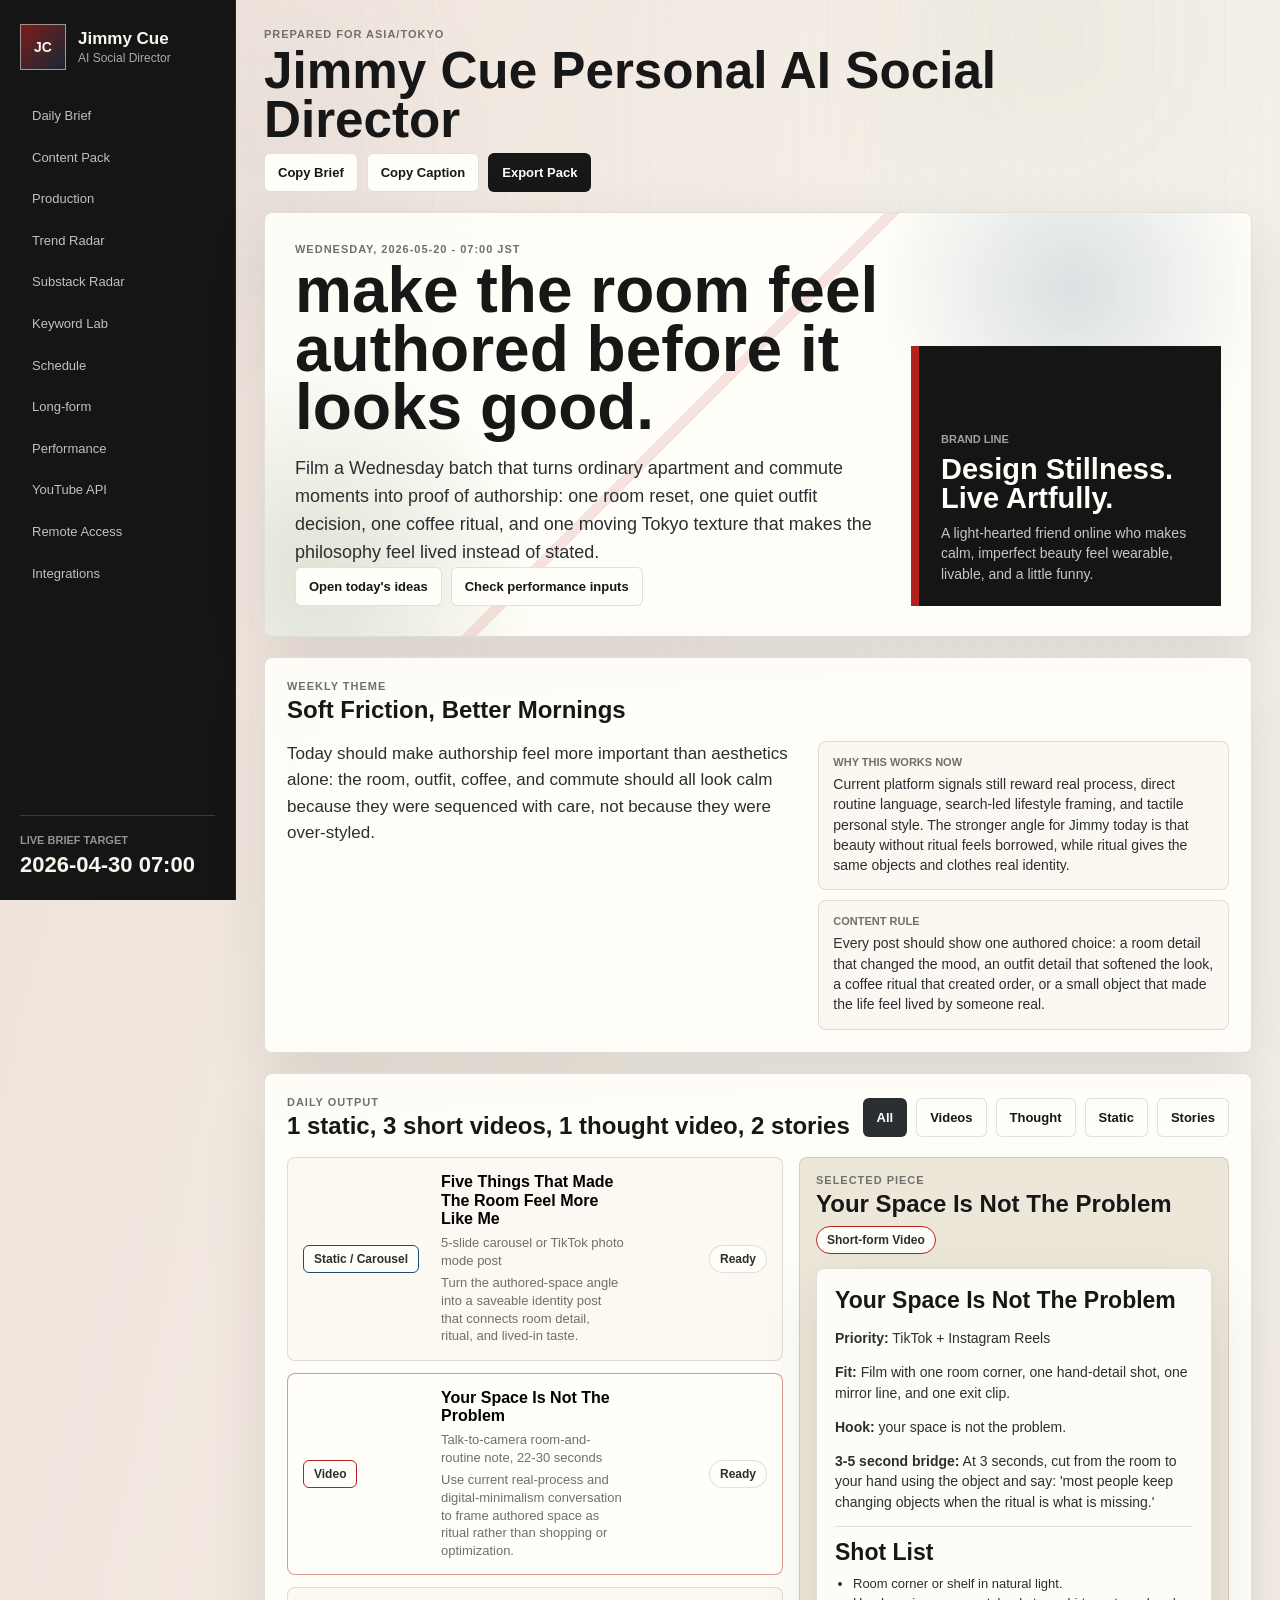
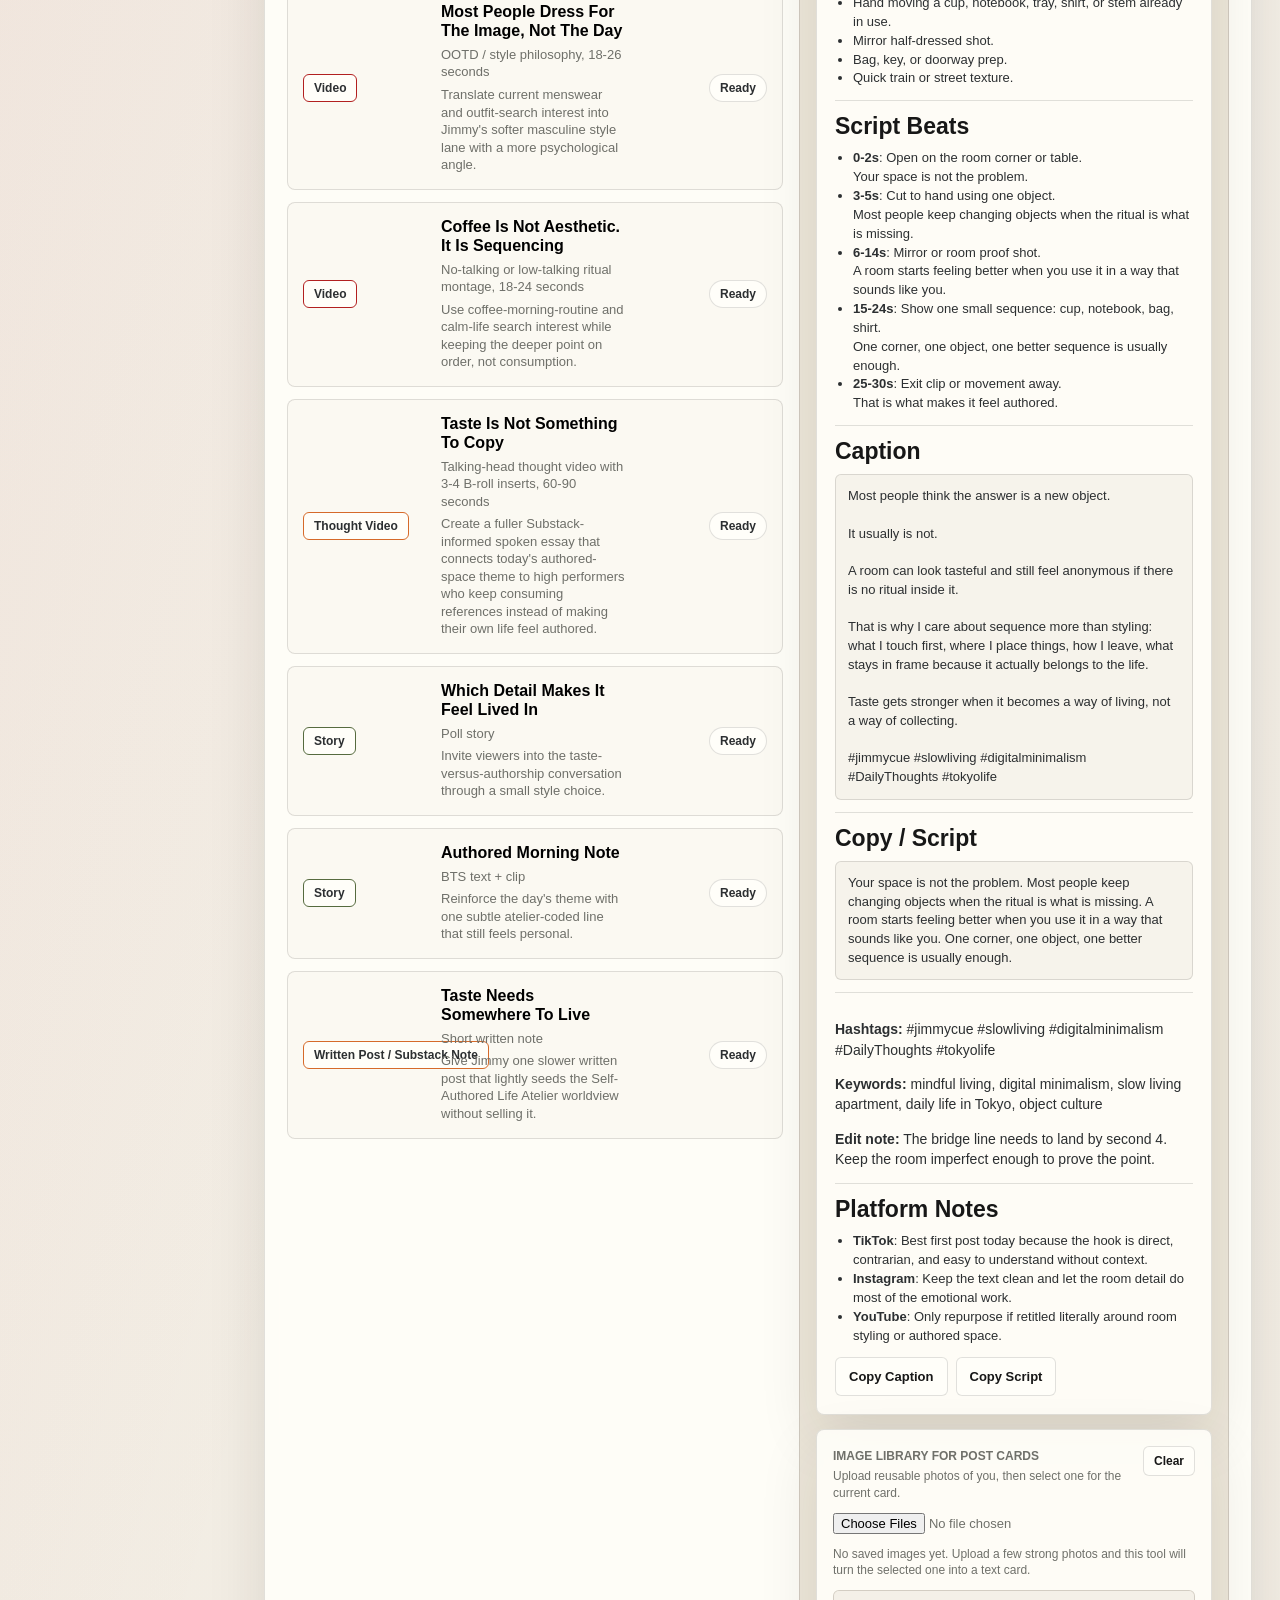
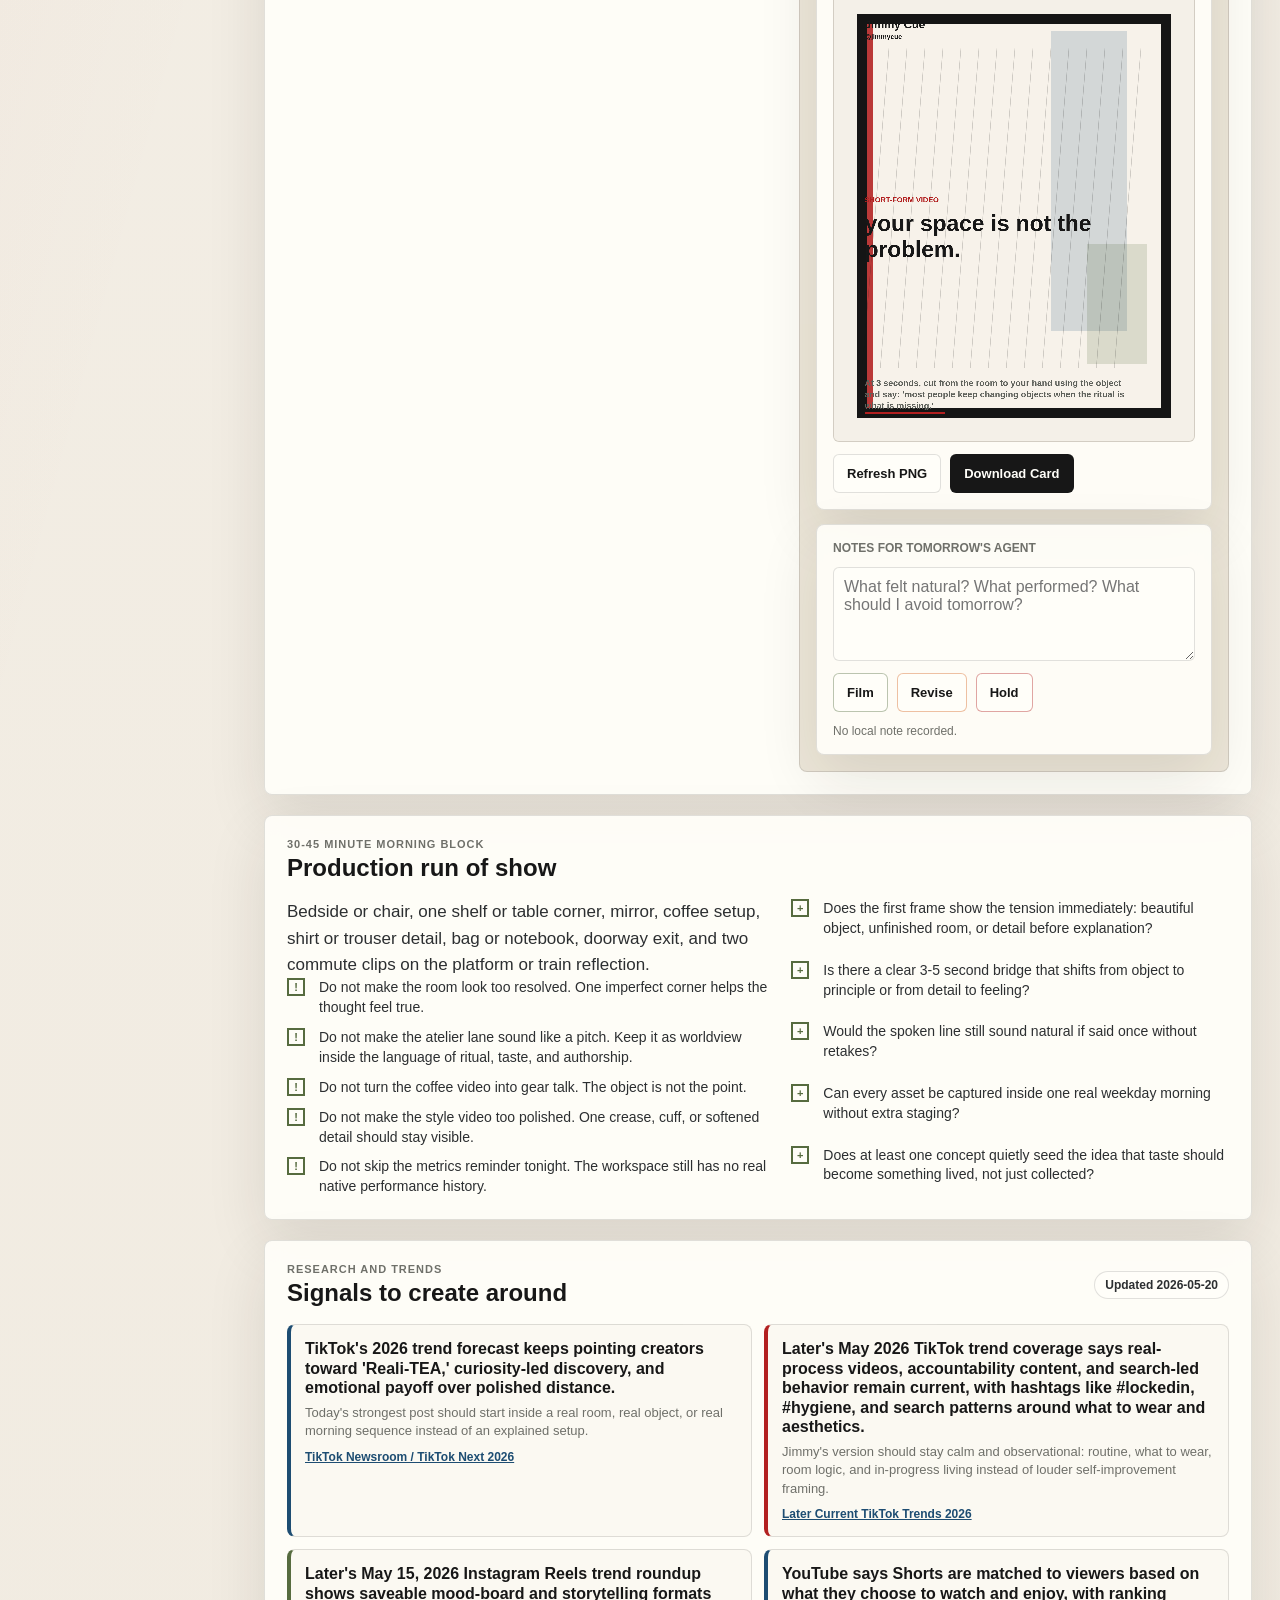
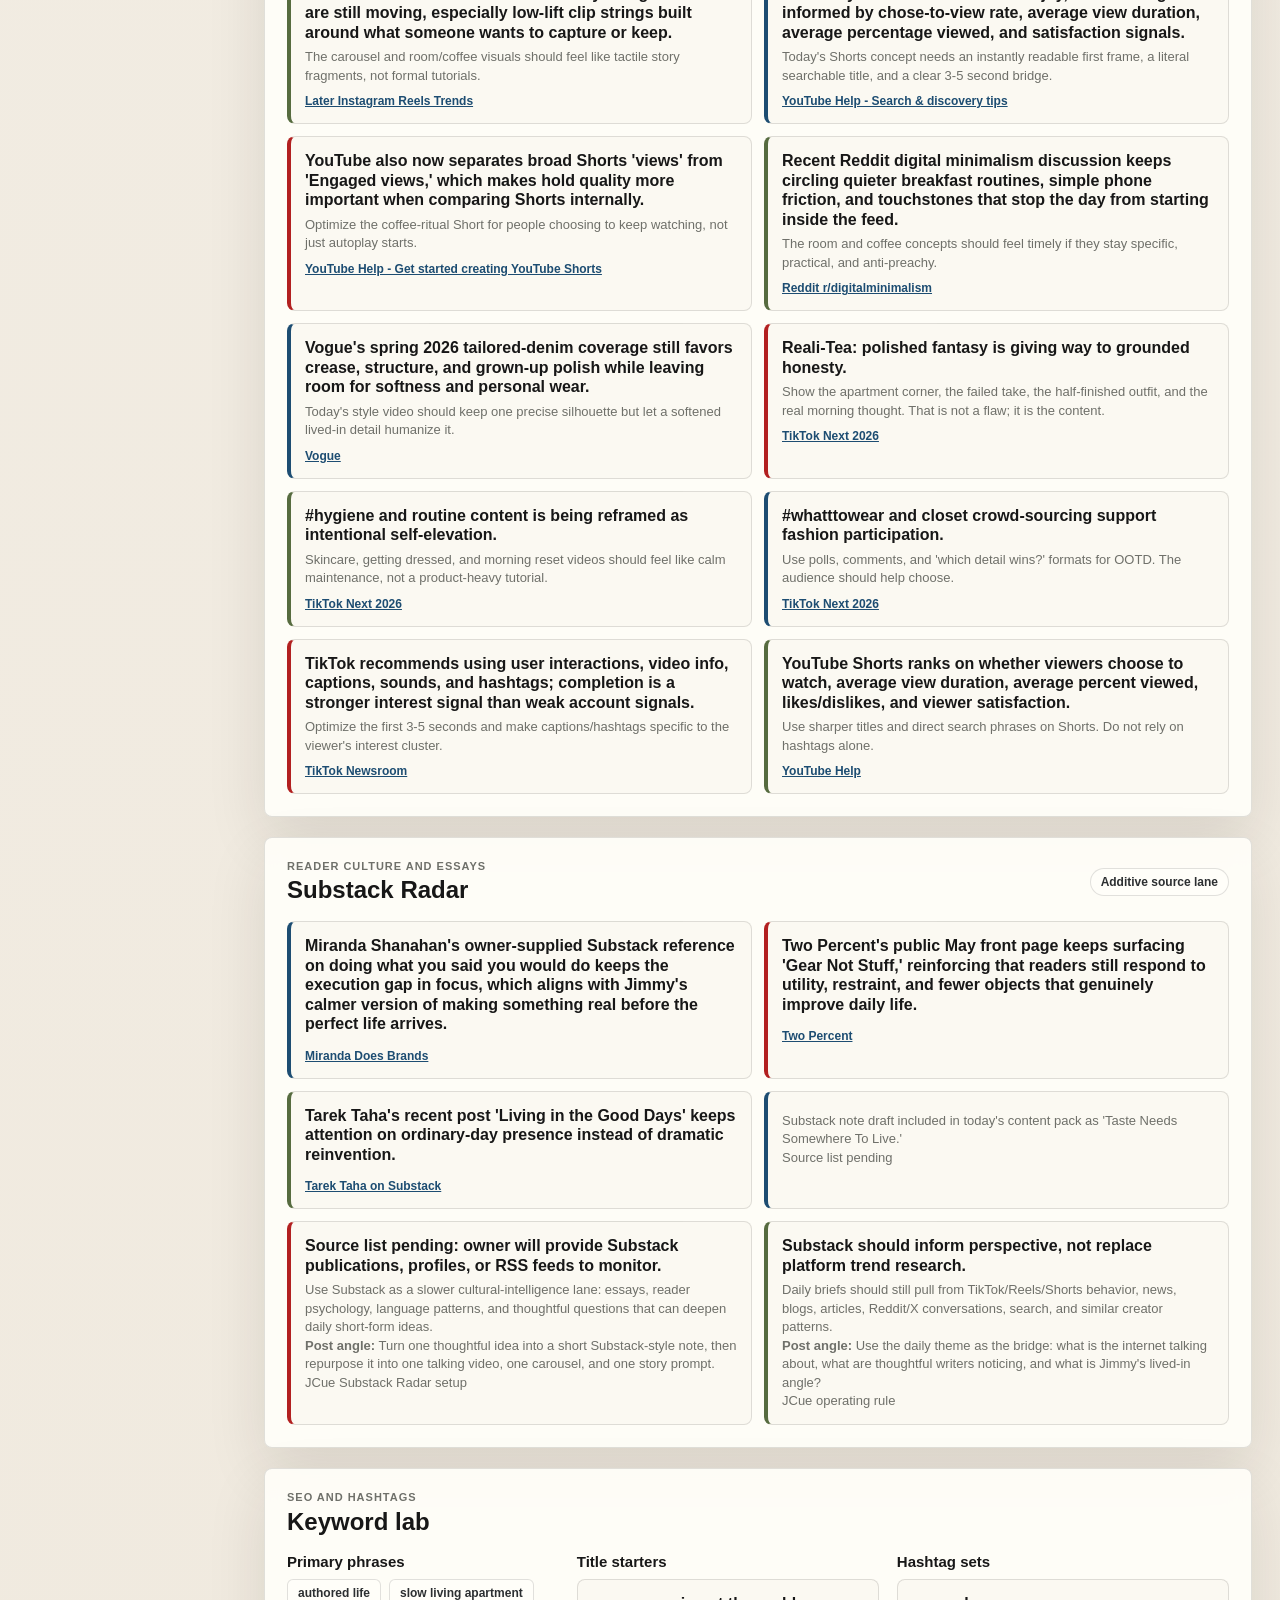
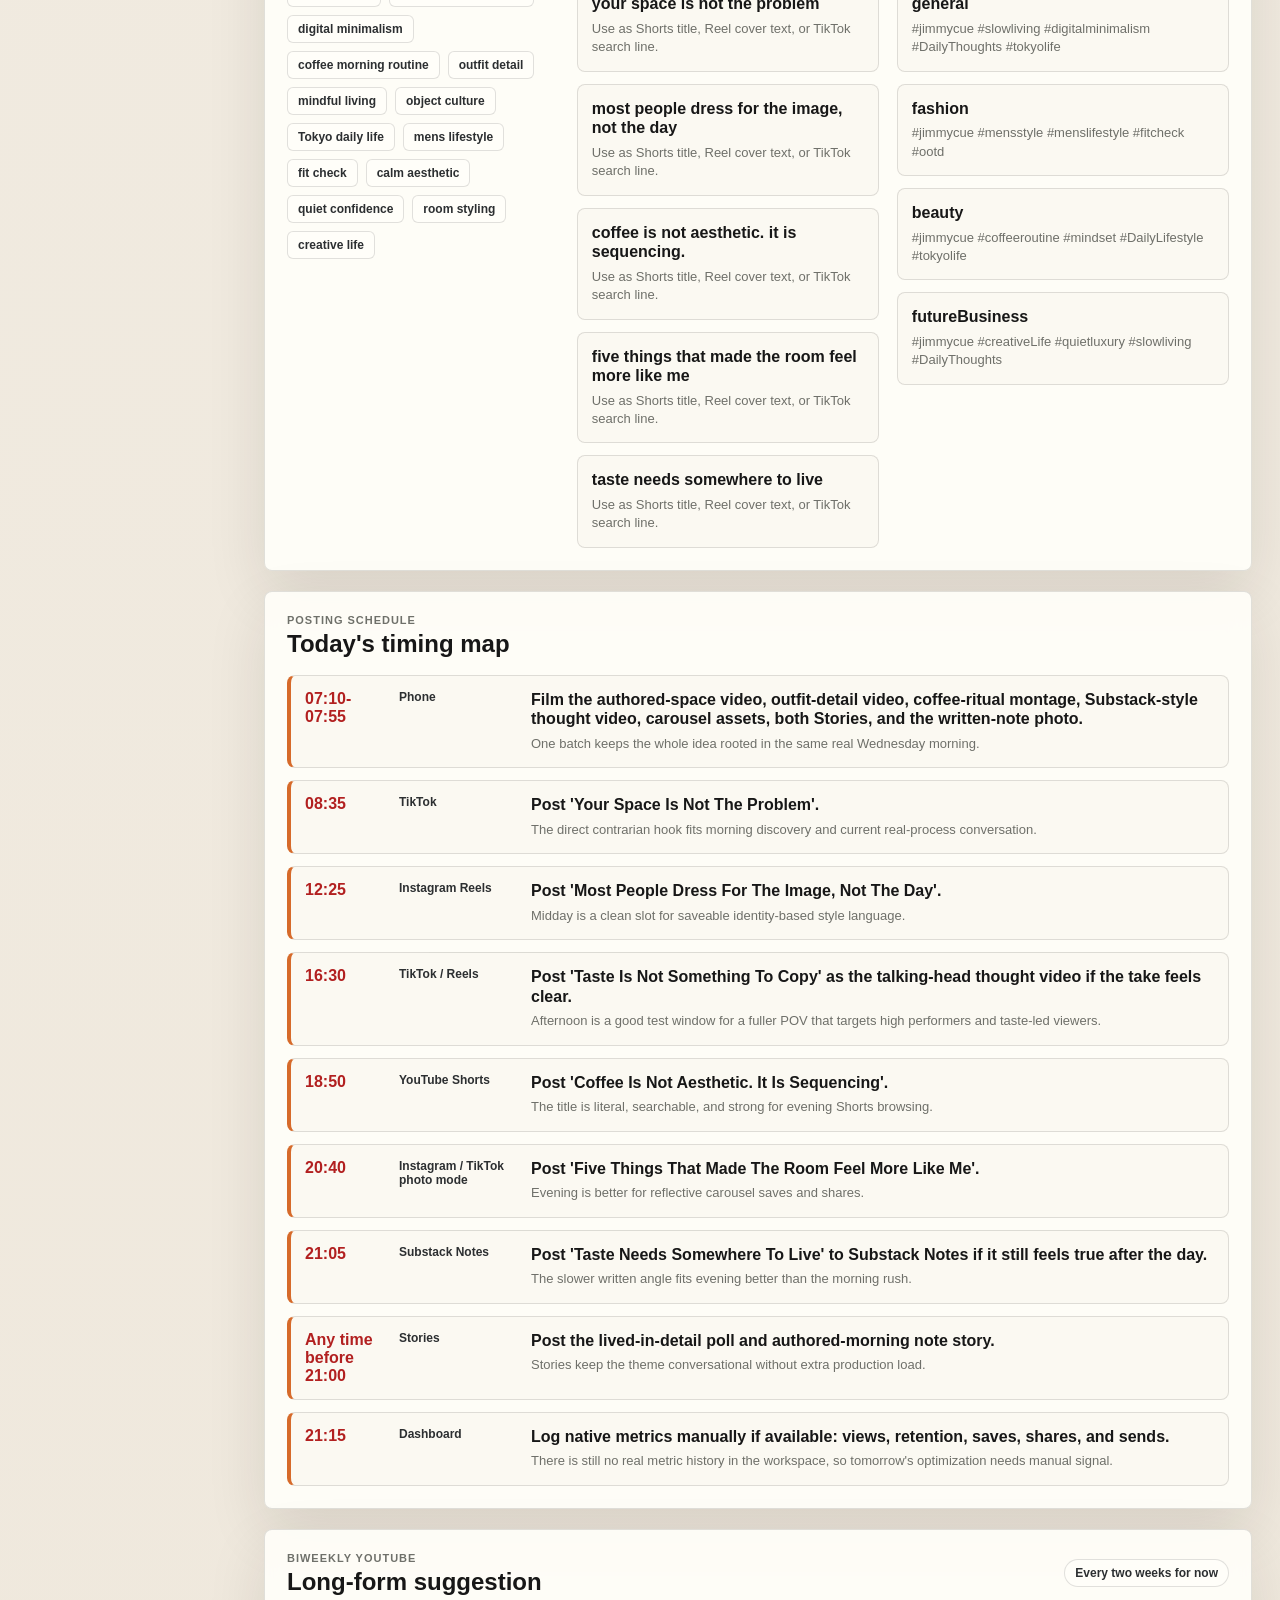
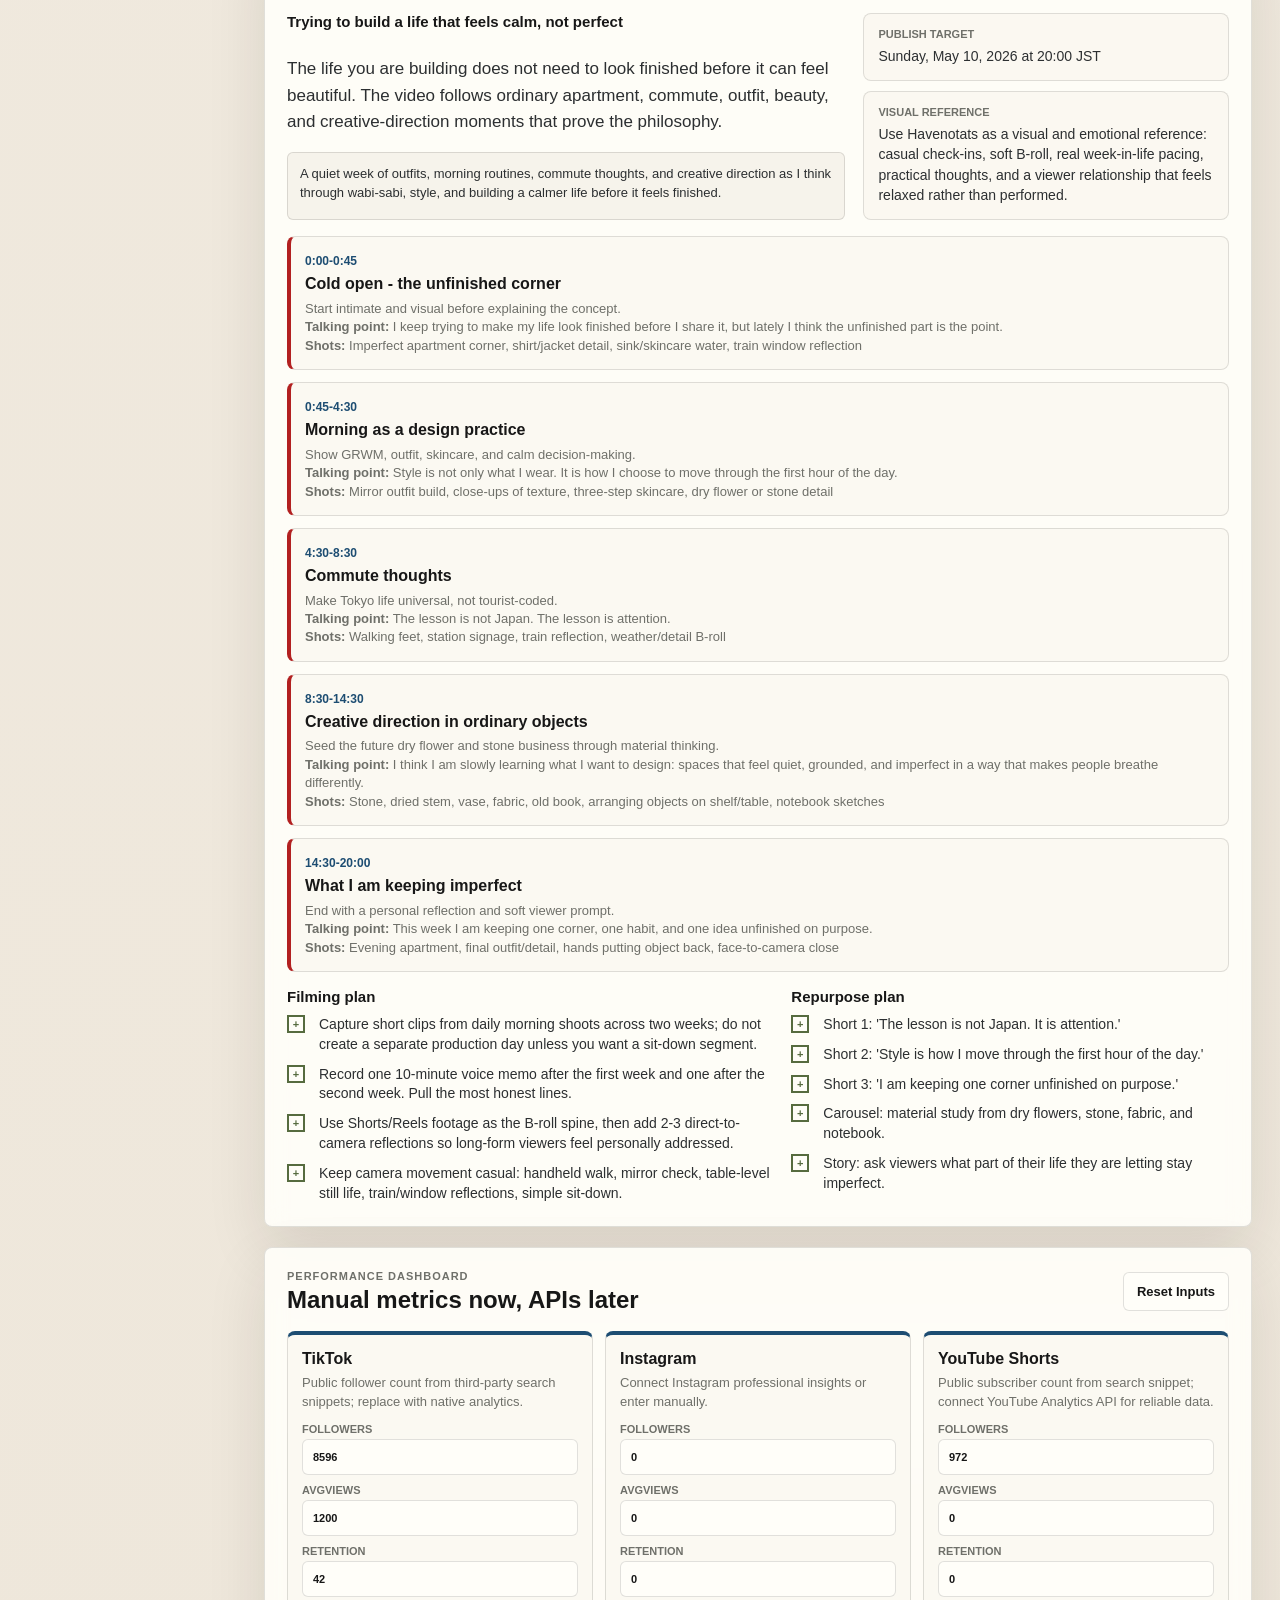
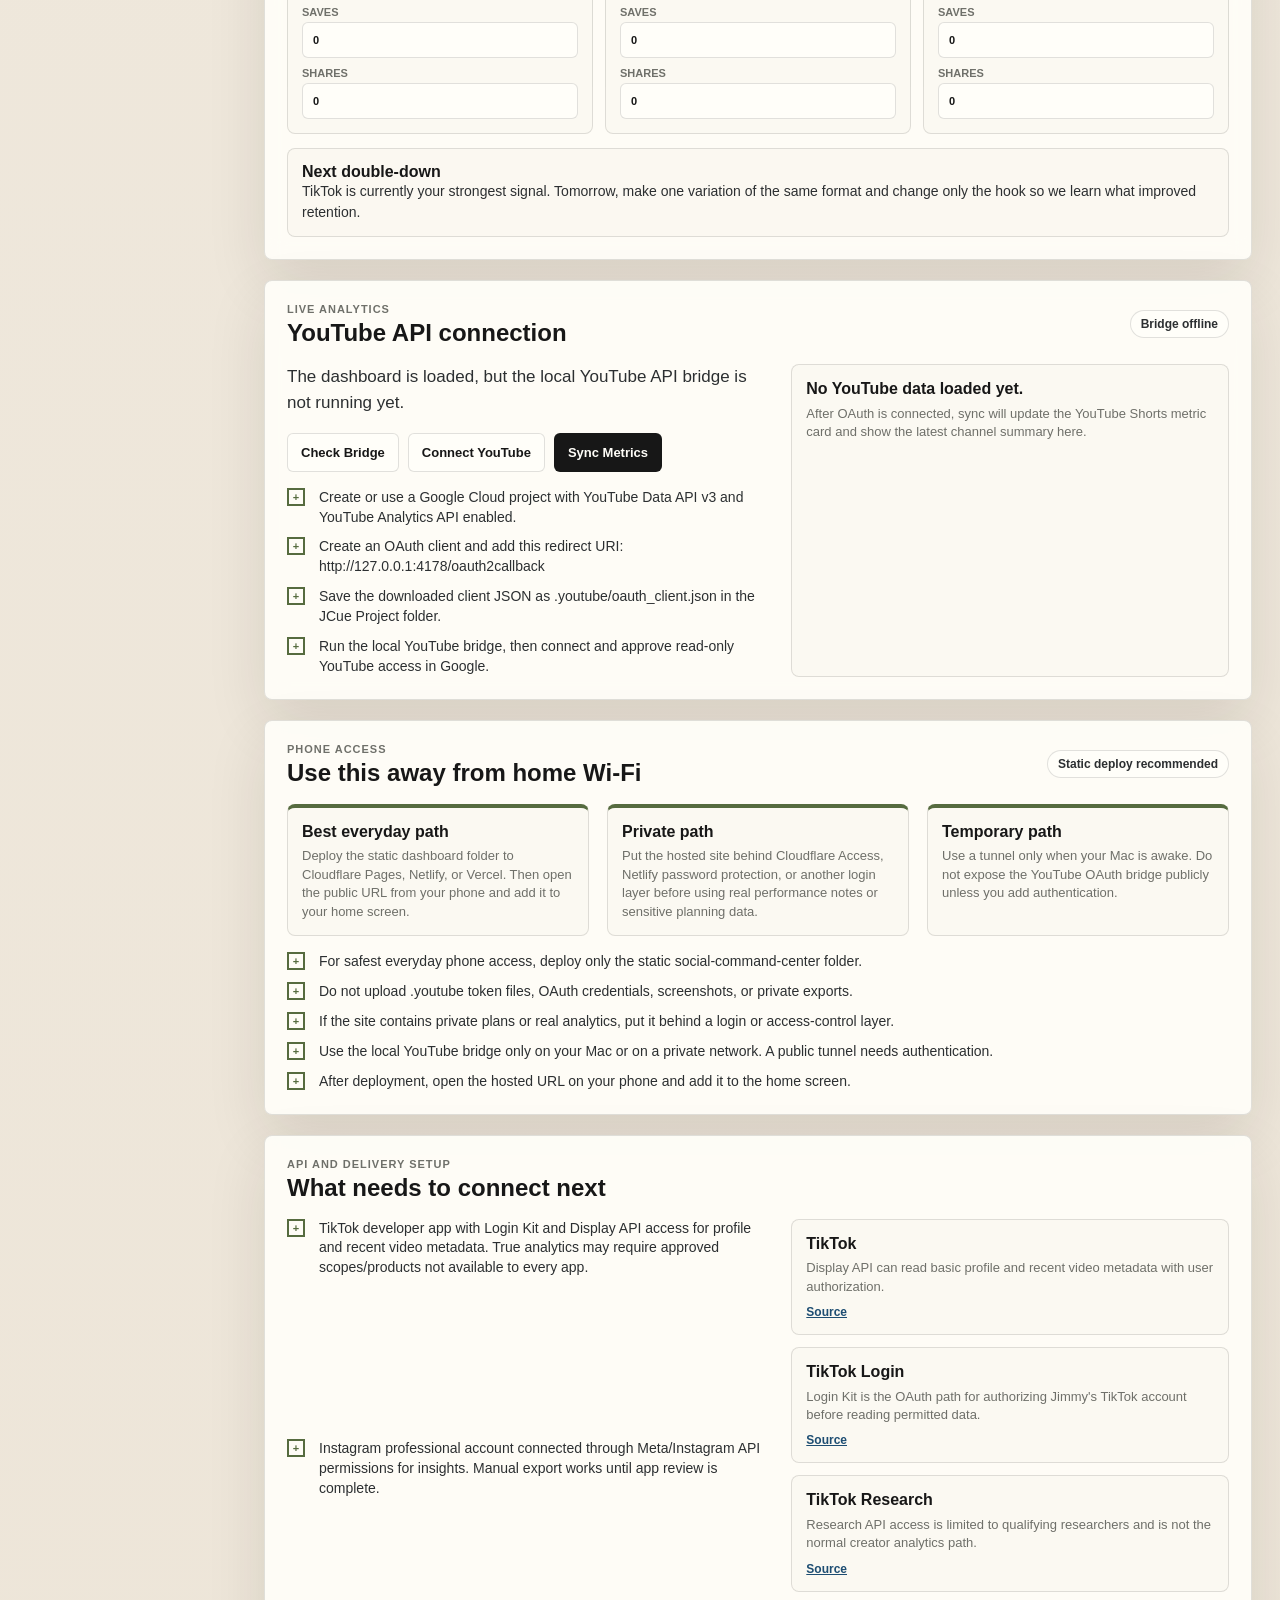
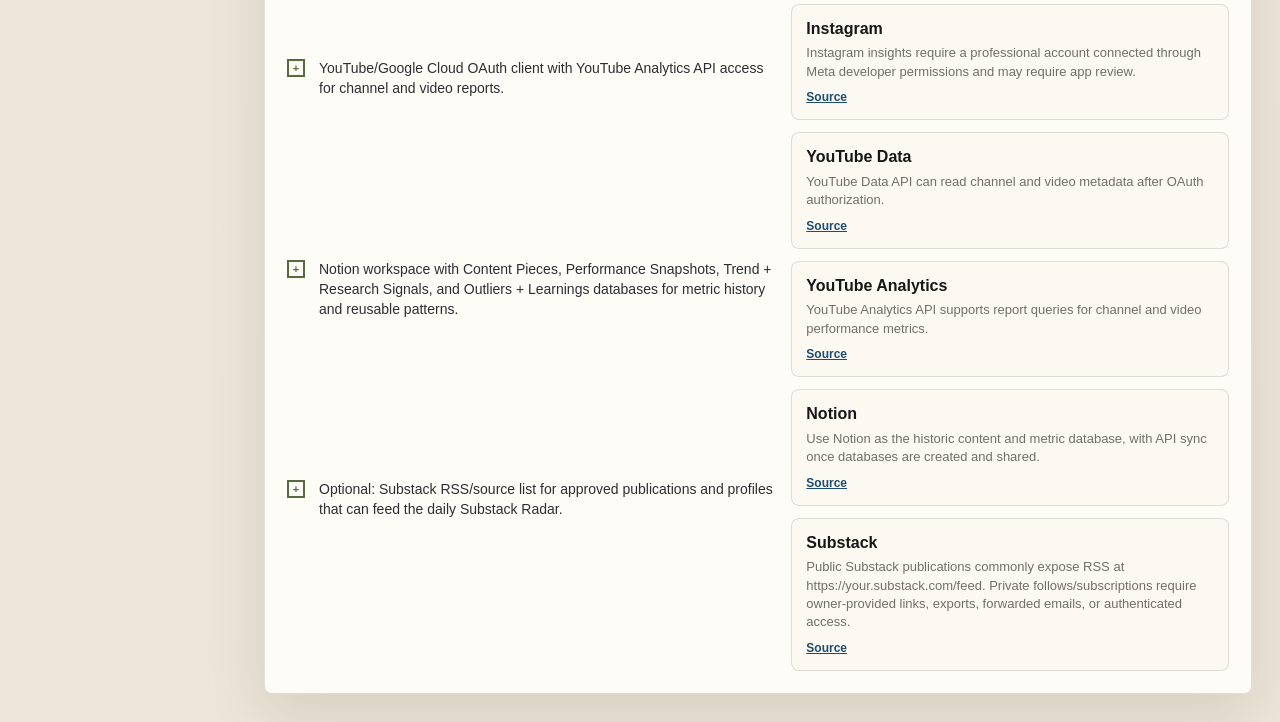
==== social-command-center/index.html @ 81d39974 "Add reference links to thought videos" ====
<!doctype html>
<html lang="en">
  <head>
    <meta charset="utf-8">
    <meta name="viewport" content="width=device-width, initial-scale=1">
    <title>Jimmy Cue AI Social Director</title>
    <meta name="theme-color" content="#151515">
    <meta name="apple-mobile-web-app-capable" content="yes">
    <meta name="apple-mobile-web-app-title" content="JCue Social">
    <meta name="apple-mobile-web-app-status-bar-style" content="black-translucent">
    <link rel="manifest" href="./manifest.webmanifest?v=2026-05-20-thought-links">
    <link rel="icon" href="./assets/icon.svg?v=2026-05-20-thought-links" type="image/svg+xml">
    <link rel="stylesheet" href="./styles.css?v=2026-05-20-thought-links">
  </head>
  <body>
    <div class="texture-layer" aria-hidden="true"></div>
    <div class="app-shell">
      <aside class="sidebar" aria-label="Dashboard navigation">
        <div class="brand-lockup">
          <div class="brand-mark">JC</div>
          <div>
            <p class="brand-name">Jimmy Cue</p>
            <p class="brand-role">AI Social Director</p>
          </div>
        </div>
        <nav class="nav-list" aria-label="Sections">
          <a href="#brief">Daily Brief</a>
          <a href="#pack">Content Pack</a>
          <a href="#production">Production</a>
          <a href="#radar">Trend Radar</a>
          <a href="#substack-radar">Substack Radar</a>
          <a href="#keywords">Keyword Lab</a>
          <a href="#schedule">Schedule</a>
          <a href="#longform">Long-form</a>
          <a href="#performance">Performance</a>
          <a href="#youtube-api">YouTube API</a>
          <a href="#remote-access">Remote Access</a>
          <a href="#integrations">Integrations</a>
        </nav>
        <div class="sidebar-note">
          <span>Live brief target</span>
          <strong id="firstLiveBrief">07:00 JST</strong>
        </div>
      </aside>

      <main class="main-column">
        <header class="topbar">
          <div>
            <p class="kicker" id="timezoneLabel">Prepared in Tokyo</p>
            <h1 id="dashboardTitle">Daily social command center</h1>
          </div>
          <div class="topbar-actions">
            <button class="secondary-button" id="copyBriefButton" type="button">Copy Brief</button>
            <button class="secondary-button" id="copyCaptionButton" type="button">Copy Caption</button>
            <button class="primary-button" id="downloadZipButton" type="button">Export Pack</button>
          </div>
        </header>

        <section class="hero-band" id="brief" aria-labelledby="briefTitle">
          <div class="hero-copy">
            <p class="section-label" id="briefDate">Daily brief</p>
            <h2 id="briefTitle">Make imperfection feel like an invitation.</h2>
            <p id="briefObjective"></p>
            <div class="hero-actions">
              <a href="#pack" class="text-link">Open today's ideas</a>
              <a href="#performance" class="text-link">Check performance inputs</a>
            </div>
          </div>
          <div class="hero-card" aria-label="Brand direction">
            <span>Brand line</span>
            <strong id="brandLine"></strong>
            <p id="operatingIdea"></p>
          </div>
        </section>

        <section class="panel weekly-panel" aria-labelledby="weeklyTitle">
          <div class="panel-heading">
            <p class="section-label">Weekly theme</p>
            <h2 id="weeklyTitle"></h2>
          </div>
          <div class="weekly-grid">
            <p id="weeklyThesis" class="large-body"></p>
            <div class="note-stack">
              <div>
                <span>Why this works now</span>
                <p id="weeklyWhy"></p>
              </div>
              <div>
                <span>Content rule</span>
                <p id="weeklyRule"></p>
              </div>
            </div>
          </div>
        </section>

        <section class="panel" id="pack" aria-labelledby="packTitle">
          <div class="panel-heading row-heading">
            <div>
              <p class="section-label">Daily output</p>
              <h2 id="packTitle">1 static, 3 short videos, 1 thought video, 2 stories</h2>
            </div>
            <div class="segmented" role="tablist" aria-label="Content type filter">
              <button type="button" class="segment active" data-filter="All">All</button>
              <button type="button" class="segment" data-filter="Short-form Video">Videos</button>
              <button type="button" class="segment" data-filter="Thought Video">Thought</button>
              <button type="button" class="segment" data-filter="Static / Carousel">Static</button>
              <button type="button" class="segment" data-filter="Story">Stories</button>
            </div>
          </div>
          <div class="pack-workspace">
            <div class="content-list" id="contentList"></div>

            <section class="preview-column" aria-label="Selected content preview">
              <div class="preview-sticky">
                <div class="preview-header">
                  <div>
                    <p class="section-label">Selected piece</p>
                    <h2 id="previewTitle">Select an idea</h2>
                  </div>
                  <span id="previewType" class="platform-chip">Ready</span>
                </div>

                <article class="preview-card" id="contentPreview"></article>

                <div class="asset-box">
                  <div class="asset-heading">
                    <div>
                      <label for="photoUpload">Image library for post cards</label>
                      <p>Upload reusable photos of you, then select one for the current card.</p>
                    </div>
                    <button type="button" class="secondary-button small-button" id="clearImageLibraryButton">Clear</button>
                  </div>
                  <input id="photoUpload" type="file" accept="image/*" multiple>
                  <div class="image-library" id="imageLibrary"></div>
                  <canvas id="coverCanvas" width="1080" height="1350" aria-label="Generated social cover preview"></canvas>
                  <div class="asset-actions">
                    <button type="button" class="secondary-button" id="refreshPngButton">Refresh PNG</button>
                    <button type="button" class="primary-button" id="downloadPngButton">Download Card</button>
                  </div>
                </div>

                <div class="approval-box">
                  <label for="revisionNotes">Notes for tomorrow's agent</label>
                  <textarea id="revisionNotes" rows="4" placeholder="What felt natural? What performed? What should I avoid tomorrow?"></textarea>
                  <div class="approval-buttons">
                    <button type="button" class="approve-button" data-approval="film">Film</button>
                    <button type="button" class="revise-button" data-approval="revise">Revise</button>
                    <button type="button" class="hold-button" data-approval="hold">Hold</button>
                  </div>
                  <p id="approvalState" class="approval-state">No local note recorded.</p>
                </div>
              </div>
            </section>
          </div>
        </section>

        <section class="panel" id="production" aria-labelledby="productionTitle">
          <div class="panel-heading">
            <p class="section-label">30-45 minute morning block</p>
            <h2 id="productionTitle">Production run of show</h2>
          </div>
          <div class="production-layout">
            <div>
              <p class="large-body" id="locationPlan"></p>
              <div class="check-list" id="doNotList"></div>
            </div>
            <div class="check-list" id="approvalChecklist"></div>
          </div>
        </section>

        <section class="panel" id="radar" aria-labelledby="radarTitle">
          <div class="panel-heading row-heading">
            <div>
              <p class="section-label">Research and trends</p>
              <h2 id="radarTitle">Signals to create around</h2>
            </div>
            <span class="quiet-pill" id="researchStamp"></span>
          </div>
          <div class="radar-grid" id="trendRadar"></div>
        </section>

        <section class="panel" id="substack-radar" aria-labelledby="substackRadarTitle">
          <div class="panel-heading row-heading">
            <div>
              <p class="section-label">Reader culture and essays</p>
              <h2 id="substackRadarTitle">Substack Radar</h2>
            </div>
            <span class="quiet-pill">Additive source lane</span>
          </div>
          <div class="radar-grid" id="substackRadar"></div>
        </section>

        <section class="panel" id="keywords" aria-labelledby="keywordTitle">
          <div class="panel-heading">
            <p class="section-label">SEO and hashtags</p>
            <h2 id="keywordTitle">Keyword lab</h2>
          </div>
          <div class="keyword-layout">
            <div>
              <h3>Primary phrases</h3>
              <div class="chip-grid" id="primaryKeywords"></div>
            </div>
            <div>
              <h3>Title starters</h3>
              <div class="title-list" id="titleIdeas"></div>
            </div>
            <div>
              <h3>Hashtag sets</h3>
              <div class="hashtag-groups" id="hashtagGroups"></div>
            </div>
          </div>
        </section>

        <section class="panel" id="schedule" aria-labelledby="scheduleTitle">
          <div class="panel-heading">
            <p class="section-label">Posting schedule</p>
            <h2 id="scheduleTitle">Today's timing map</h2>
          </div>
          <div class="schedule-list" id="scheduleList"></div>
        </section>

        <section class="panel" id="longform" aria-labelledby="longformTitle">
          <div class="panel-heading row-heading">
            <div>
              <p class="section-label">Biweekly YouTube</p>
              <h2 id="longformTitle">Long-form suggestion</h2>
            </div>
            <span class="quiet-pill" id="longformCadence"></span>
          </div>
          <div class="longform-layout">
            <div class="longform-main">
              <h3 id="longformName"></h3>
              <p id="longformThesis" class="large-body"></p>
              <div class="caption-box" id="longformDescription"></div>
            </div>
            <div class="note-stack">
              <div>
                <span>Publish target</span>
                <p id="longformPublish"></p>
              </div>
              <div>
                <span>Visual reference</span>
                <p id="longformReference"></p>
              </div>
            </div>
          </div>
          <div class="chapter-list" id="longformChapters"></div>
          <div class="production-layout longform-production">
            <div>
              <h3>Filming plan</h3>
              <div class="check-list" id="longformFilming"></div>
            </div>
            <div>
              <h3>Repurpose plan</h3>
              <div class="check-list" id="longformRepurpose"></div>
            </div>
          </div>
        </section>

        <section class="panel" id="performance" aria-labelledby="performanceTitle">
          <div class="panel-heading row-heading">
            <div>
              <p class="section-label">Performance dashboard</p>
              <h2 id="performanceTitle">Manual metrics now, APIs later</h2>
            </div>
            <button class="secondary-button" id="resetMetricsButton" type="button">Reset Inputs</button>
          </div>
          <div class="metrics-grid" id="metricsGrid"></div>
          <div class="insight-box">
            <strong>Next double-down</strong>
            <p id="performanceAdvice"></p>
          </div>
        </section>

        <section class="panel" id="youtube-api" aria-labelledby="youtubeApiTitle">
          <div class="panel-heading row-heading">
            <div>
              <p class="section-label">Live analytics</p>
              <h2 id="youtubeApiTitle">YouTube API connection</h2>
            </div>
            <span class="quiet-pill" id="youtubeConnectionState">Local bridge not checked</span>
          </div>
          <div class="youtube-layout">
            <div>
              <p class="large-body" id="youtubeApiSummary">Connect a local OAuth bridge to bring YouTube channel and analytics metrics into this dashboard.</p>
              <div class="youtube-actions">
                <button type="button" class="secondary-button" id="checkYoutubeApiButton">Check Bridge</button>
                <button type="button" class="secondary-button" id="connectYoutubeButton">Connect YouTube</button>
                <button type="button" class="primary-button" id="syncYoutubeButton">Sync Metrics</button>
              </div>
              <div class="check-list" id="youtubeSetupList"></div>
            </div>
            <div class="api-note youtube-result" id="youtubeMetricsPreview">
              <strong>No YouTube data loaded yet.</strong>
              <p>After OAuth is connected, sync will update the YouTube Shorts metric card and show the latest channel summary here.</p>
            </div>
          </div>
        </section>

        <section class="panel" id="remote-access" aria-labelledby="remoteAccessTitle">
          <div class="panel-heading row-heading">
            <div>
              <p class="section-label">Phone access</p>
              <h2 id="remoteAccessTitle">Use this away from home Wi-Fi</h2>
            </div>
            <span class="quiet-pill">Static deploy recommended</span>
          </div>
          <div class="remote-layout">
            <div class="remote-option">
              <strong>Best everyday path</strong>
              <p>Deploy the static dashboard folder to Cloudflare Pages, Netlify, or Vercel. Then open the public URL from your phone and add it to your home screen.</p>
            </div>
            <div class="remote-option">
              <strong>Private path</strong>
              <p>Put the hosted site behind Cloudflare Access, Netlify password protection, or another login layer before using real performance notes or sensitive planning data.</p>
            </div>
            <div class="remote-option">
              <strong>Temporary path</strong>
              <p>Use a tunnel only when your Mac is awake. Do not expose the YouTube OAuth bridge publicly unless you add authentication.</p>
            </div>
          </div>
          <div class="check-list" id="remoteAccessChecklist"></div>
        </section>

        <section class="panel" id="integrations" aria-labelledby="integrationsTitle">
          <div class="panel-heading">
            <p class="section-label">API and delivery setup</p>
            <h2 id="integrationsTitle">What needs to connect next</h2>
          </div>
          <div class="integration-layout">
            <div class="check-list" id="integrationNeeds"></div>
            <div class="api-stack" id="apiNotes"></div>
          </div>
        </section>
      </main>

    </div>

    <script src="./data/social-plan.js?v=2026-05-20-thought-links"></script>
    <script src="./data/daily-updates.js?v=2026-05-20-thought-links"></script>
    <script src="./app.js?v=2026-05-20-thought-links"></script>
  </body>
</html>
---- social-command-center/styles.css ----
:root {
  --paper: #f4f0e8;
  --paper-deep: #e2d8c7;
  --ink: #171717;
  --charcoal: #2c2f31;
  --muted: #6f706a;
  --stone: #a6a39a;
  --surface: rgba(255, 254, 249, 0.92);
  --surface-solid: #fffef9;
  --line: rgba(23, 23, 23, 0.13);
  --lacquer: #b22020;
  --indigo: #1d4d72;
  --moss: #566b3f;
  --persimmon: #d66a2a;
  --shadow: 0 22px 60px rgba(32, 28, 22, 0.11);
  --radius: 8px;
  color-scheme: light;
  font-family: Inter, "Avenir Next", Avenir, "Helvetica Neue", Arial, sans-serif;
}

* {
  box-sizing: border-box;
}

html {
  scroll-behavior: smooth;
}

body {
  margin: 0;
  background:
    linear-gradient(105deg, rgba(178, 32, 32, 0.07), transparent 24%),
    linear-gradient(180deg, var(--paper), #ede5d8);
  color: var(--ink);
  letter-spacing: 0;
}

button,
textarea,
input {
  font: inherit;
}

button {
  cursor: pointer;
}

a {
  color: inherit;
}

.texture-layer {
  position: fixed;
  inset: 0;
  pointer-events: none;
  opacity: 0.34;
  background-image:
    radial-gradient(circle at 20% 18%, rgba(29, 77, 114, 0.12), transparent 20%),
    radial-gradient(circle at 82% 4%, rgba(86, 107, 63, 0.12), transparent 18%),
    linear-gradient(90deg, rgba(23, 23, 23, 0.04) 1px, transparent 1px);
  background-size: auto, auto, 18px 18px;
  mix-blend-mode: multiply;
}

.app-shell {
  position: relative;
  display: grid;
  grid-template-columns: 236px minmax(0, 1fr);
  min-height: 100vh;
}

.sidebar {
  position: sticky;
  top: 0;
  height: 100vh;
  padding: 24px 20px;
  background: #151515;
  color: #fbf6ed;
  display: flex;
  flex-direction: column;
  gap: 28px;
  border-right: 1px solid rgba(255, 255, 255, 0.08);
}

.brand-lockup {
  display: flex;
  align-items: center;
  gap: 12px;
}

.brand-mark {
  width: 46px;
  height: 46px;
  border: 1px solid rgba(251, 246, 237, 0.52);
  display: grid;
  place-items: center;
  font-size: 14px;
  font-weight: 900;
  color: #fbf6ed;
  background: linear-gradient(135deg, rgba(178, 32, 32, 0.65), rgba(29, 77, 114, 0.35));
}

.brand-name,
.brand-role,
.kicker,
.section-label {
  margin: 0;
}

.brand-name {
  font-size: 17px;
  font-weight: 900;
}

.brand-role {
  margin-top: 2px;
  color: rgba(251, 246, 237, 0.66);
  font-size: 12px;
}

.nav-list {
  display: grid;
  gap: 6px;
}

.nav-list a {
  text-decoration: none;
  color: rgba(251, 246, 237, 0.76);
  padding: 10px 10px;
  border-left: 2px solid transparent;
  font-size: 13px;
  line-height: 1.2;
}

.nav-list a:hover,
.nav-list a:focus {
  color: #ffffff;
  background: rgba(255, 255, 255, 0.06);
  border-left-color: var(--persimmon);
  outline: none;
}

.sidebar-note {
  margin-top: auto;
  padding-top: 18px;
  border-top: 1px solid rgba(255, 255, 255, 0.16);
  display: grid;
  gap: 8px;
}

.sidebar-note span {
  color: rgba(251, 246, 237, 0.56);
  font-size: 11px;
  text-transform: uppercase;
  font-weight: 850;
}

.sidebar-note strong {
  font-size: 22px;
  line-height: 1;
}

.main-column {
  padding: 28px;
  display: grid;
  gap: 20px;
  align-content: start;
}

.topbar,
.row-heading,
.preview-header,
.asset-actions,
.approval-buttons,
.topbar-actions,
.hero-actions,
.segmented {
  display: flex;
  align-items: center;
  gap: 9px;
  flex-wrap: wrap;
}

.topbar,
.row-heading,
.preview-header {
  justify-content: space-between;
}

.kicker,
.section-label {
  color: var(--muted);
  font-size: 11px;
  line-height: 1.2;
  font-weight: 900;
  letter-spacing: 0.09em;
  text-transform: uppercase;
}

h1,
h2,
h3,
p,
strong,
span {
  overflow-wrap: anywhere;
}

h1 {
  margin: 5px 0 0;
  max-width: 780px;
  font-size: clamp(34px, 4vw, 58px);
  line-height: 0.96;
}

h2 {
  margin: 4px 0 0;
  font-size: 24px;
  line-height: 1.08;
}

h3 {
  margin: 0 0 9px;
  font-size: 15px;
  line-height: 1.18;
}

.primary-button,
.secondary-button,
.segment,
.approve-button,
.revise-button,
.hold-button,
.text-link {
  min-height: 39px;
  border: 1px solid var(--line);
  border-radius: 6px;
  padding: 0 13px;
  background: var(--surface-solid);
  color: var(--ink);
  font-size: 13px;
  font-weight: 850;
  text-decoration: none;
  display: inline-flex;
  align-items: center;
  justify-content: center;
}

.primary-button {
  background: var(--ink);
  color: #fffef9;
}

.small-button {
  min-height: 30px;
  padding: 0 10px;
  font-size: 12px;
}

.secondary-button:hover,
.primary-button:hover,
.segment:hover,
.approve-button:hover,
.revise-button:hover,
.hold-button:hover,
.text-link:hover {
  transform: translateY(-1px);
}

.segment.active {
  background: var(--charcoal);
  color: #fffef9;
}

.hero-band,
.panel,
.preview-card,
.asset-box,
.approval-box {
  background: var(--surface);
  border: 1px solid var(--line);
  border-radius: var(--radius);
  box-shadow: var(--shadow);
  backdrop-filter: blur(10px);
}

.hero-band {
  min-height: 360px;
  display: grid;
  grid-template-columns: minmax(0, 1fr) 310px;
  gap: 28px;
  align-items: end;
  padding: 30px;
  position: relative;
  overflow: hidden;
}

.hero-band::before {
  content: "";
  position: absolute;
  inset: 0;
  background:
    linear-gradient(135deg, transparent 0 44%, rgba(178, 32, 32, 0.12) 44% 45%, transparent 45%),
    radial-gradient(circle at 82% 18%, rgba(29, 77, 114, 0.16), transparent 22%),
    radial-gradient(circle at 5% 86%, rgba(86, 107, 63, 0.18), transparent 22%);
  pointer-events: none;
}

.hero-copy,
.hero-card {
  position: relative;
  z-index: 1;
}

.hero-copy h2 {
  max-width: 760px;
  font-size: clamp(34px, 5vw, 72px);
  letter-spacing: 0;
  line-height: 0.92;
}

.hero-copy p:not(.section-label) {
  max-width: 720px;
  margin: 18px 0 0;
  color: var(--charcoal);
  font-size: 18px;
  line-height: 1.55;
}

.hero-card {
  min-height: 260px;
  padding: 22px;
  background: #151515;
  color: #fffef9;
  display: grid;
  align-content: end;
  gap: 10px;
  border-left: 8px solid var(--lacquer);
}

.hero-card span {
  color: rgba(255, 254, 249, 0.6);
  font-size: 11px;
  font-weight: 900;
  text-transform: uppercase;
}

.hero-card strong {
  font-size: 29px;
  line-height: 1;
}

.hero-card p {
  margin: 0;
  color: rgba(255, 254, 249, 0.76);
  font-size: 14px;
  line-height: 1.45;
}

.panel {
  padding: 22px;
}

.panel-heading {
  margin-bottom: 18px;
}

.large-body {
  margin: 0;
  color: var(--charcoal);
  font-size: 17px;
  line-height: 1.55;
}

.weekly-grid,
.production-layout,
.integration-layout,
.keyword-layout,
.longform-layout,
.youtube-layout,
.remote-layout {
  display: grid;
  gap: 18px;
}

.weekly-grid {
  grid-template-columns: minmax(0, 1fr) minmax(280px, 0.8fr);
}

.longform-layout {
  grid-template-columns: minmax(0, 1.1fr) minmax(280px, 0.72fr);
  margin-bottom: 16px;
}

.longform-main {
  display: grid;
  gap: 12px;
}

.note-stack {
  display: grid;
  gap: 10px;
}

.note-stack div,
.insight-box {
  border: 1px solid var(--line);
  background: rgba(250, 247, 239, 0.72);
  border-radius: var(--radius);
  padding: 14px;
}

.note-stack span {
  display: block;
  color: var(--muted);
  font-size: 11px;
  font-weight: 900;
  text-transform: uppercase;
  margin-bottom: 6px;
}

.note-stack p,
.insight-box p {
  margin: 0;
  color: var(--charcoal);
  font-size: 14px;
  line-height: 1.45;
}

.content-list {
  display: grid;
  gap: 12px;
}

.pack-workspace {
  display: grid;
  grid-template-columns: minmax(0, 1fr) minmax(340px, 430px);
  gap: 16px;
  align-items: start;
}

.content-row {
  width: 100%;
  display: grid;
  grid-template-columns: 124px minmax(0, 1fr) 128px;
  gap: 14px;
  align-items: center;
  padding: 15px;
  border: 1px solid var(--line);
  border-radius: var(--radius);
  background: rgba(250, 247, 239, 0.76);
  text-align: left;
}

.content-row:hover,
.content-row.selected {
  border-color: rgba(178, 32, 32, 0.46);
  background: var(--surface-solid);
}

.content-meta {
  display: grid;
  gap: 5px;
}

.content-meta strong {
  font-size: 16px;
  line-height: 1.18;
}

.content-meta p {
  margin: 0;
  color: var(--muted);
  font-size: 13px;
  line-height: 1.35;
}

.platform-chip,
.quiet-pill,
.status-pill,
.keyword-chip {
  display: inline-flex;
  align-items: center;
  justify-content: center;
  min-height: 28px;
  border: 1px solid var(--line);
  border-radius: 999px;
  padding: 0 10px;
  background: #fffef9;
  color: var(--charcoal);
  font-size: 12px;
  font-weight: 850;
  white-space: nowrap;
}

.content-row .platform-chip {
  border-radius: 6px;
  justify-self: start;
}

.status-pill {
  justify-self: end;
}

.check-list {
  display: grid;
  gap: 10px;
}

.check-item {
  display: grid;
  grid-template-columns: 22px minmax(0, 1fr);
  gap: 10px;
  align-items: start;
  color: var(--charcoal);
  font-size: 14px;
  line-height: 1.42;
}

.check-dot {
  width: 18px;
  height: 18px;
  display: grid;
  place-items: center;
  border: 2px solid var(--moss);
  color: var(--moss);
  font-size: 11px;
  font-weight: 900;
}

.production-layout,
.integration-layout,
.youtube-layout {
  grid-template-columns: minmax(0, 1fr) minmax(280px, 0.9fr);
}

.remote-layout {
  grid-template-columns: repeat(3, minmax(0, 1fr));
  margin-bottom: 16px;
}

.youtube-actions {
  display: flex;
  flex-wrap: wrap;
  gap: 9px;
  margin: 16px 0;
}

.youtube-result {
  border-left: 4px solid var(--indigo);
}

.radar-grid,
.metrics-grid,
.api-stack,
.schedule-list,
.title-list,
.hashtag-groups,
.chapter-list {
  display: grid;
  gap: 12px;
}

.radar-grid {
  grid-template-columns: repeat(2, minmax(0, 1fr));
}

.radar-item,
.schedule-item,
.api-note,
.metric-card,
.title-item,
.hashtag-group,
.remote-option,
.chapter-item {
  border: 1px solid var(--line);
  background: rgba(250, 247, 239, 0.76);
  border-radius: var(--radius);
  padding: 14px;
}

.radar-item {
  border-left: 4px solid var(--indigo);
}

.radar-item:nth-child(3n + 2) {
  border-left-color: var(--lacquer);
}

.radar-item:nth-child(3n) {
  border-left-color: var(--moss);
}

.radar-item strong,
.schedule-item strong,
.api-note strong,
.metric-card strong,
.title-item strong,
.hashtag-group strong,
.remote-option strong,
.chapter-item strong {
  display: block;
  margin-bottom: 6px;
  line-height: 1.22;
}

.radar-item p,
.schedule-item p,
.api-note p,
.metric-card p,
.title-item p,
.hashtag-group p,
.remote-option p,
.chapter-item p {
  margin: 0;
  color: var(--muted);
  font-size: 13px;
  line-height: 1.42;
}

.chapter-item {
  border-left: 4px solid var(--lacquer);
}

.chapter-item span {
  display: inline-block;
  margin-bottom: 6px;
  color: var(--indigo);
  font-size: 12px;
  font-weight: 900;
}

.longform-production {
  margin-top: 16px;
}

.radar-item a,
.api-note a {
  display: inline-block;
  margin-top: 9px;
  color: var(--indigo);
  font-size: 12px;
  font-weight: 850;
}

.keyword-layout {
  grid-template-columns: 0.9fr 1fr 1.1fr;
}

.chip-grid {
  display: flex;
  gap: 8px;
  flex-wrap: wrap;
}

.keyword-chip {
  border-radius: 6px;
}

.schedule-item {
  display: grid;
  grid-template-columns: 82px 120px minmax(0, 1fr);
  gap: 12px;
  align-items: start;
  border-left: 4px solid var(--persimmon);
}

.schedule-time {
  font-weight: 900;
  color: var(--lacquer);
}

.schedule-platform {
  font-size: 12px;
  font-weight: 900;
  color: var(--charcoal);
}

.metrics-grid {
  grid-template-columns: repeat(3, minmax(0, 1fr));
  margin-bottom: 14px;
}

.metric-card {
  border-top: 4px solid var(--indigo);
}

.remote-option {
  border-top: 4px solid var(--moss);
}

.metric-fields {
  display: grid;
  gap: 9px;
  margin-top: 12px;
}

.metric-fields label {
  display: grid;
  gap: 4px;
  color: var(--muted);
  font-size: 11px;
  font-weight: 850;
  text-transform: uppercase;
}

.metric-fields input {
  min-height: 36px;
  border: 1px solid var(--line);
  border-radius: 6px;
  background: #fffef9;
  color: var(--ink);
  padding: 0 10px;
}

.preview-column {
  min-width: 0;
  border: 1px solid var(--line);
  background: rgba(226, 216, 199, 0.62);
  border-radius: var(--radius);
  padding: 16px;
}

.preview-sticky {
  position: sticky;
  top: 18px;
  display: grid;
  gap: 14px;
}

.preview-card {
  min-height: 360px;
  padding: 18px;
}

.preview-card h3 {
  font-size: 23px;
}

.preview-card p {
  color: var(--charcoal);
  font-size: 14px;
  line-height: 1.45;
}

.preview-section {
  border-top: 1px solid var(--line);
  padding-top: 12px;
  margin-top: 12px;
}

.preview-list {
  margin: 0;
  padding-left: 18px;
  color: var(--charcoal);
  font-size: 13px;
  line-height: 1.45;
}

.reference-list a {
  color: var(--indigo);
  font-weight: 900;
  text-decoration: none;
}

.reference-list a:hover {
  text-decoration: underline;
}

.caption-box,
.script-box {
  white-space: pre-wrap;
  background: rgba(244, 240, 232, 0.8);
  border: 1px solid var(--line);
  border-radius: 6px;
  padding: 12px;
  color: var(--charcoal);
  font-size: 13px;
  line-height: 1.44;
}

.asset-box,
.approval-box {
  padding: 16px;
  display: grid;
  gap: 12px;
}

.asset-heading {
  display: flex;
  justify-content: space-between;
  gap: 12px;
  align-items: flex-start;
}

.asset-box label,
.approval-box label {
  color: var(--muted);
  font-size: 12px;
  font-weight: 900;
  text-transform: uppercase;
}

.asset-heading p {
  margin: 4px 0 0;
  color: var(--muted);
  font-size: 12px;
  line-height: 1.35;
}

#photoUpload {
  max-width: 100%;
  color: var(--muted);
  font-size: 13px;
}

.image-library {
  display: grid;
  grid-template-columns: repeat(4, minmax(0, 1fr));
  gap: 8px;
}

.image-thumb {
  aspect-ratio: 4 / 5;
  border: 2px solid transparent;
  border-radius: 6px;
  padding: 0;
  overflow: hidden;
  background: #efe8dc;
}

.image-thumb.selected {
  border-color: var(--lacquer);
}

.image-thumb img {
  width: 100%;
  height: 100%;
  display: block;
  object-fit: cover;
}

.empty-library {
  grid-column: 1 / -1;
  margin: 0;
  color: var(--muted);
  font-size: 12px;
  line-height: 1.35;
}

#coverCanvas {
  width: 100%;
  display: block;
  border: 1px solid var(--line);
  border-radius: 6px;
  background: #efe8dc;
}

.approval-box textarea {
  width: 100%;
  resize: vertical;
  border: 1px solid var(--line);
  border-radius: 6px;
  padding: 10px;
  background: #fffef9;
  color: var(--ink);
  min-height: 92px;
}

.approve-button {
  border-color: rgba(86, 107, 63, 0.4);
}

.revise-button {
  border-color: rgba(214, 106, 42, 0.42);
}

.hold-button {
  border-color: rgba(178, 32, 32, 0.4);
}

.approval-state {
  margin: 0;
  color: var(--muted);
  font-size: 12px;
}

@media (max-width: 1240px) {
  .app-shell {
    grid-template-columns: 210px minmax(0, 1fr);
  }

  .pack-workspace {
    grid-template-columns: 1fr;
  }

  .preview-column {
    border-left: 1px solid var(--line);
  }

  .preview-sticky {
    position: static;
  }
}

@media (max-width: 920px) {
  .app-shell {
    display: block;
  }

  .sidebar {
    position: relative;
    height: auto;
    padding: 18px;
  }

  .nav-list {
    grid-template-columns: repeat(4, minmax(0, 1fr));
  }

  .sidebar-note {
    display: none;
  }

  .main-column,
  .preview-column {
    padding: 18px;
  }

  .topbar {
    align-items: flex-start;
  }

  .hero-band,
  .weekly-grid,
  .production-layout,
  .integration-layout,
  .keyword-layout,
  .longform-layout,
  .youtube-layout,
  .remote-layout {
    grid-template-columns: 1fr;
  }

  .hero-band {
    min-height: auto;
    padding: 22px;
  }

  .radar-grid,
  .metrics-grid,
  .remote-layout {
    grid-template-columns: 1fr;
  }
}

@media (max-width: 640px) {
  .nav-list {
    grid-template-columns: repeat(2, minmax(0, 1fr));
  }

  .main-column,
  .preview-column {
    padding: 14px;
  }

  h1 {
    font-size: 34px;
  }

  .hero-copy h2 {
    font-size: 42px;
  }

  .content-row {
    grid-template-columns: 1fr;
  }

  .status-pill {
    justify-self: start;
  }

  .schedule-item {
    grid-template-columns: 1fr;
  }

  .topbar-actions,
  .segmented,
  .asset-actions,
.approval-buttons {
  width: 100%;
}

  .primary-button,
  .secondary-button,
  .segment,
  .approve-button,
  .revise-button,
  .hold-button {
    flex: 1 1 auto;
  }
}

.preview-copy-actions {
  display: flex;
  gap: 8px;
  flex-wrap: wrap;
  margin-top: 12px;
}
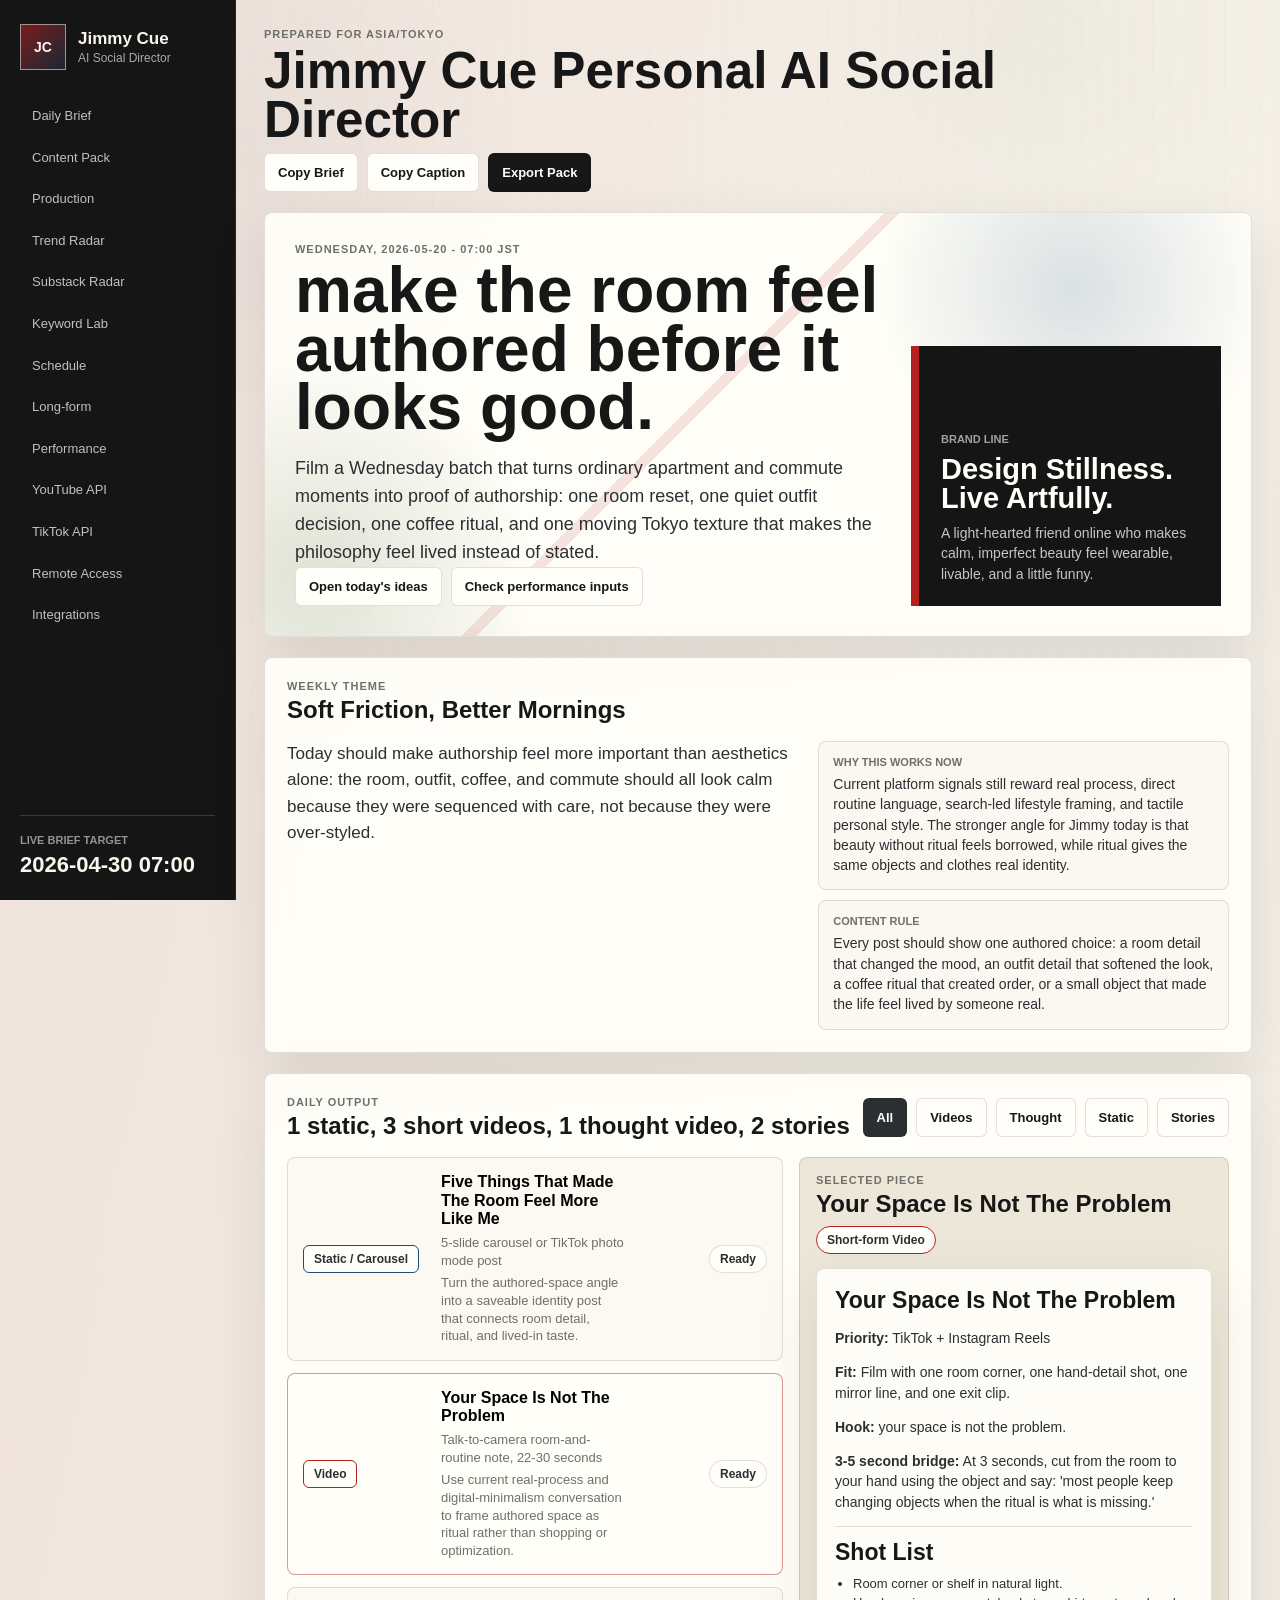
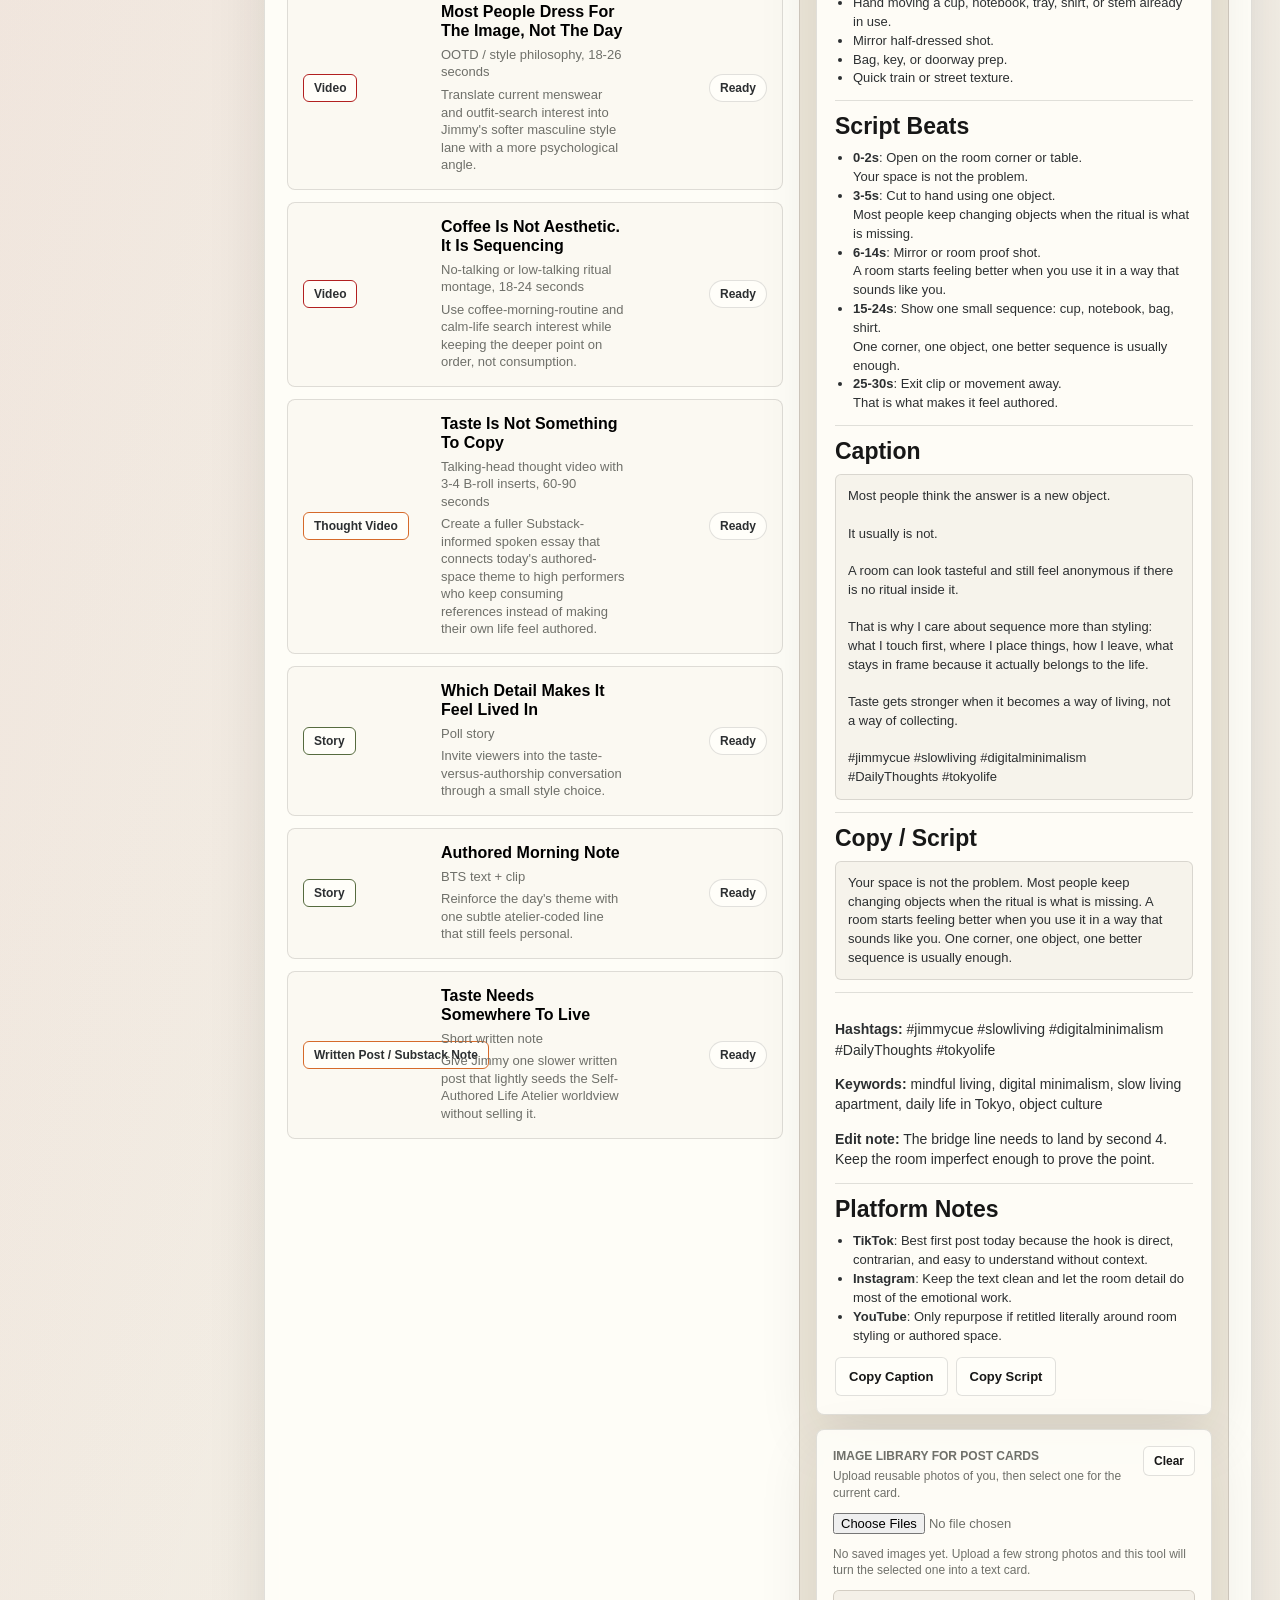
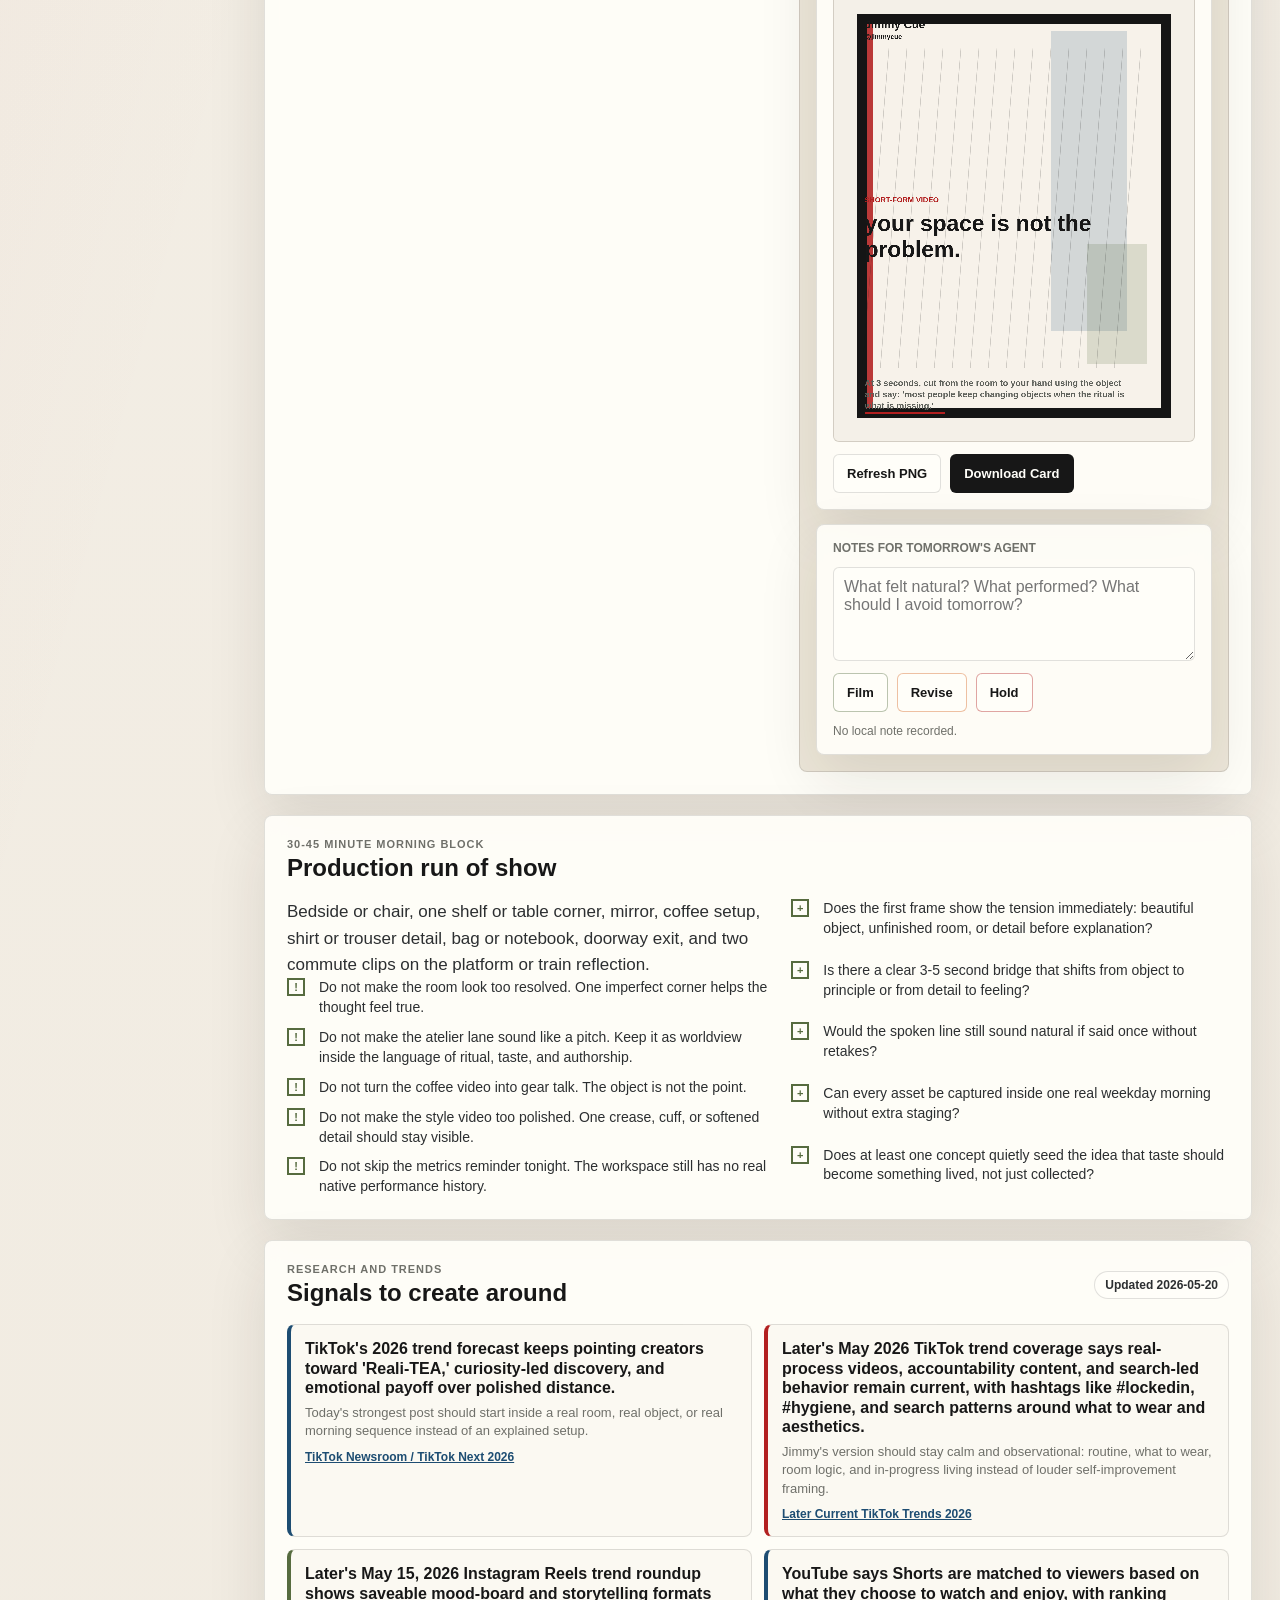
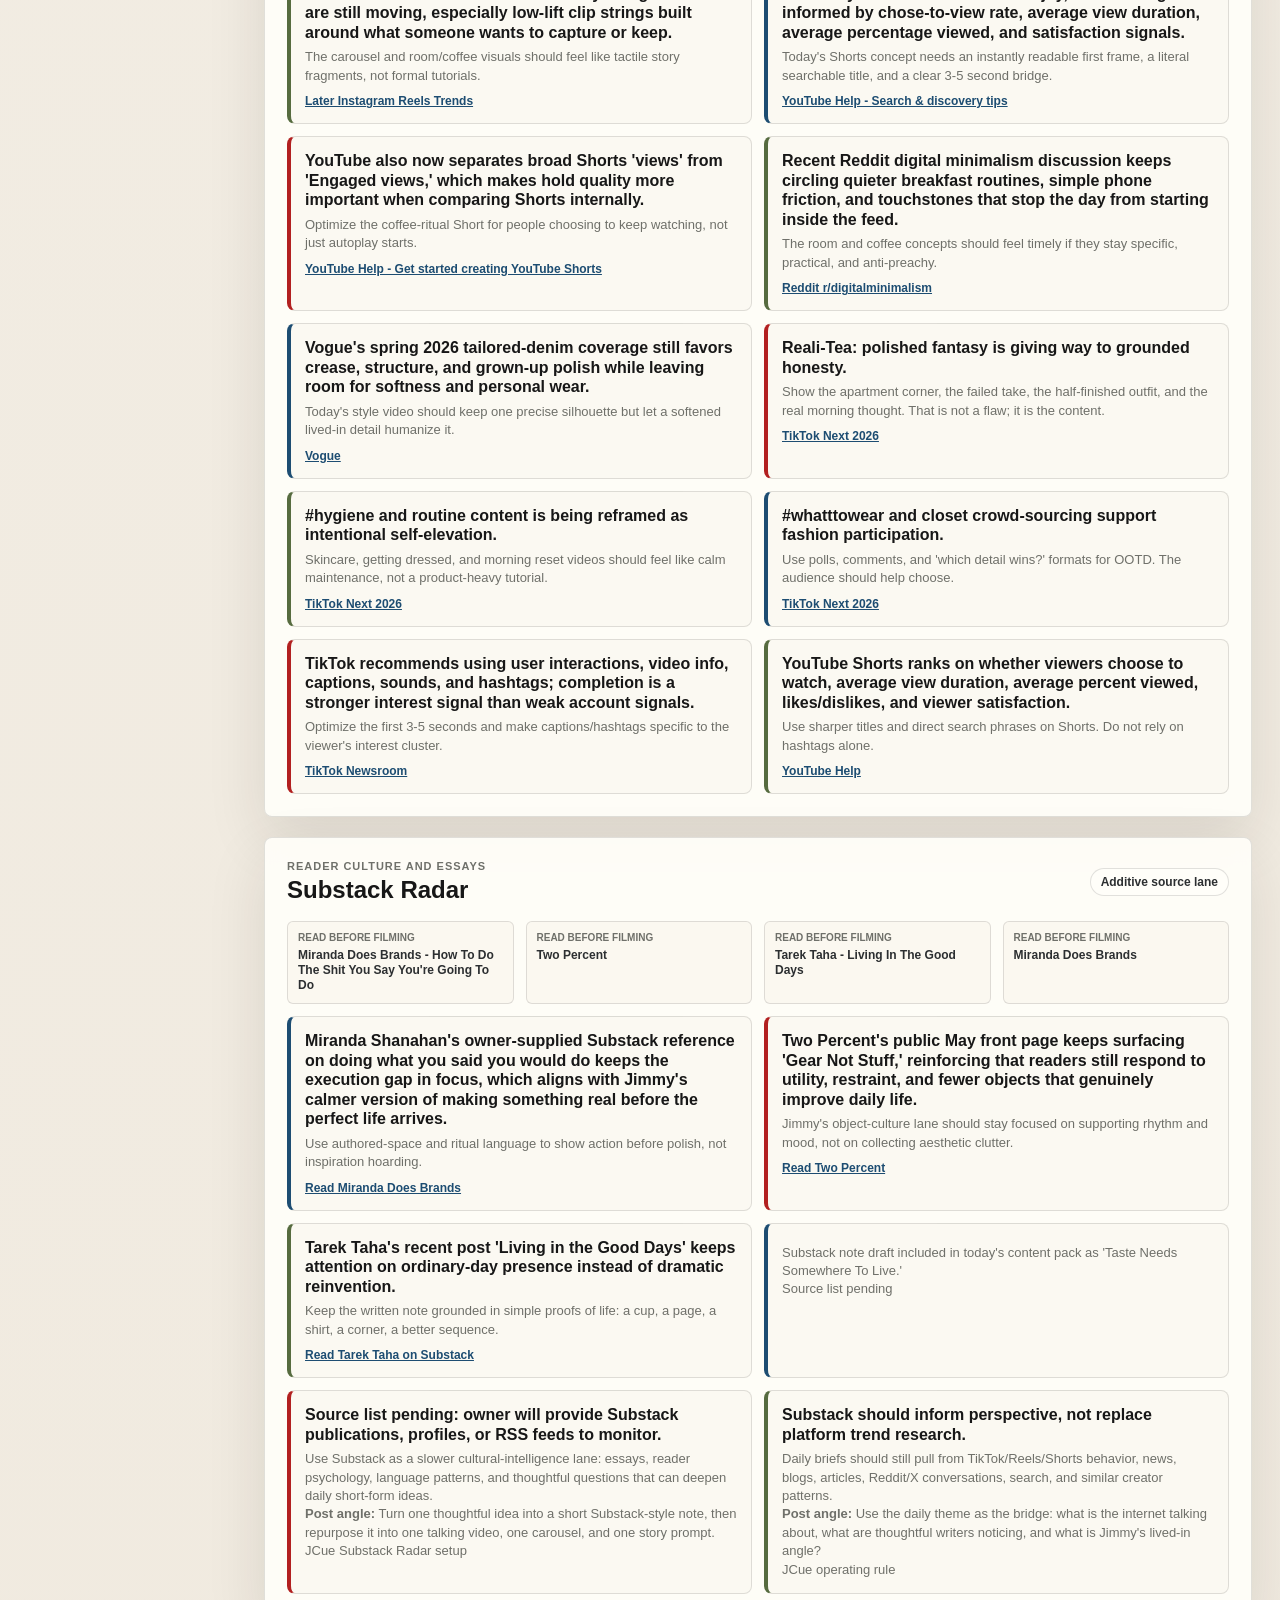
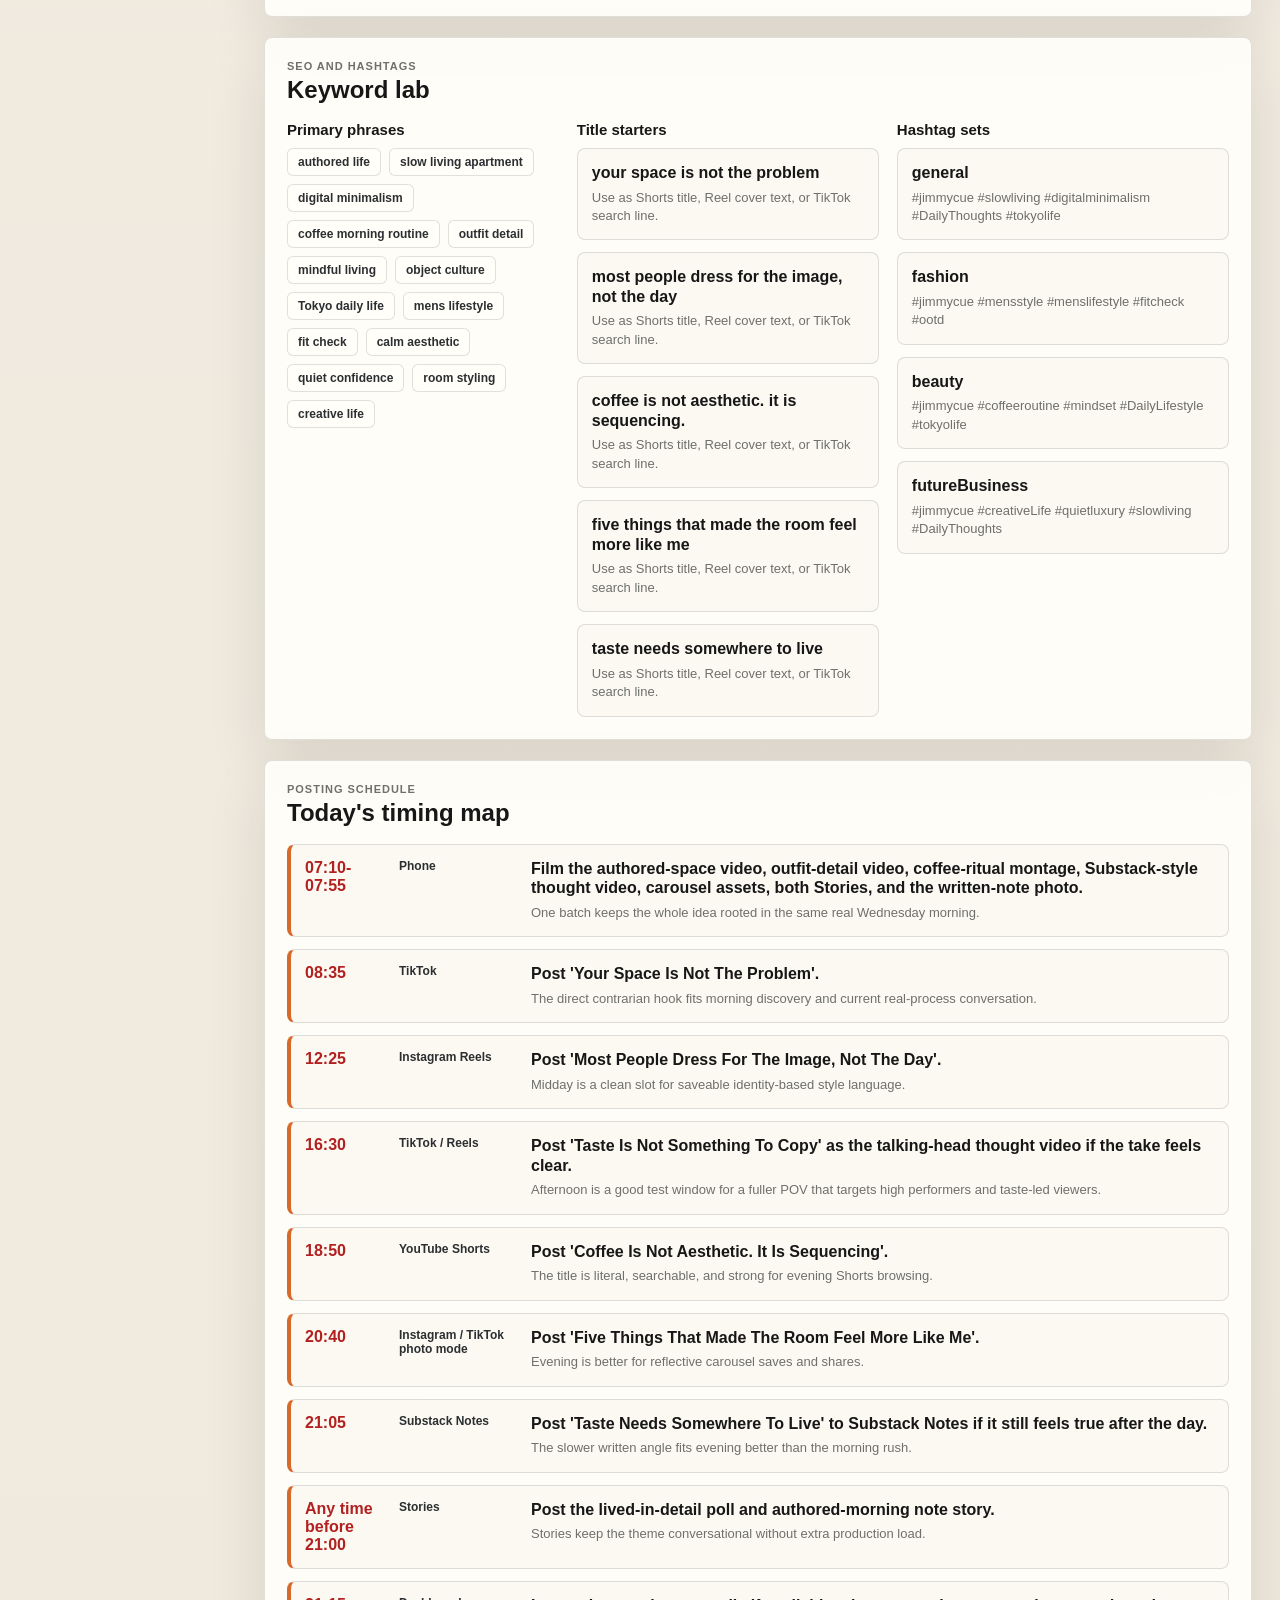
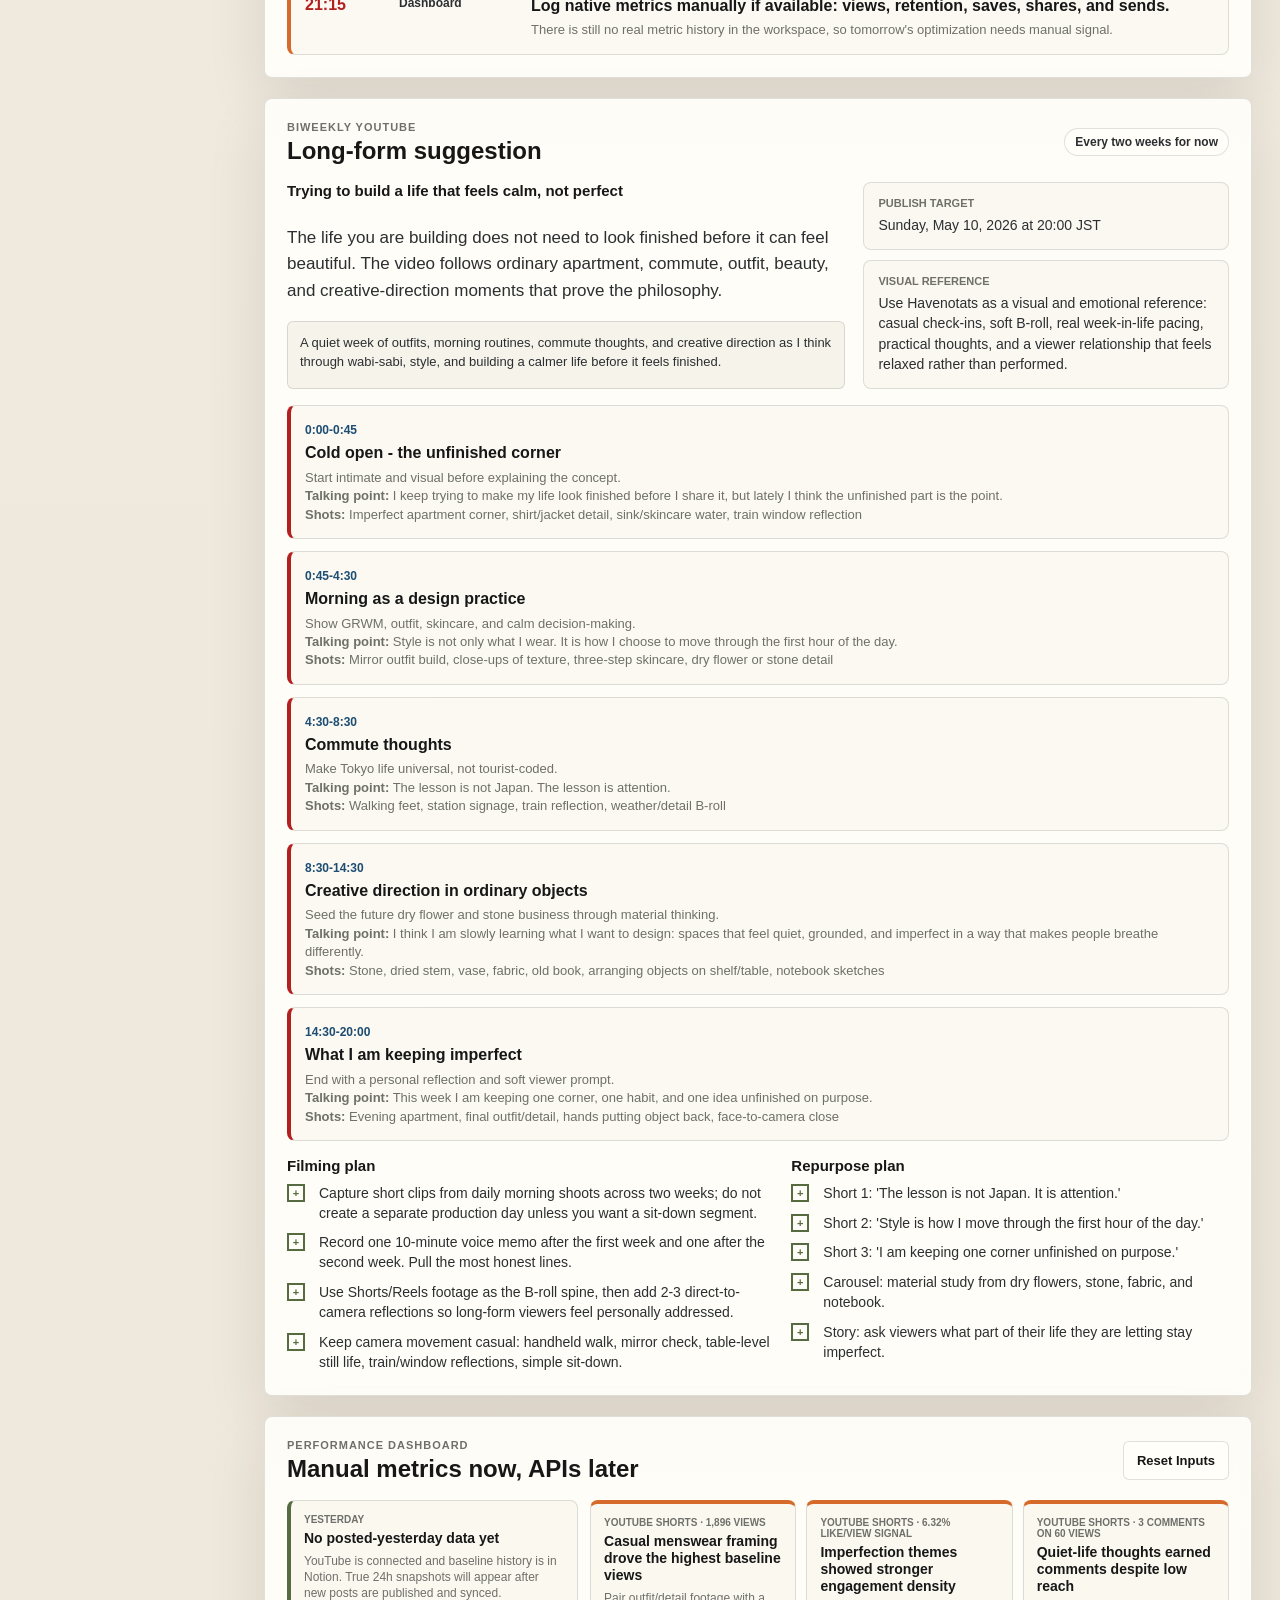
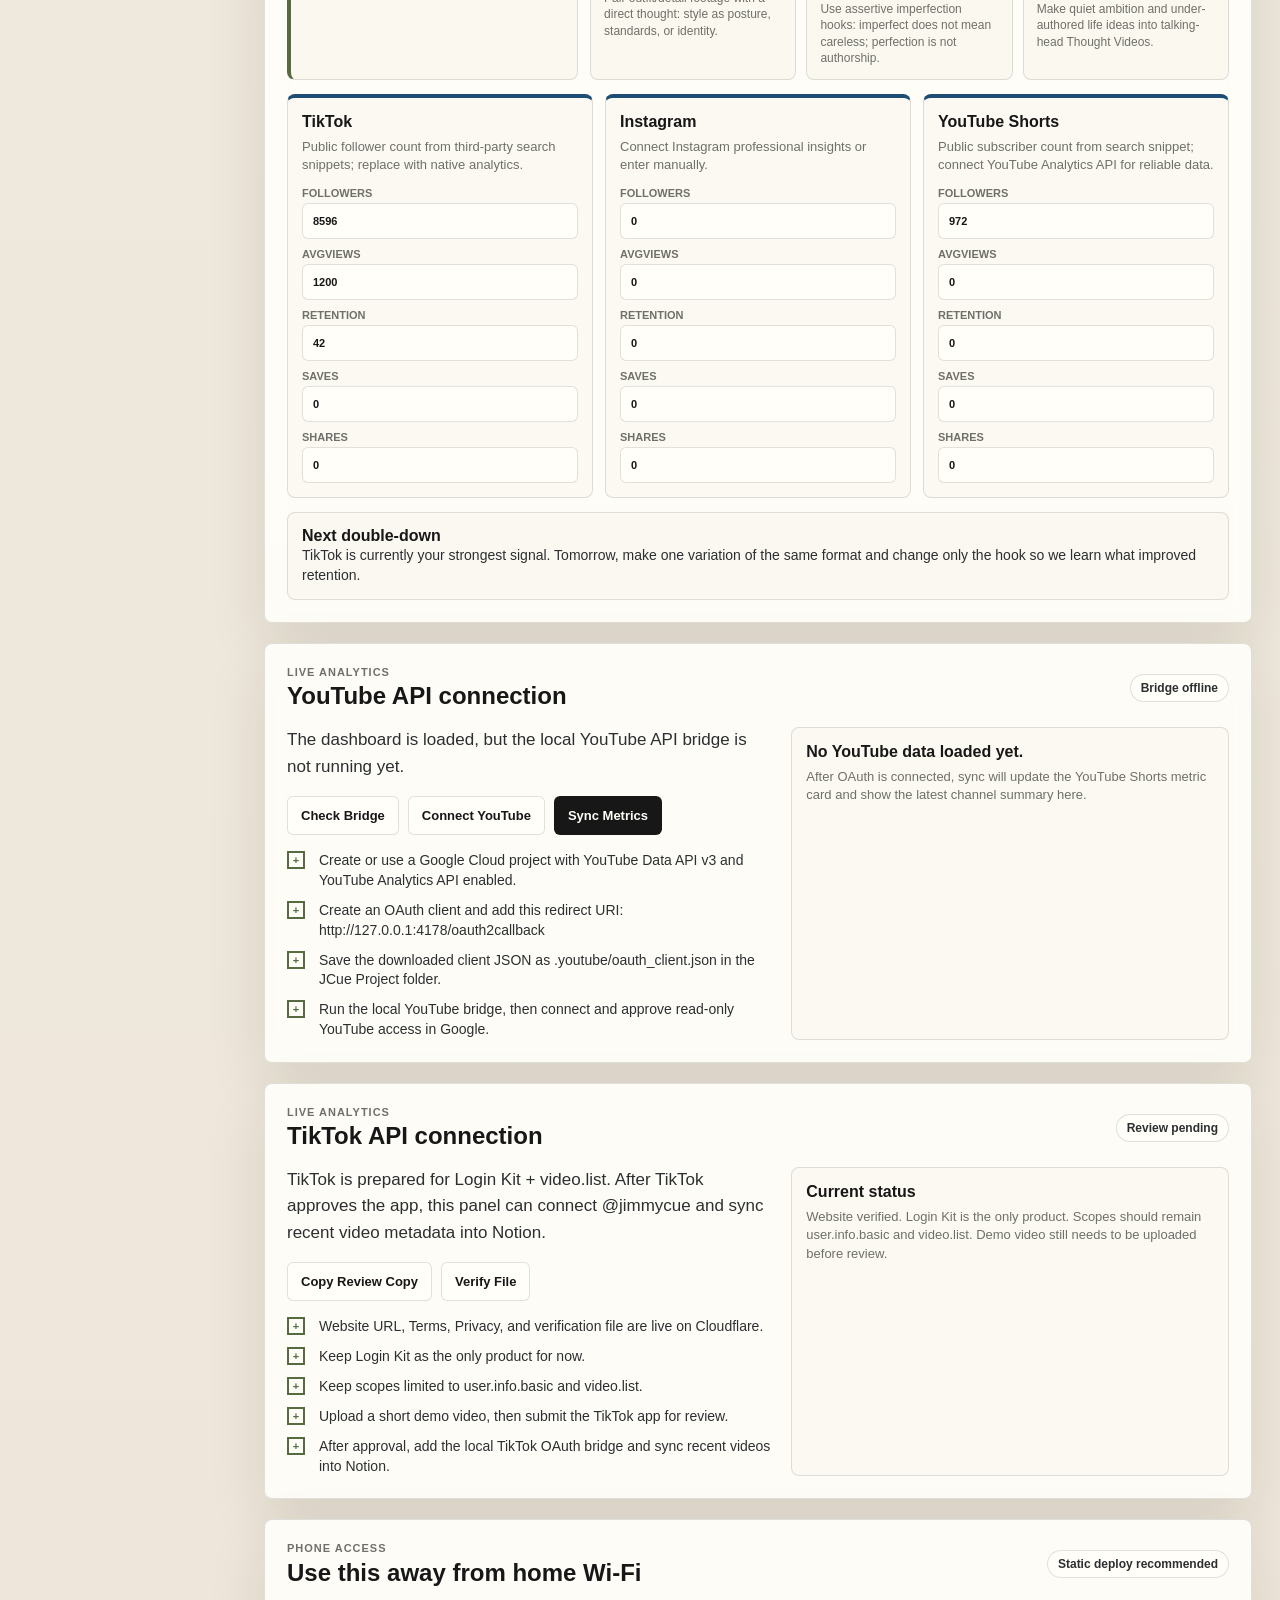
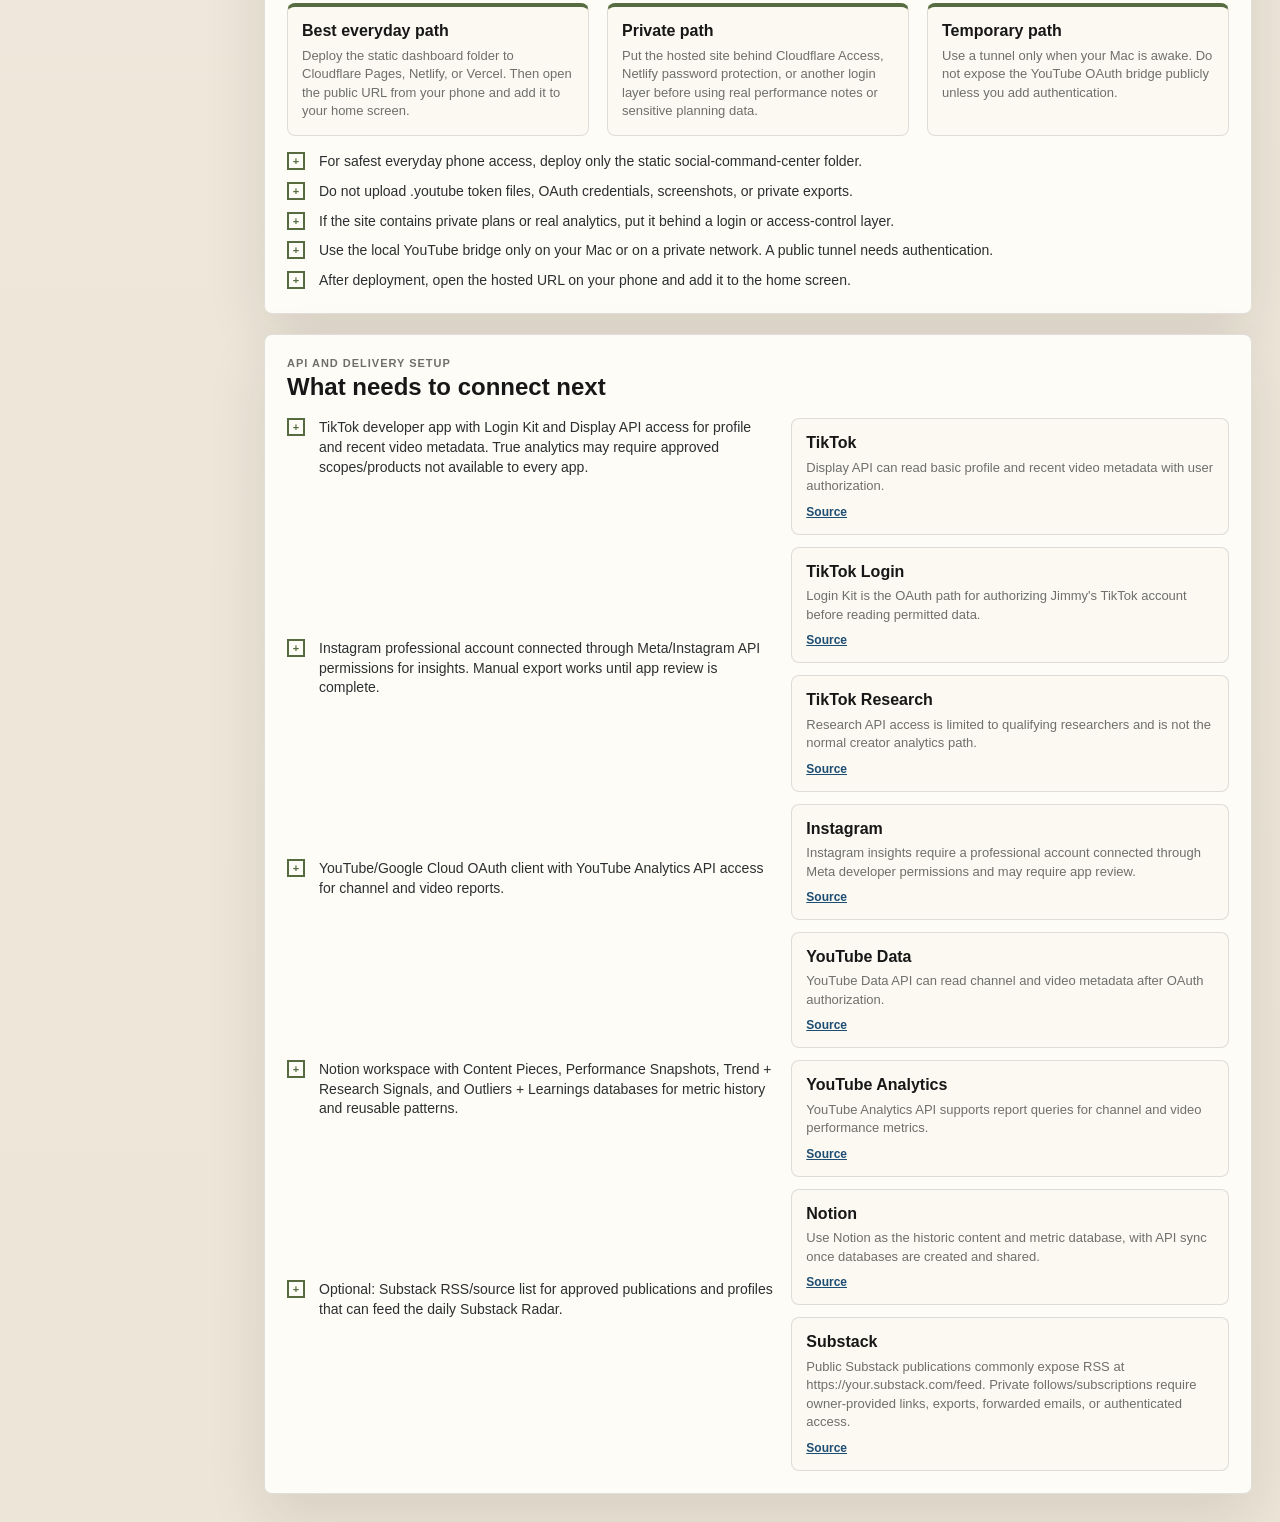
==== commit 4222683d: "Improve dashboard intelligence panels" ====
--- a/social-command-center/index.html
+++ b/social-command-center/index.html
@@ -8,9 +8,9 @@
     <meta name="apple-mobile-web-app-capable" content="yes">
     <meta name="apple-mobile-web-app-title" content="JCue Social">
     <meta name="apple-mobile-web-app-status-bar-style" content="black-translucent">
-    <link rel="manifest" href="./manifest.webmanifest?v=2026-05-20-thought-links">
-    <link rel="icon" href="./assets/icon.svg?v=2026-05-20-thought-links" type="image/svg+xml">
-    <link rel="stylesheet" href="./styles.css?v=2026-05-20-thought-links">
+    <link rel="manifest" href="./manifest.webmanifest?v=2026-05-20-intel">
+    <link rel="icon" href="./assets/icon.svg?v=2026-05-20-intel" type="image/svg+xml">
+    <link rel="stylesheet" href="./styles.css?v=2026-05-20-intel">
   </head>
   <body>
     <div class="texture-layer" aria-hidden="true"></div>
@@ -34,6 +34,7 @@
           <a href="#longform">Long-form</a>
           <a href="#performance">Performance</a>
           <a href="#youtube-api">YouTube API</a>
+          <a href="#tiktok-api">TikTok API</a>
           <a href="#remote-access">Remote Access</a>
           <a href="#integrations">Integrations</a>
         </nav>
@@ -187,6 +188,7 @@
             </div>
             <span class="quiet-pill">Additive source lane</span>
           </div>
+          <div class="source-strip" id="readBeforeFilming"></div>
           <div class="radar-grid" id="substackRadar"></div>
         </section>
 
@@ -265,6 +267,14 @@
             </div>
             <button class="secondary-button" id="resetMetricsButton" type="button">Reset Inputs</button>
           </div>
+          <div class="performance-intel">
+            <div class="yesterday-card">
+              <span>Yesterday</span>
+              <strong id="yesterdayStatus"></strong>
+              <p id="yesterdayNote"></p>
+            </div>
+            <div class="outlier-strip" id="outlierStrip"></div>
+          </div>
           <div class="metrics-grid" id="metricsGrid"></div>
           <div class="insight-box">
             <strong>Next double-down</strong>
@@ -297,6 +307,30 @@
           </div>
         </section>
 
+        <section class="panel" id="tiktok-api" aria-labelledby="tiktokApiTitle">
+          <div class="panel-heading row-heading">
+            <div>
+              <p class="section-label">Live analytics</p>
+              <h2 id="tiktokApiTitle">TikTok API connection</h2>
+            </div>
+            <span class="quiet-pill">Review pending</span>
+          </div>
+          <div class="youtube-layout">
+            <div>
+              <p class="large-body">TikTok is prepared for Login Kit + video.list. After TikTok approves the app, this panel can connect @jimmycue and sync recent video metadata into Notion.</p>
+              <div class="youtube-actions">
+                <button type="button" class="secondary-button" id="copyTikTokReviewButton">Copy Review Copy</button>
+                <a class="secondary-button" href="./tiktokg09LzpnUlHvlW1W7a2mjB1finOLw7A2V.txt" target="_blank" rel="noreferrer">Verify File</a>
+              </div>
+              <div class="check-list" id="tiktokSetupList"></div>
+            </div>
+            <div class="api-note tiktok-result">
+              <strong>Current status</strong>
+              <p>Website verified. Login Kit is the only product. Scopes should remain user.info.basic and video.list. Demo video still needs to be uploaded before review.</p>
+            </div>
+          </div>
+        </section>
+
         <section class="panel" id="remote-access" aria-labelledby="remoteAccessTitle">
           <div class="panel-heading row-heading">
             <div>
@@ -336,8 +370,8 @@
 
     </div>
 
-    <script src="./data/social-plan.js?v=2026-05-20-thought-links"></script>
-    <script src="./data/daily-updates.js?v=2026-05-20-thought-links"></script>
-    <script src="./app.js?v=2026-05-20-thought-links"></script>
+    <script src="./data/social-plan.js?v=2026-05-20-intel"></script>
+    <script src="./data/daily-updates.js?v=2026-05-20-intel"></script>
+    <script src="./app.js?v=2026-05-20-intel"></script>
   </body>
 </html>
--- a/social-command-center/styles.css
+++ b/social-command-center/styles.css
@@ -550,8 +550,15 @@
   border-left: 4px solid var(--indigo);
 }
 
+.tiktok-result {
+  border-left: 4px solid var(--lacquer);
+}
+
 .radar-grid,
 .metrics-grid,
+.performance-intel,
+.outlier-strip,
+.source-strip,
 .api-stack,
 .schedule-list,
 .title-list,
@@ -643,6 +650,39 @@
   font-weight: 850;
 }
 
+.source-strip {
+  grid-template-columns: repeat(4, minmax(0, 1fr));
+  margin-bottom: 12px;
+}
+
+.source-strip a,
+.source-strip div {
+  border: 1px solid var(--line);
+  border-radius: 6px;
+  background: rgba(250, 247, 239, 0.78);
+  padding: 10px;
+  color: var(--charcoal);
+  text-decoration: none;
+}
+
+.source-strip span,
+.yesterday-card span,
+.outlier-card span {
+  display: block;
+  margin-bottom: 5px;
+  color: var(--muted);
+  font-size: 10px;
+  font-weight: 900;
+  letter-spacing: 0;
+  text-transform: uppercase;
+}
+
+.source-strip strong {
+  display: block;
+  font-size: 12px;
+  line-height: 1.25;
+}
+
 .keyword-layout {
   grid-template-columns: 0.9fr 1fr 1.1fr;
 }
@@ -679,6 +719,48 @@
 .metrics-grid {
   grid-template-columns: repeat(3, minmax(0, 1fr));
   margin-bottom: 14px;
+}
+
+.performance-intel {
+  grid-template-columns: minmax(210px, 0.82fr) minmax(0, 1.8fr);
+  gap: 12px;
+  margin-bottom: 14px;
+}
+
+.yesterday-card,
+.outlier-card {
+  border: 1px solid var(--line);
+  border-radius: var(--radius);
+  background: rgba(250, 247, 239, 0.78);
+  padding: 13px;
+}
+
+.yesterday-card {
+  border-left: 4px solid var(--moss);
+}
+
+.outlier-strip {
+  grid-template-columns: repeat(3, minmax(0, 1fr));
+  gap: 10px;
+}
+
+.outlier-card {
+  border-top: 4px solid var(--persimmon);
+}
+
+.outlier-card strong,
+.yesterday-card strong {
+  display: block;
+  font-size: 14px;
+  line-height: 1.22;
+}
+
+.outlier-card p,
+.yesterday-card p {
+  margin: 6px 0 0;
+  color: var(--muted);
+  font-size: 12px;
+  line-height: 1.36;
 }
 
 .metric-card {
@@ -938,7 +1020,8 @@
   .keyword-layout,
   .longform-layout,
   .youtube-layout,
-  .remote-layout {
+  .remote-layout,
+  .performance-intel {
     grid-template-columns: 1fr;
   }
 
@@ -949,6 +1032,8 @@
 
   .radar-grid,
   .metrics-grid,
+  .source-strip,
+  .outlier-strip,
   .remote-layout {
     grid-template-columns: 1fr;
   }
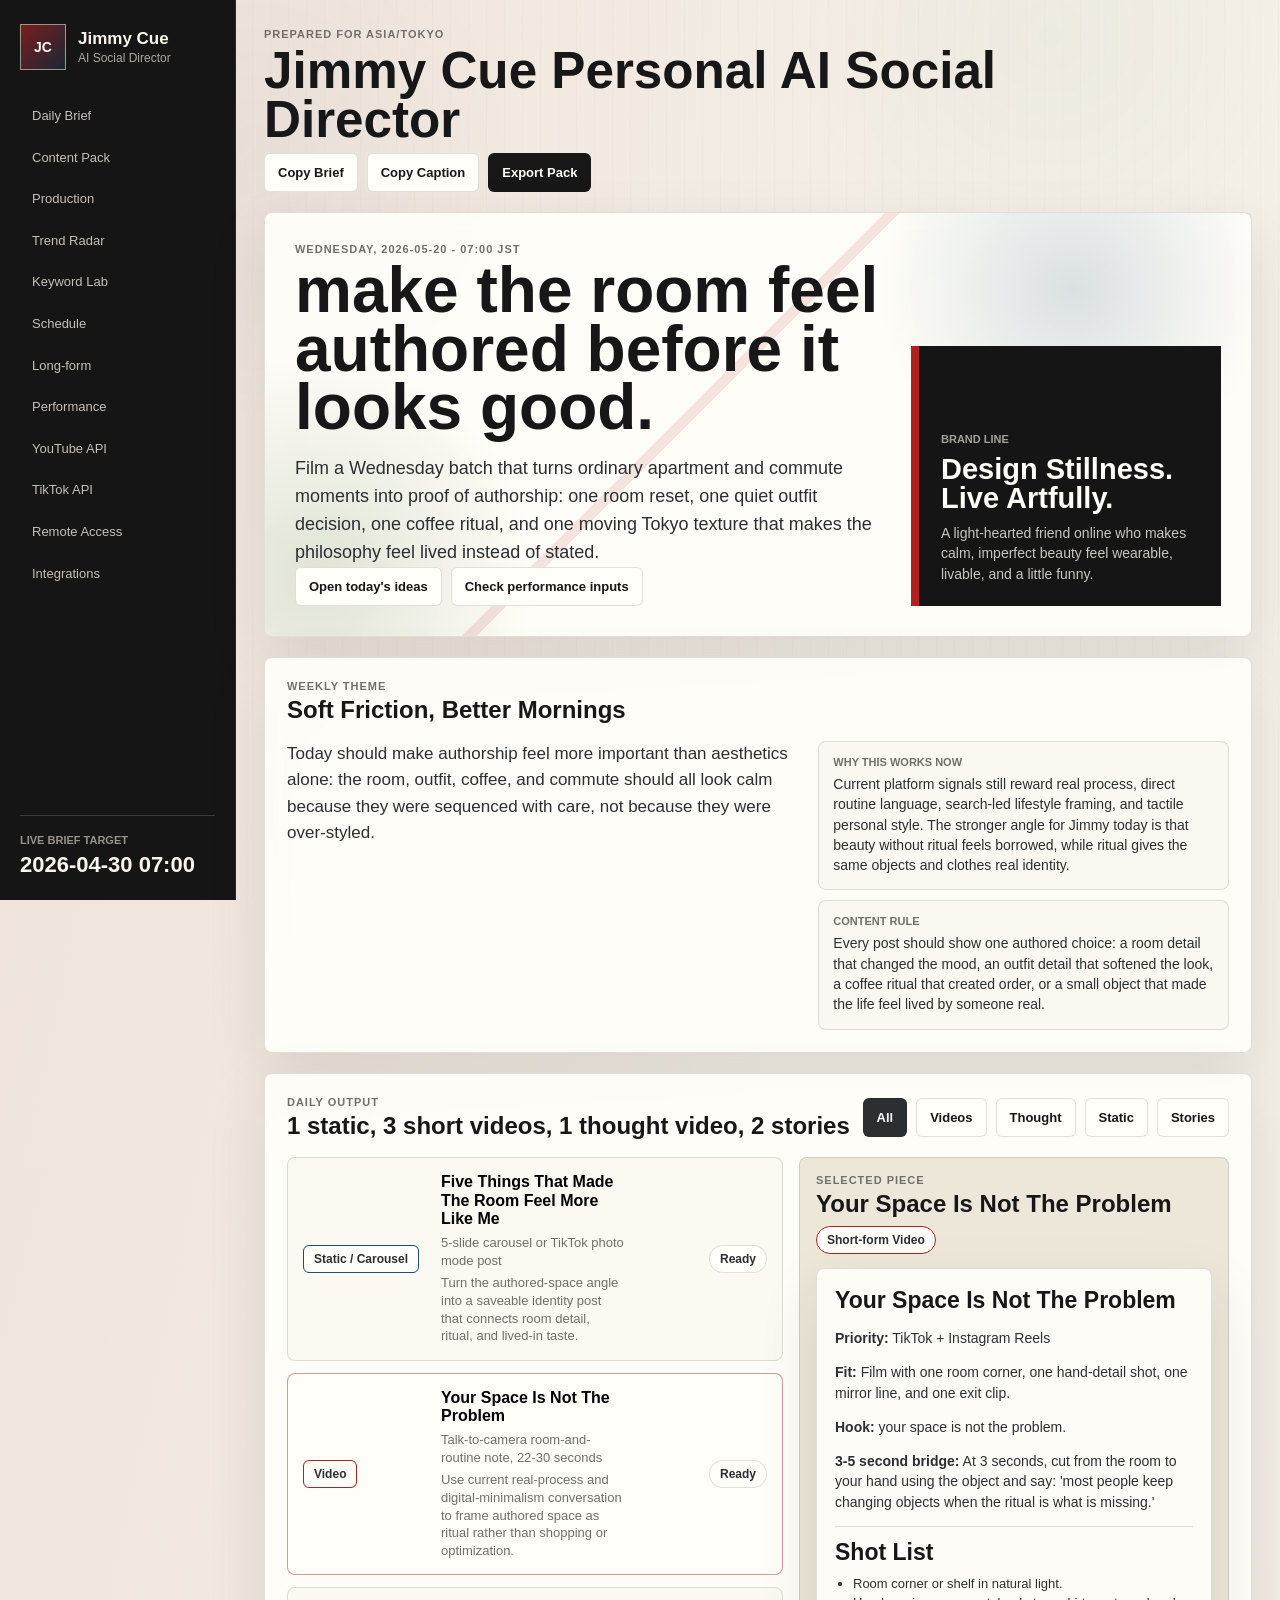
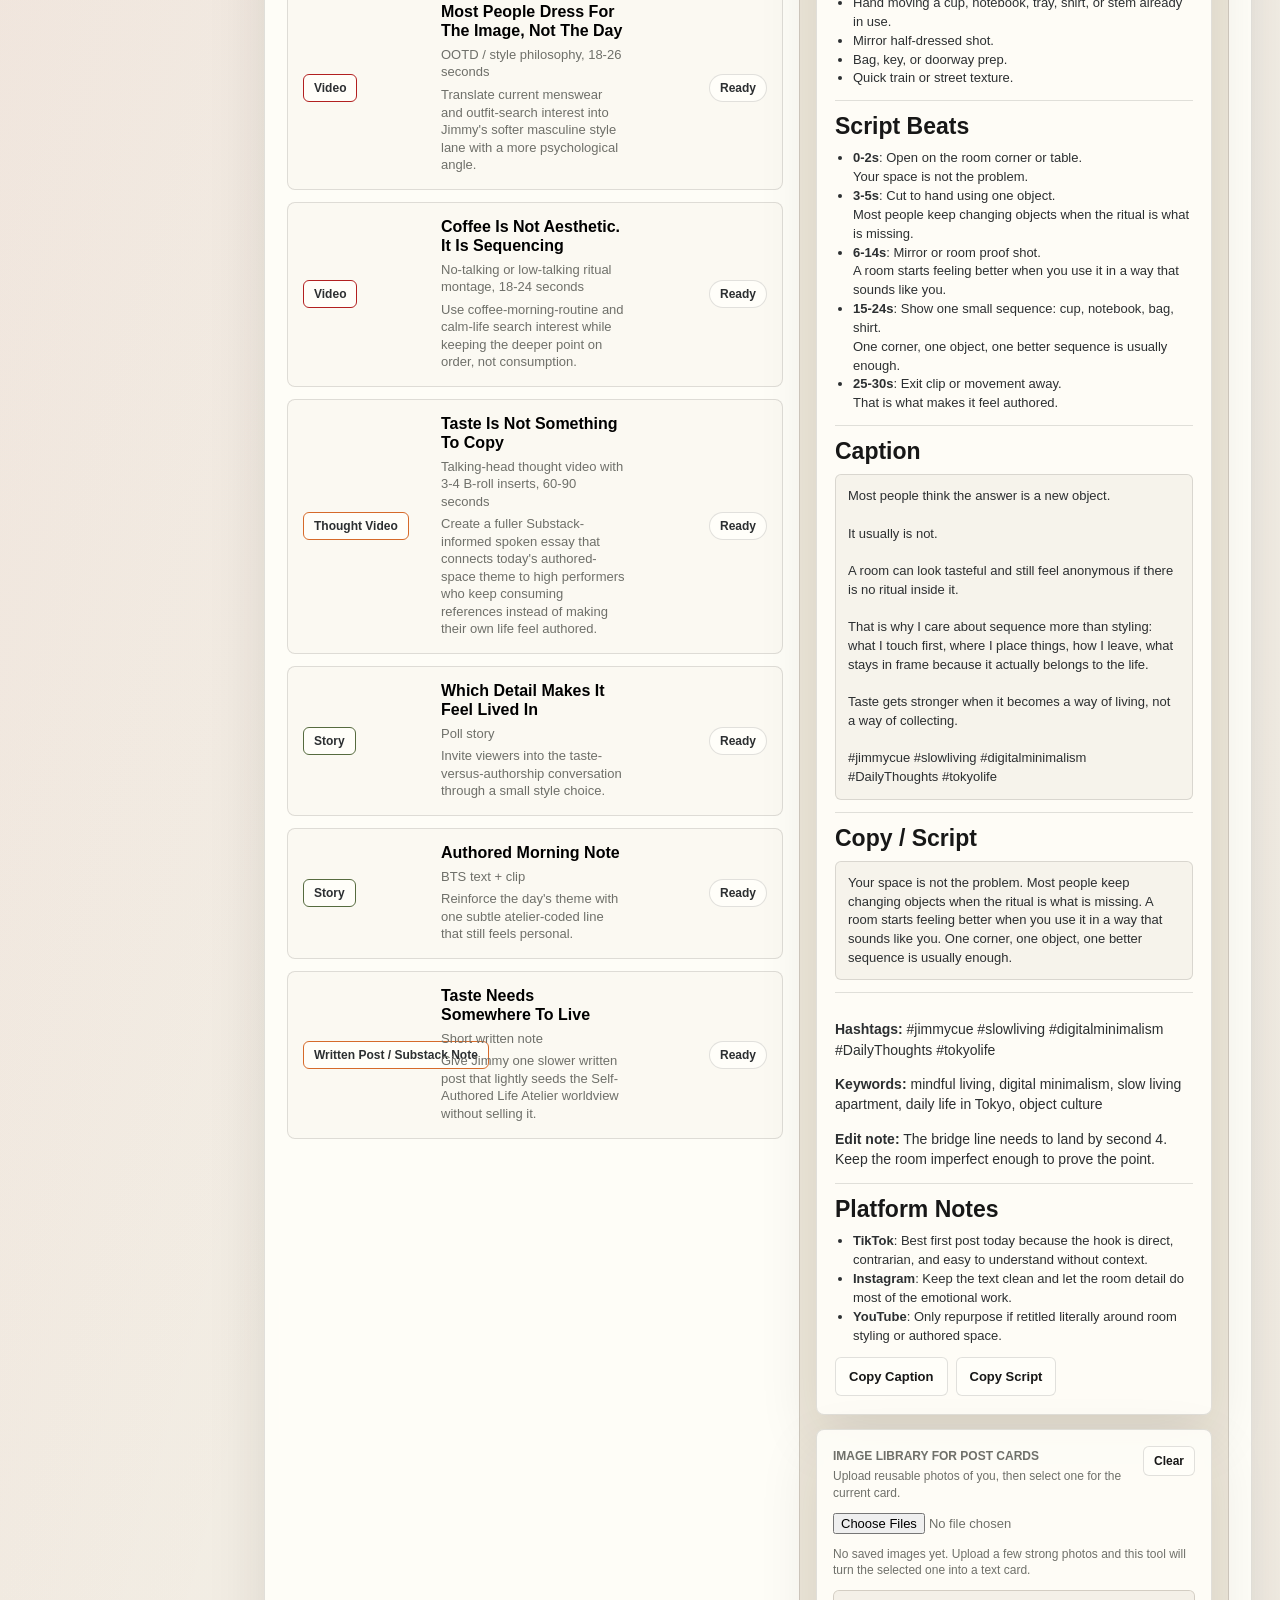
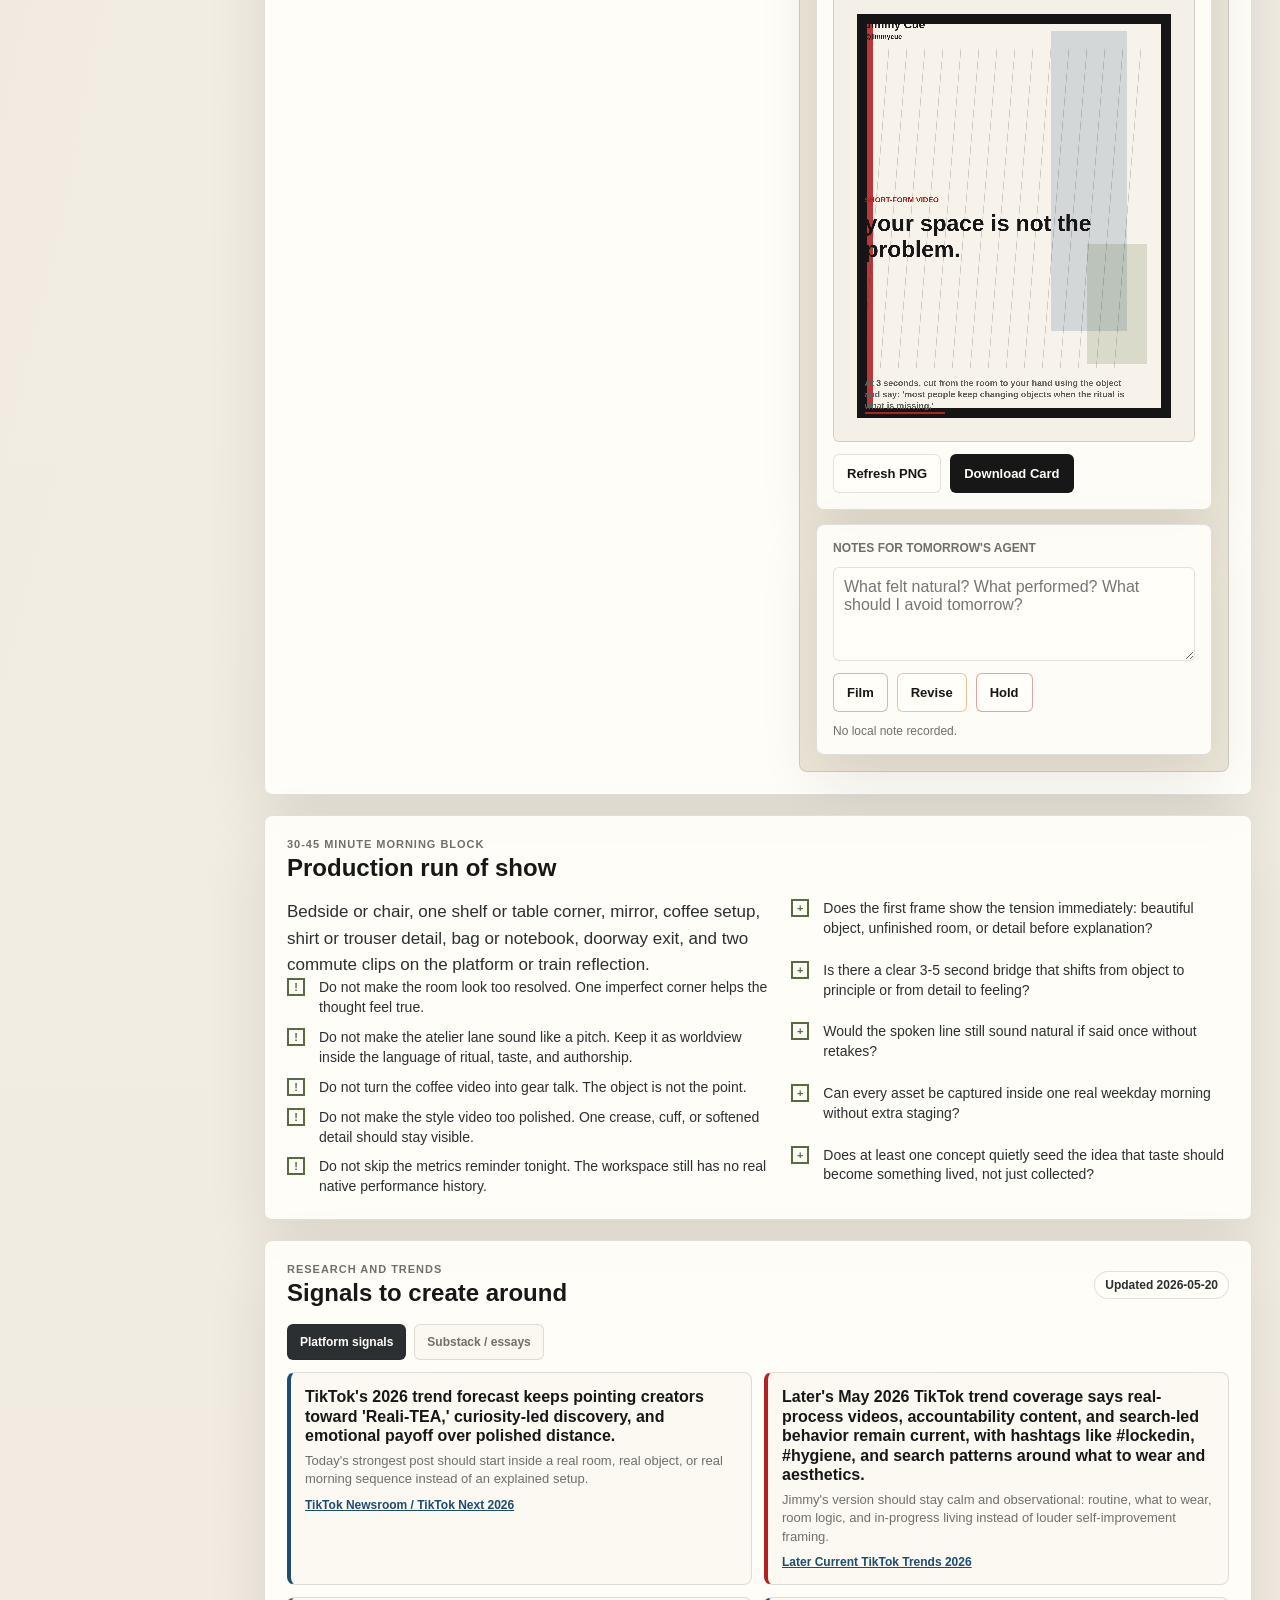
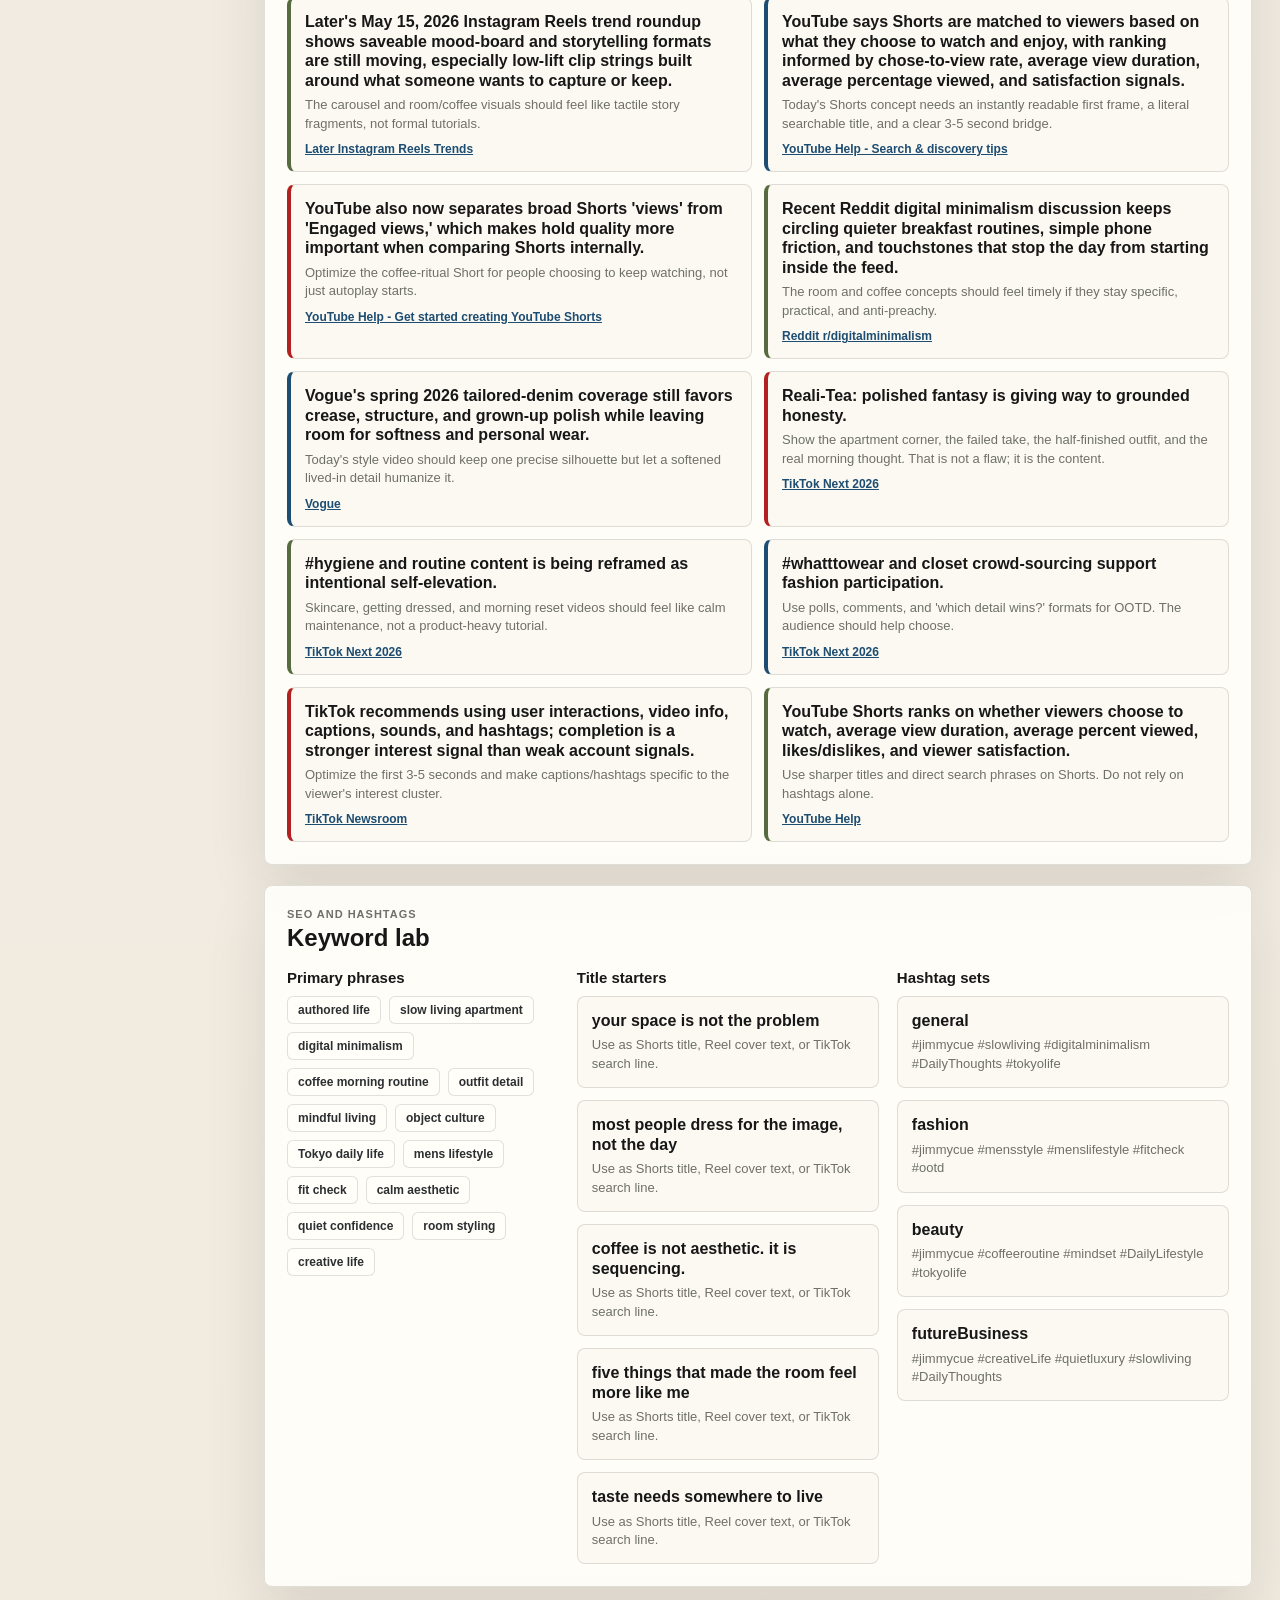
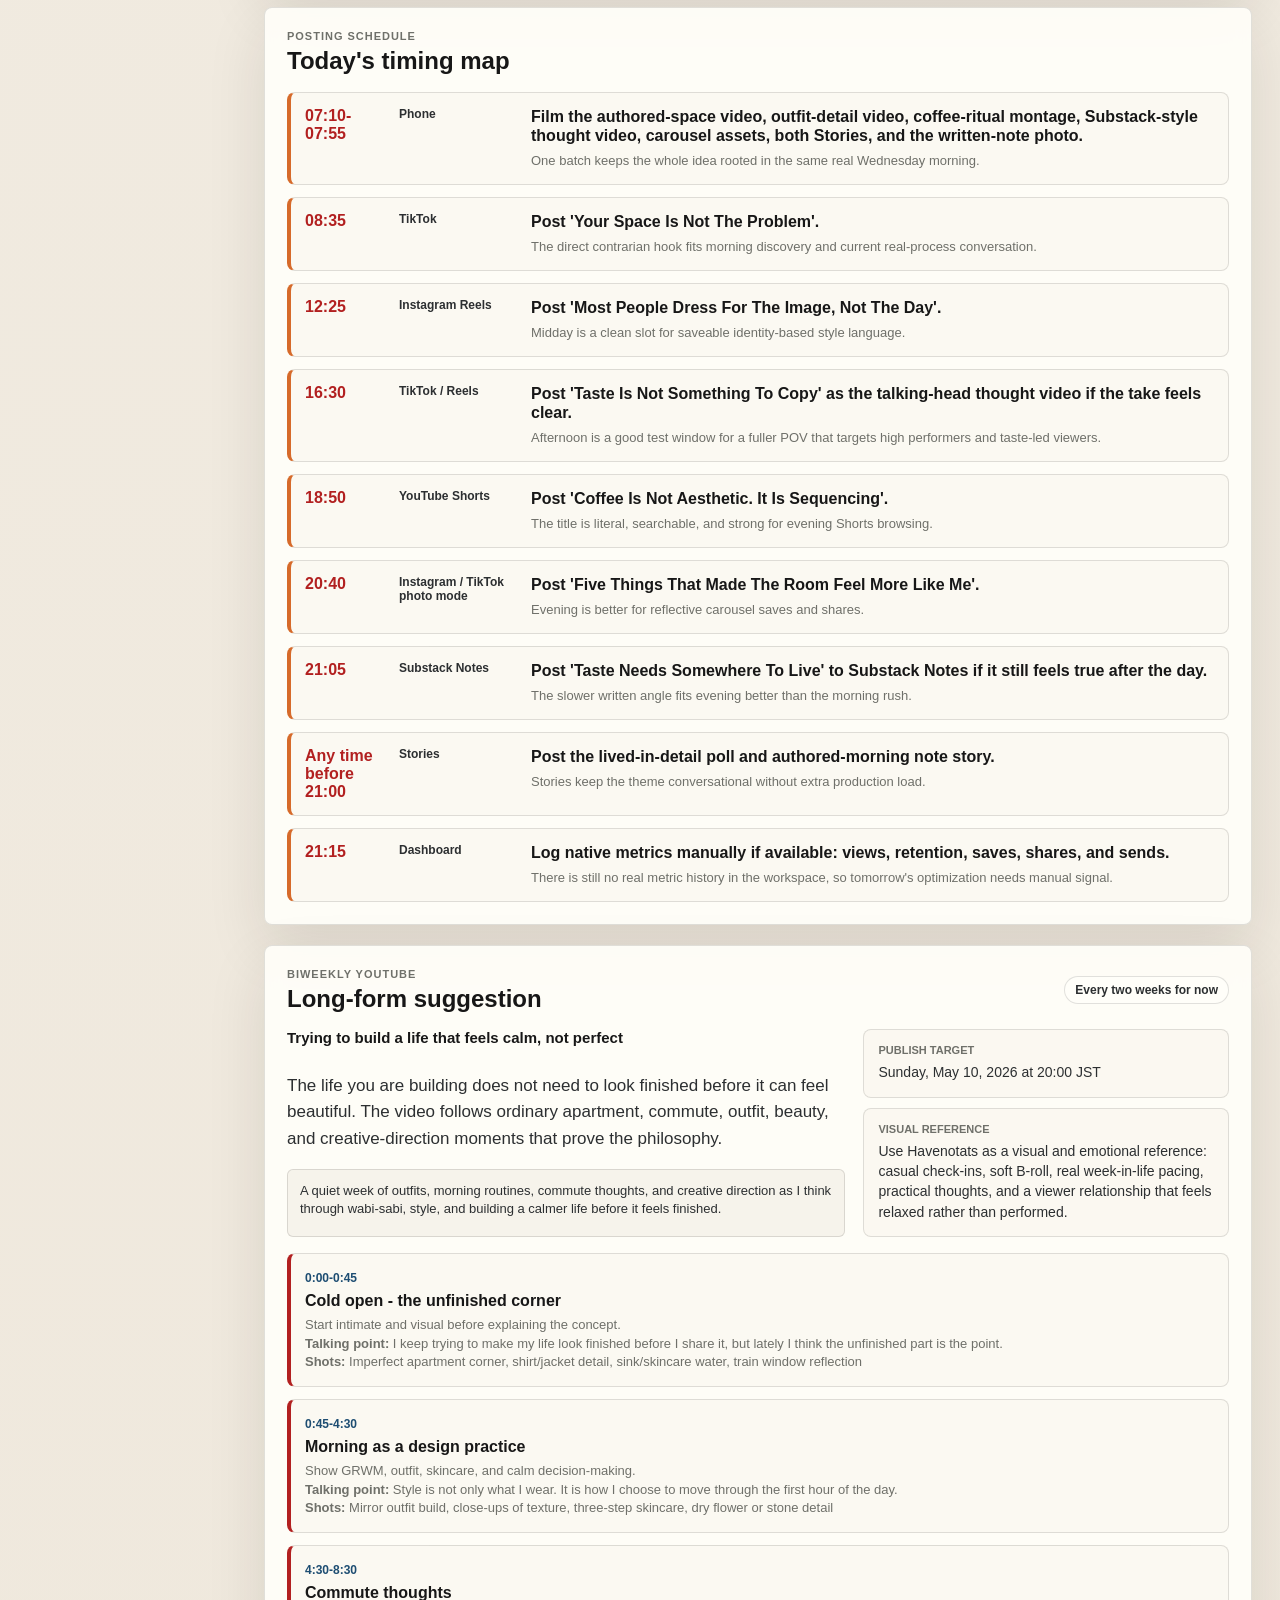
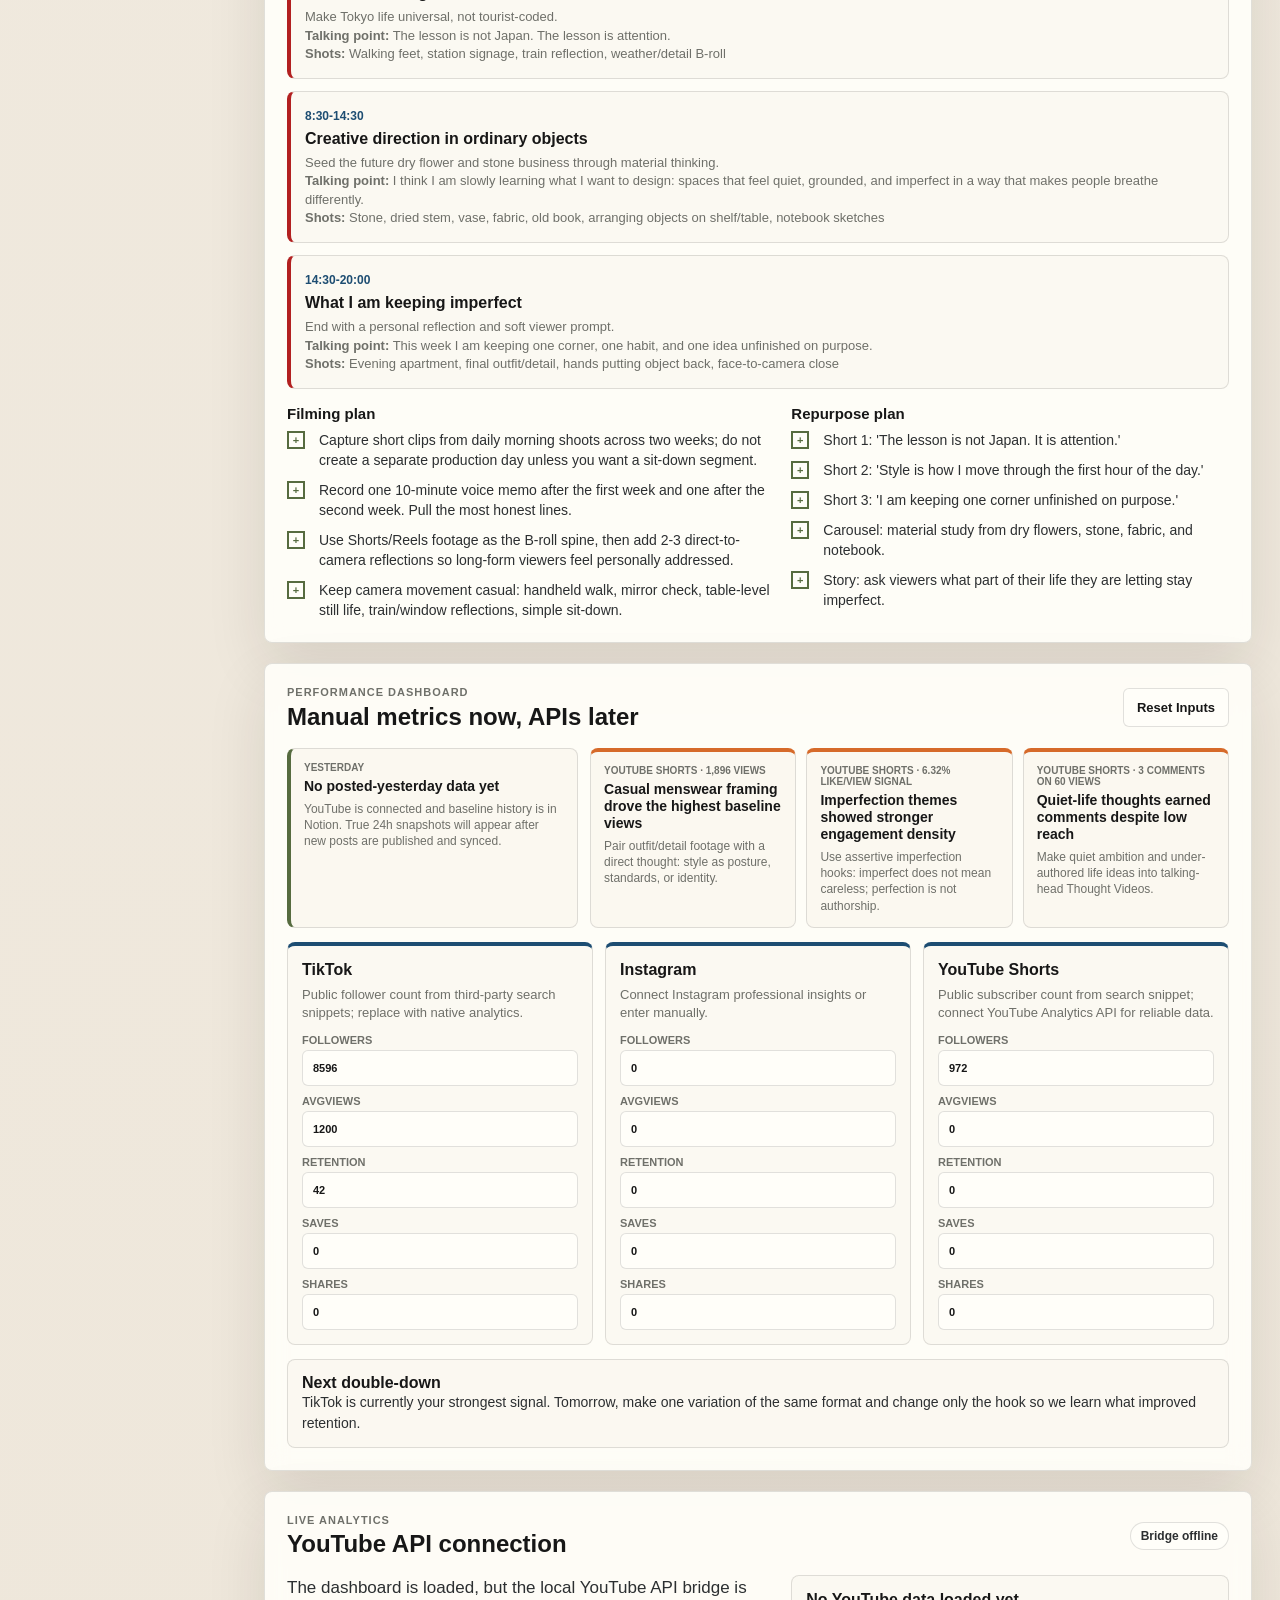
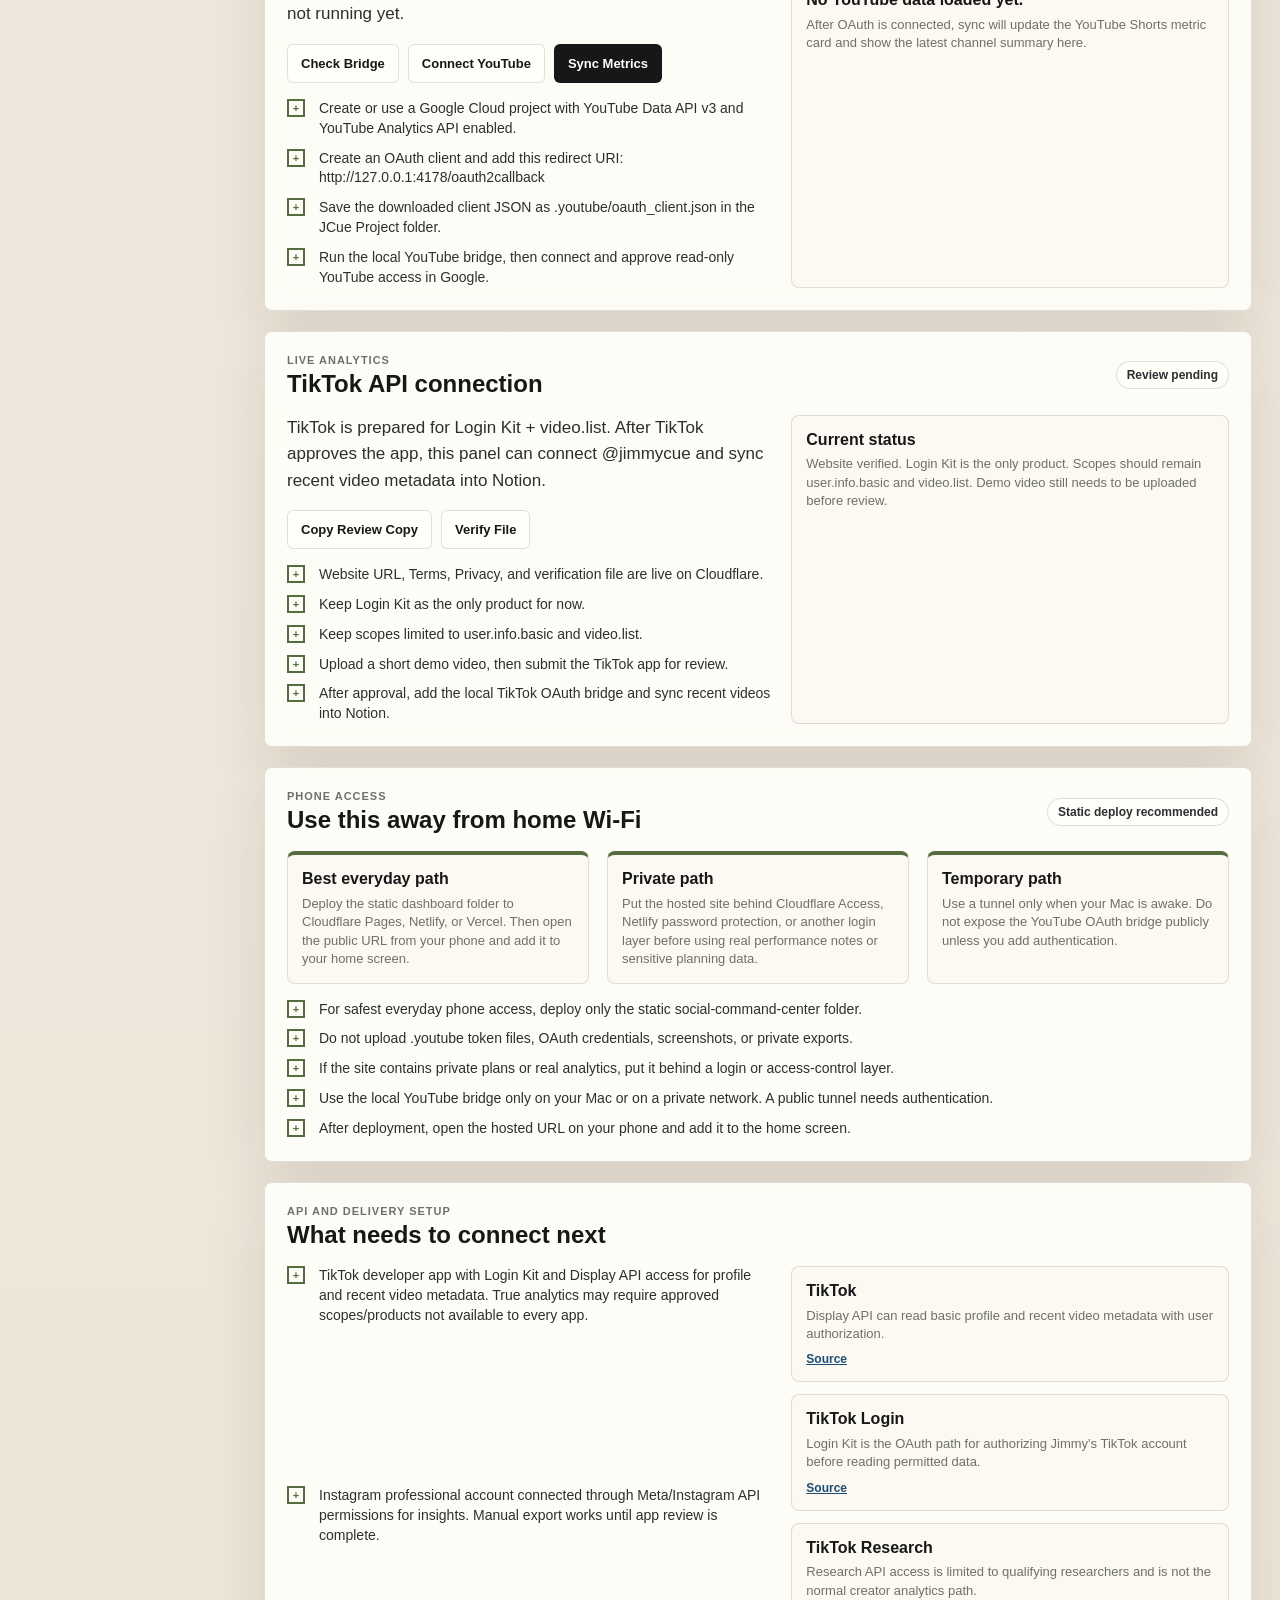
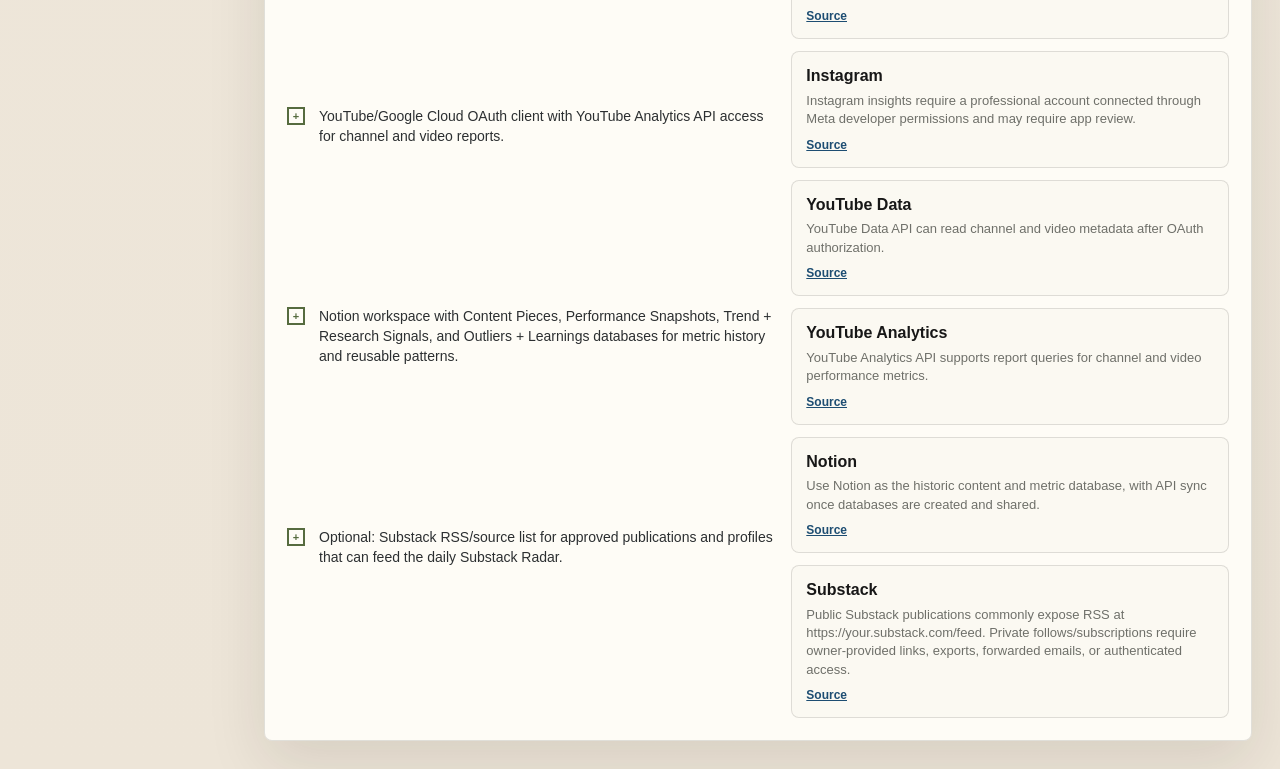
==== commit 3fd5d1e3: "Fuse Substack radar into content workflow" ====
--- a/social-command-center/index.html
+++ b/social-command-center/index.html
@@ -8,9 +8,9 @@
     <meta name="apple-mobile-web-app-capable" content="yes">
     <meta name="apple-mobile-web-app-title" content="JCue Social">
     <meta name="apple-mobile-web-app-status-bar-style" content="black-translucent">
-    <link rel="manifest" href="./manifest.webmanifest?v=2026-05-20-intel">
-    <link rel="icon" href="./assets/icon.svg?v=2026-05-20-intel" type="image/svg+xml">
-    <link rel="stylesheet" href="./styles.css?v=2026-05-20-intel">
+    <link rel="manifest" href="./manifest.webmanifest?v=2026-05-20-fused">
+    <link rel="icon" href="./assets/icon.svg?v=2026-05-20-fused" type="image/svg+xml">
+    <link rel="stylesheet" href="./styles.css?v=2026-05-20-fused">
   </head>
   <body>
     <div class="texture-layer" aria-hidden="true"></div>
@@ -28,7 +28,6 @@
           <a href="#pack">Content Pack</a>
           <a href="#production">Production</a>
           <a href="#radar">Trend Radar</a>
-          <a href="#substack-radar">Substack Radar</a>
           <a href="#keywords">Keyword Lab</a>
           <a href="#schedule">Schedule</a>
           <a href="#longform">Long-form</a>
@@ -108,6 +107,7 @@
               <button type="button" class="segment" data-filter="Story">Stories</button>
             </div>
           </div>
+          <div class="source-strip thought-source-strip hidden" id="readBeforeFilming"></div>
           <div class="pack-workspace">
             <div class="content-list" id="contentList"></div>
 
@@ -177,19 +177,11 @@
             </div>
             <span class="quiet-pill" id="researchStamp"></span>
           </div>
+          <div class="mini-tabs" role="tablist" aria-label="Research source filters">
+            <button type="button" class="mini-tab active" data-radar-filter="platform">Platform signals</button>
+            <button type="button" class="mini-tab" data-radar-filter="substack">Substack / essays</button>
+          </div>
           <div class="radar-grid" id="trendRadar"></div>
-        </section>
-
-        <section class="panel" id="substack-radar" aria-labelledby="substackRadarTitle">
-          <div class="panel-heading row-heading">
-            <div>
-              <p class="section-label">Reader culture and essays</p>
-              <h2 id="substackRadarTitle">Substack Radar</h2>
-            </div>
-            <span class="quiet-pill">Additive source lane</span>
-          </div>
-          <div class="source-strip" id="readBeforeFilming"></div>
-          <div class="radar-grid" id="substackRadar"></div>
         </section>
 
         <section class="panel" id="keywords" aria-labelledby="keywordTitle">
@@ -370,8 +362,8 @@
 
     </div>
 
-    <script src="./data/social-plan.js?v=2026-05-20-intel"></script>
-    <script src="./data/daily-updates.js?v=2026-05-20-intel"></script>
-    <script src="./app.js?v=2026-05-20-intel"></script>
+    <script src="./data/social-plan.js?v=2026-05-20-fused"></script>
+    <script src="./data/daily-updates.js?v=2026-05-20-fused"></script>
+    <script src="./app.js?v=2026-05-20-fused"></script>
   </body>
 </html>
--- a/social-command-center/styles.css
+++ b/social-command-center/styles.css
@@ -655,6 +655,14 @@
   margin-bottom: 12px;
 }
 
+.thought-source-strip {
+  margin-top: -4px;
+}
+
+.hidden {
+  display: none !important;
+}
+
 .source-strip a,
 .source-strip div {
   border: 1px solid var(--line);
@@ -681,6 +689,30 @@
   display: block;
   font-size: 12px;
   line-height: 1.25;
+}
+
+.mini-tabs {
+  display: flex;
+  flex-wrap: wrap;
+  gap: 8px;
+  margin-bottom: 12px;
+}
+
+.mini-tab {
+  min-height: 36px;
+  border: 1px solid var(--line);
+  border-radius: 6px;
+  background: rgba(250, 247, 239, 0.78);
+  color: var(--muted);
+  cursor: pointer;
+  font-size: 12px;
+  font-weight: 900;
+  padding: 0 12px;
+}
+
+.mini-tab.active {
+  background: var(--charcoal);
+  color: #fffef9;
 }
 
 .keyword-layout {
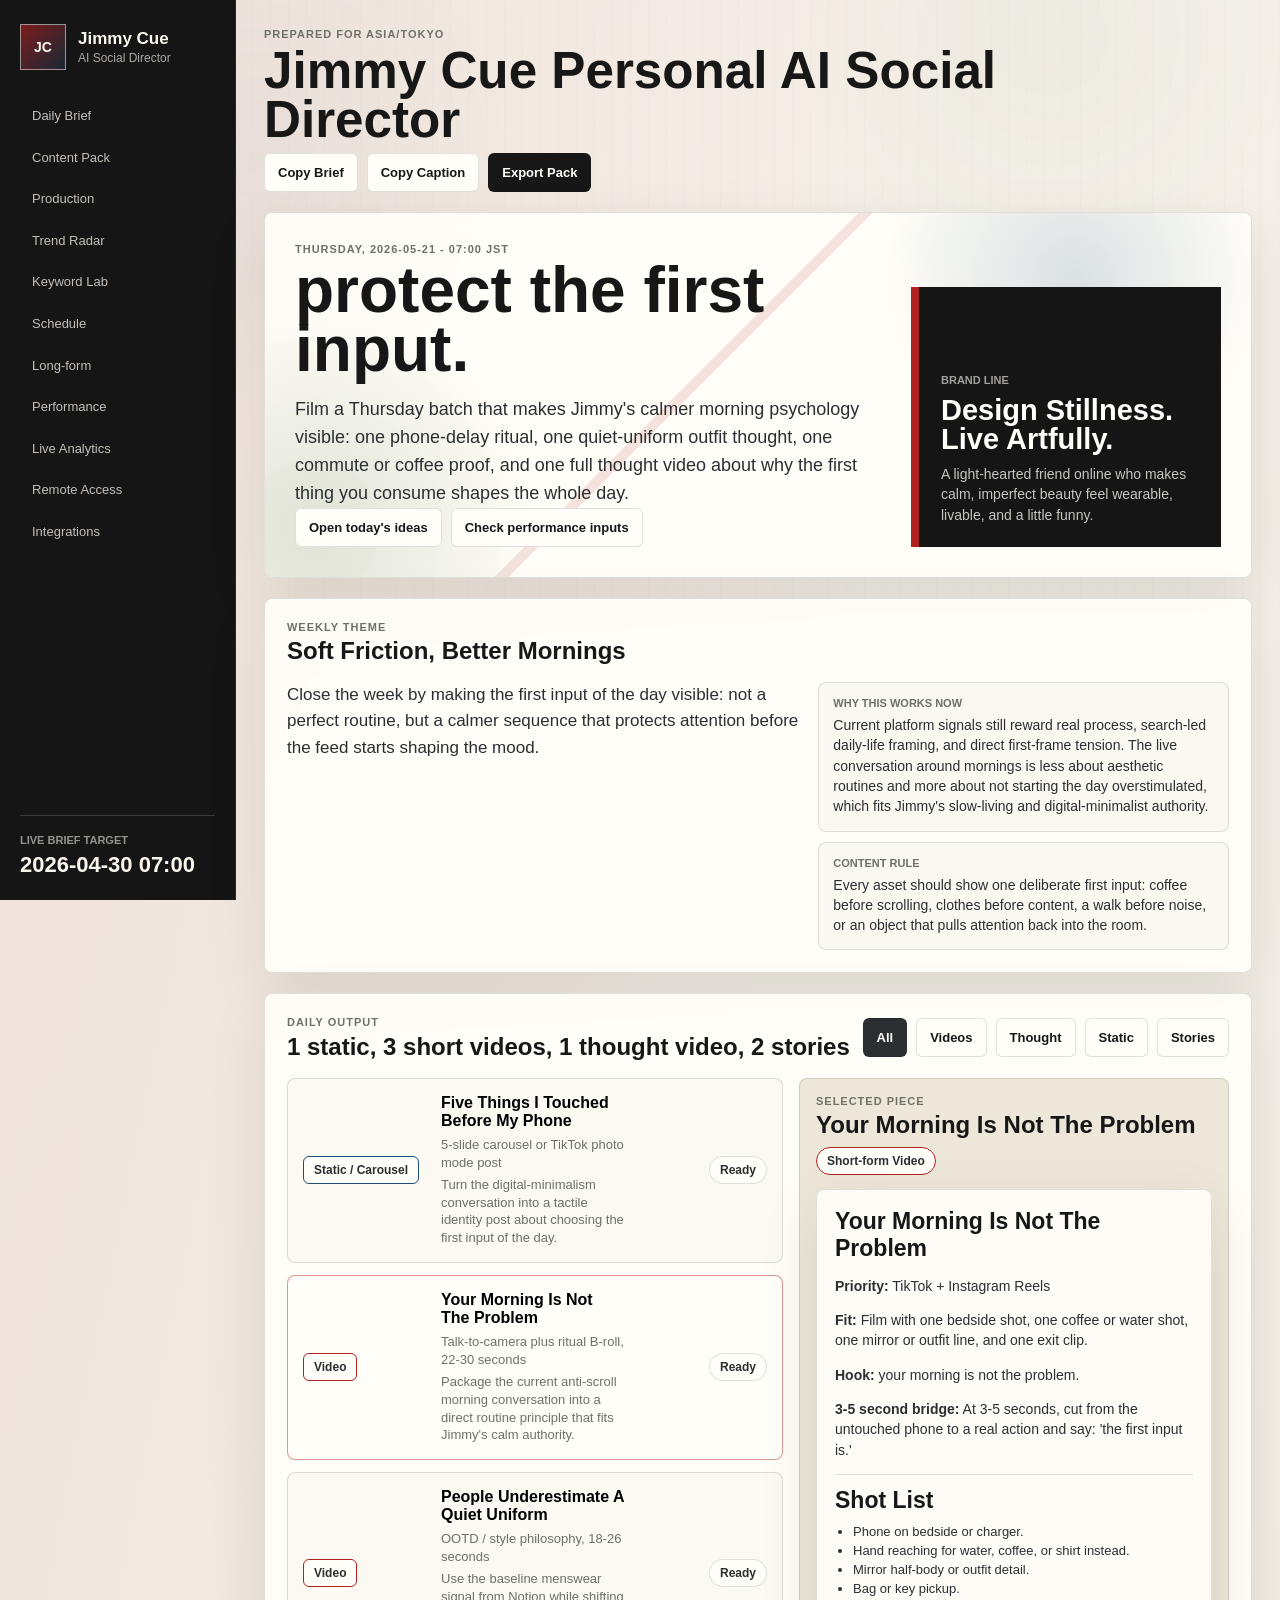
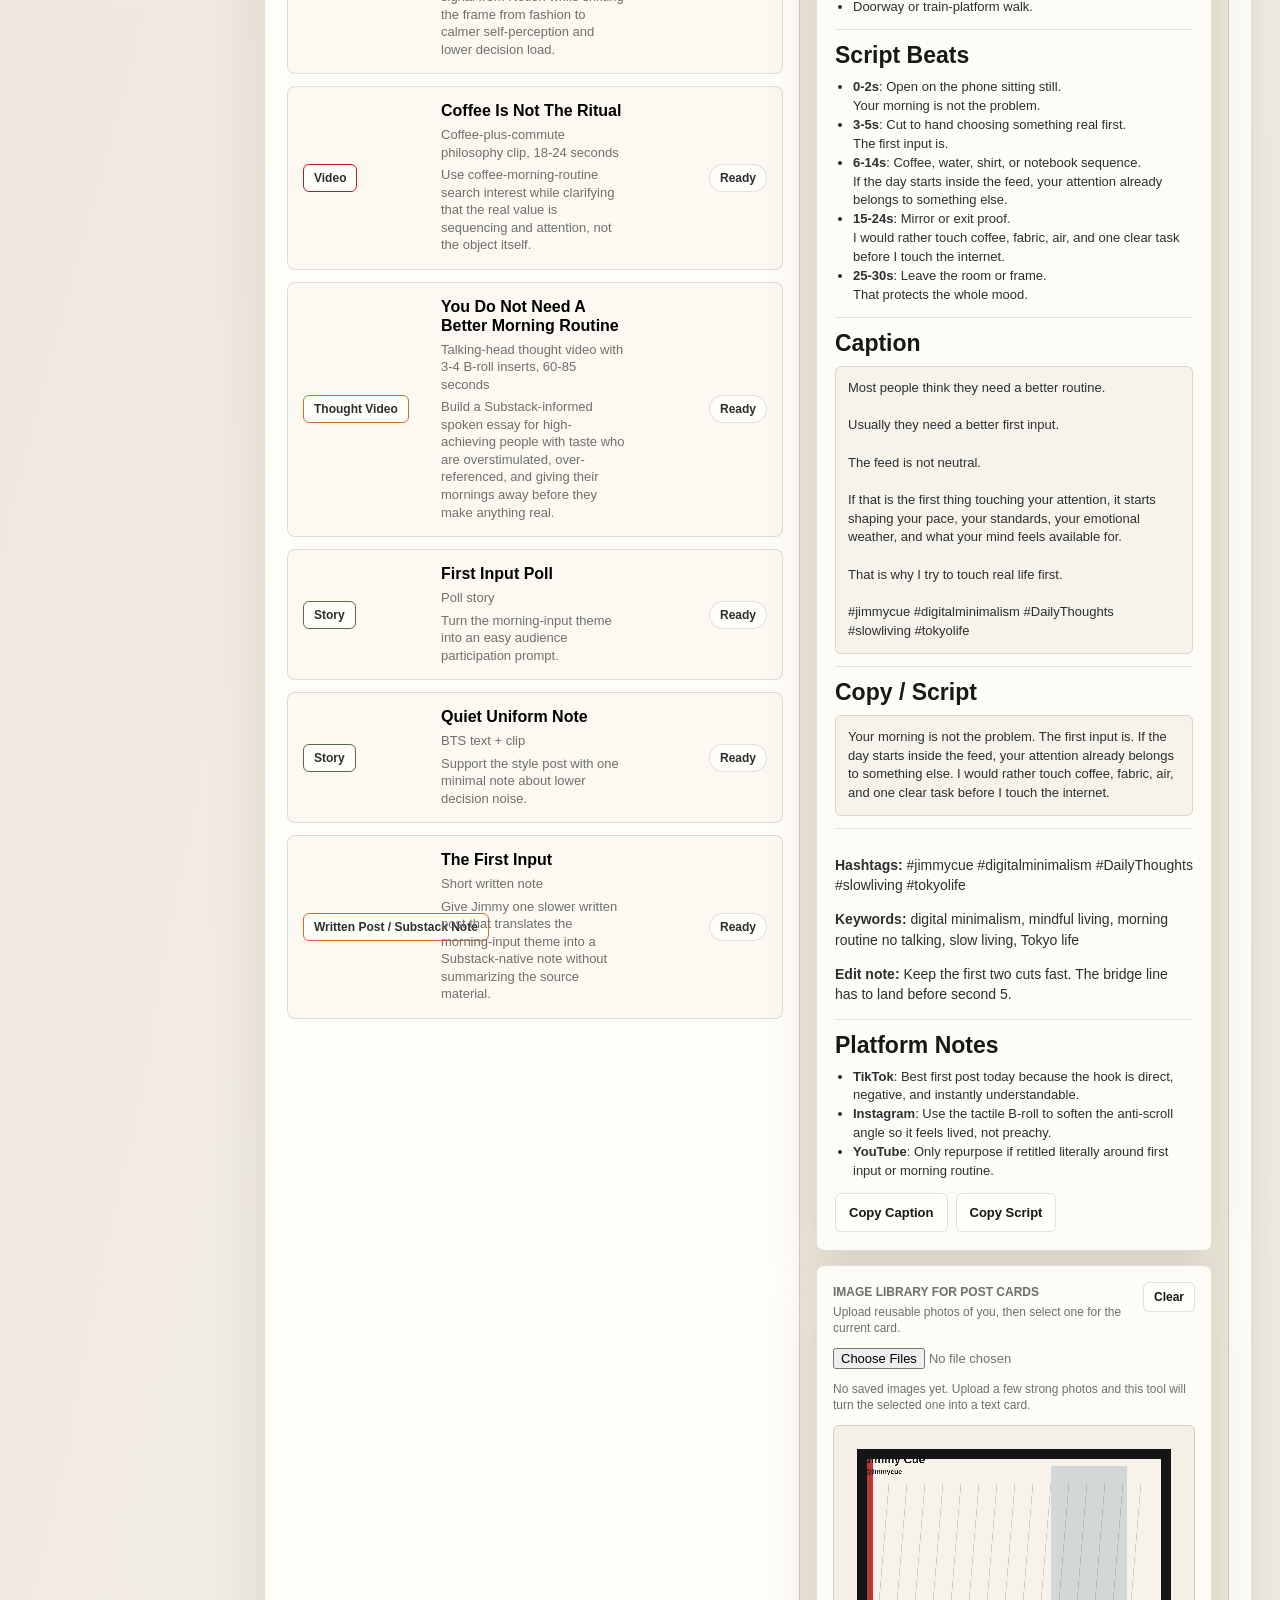
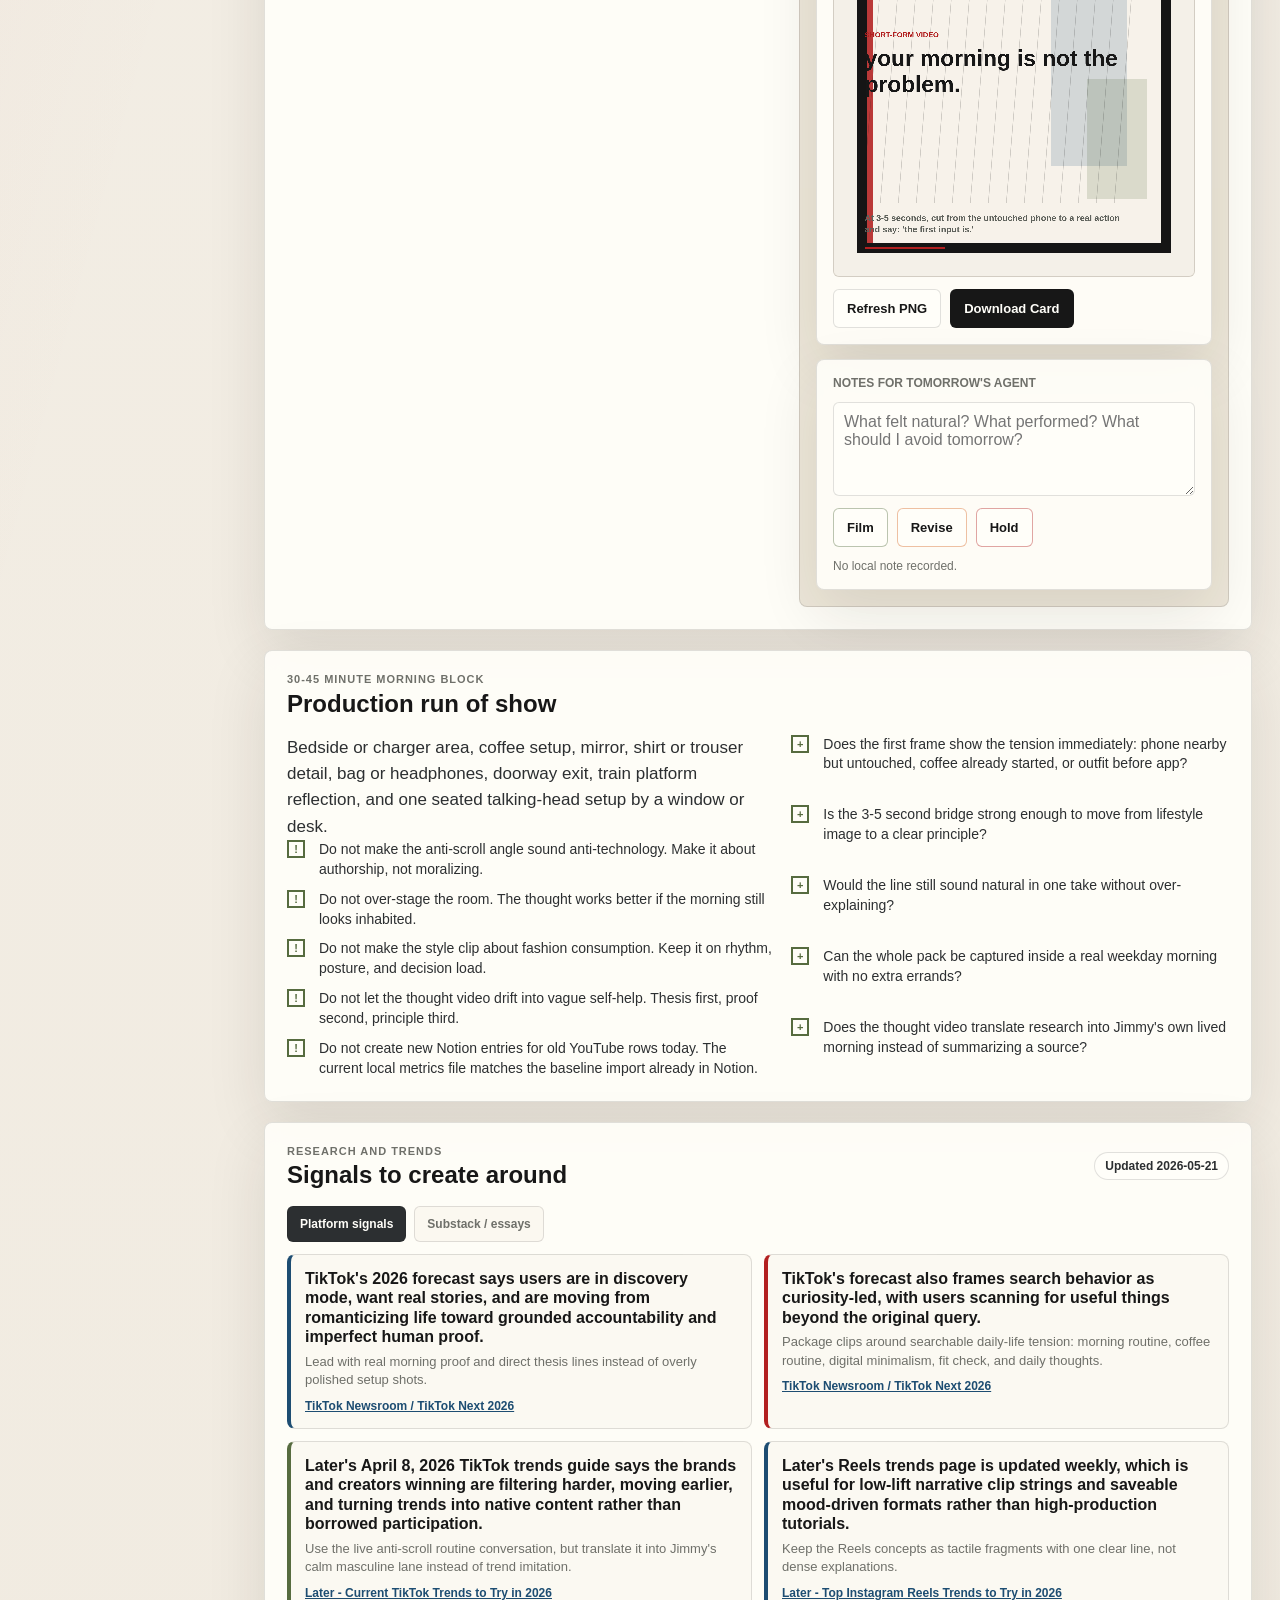
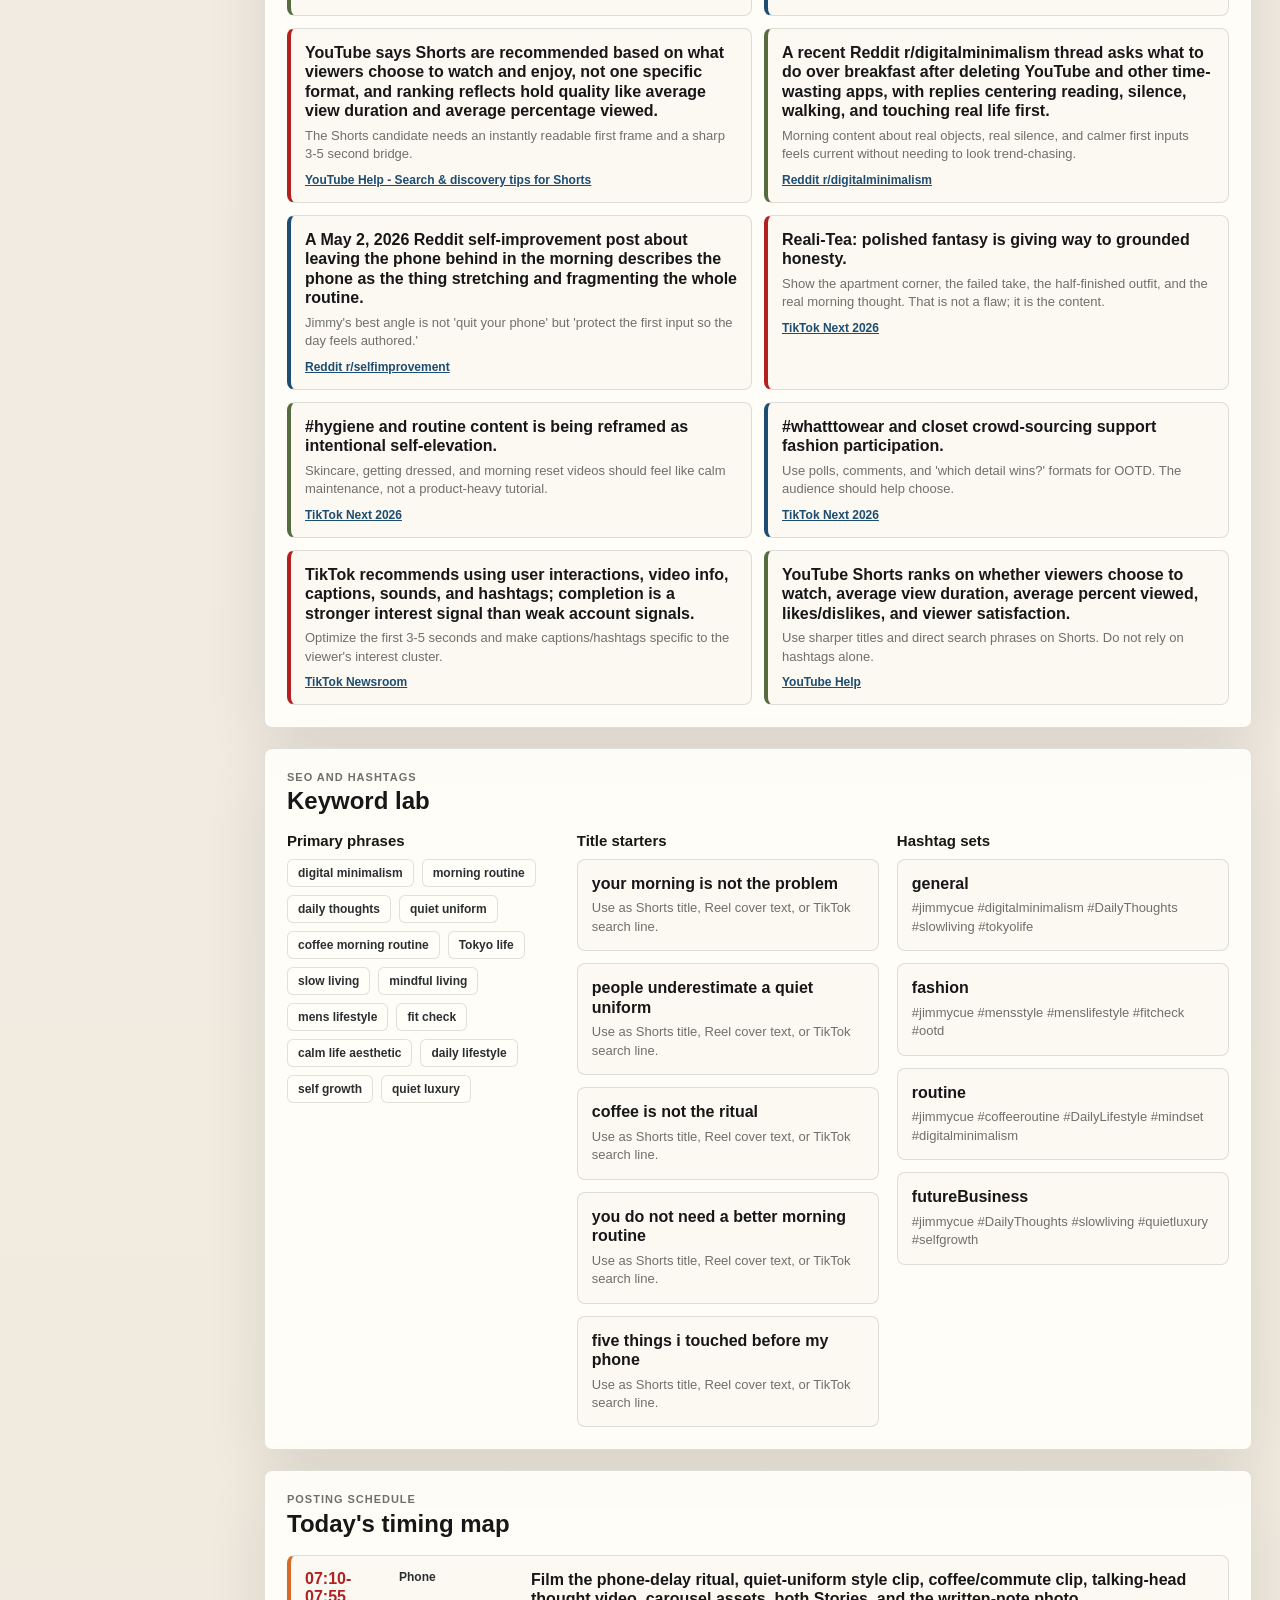
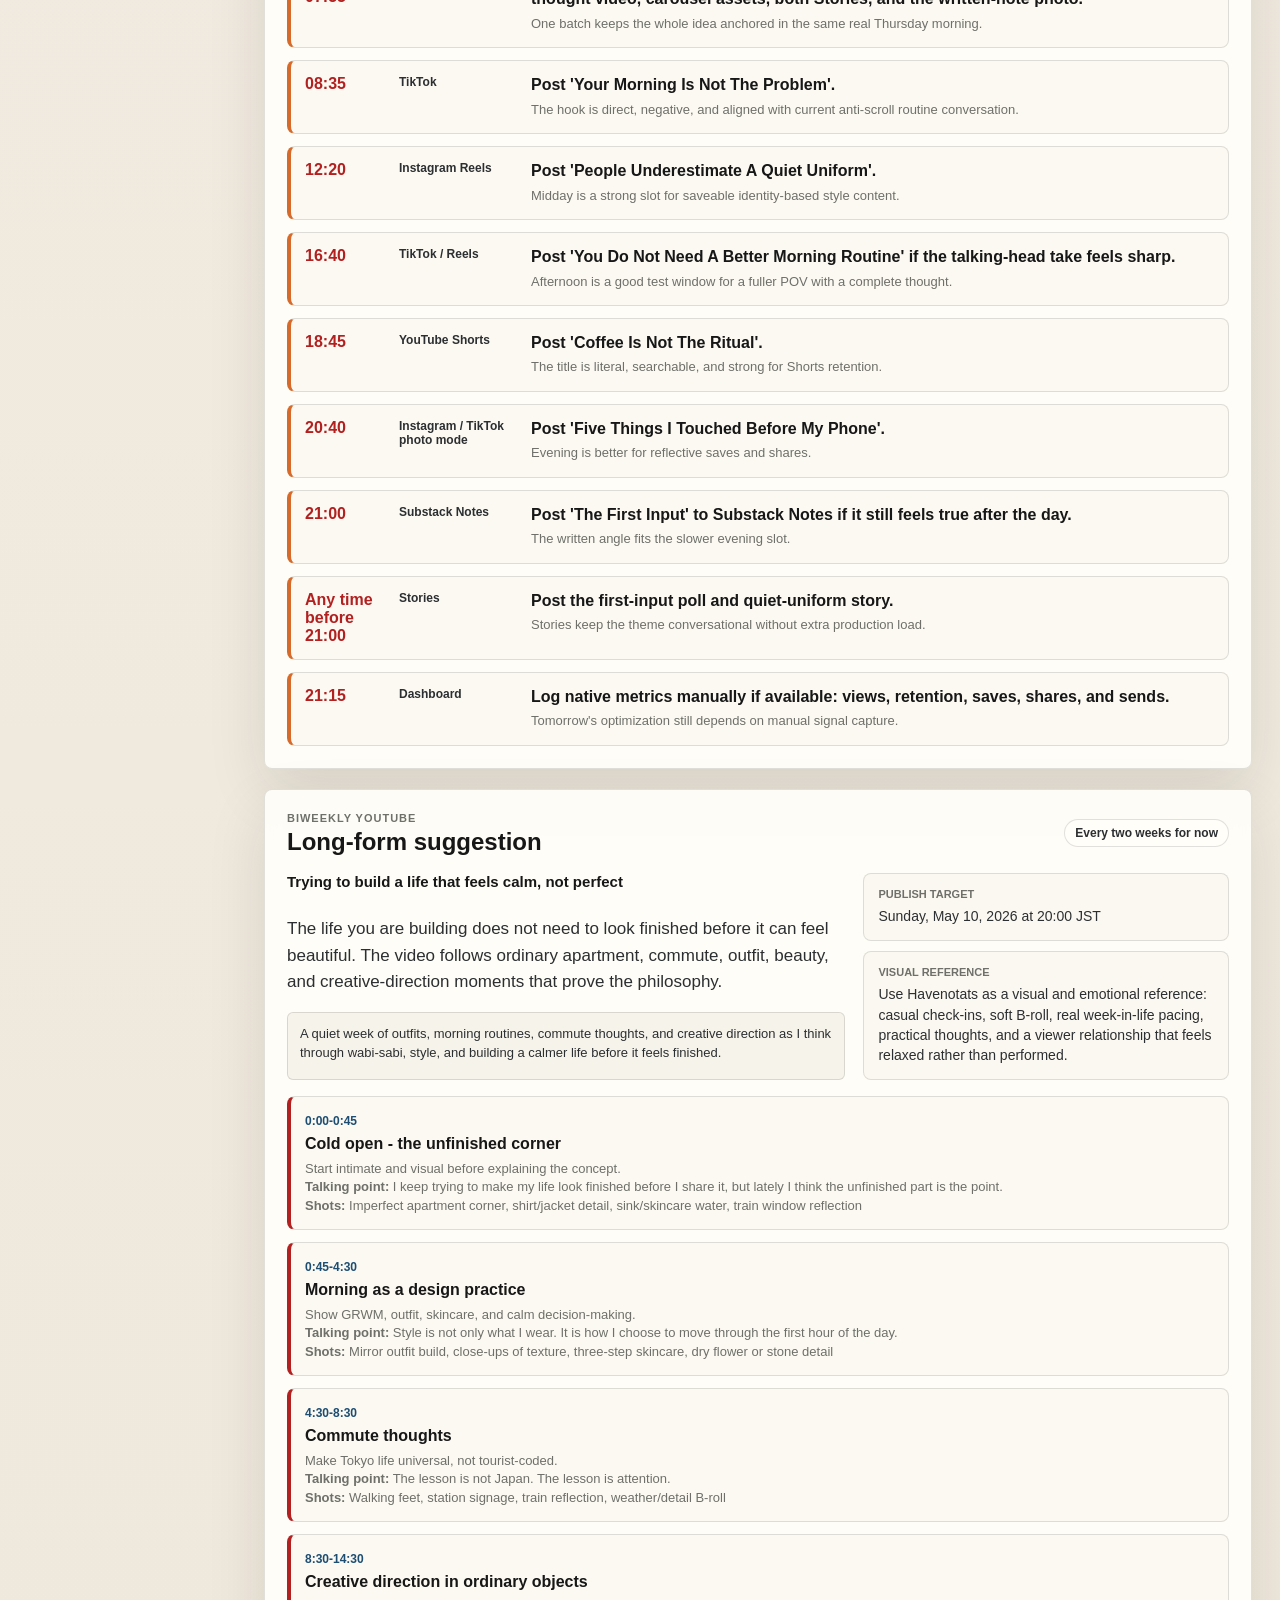
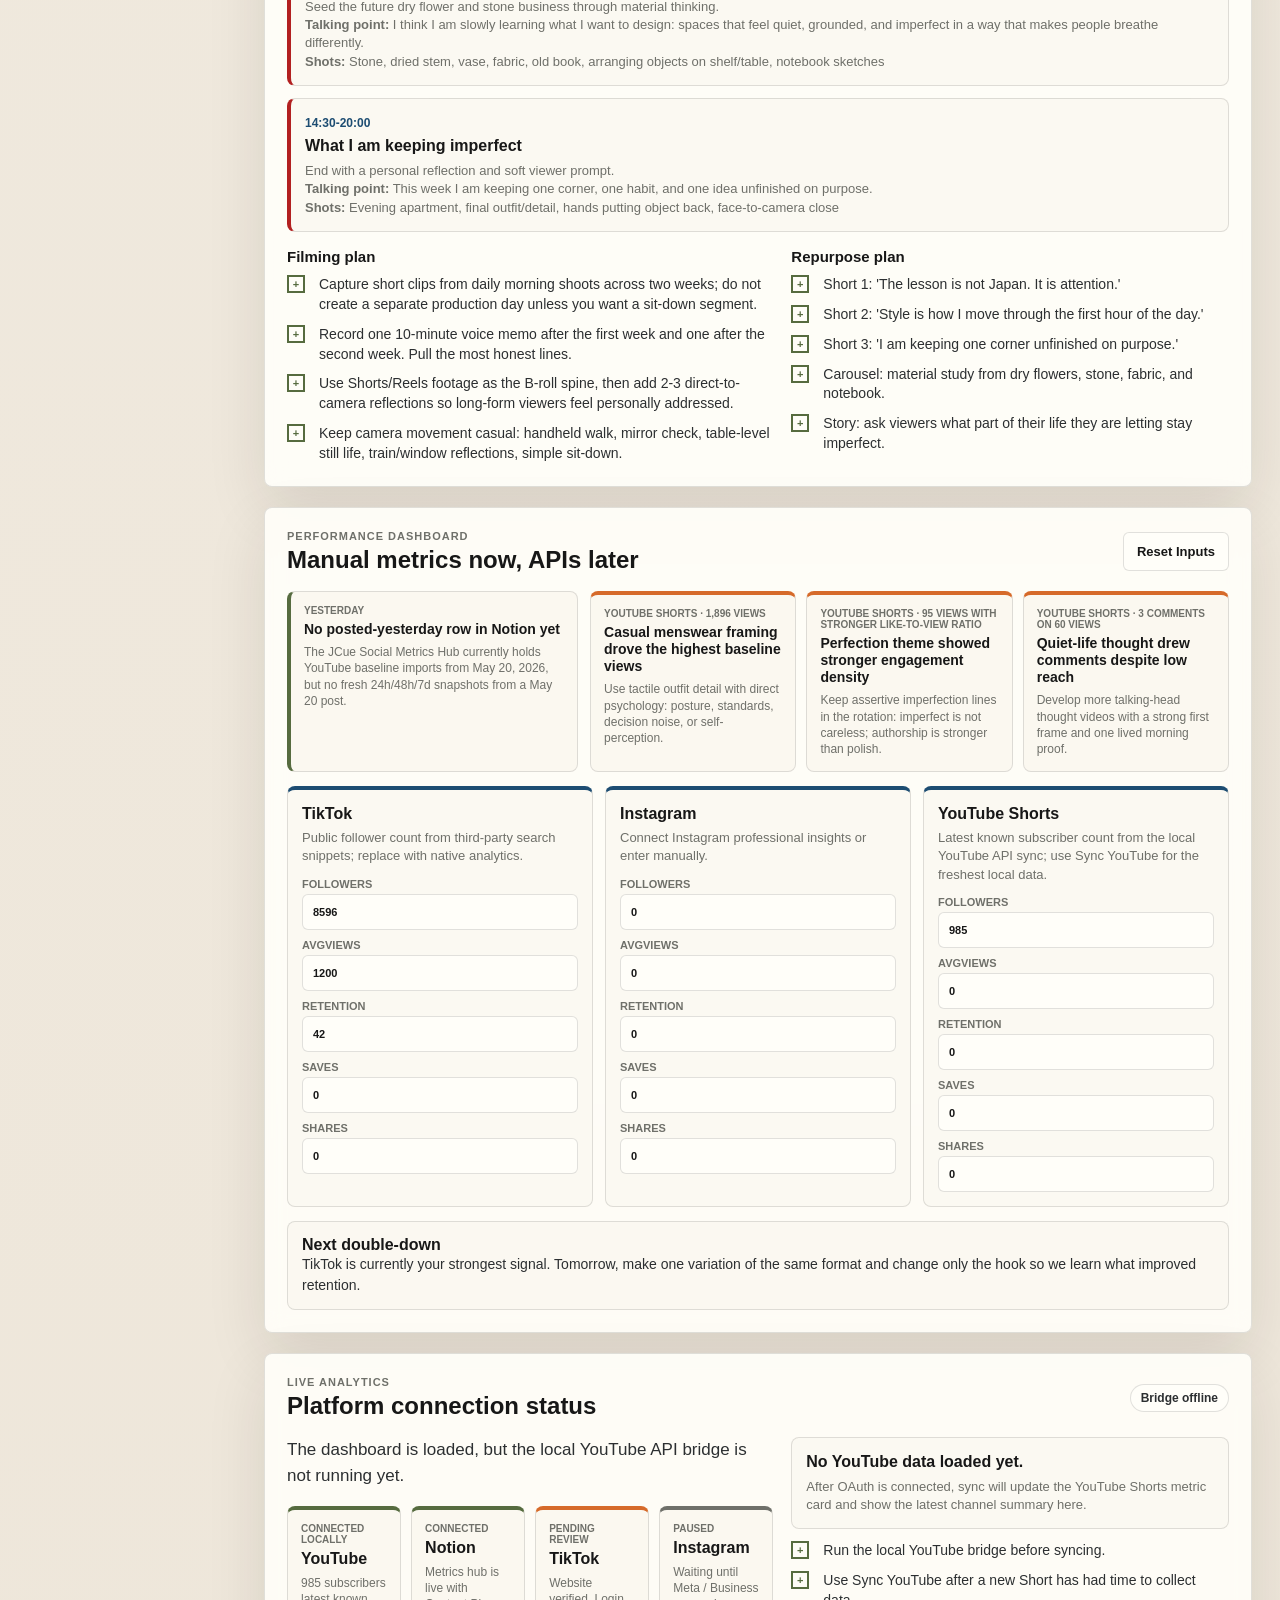
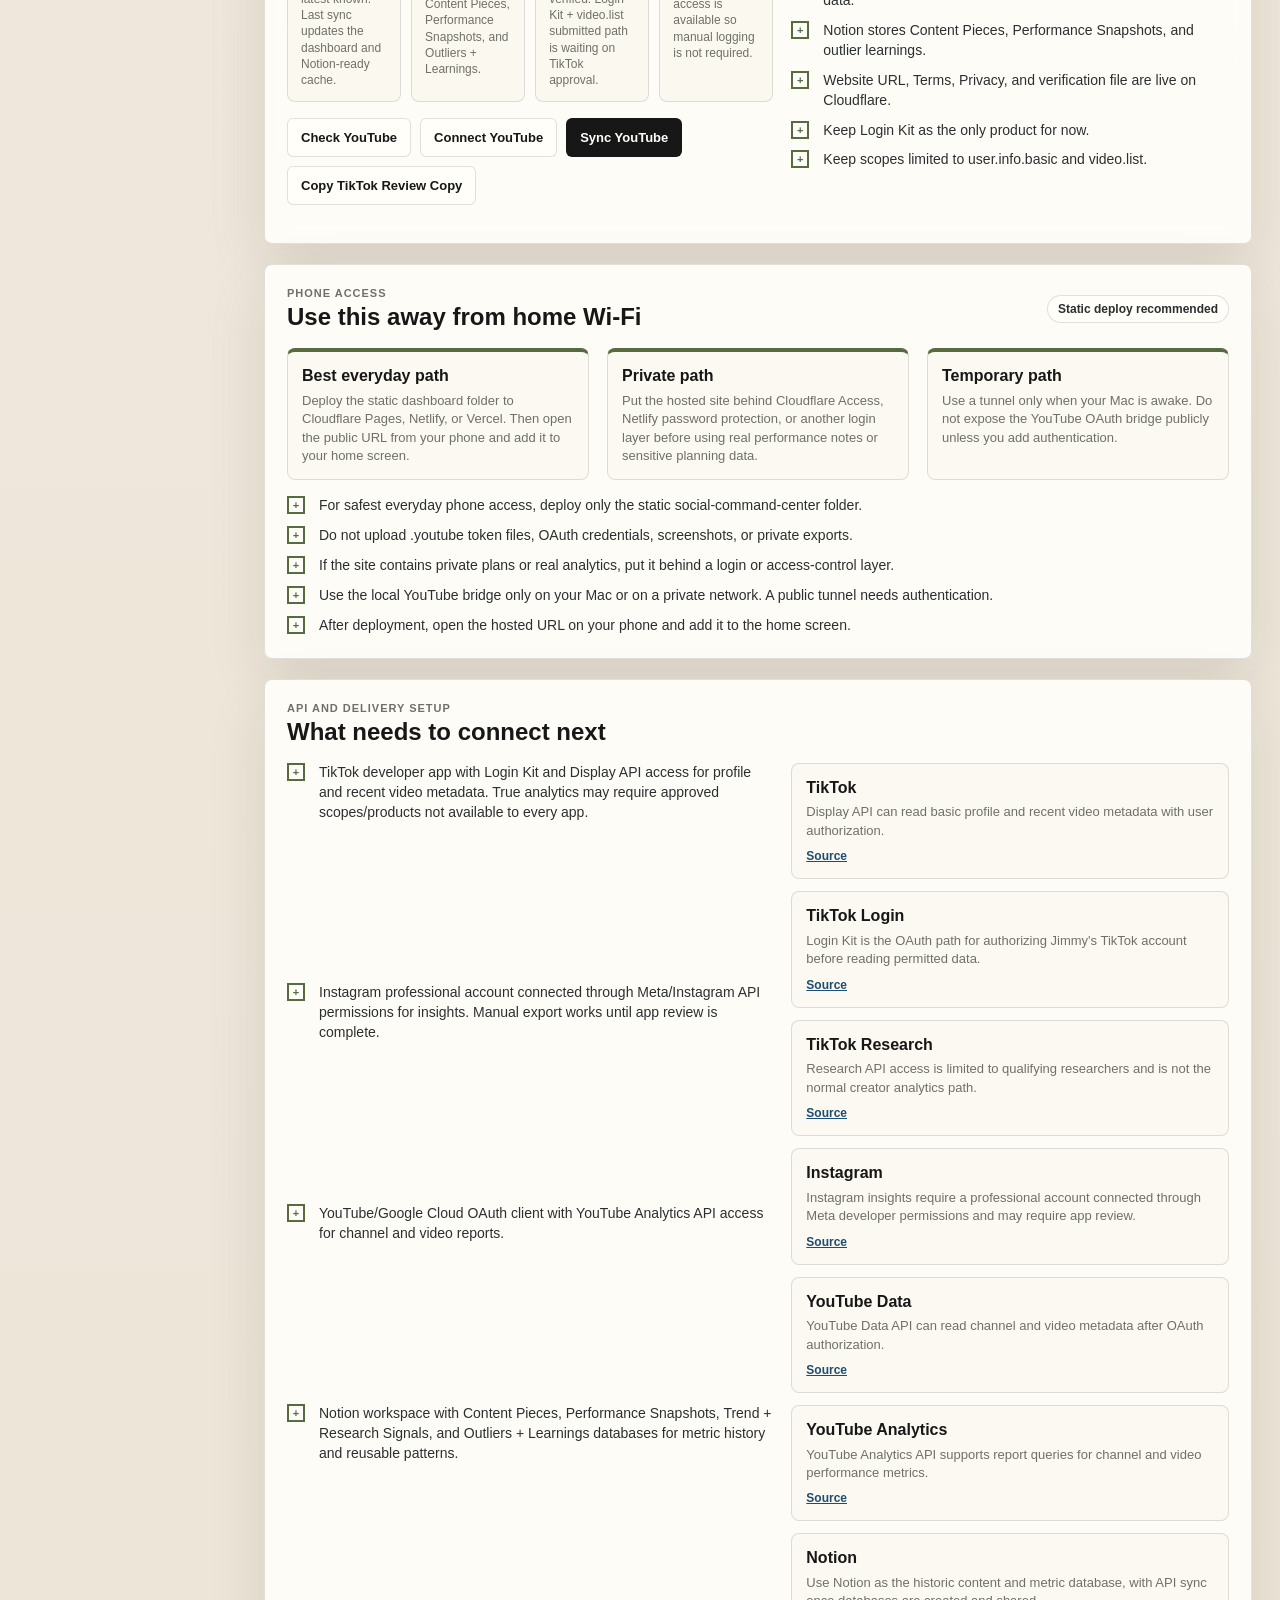
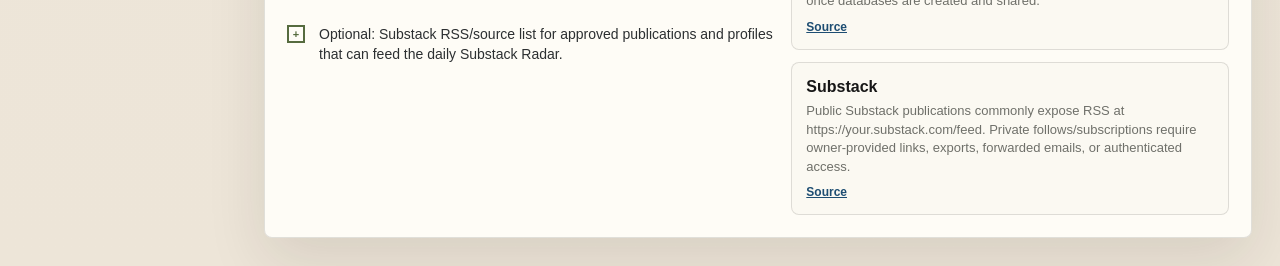
==== commit 6136a98e: "Unify live analytics and add YouTube snapshots" ====
--- a/social-command-center/index.html
+++ b/social-command-center/index.html
@@ -8,9 +8,9 @@
     <meta name="apple-mobile-web-app-capable" content="yes">
     <meta name="apple-mobile-web-app-title" content="JCue Social">
     <meta name="apple-mobile-web-app-status-bar-style" content="black-translucent">
-    <link rel="manifest" href="./manifest.webmanifest?v=2026-05-20-fused">
-    <link rel="icon" href="./assets/icon.svg?v=2026-05-20-fused" type="image/svg+xml">
-    <link rel="stylesheet" href="./styles.css?v=2026-05-20-fused">
+    <link rel="manifest" href="./manifest.webmanifest?v=2026-05-21-livehub">
+    <link rel="icon" href="./assets/icon.svg?v=2026-05-21-livehub" type="image/svg+xml">
+    <link rel="stylesheet" href="./styles.css?v=2026-05-21-livehub">
   </head>
   <body>
     <div class="texture-layer" aria-hidden="true"></div>
@@ -32,8 +32,7 @@
           <a href="#schedule">Schedule</a>
           <a href="#longform">Long-form</a>
           <a href="#performance">Performance</a>
-          <a href="#youtube-api">YouTube API</a>
-          <a href="#tiktok-api">TikTok API</a>
+          <a href="#live-analytics">Live Analytics</a>
           <a href="#remote-access">Remote Access</a>
           <a href="#integrations">Integrations</a>
         </nav>
@@ -274,51 +273,31 @@
           </div>
         </section>
 
-        <section class="panel" id="youtube-api" aria-labelledby="youtubeApiTitle">
+        <section class="panel" id="live-analytics" aria-labelledby="liveAnalyticsTitle">
           <div class="panel-heading row-heading">
             <div>
               <p class="section-label">Live analytics</p>
-              <h2 id="youtubeApiTitle">YouTube API connection</h2>
+              <h2 id="liveAnalyticsTitle">Platform connection status</h2>
             </div>
             <span class="quiet-pill" id="youtubeConnectionState">Local bridge not checked</span>
           </div>
-          <div class="youtube-layout">
-            <div>
-              <p class="large-body" id="youtubeApiSummary">Connect a local OAuth bridge to bring YouTube channel and analytics metrics into this dashboard.</p>
+          <div class="live-analytics-layout">
+            <div class="analytics-main">
+              <p class="large-body" id="youtubeApiSummary">YouTube is connected through the local bridge. TikTok is waiting for app review. Instagram is paused until Meta access is available.</p>
+              <div class="platform-status-grid" id="platformStatusGrid"></div>
               <div class="youtube-actions">
-                <button type="button" class="secondary-button" id="checkYoutubeApiButton">Check Bridge</button>
+                <button type="button" class="secondary-button" id="checkYoutubeApiButton">Check YouTube</button>
                 <button type="button" class="secondary-button" id="connectYoutubeButton">Connect YouTube</button>
-                <button type="button" class="primary-button" id="syncYoutubeButton">Sync Metrics</button>
-              </div>
-              <div class="check-list" id="youtubeSetupList"></div>
-            </div>
-            <div class="api-note youtube-result" id="youtubeMetricsPreview">
-              <strong>No YouTube data loaded yet.</strong>
-              <p>After OAuth is connected, sync will update the YouTube Shorts metric card and show the latest channel summary here.</p>
-            </div>
-          </div>
-        </section>
-
-        <section class="panel" id="tiktok-api" aria-labelledby="tiktokApiTitle">
-          <div class="panel-heading row-heading">
-            <div>
-              <p class="section-label">Live analytics</p>
-              <h2 id="tiktokApiTitle">TikTok API connection</h2>
-            </div>
-            <span class="quiet-pill">Review pending</span>
-          </div>
-          <div class="youtube-layout">
-            <div>
-              <p class="large-body">TikTok is prepared for Login Kit + video.list. After TikTok approves the app, this panel can connect @jimmycue and sync recent video metadata into Notion.</p>
-              <div class="youtube-actions">
-                <button type="button" class="secondary-button" id="copyTikTokReviewButton">Copy Review Copy</button>
-                <a class="secondary-button" href="./tiktokg09LzpnUlHvlW1W7a2mjB1finOLw7A2V.txt" target="_blank" rel="noreferrer">Verify File</a>
-              </div>
-              <div class="check-list" id="tiktokSetupList"></div>
-            </div>
-            <div class="api-note tiktok-result">
-              <strong>Current status</strong>
-              <p>Website verified. Login Kit is the only product. Scopes should remain user.info.basic and video.list. Demo video still needs to be uploaded before review.</p>
+                <button type="button" class="primary-button" id="syncYoutubeButton">Sync YouTube</button>
+                <button type="button" class="secondary-button" id="copyTikTokReviewButton">Copy TikTok Review Copy</button>
+              </div>
+            </div>
+            <div class="analytics-side">
+              <div class="api-note youtube-result" id="youtubeMetricsPreview">
+                <strong>No YouTube data loaded yet.</strong>
+                <p>After OAuth is connected, sync will update the YouTube Shorts metric card and show the latest channel summary here.</p>
+              </div>
+              <div class="check-list compact-checks" id="liveAnalyticsChecklist"></div>
             </div>
           </div>
         </section>
@@ -362,8 +341,8 @@
 
     </div>
 
-    <script src="./data/social-plan.js?v=2026-05-20-fused"></script>
-    <script src="./data/daily-updates.js?v=2026-05-20-fused"></script>
-    <script src="./app.js?v=2026-05-20-fused"></script>
+    <script src="./data/social-plan.js?v=2026-05-21-livehub"></script>
+    <script src="./data/daily-updates.js?v=2026-05-21-livehub"></script>
+    <script src="./app.js?v=2026-05-21-livehub"></script>
   </body>
 </html>
--- a/social-command-center/styles.css
+++ b/social-command-center/styles.css
@@ -378,6 +378,7 @@
 .keyword-layout,
 .longform-layout,
 .youtube-layout,
+.live-analytics-layout,
 .remote-layout {
   display: grid;
   gap: 18px;
@@ -530,8 +531,61 @@
 
 .production-layout,
 .integration-layout,
-.youtube-layout {
+.youtube-layout,
+.live-analytics-layout {
   grid-template-columns: minmax(0, 1fr) minmax(280px, 0.9fr);
+}
+
+.analytics-main,
+.analytics-side {
+  min-width: 0;
+}
+
+.platform-status-grid {
+  display: grid;
+  grid-template-columns: repeat(4, minmax(0, 1fr));
+  gap: 10px;
+  margin-top: 16px;
+}
+
+.platform-status {
+  border: 1px solid var(--line);
+  border-radius: var(--radius);
+  background: rgba(250, 247, 239, 0.78);
+  padding: 13px;
+}
+
+.platform-status.connected {
+  border-top: 4px solid var(--moss);
+}
+
+.platform-status.pending {
+  border-top: 4px solid var(--persimmon);
+}
+
+.platform-status.paused {
+  border-top: 4px solid var(--muted);
+}
+
+.platform-status span {
+  display: block;
+  margin-bottom: 5px;
+  color: var(--muted);
+  font-size: 10px;
+  font-weight: 900;
+  text-transform: uppercase;
+}
+
+.platform-status strong {
+  display: block;
+  font-size: 16px;
+}
+
+.platform-status p {
+  margin: 7px 0 0;
+  color: var(--muted);
+  font-size: 12px;
+  line-height: 1.35;
 }
 
 .remote-layout {
@@ -552,6 +606,10 @@
 
 .tiktok-result {
   border-left: 4px solid var(--lacquer);
+}
+
+.compact-checks {
+  margin-top: 12px;
 }
 
 .radar-grid,
@@ -1052,6 +1110,7 @@
   .keyword-layout,
   .longform-layout,
   .youtube-layout,
+  .live-analytics-layout,
   .remote-layout,
   .performance-intel {
     grid-template-columns: 1fr;
@@ -1064,6 +1123,7 @@
 
   .radar-grid,
   .metrics-grid,
+  .platform-status-grid,
   .source-strip,
   .outlier-strip,
   .remote-layout {
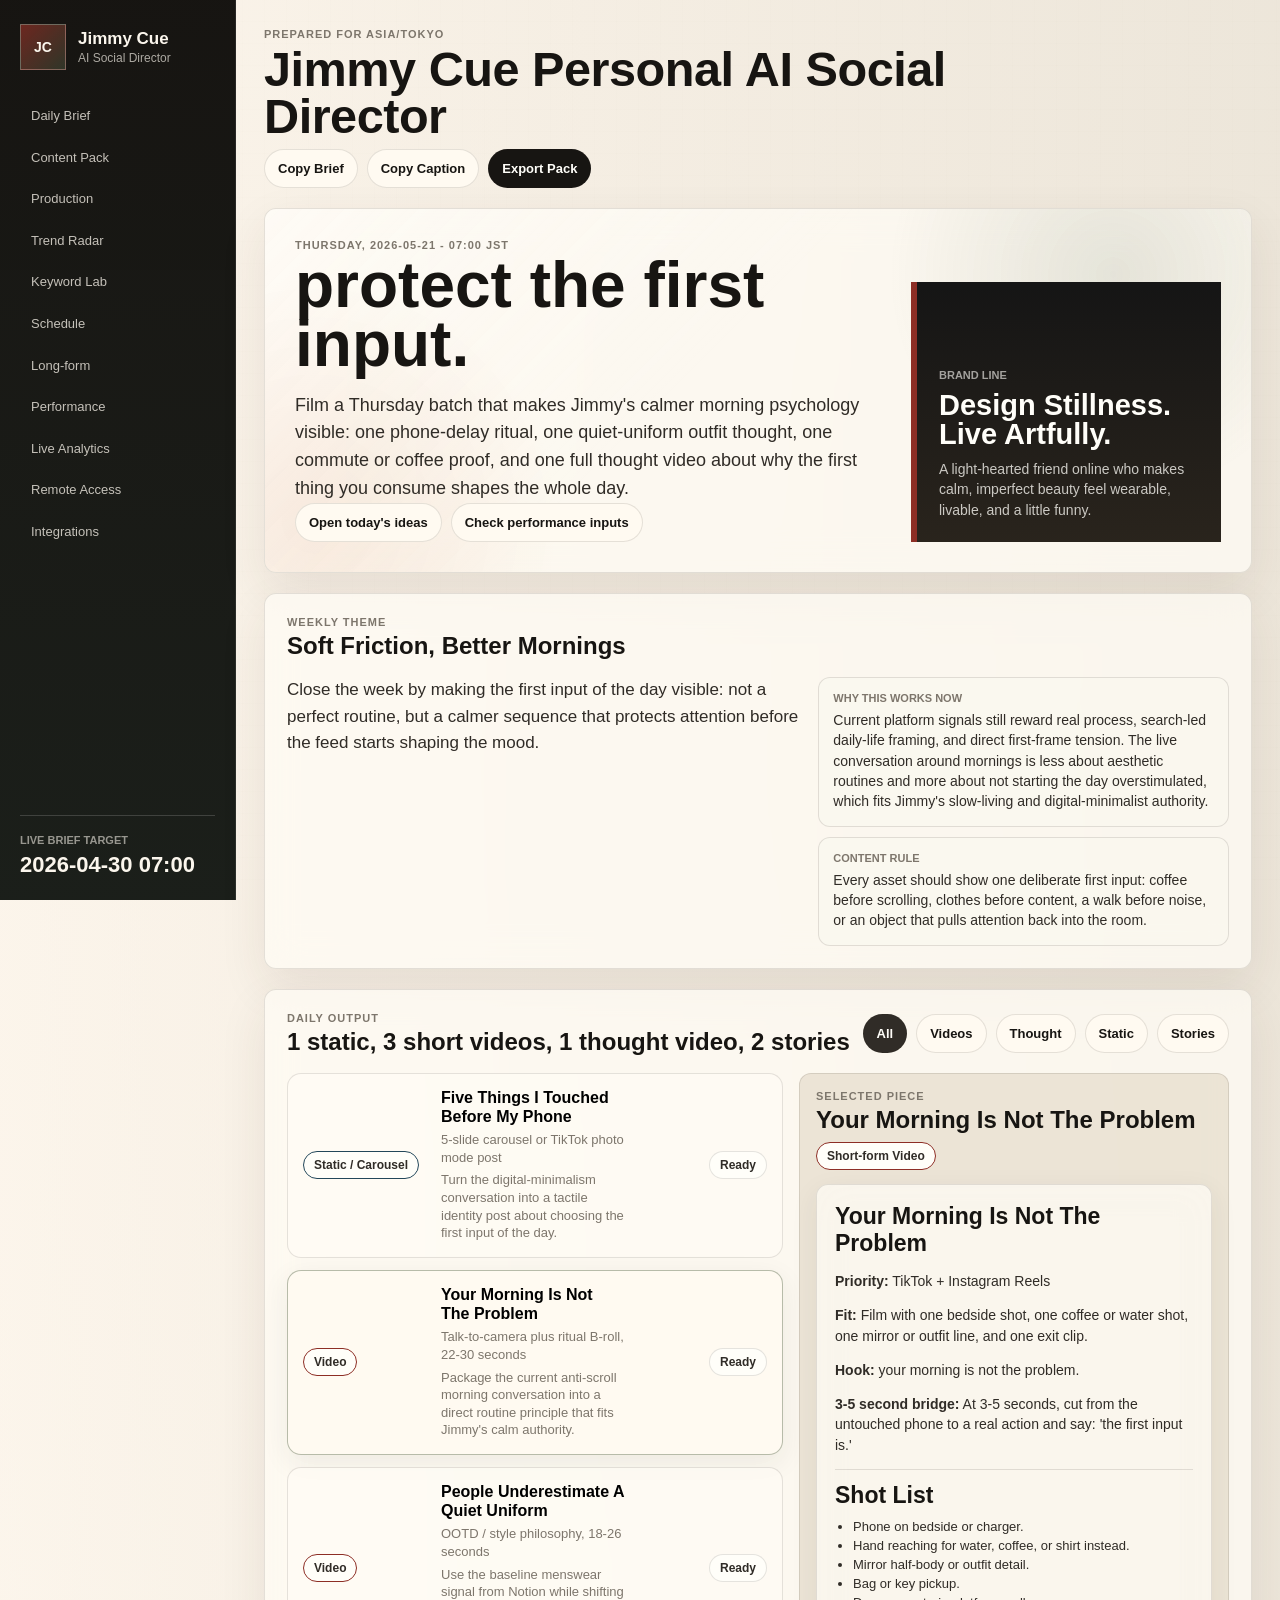
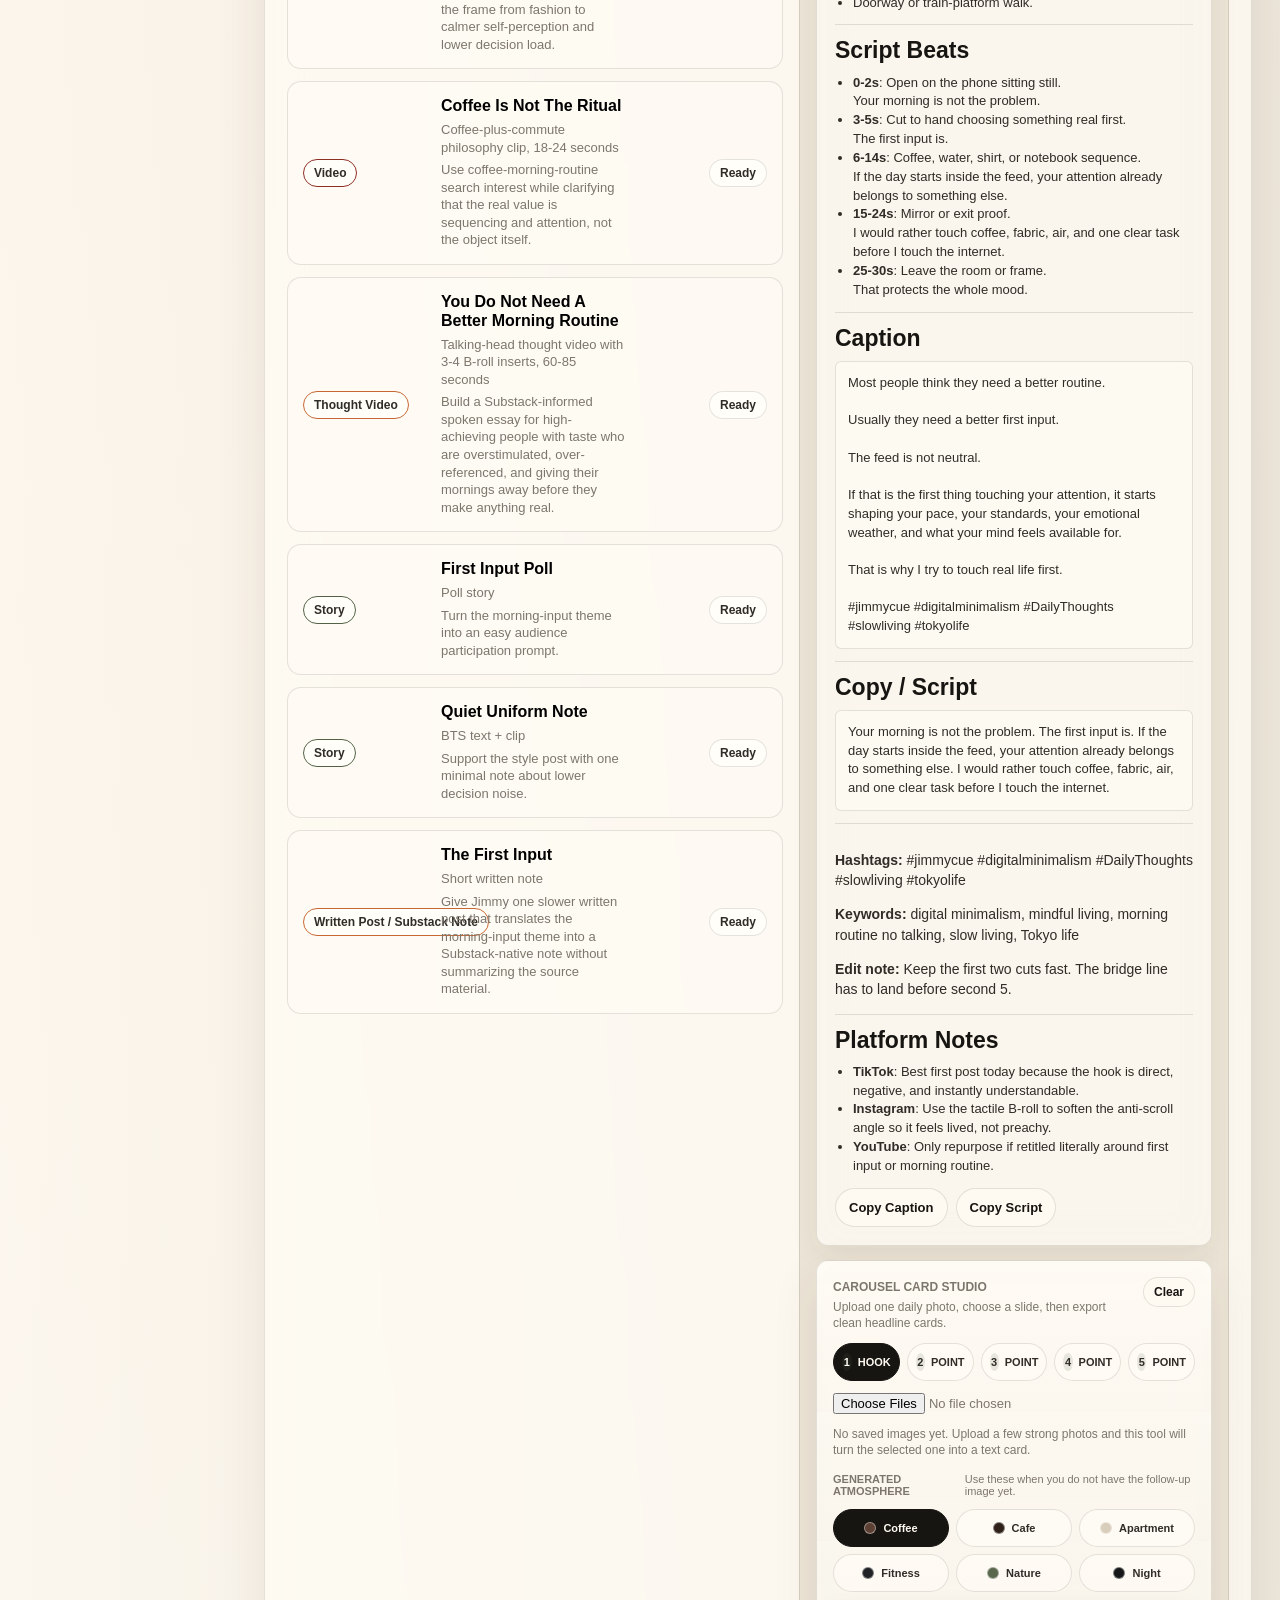
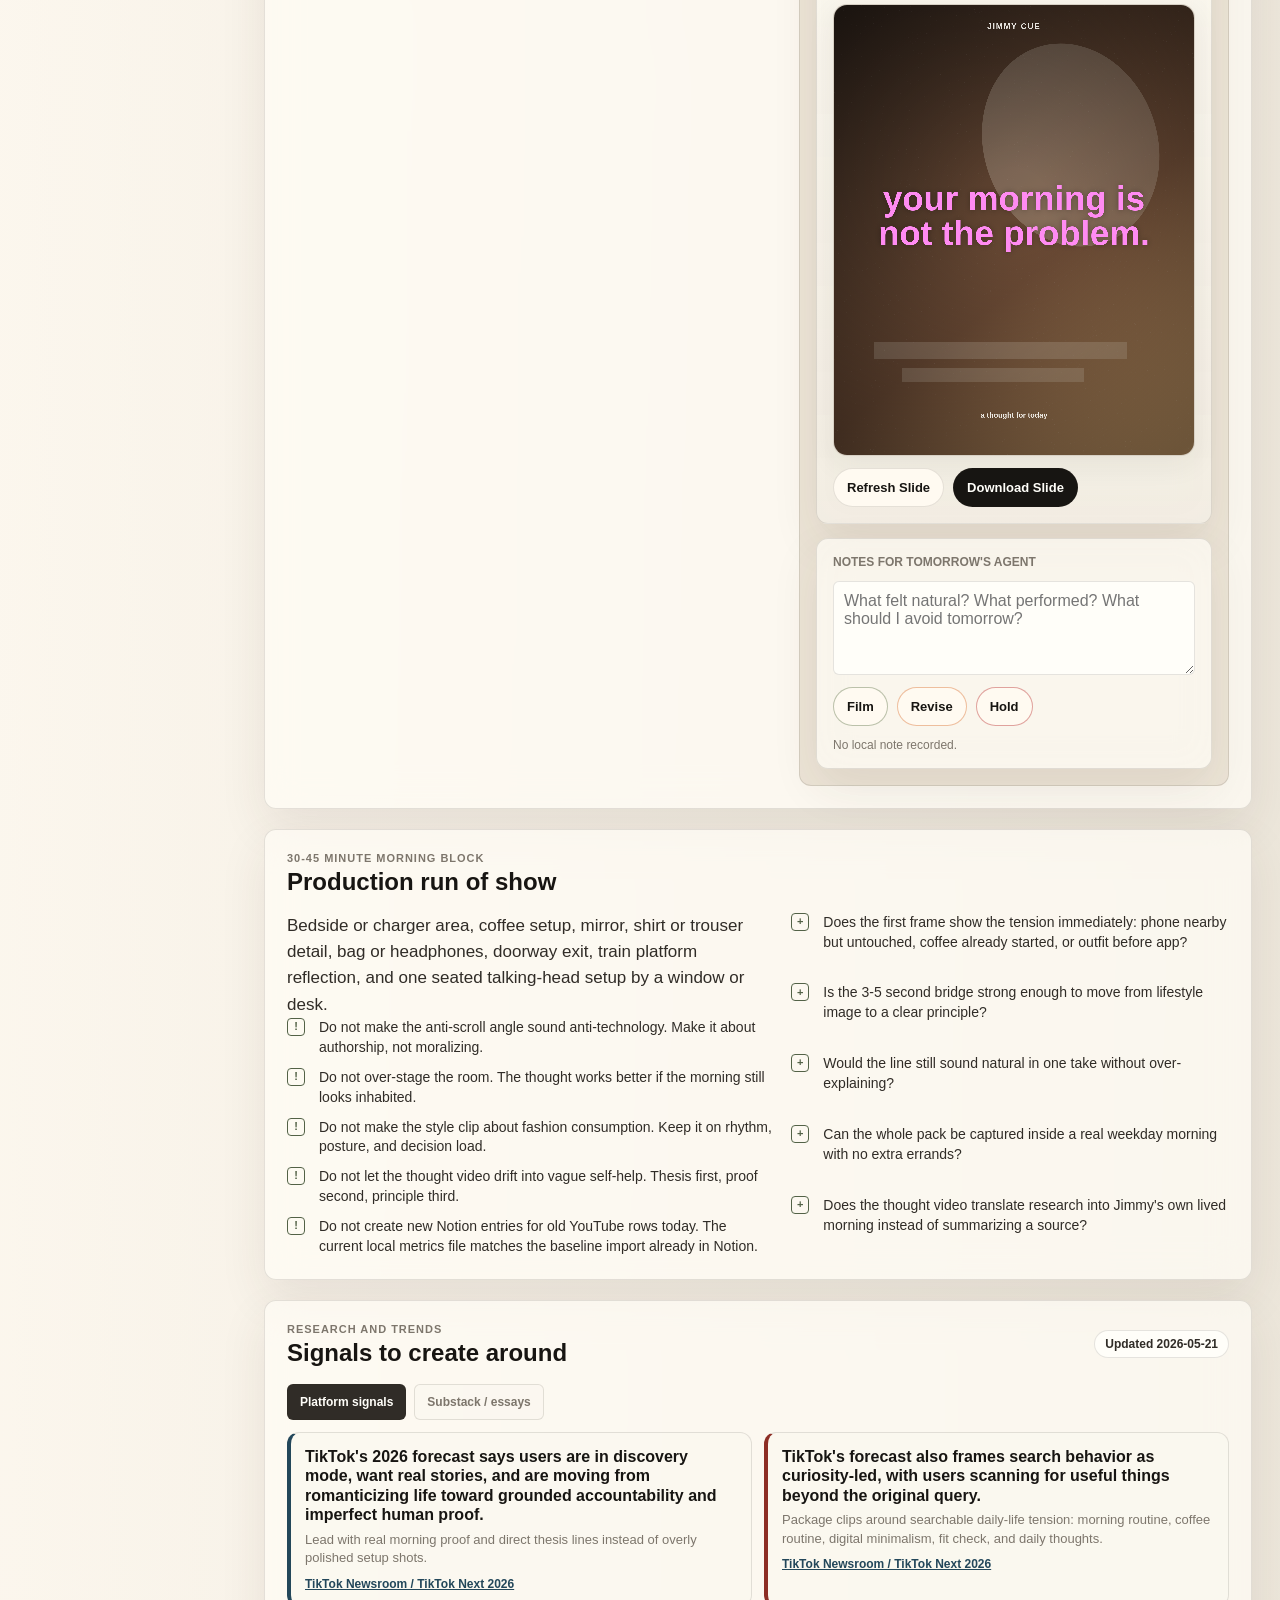
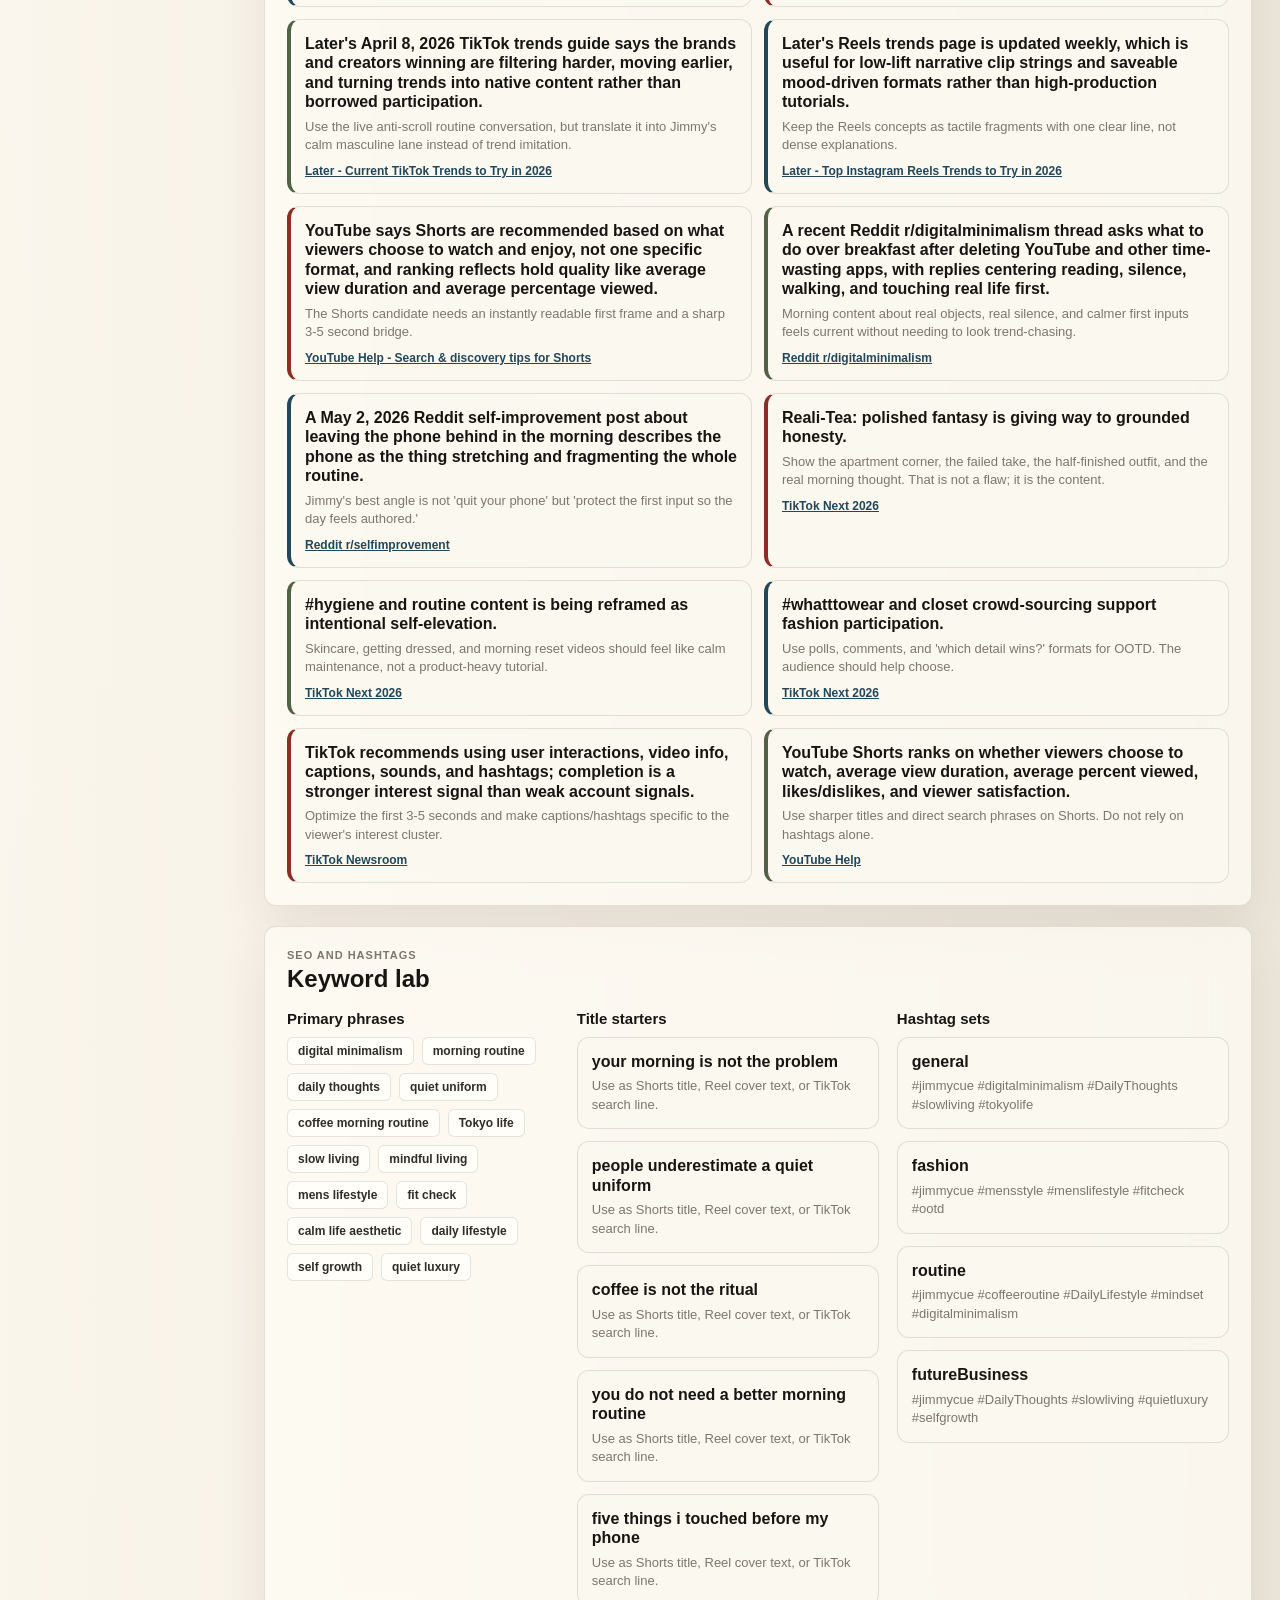
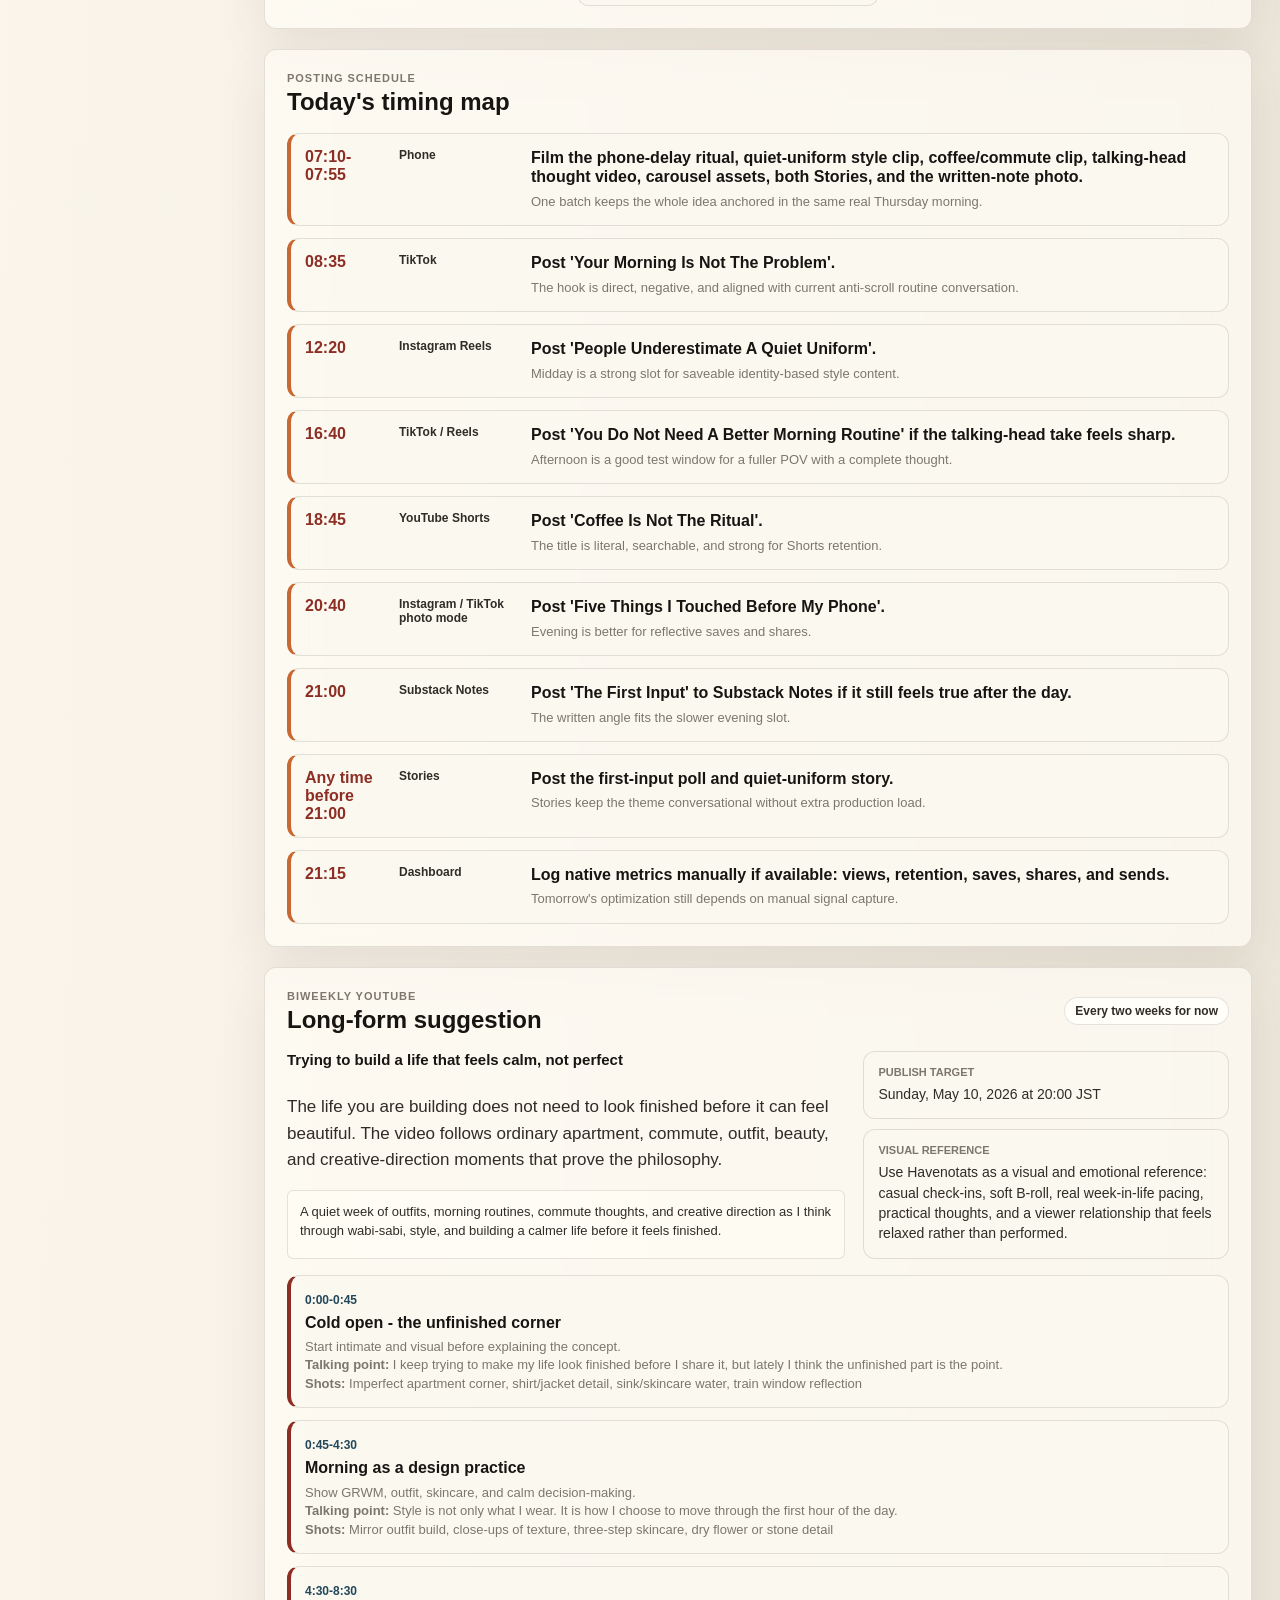
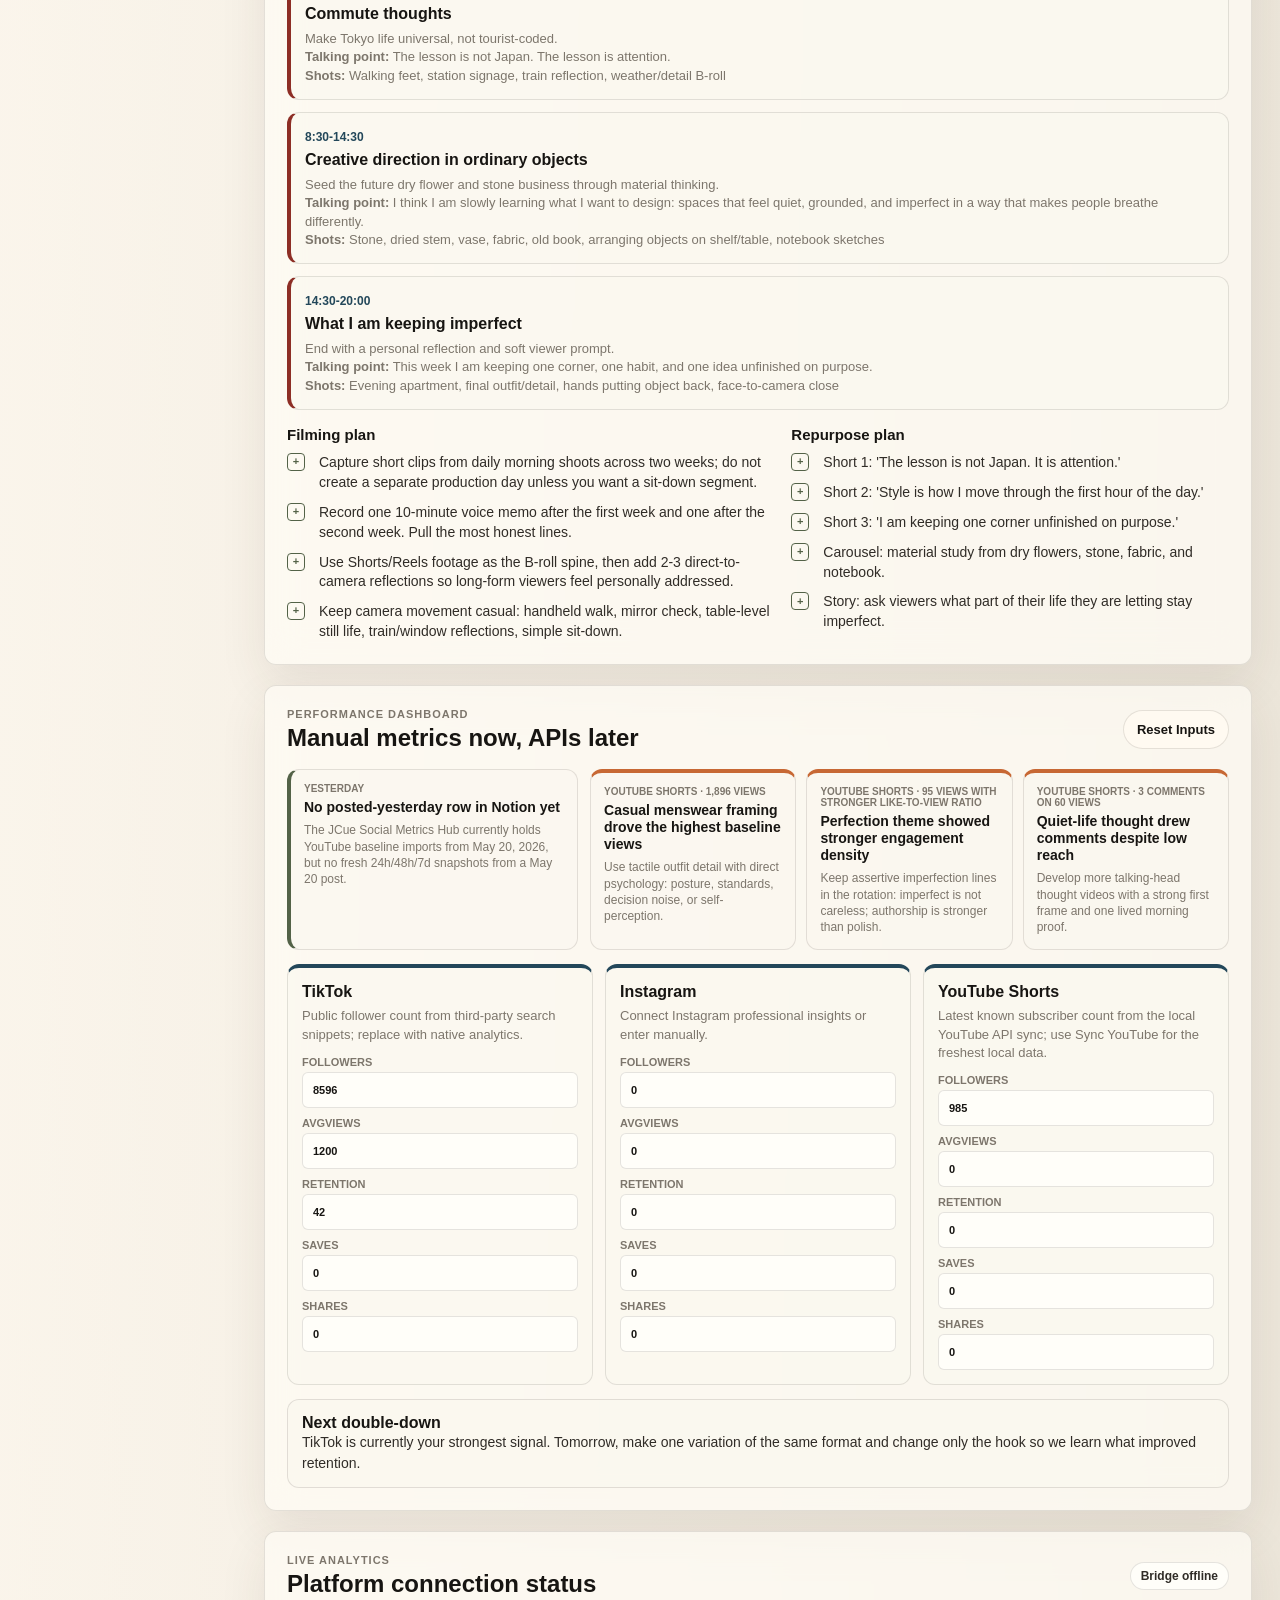
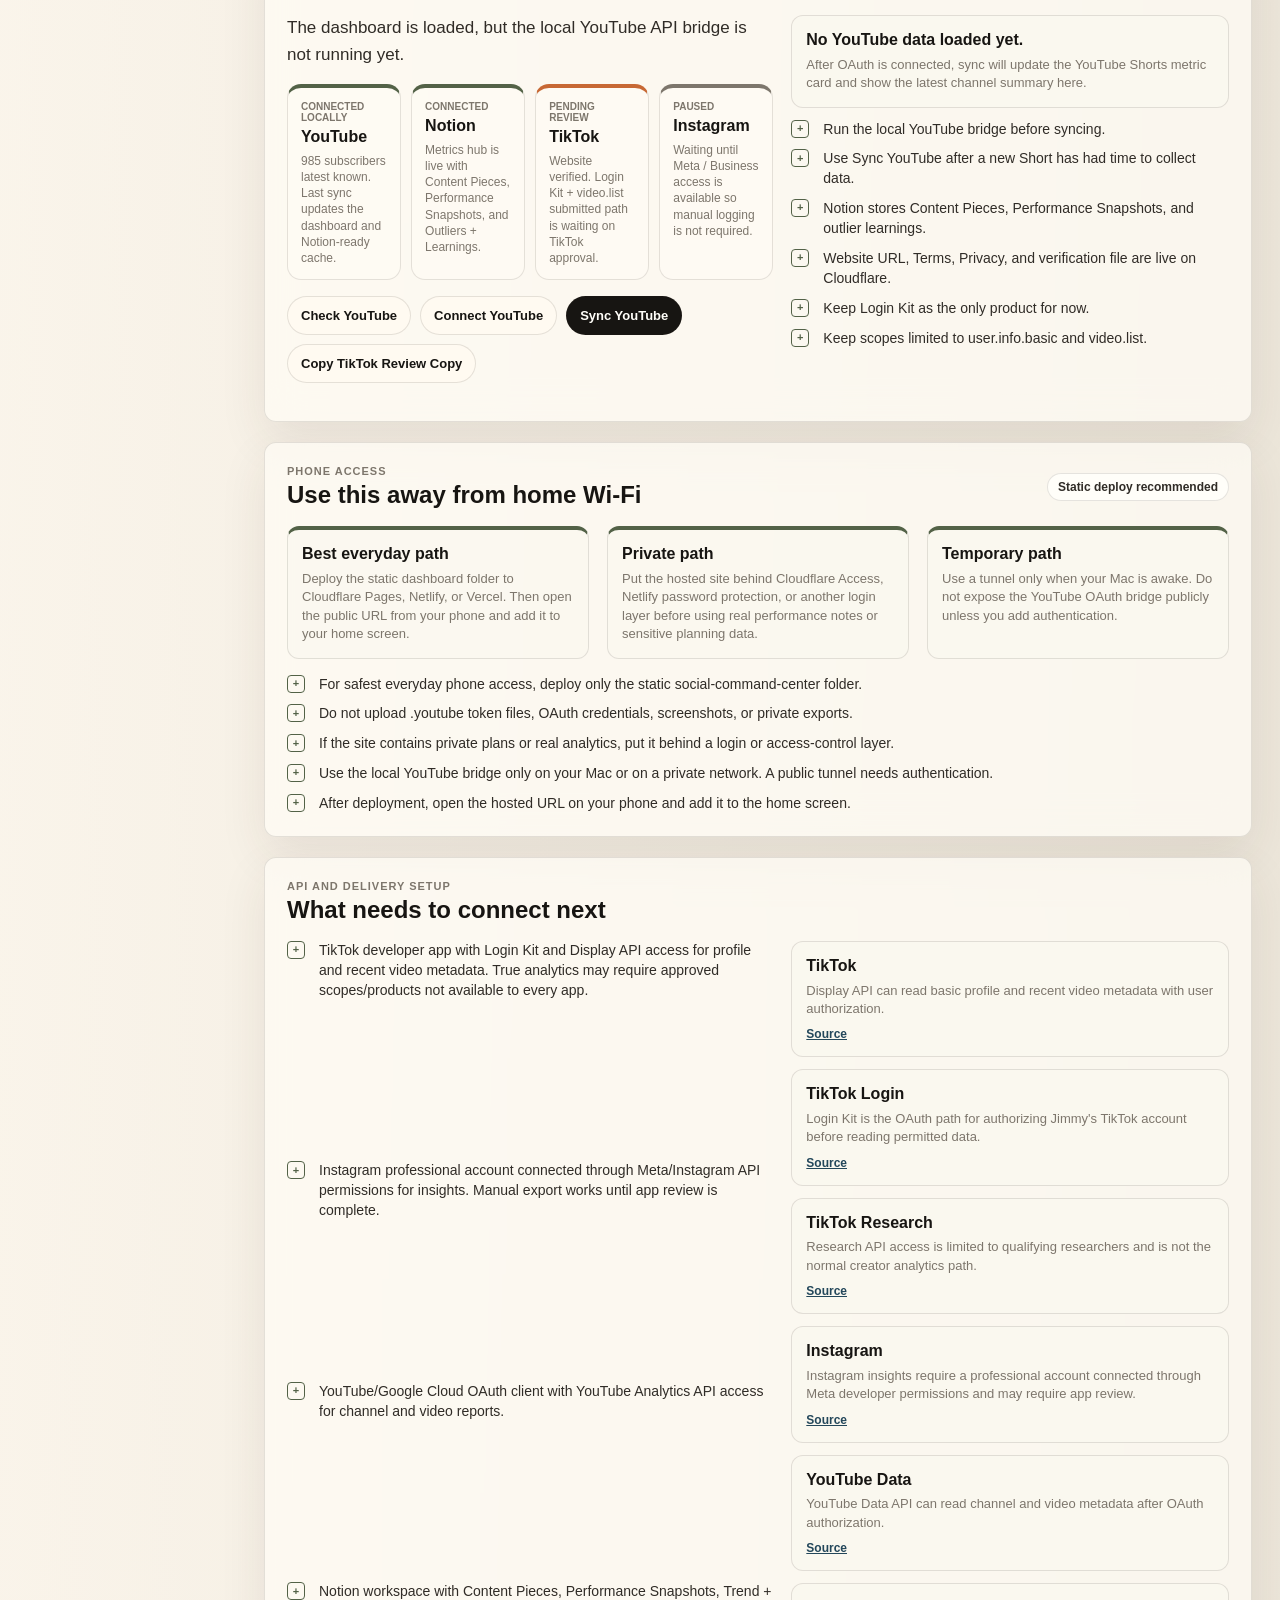
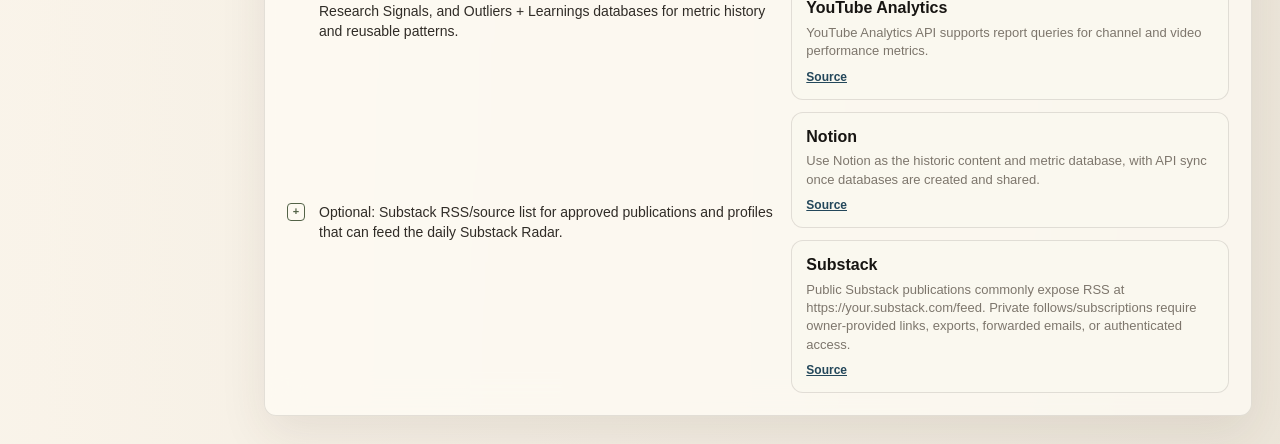
==== commit 30018659: "Refine dashboard visuals and carousel card studio" ====
--- a/social-command-center/index.html
+++ b/social-command-center/index.html
@@ -8,9 +8,9 @@
     <meta name="apple-mobile-web-app-capable" content="yes">
     <meta name="apple-mobile-web-app-title" content="JCue Social">
     <meta name="apple-mobile-web-app-status-bar-style" content="black-translucent">
-    <link rel="manifest" href="./manifest.webmanifest?v=2026-05-21-livehub">
-    <link rel="icon" href="./assets/icon.svg?v=2026-05-21-livehub" type="image/svg+xml">
-    <link rel="stylesheet" href="./styles.css?v=2026-05-21-livehub">
+    <link rel="manifest" href="./manifest.webmanifest?v=2026-05-21-atelier-ui">
+    <link rel="icon" href="./assets/icon.svg?v=2026-05-21-atelier-ui" type="image/svg+xml">
+    <link rel="stylesheet" href="./styles.css?v=2026-05-21-atelier-ui">
   </head>
   <body>
     <div class="texture-layer" aria-hidden="true"></div>
@@ -125,17 +125,23 @@
                 <div class="asset-box">
                   <div class="asset-heading">
                     <div>
-                      <label for="photoUpload">Image library for post cards</label>
-                      <p>Upload reusable photos of you, then select one for the current card.</p>
+                      <label for="photoUpload">Carousel card studio</label>
+                      <p>Upload one daily photo, choose a slide, then export clean headline cards.</p>
                     </div>
                     <button type="button" class="secondary-button small-button" id="clearImageLibraryButton">Clear</button>
                   </div>
+                  <div class="carousel-slide-selector" id="carouselSlideSelector" aria-label="Carousel slide text options"></div>
                   <input id="photoUpload" type="file" accept="image/*" multiple>
                   <div class="image-library" id="imageLibrary"></div>
+                  <div class="atmosphere-heading">
+                    <span>Generated atmosphere</span>
+                    <p>Use these when you do not have the follow-up image yet.</p>
+                  </div>
+                  <div class="atmosphere-presets" id="atmospherePresets"></div>
                   <canvas id="coverCanvas" width="1080" height="1350" aria-label="Generated social cover preview"></canvas>
                   <div class="asset-actions">
-                    <button type="button" class="secondary-button" id="refreshPngButton">Refresh PNG</button>
-                    <button type="button" class="primary-button" id="downloadPngButton">Download Card</button>
+                    <button type="button" class="secondary-button" id="refreshPngButton">Refresh Slide</button>
+                    <button type="button" class="primary-button" id="downloadPngButton">Download Slide</button>
                   </div>
                 </div>
 
@@ -341,8 +347,8 @@
 
     </div>
 
-    <script src="./data/social-plan.js?v=2026-05-21-livehub"></script>
-    <script src="./data/daily-updates.js?v=2026-05-21-livehub"></script>
-    <script src="./app.js?v=2026-05-21-livehub"></script>
+    <script src="./data/social-plan.js?v=2026-05-21-atelier-ui"></script>
+    <script src="./data/daily-updates.js?v=2026-05-21-atelier-ui"></script>
+    <script src="./app.js?v=2026-05-21-atelier-ui"></script>
   </body>
 </html>
--- a/social-command-center/styles.css
+++ b/social-command-center/styles.css
@@ -1,19 +1,21 @@
 :root {
-  --paper: #f4f0e8;
-  --paper-deep: #e2d8c7;
-  --ink: #171717;
-  --charcoal: #2c2f31;
-  --muted: #6f706a;
-  --stone: #a6a39a;
-  --surface: rgba(255, 254, 249, 0.92);
-  --surface-solid: #fffef9;
-  --line: rgba(23, 23, 23, 0.13);
-  --lacquer: #b22020;
-  --indigo: #1d4d72;
-  --moss: #566b3f;
-  --persimmon: #d66a2a;
-  --shadow: 0 22px 60px rgba(32, 28, 22, 0.11);
-  --radius: 8px;
+  --paper: #f6f2ea;
+  --paper-deep: #dfd6c9;
+  --ink: #171512;
+  --charcoal: #302c27;
+  --muted: #7d766c;
+  --stone: #b8b0a4;
+  --surface: rgba(255, 252, 245, 0.72);
+  --surface-solid: #fffaf1;
+  --line: rgba(42, 36, 28, 0.12);
+  --lacquer: #8d2e25;
+  --indigo: #23475a;
+  --moss: #536247;
+  --persimmon: #c76834;
+  --matcha: #dfe6d7;
+  --shadow: 0 18px 48px rgba(62, 49, 34, 0.09);
+  --soft-shadow: 0 8px 28px rgba(47, 37, 27, 0.07);
+  --radius: 12px;
   color-scheme: light;
   font-family: Inter, "Avenir Next", Avenir, "Helvetica Neue", Arial, sans-serif;
 }
@@ -29,8 +31,9 @@
 body {
   margin: 0;
   background:
-    linear-gradient(105deg, rgba(178, 32, 32, 0.07), transparent 24%),
-    linear-gradient(180deg, var(--paper), #ede5d8);
+    linear-gradient(90deg, rgba(255, 250, 241, 0.72), rgba(236, 230, 218, 0.9)),
+    radial-gradient(circle at 82% 6%, rgba(214, 106, 42, 0.12), transparent 24%),
+    linear-gradient(180deg, var(--paper), #ebe3d6);
   color: var(--ink);
   letter-spacing: 0;
 }
@@ -53,12 +56,11 @@
   position: fixed;
   inset: 0;
   pointer-events: none;
-  opacity: 0.34;
+  opacity: 0.22;
   background-image:
-    radial-gradient(circle at 20% 18%, rgba(29, 77, 114, 0.12), transparent 20%),
-    radial-gradient(circle at 82% 4%, rgba(86, 107, 63, 0.12), transparent 18%),
-    linear-gradient(90deg, rgba(23, 23, 23, 0.04) 1px, transparent 1px);
-  background-size: auto, auto, 18px 18px;
+    linear-gradient(90deg, rgba(42, 36, 28, 0.035) 1px, transparent 1px),
+    linear-gradient(0deg, rgba(42, 36, 28, 0.025) 1px, transparent 1px);
+  background-size: 22px 22px;
   mix-blend-mode: multiply;
 }
 
@@ -74,7 +76,9 @@
   top: 0;
   height: 100vh;
   padding: 24px 20px;
-  background: #151515;
+  background:
+    linear-gradient(180deg, rgba(23, 21, 18, 0.98), rgba(27, 31, 26, 0.96)),
+    #151515;
   color: #fbf6ed;
   display: flex;
   flex-direction: column;
@@ -91,13 +95,13 @@
 .brand-mark {
   width: 46px;
   height: 46px;
-  border: 1px solid rgba(251, 246, 237, 0.52);
+  border: 1px solid rgba(251, 246, 237, 0.28);
   display: grid;
   place-items: center;
   font-size: 14px;
   font-weight: 900;
   color: #fbf6ed;
-  background: linear-gradient(135deg, rgba(178, 32, 32, 0.65), rgba(29, 77, 114, 0.35));
+  background: linear-gradient(135deg, rgba(141, 46, 37, 0.72), rgba(83, 98, 71, 0.42));
 }
 
 .brand-name,
@@ -127,7 +131,8 @@
   text-decoration: none;
   color: rgba(251, 246, 237, 0.76);
   padding: 10px 10px;
-  border-left: 2px solid transparent;
+  border-left: 1px solid transparent;
+  border-radius: 8px;
   font-size: 13px;
   line-height: 1.2;
 }
@@ -135,8 +140,8 @@
 .nav-list a:hover,
 .nav-list a:focus {
   color: #ffffff;
-  background: rgba(255, 255, 255, 0.06);
-  border-left-color: var(--persimmon);
+  background: rgba(255, 255, 255, 0.07);
+  border-left-color: rgba(255, 250, 241, 0.42);
   outline: none;
 }
 
@@ -209,8 +214,9 @@
 h1 {
   margin: 5px 0 0;
   max-width: 780px;
-  font-size: clamp(34px, 4vw, 58px);
+  font-size: clamp(32px, 3.8vw, 54px);
   line-height: 0.96;
+  letter-spacing: -0.01em;
 }
 
 h2 {
@@ -234,7 +240,7 @@
 .text-link {
   min-height: 39px;
   border: 1px solid var(--line);
-  border-radius: 6px;
+  border-radius: 999px;
   padding: 0 13px;
   background: var(--surface-solid);
   color: var(--ink);
@@ -281,11 +287,11 @@
   border: 1px solid var(--line);
   border-radius: var(--radius);
   box-shadow: var(--shadow);
-  backdrop-filter: blur(10px);
+  backdrop-filter: blur(18px);
 }
 
 .hero-band {
-  min-height: 360px;
+  min-height: 340px;
   display: grid;
   grid-template-columns: minmax(0, 1fr) 310px;
   gap: 28px;
@@ -300,9 +306,9 @@
   position: absolute;
   inset: 0;
   background:
-    linear-gradient(135deg, transparent 0 44%, rgba(178, 32, 32, 0.12) 44% 45%, transparent 45%),
-    radial-gradient(circle at 82% 18%, rgba(29, 77, 114, 0.16), transparent 22%),
-    radial-gradient(circle at 5% 86%, rgba(86, 107, 63, 0.18), transparent 22%);
+    linear-gradient(135deg, rgba(255,255,255,0.22), transparent 44%),
+    radial-gradient(circle at 86% 18%, rgba(83, 98, 71, 0.13), transparent 25%),
+    radial-gradient(circle at 5% 86%, rgba(199, 104, 52, 0.12), transparent 25%);
   pointer-events: none;
 }
 
@@ -330,12 +336,14 @@
 .hero-card {
   min-height: 260px;
   padding: 22px;
-  background: #151515;
+  background:
+    linear-gradient(180deg, rgba(21,21,21,0.88), rgba(43,37,29,0.92)),
+    #151515;
   color: #fffef9;
   display: grid;
   align-content: end;
   gap: 10px;
-  border-left: 8px solid var(--lacquer);
+  border-left: 6px solid var(--lacquer);
 }
 
 .hero-card span {
@@ -448,15 +456,16 @@
   align-items: center;
   padding: 15px;
   border: 1px solid var(--line);
-  border-radius: var(--radius);
-  background: rgba(250, 247, 239, 0.76);
+  border-radius: 14px;
+  background: rgba(255, 252, 245, 0.62);
   text-align: left;
 }
 
 .content-row:hover,
 .content-row.selected {
-  border-color: rgba(178, 32, 32, 0.46);
+  border-color: rgba(83, 98, 71, 0.42);
   background: var(--surface-solid);
+  box-shadow: var(--soft-shadow);
 }
 
 .content-meta {
@@ -495,7 +504,7 @@
 }
 
 .content-row .platform-chip {
-  border-radius: 6px;
+  border-radius: 999px;
   justify-self: start;
 }
 
@@ -523,7 +532,8 @@
   height: 18px;
   display: grid;
   place-items: center;
-  border: 2px solid var(--moss);
+  border: 1px solid var(--moss);
+  border-radius: 4px;
   color: var(--moss);
   font-size: 11px;
   font-weight: 900;
@@ -550,8 +560,8 @@
 
 .platform-status {
   border: 1px solid var(--line);
-  border-radius: var(--radius);
-  background: rgba(250, 247, 239, 0.78);
+  border-radius: 14px;
+  background: rgba(255, 252, 245, 0.58);
   padding: 13px;
 }
 
@@ -903,6 +913,7 @@
 .preview-card {
   min-height: 360px;
   padding: 18px;
+  box-shadow: var(--soft-shadow);
 }
 
 .preview-card h3 {
@@ -942,7 +953,7 @@
 .caption-box,
 .script-box {
   white-space: pre-wrap;
-  background: rgba(244, 240, 232, 0.8);
+  background: rgba(255, 252, 245, 0.64);
   border: 1px solid var(--line);
   border-radius: 6px;
   padding: 12px;
@@ -958,6 +969,12 @@
   gap: 12px;
 }
 
+.asset-box {
+  background:
+    linear-gradient(180deg, rgba(255, 252, 245, 0.78), rgba(239, 233, 222, 0.7)),
+    var(--surface);
+}
+
 .asset-heading {
   display: flex;
   justify-content: space-between;
@@ -986,6 +1003,48 @@
   font-size: 13px;
 }
 
+.carousel-slide-selector {
+  display: grid;
+  grid-template-columns: repeat(5, minmax(0, 1fr));
+  gap: 7px;
+}
+
+.slide-chip,
+.atmosphere-preset {
+  min-height: 38px;
+  border: 1px solid var(--line);
+  border-radius: 999px;
+  background: rgba(255, 252, 245, 0.76);
+  color: var(--charcoal);
+  font-size: 11px;
+  font-weight: 900;
+  text-transform: uppercase;
+}
+
+.slide-chip {
+  display: inline-flex;
+  align-items: center;
+  justify-content: center;
+  gap: 6px;
+  padding: 0 8px;
+}
+
+.slide-chip span {
+  width: 18px;
+  height: 18px;
+  display: grid;
+  place-items: center;
+  border-radius: 50%;
+  background: rgba(83, 98, 71, 0.14);
+}
+
+.slide-chip.active,
+.atmosphere-preset.active {
+  background: var(--ink);
+  color: #fffaf1;
+  border-color: var(--ink);
+}
+
 .image-library {
   display: grid;
   grid-template-columns: repeat(4, minmax(0, 1fr));
@@ -995,14 +1054,14 @@
 .image-thumb {
   aspect-ratio: 4 / 5;
   border: 2px solid transparent;
-  border-radius: 6px;
+  border-radius: 10px;
   padding: 0;
   overflow: hidden;
   background: #efe8dc;
 }
 
 .image-thumb.selected {
-  border-color: var(--lacquer);
+  border-color: var(--moss);
 }
 
 .image-thumb img {
@@ -1020,12 +1079,56 @@
   line-height: 1.35;
 }
 
+.atmosphere-heading {
+  display: flex;
+  justify-content: space-between;
+  gap: 10px;
+  align-items: baseline;
+  margin-top: 2px;
+}
+
+.atmosphere-heading span {
+  color: var(--muted);
+  font-size: 11px;
+  font-weight: 900;
+  text-transform: uppercase;
+}
+
+.atmosphere-heading p {
+  margin: 0;
+  color: var(--muted);
+  font-size: 11px;
+}
+
+.atmosphere-presets {
+  display: grid;
+  grid-template-columns: repeat(3, minmax(0, 1fr));
+  gap: 7px;
+}
+
+.atmosphere-preset {
+  display: inline-flex;
+  align-items: center;
+  justify-content: center;
+  gap: 7px;
+  padding: 0 8px;
+  text-transform: none;
+}
+
+.atmosphere-preset span {
+  width: 12px;
+  height: 12px;
+  border-radius: 50%;
+  border: 1px solid rgba(255, 255, 255, 0.42);
+}
+
 #coverCanvas {
   width: 100%;
   display: block;
   border: 1px solid var(--line);
-  border-radius: 6px;
+  border-radius: 14px;
   background: #efe8dc;
+  box-shadow: var(--soft-shadow);
 }
 
 .approval-box textarea {
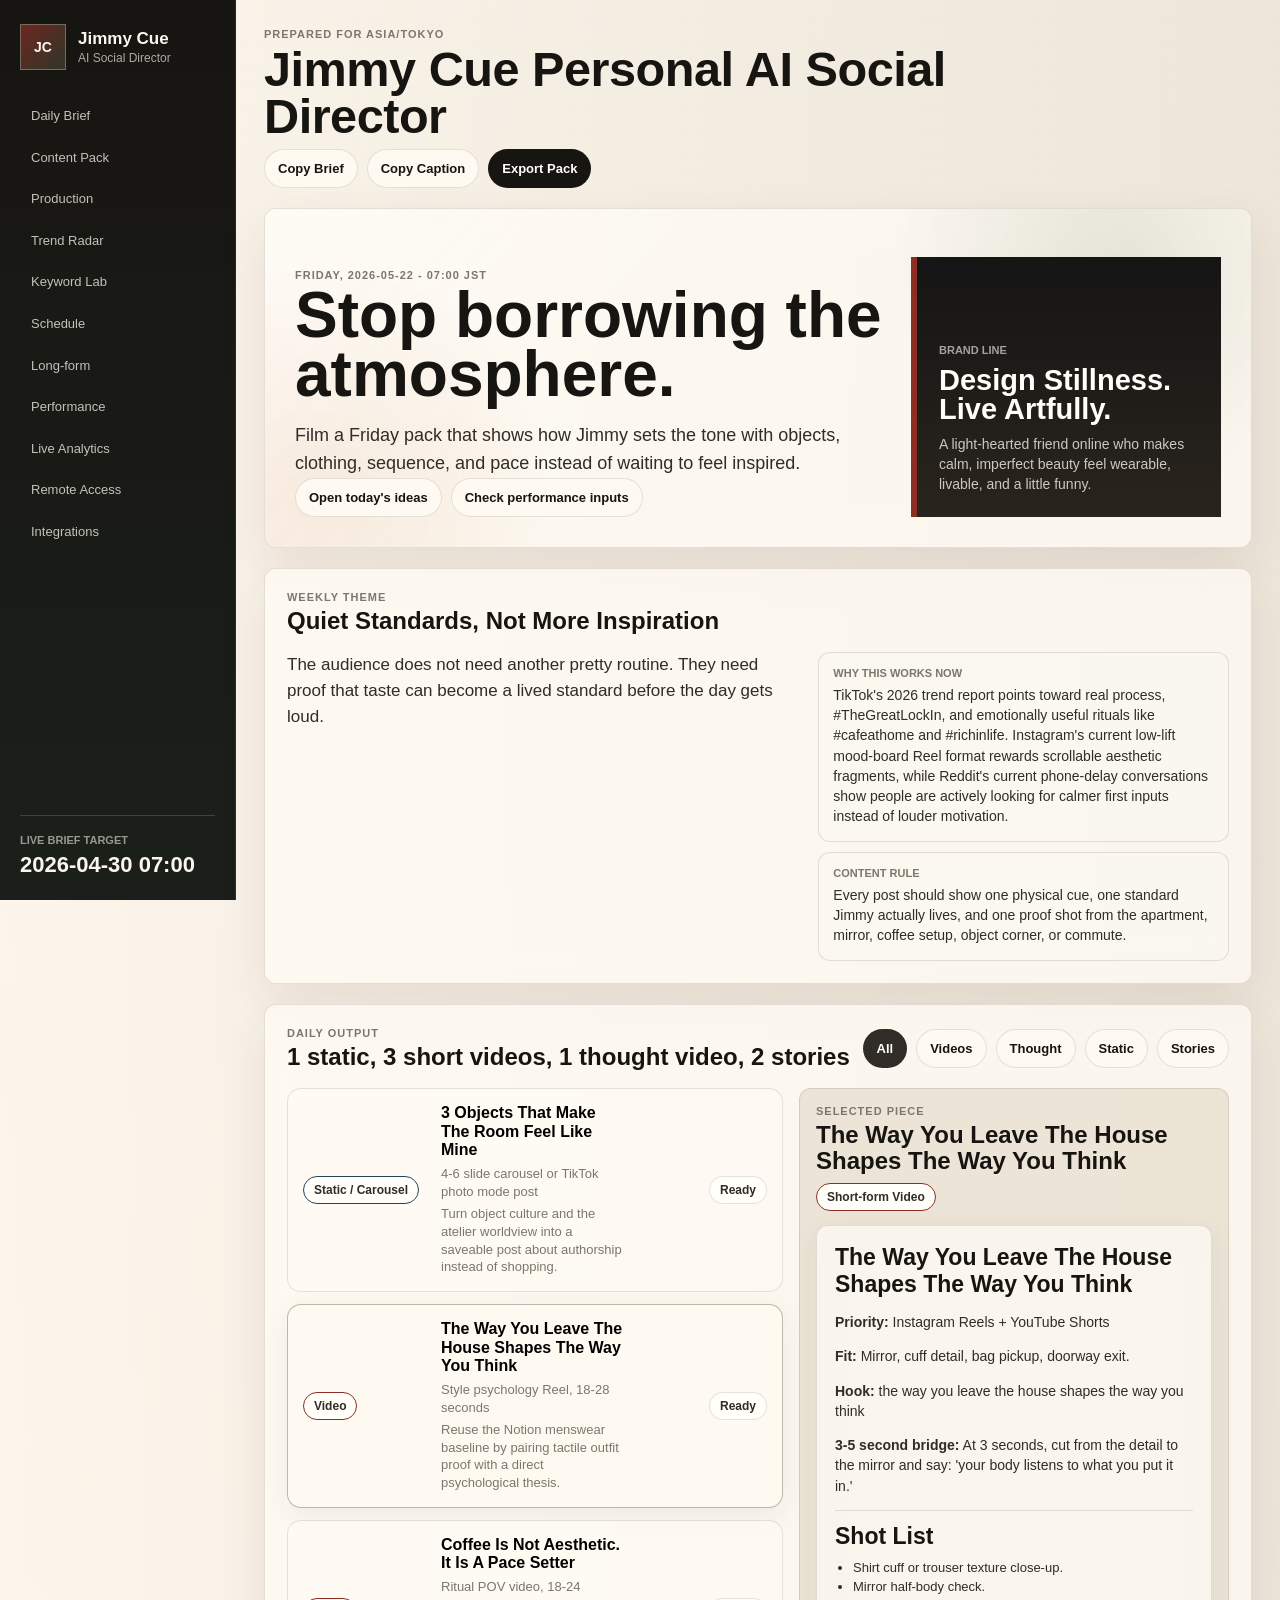
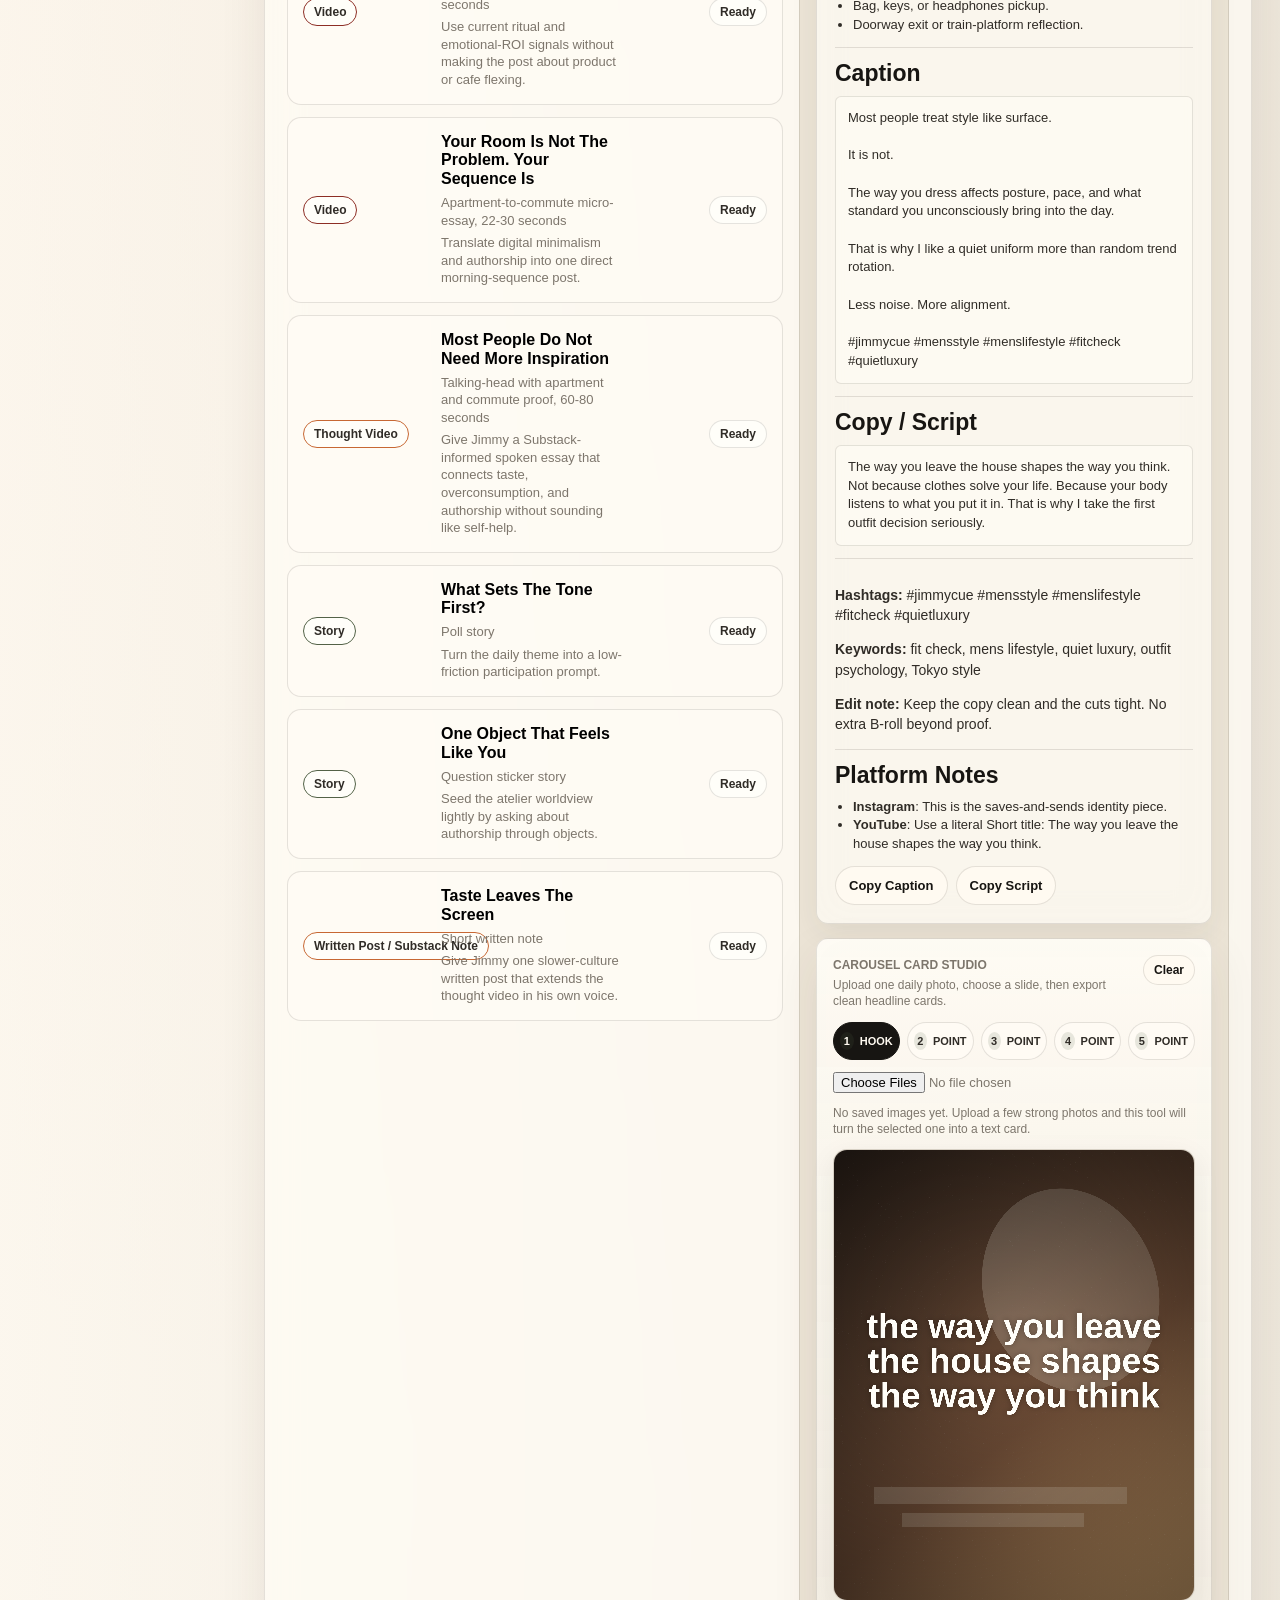
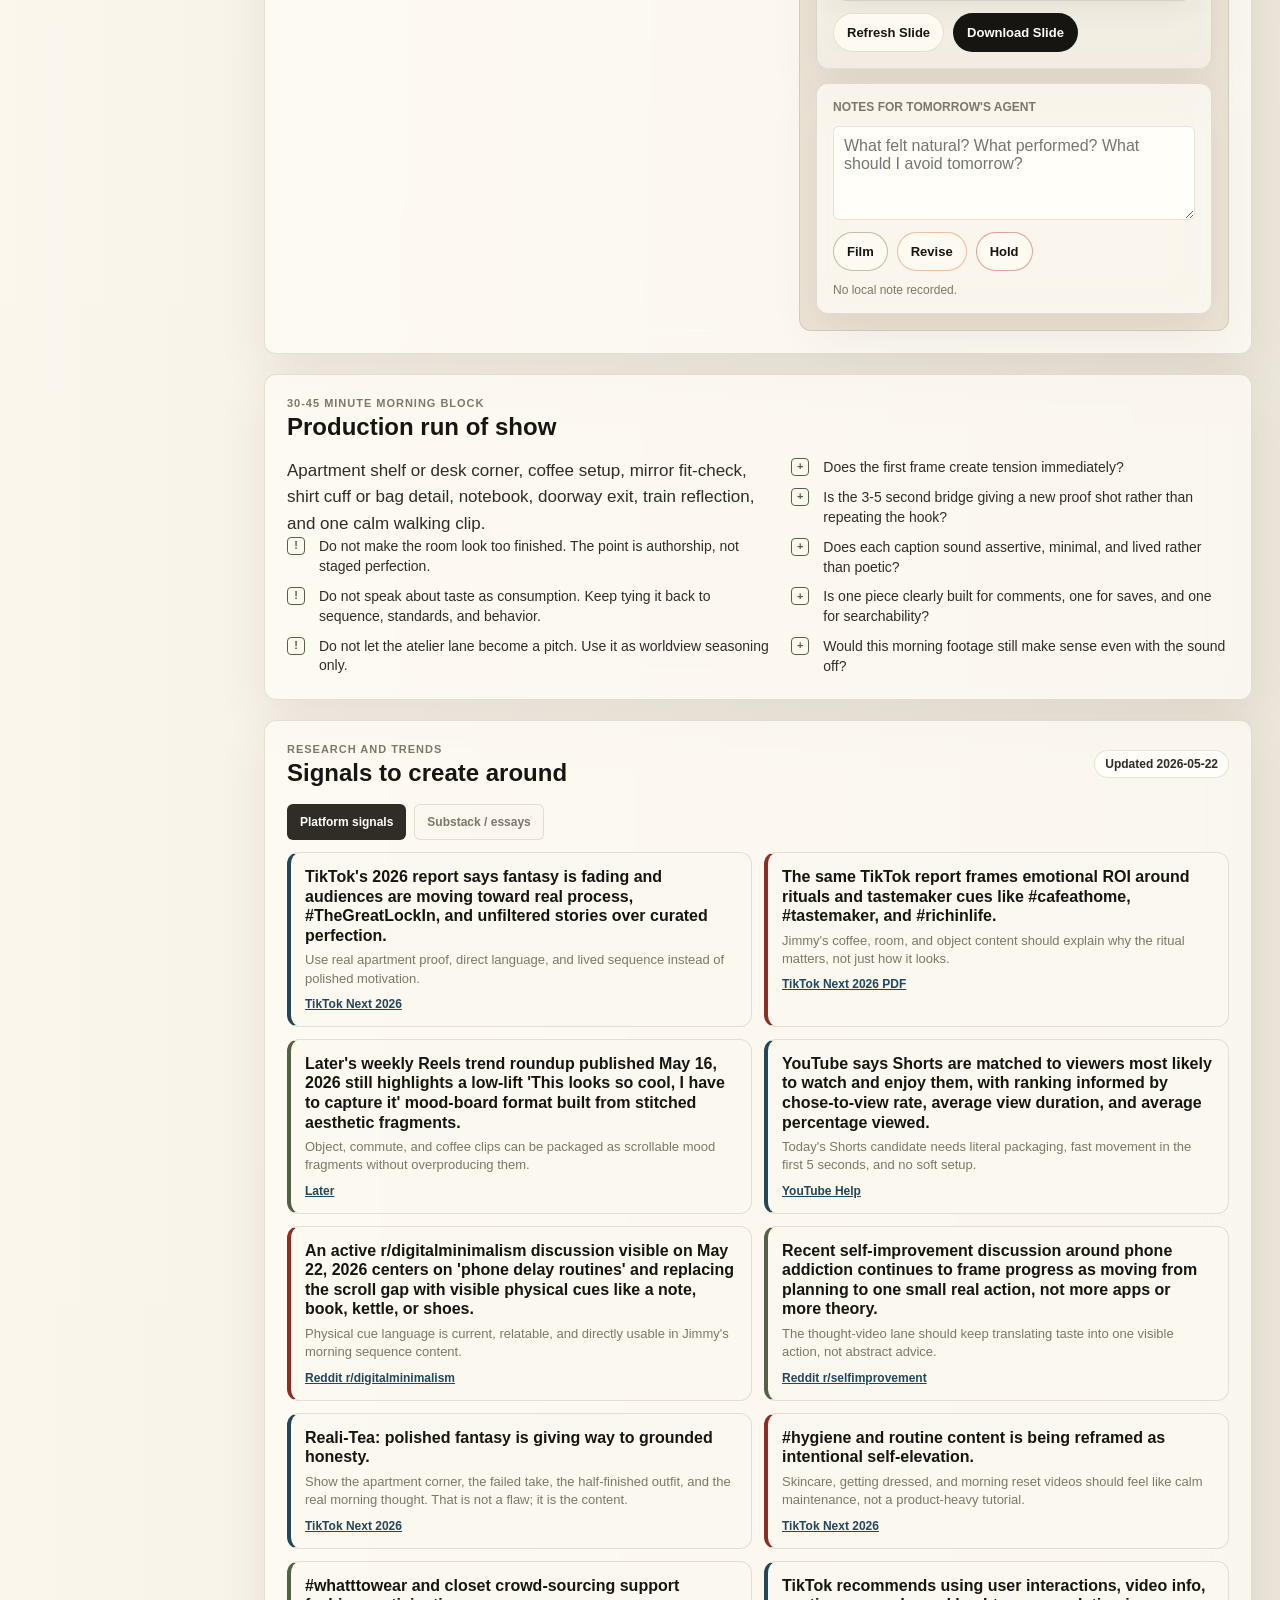
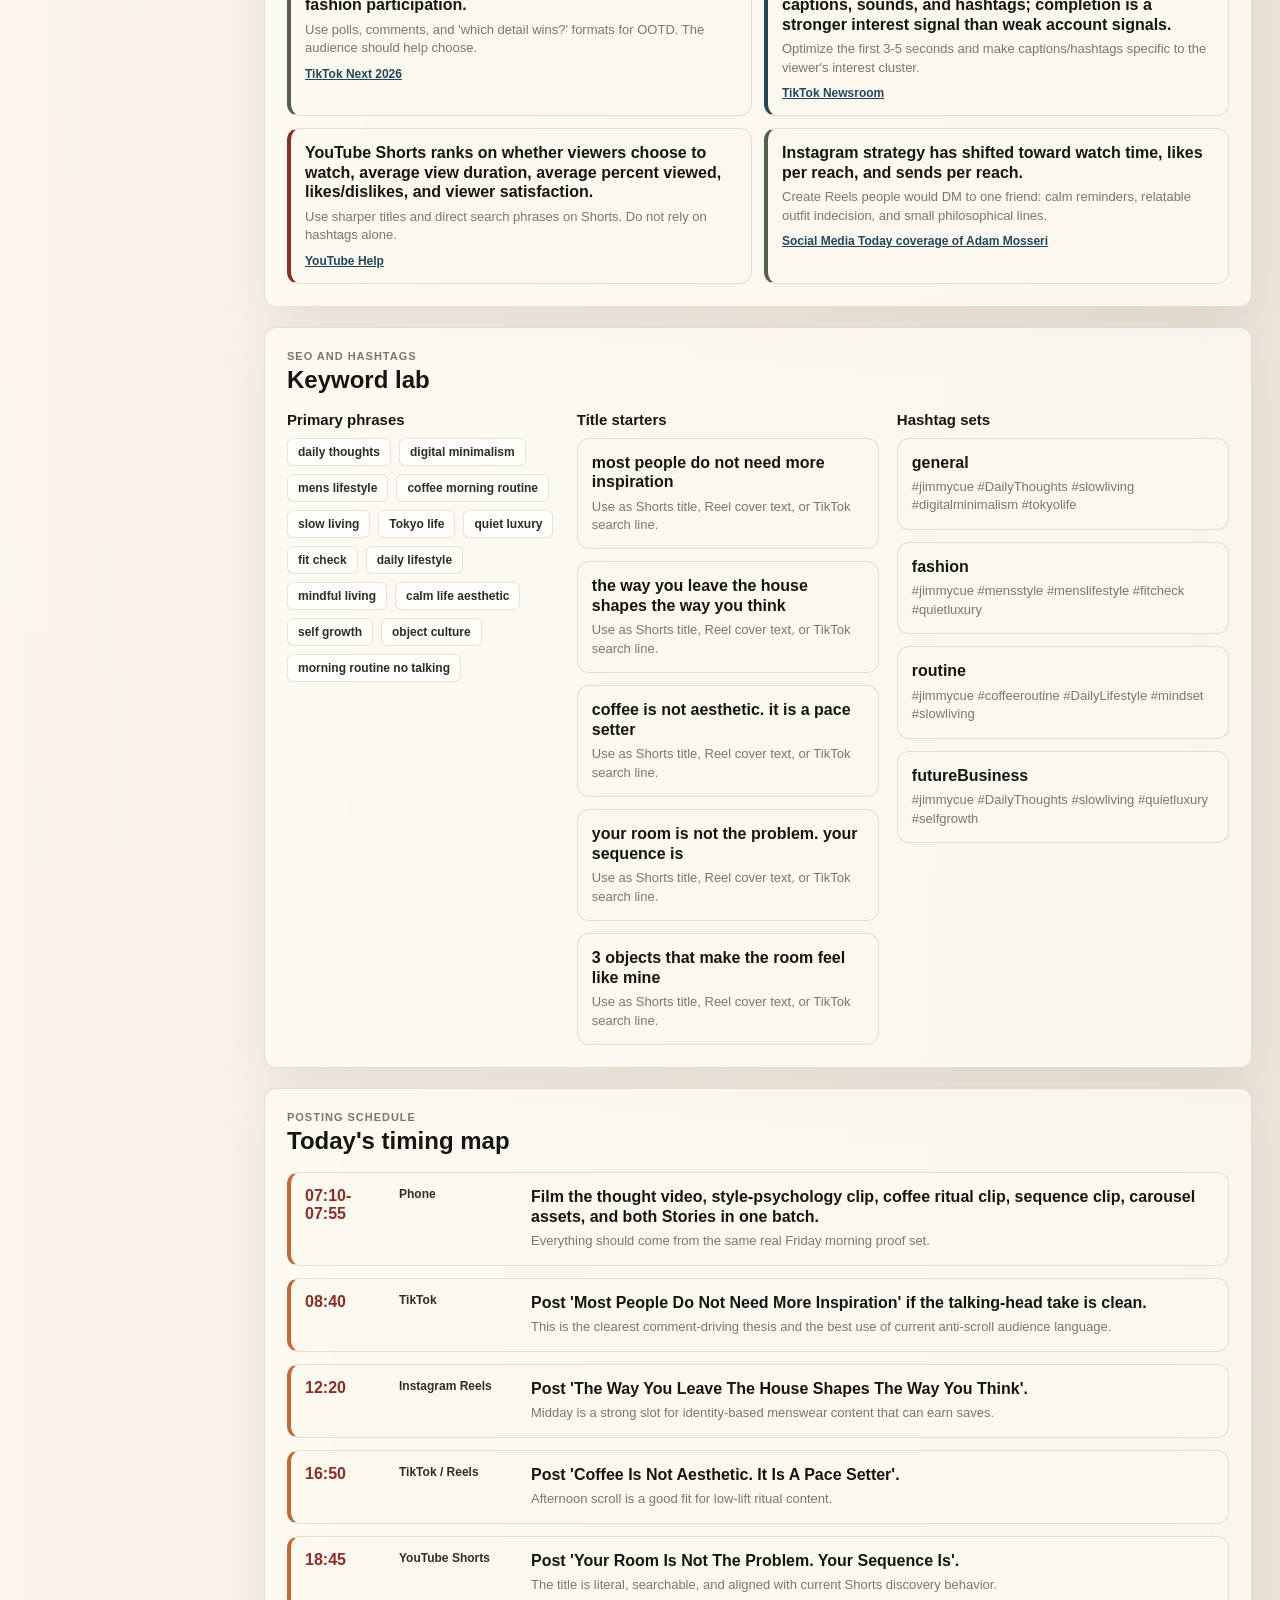
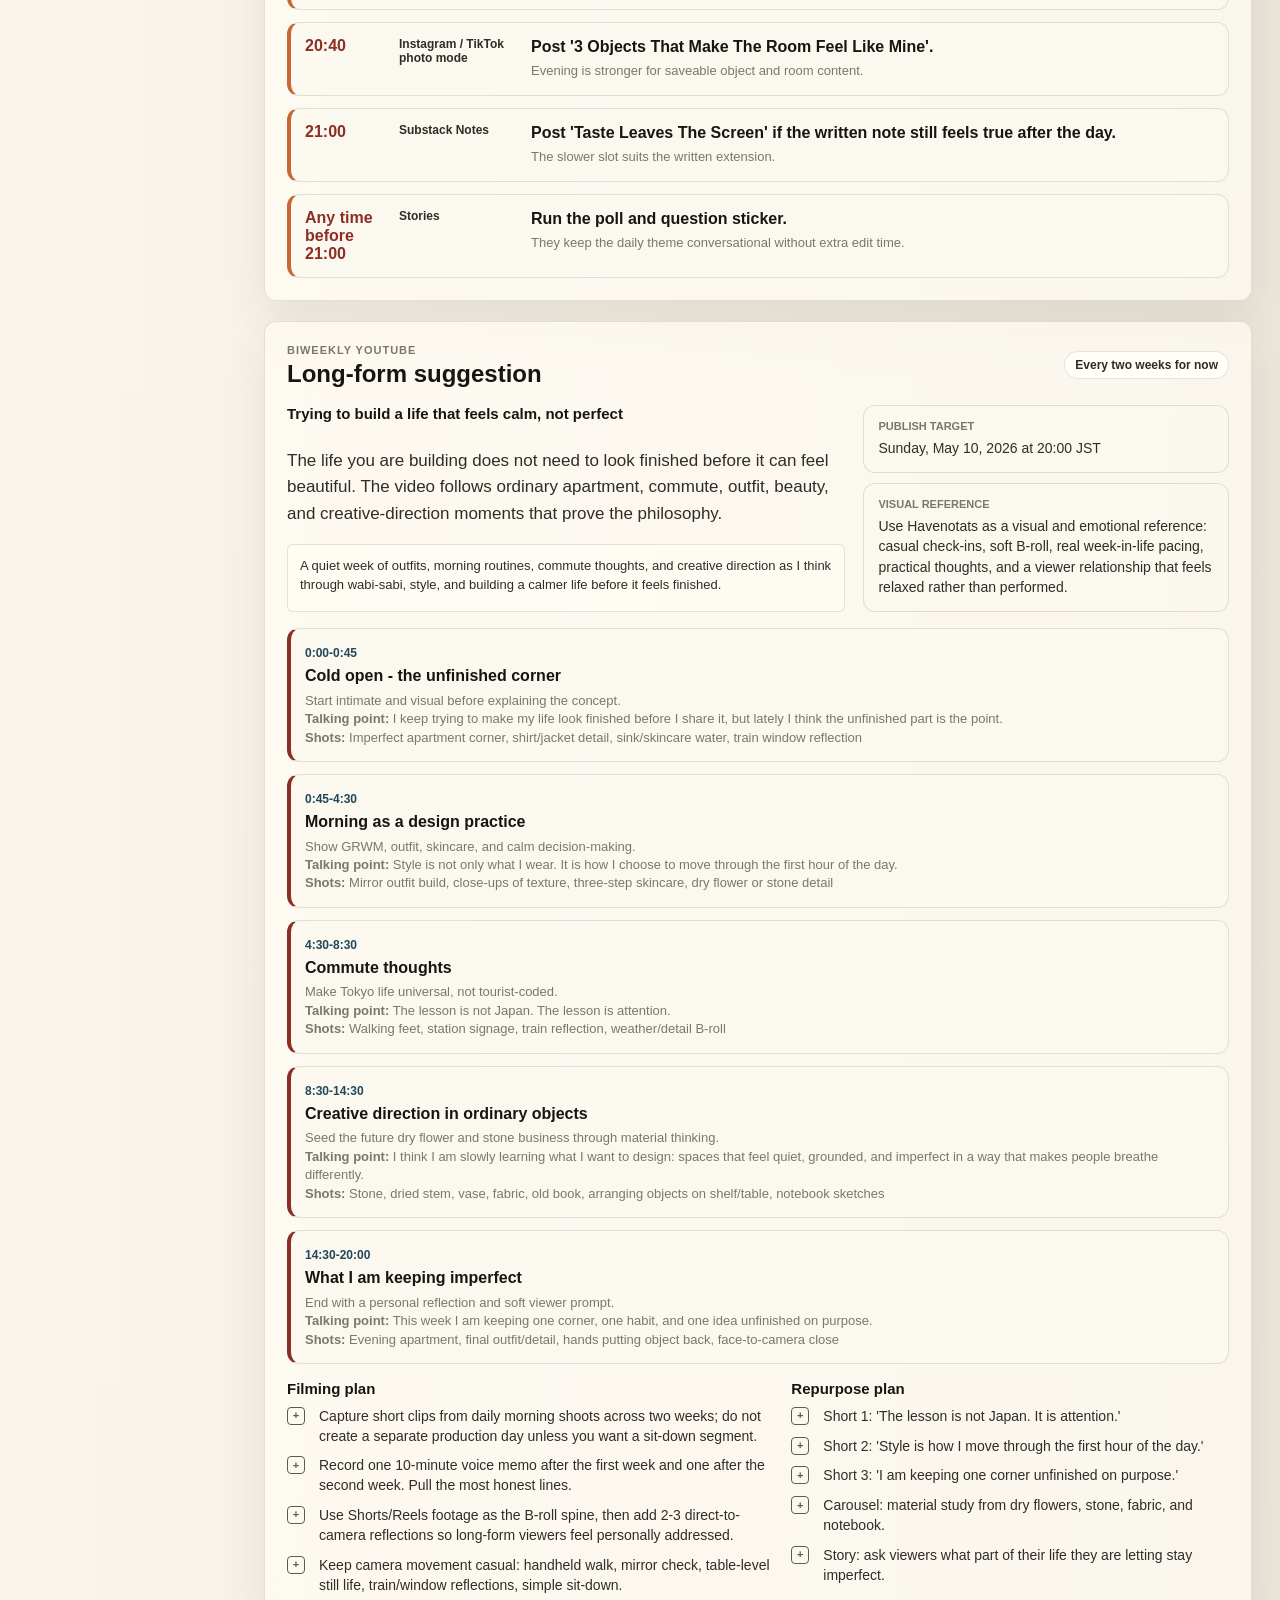
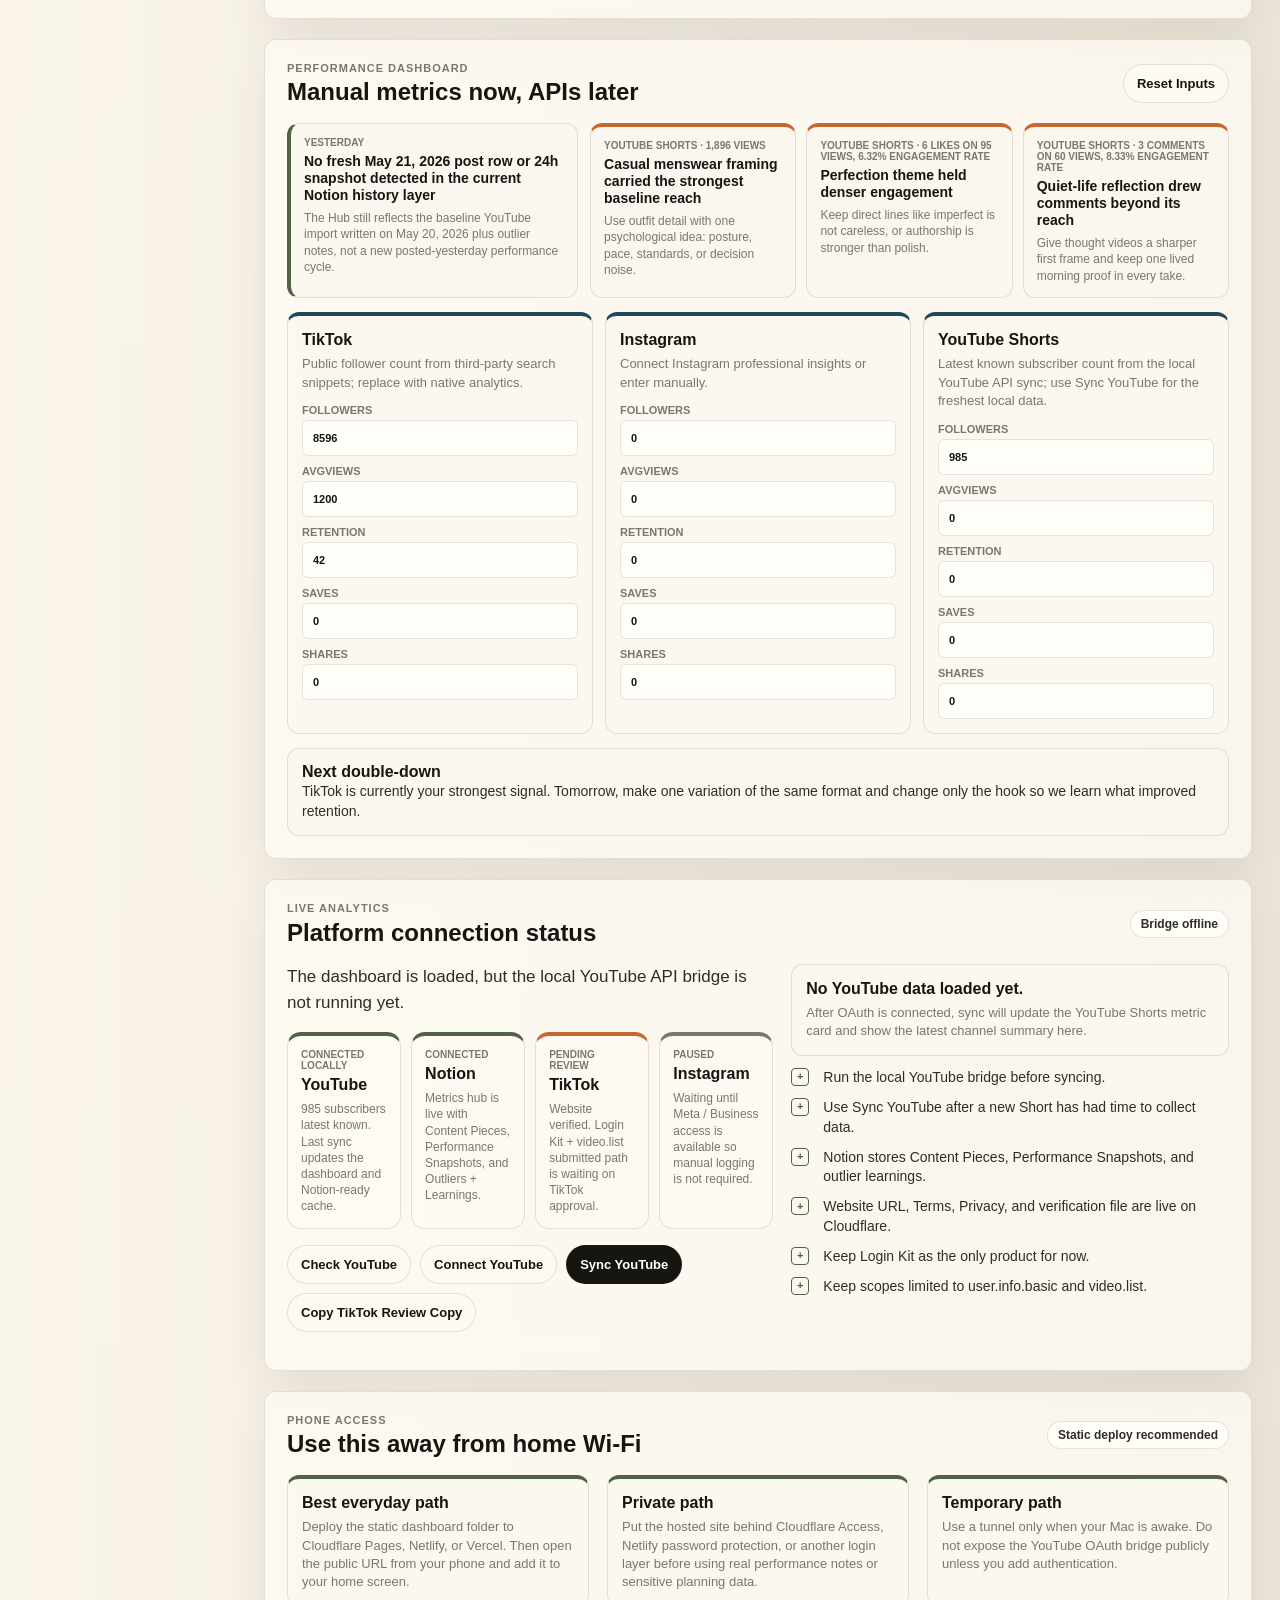
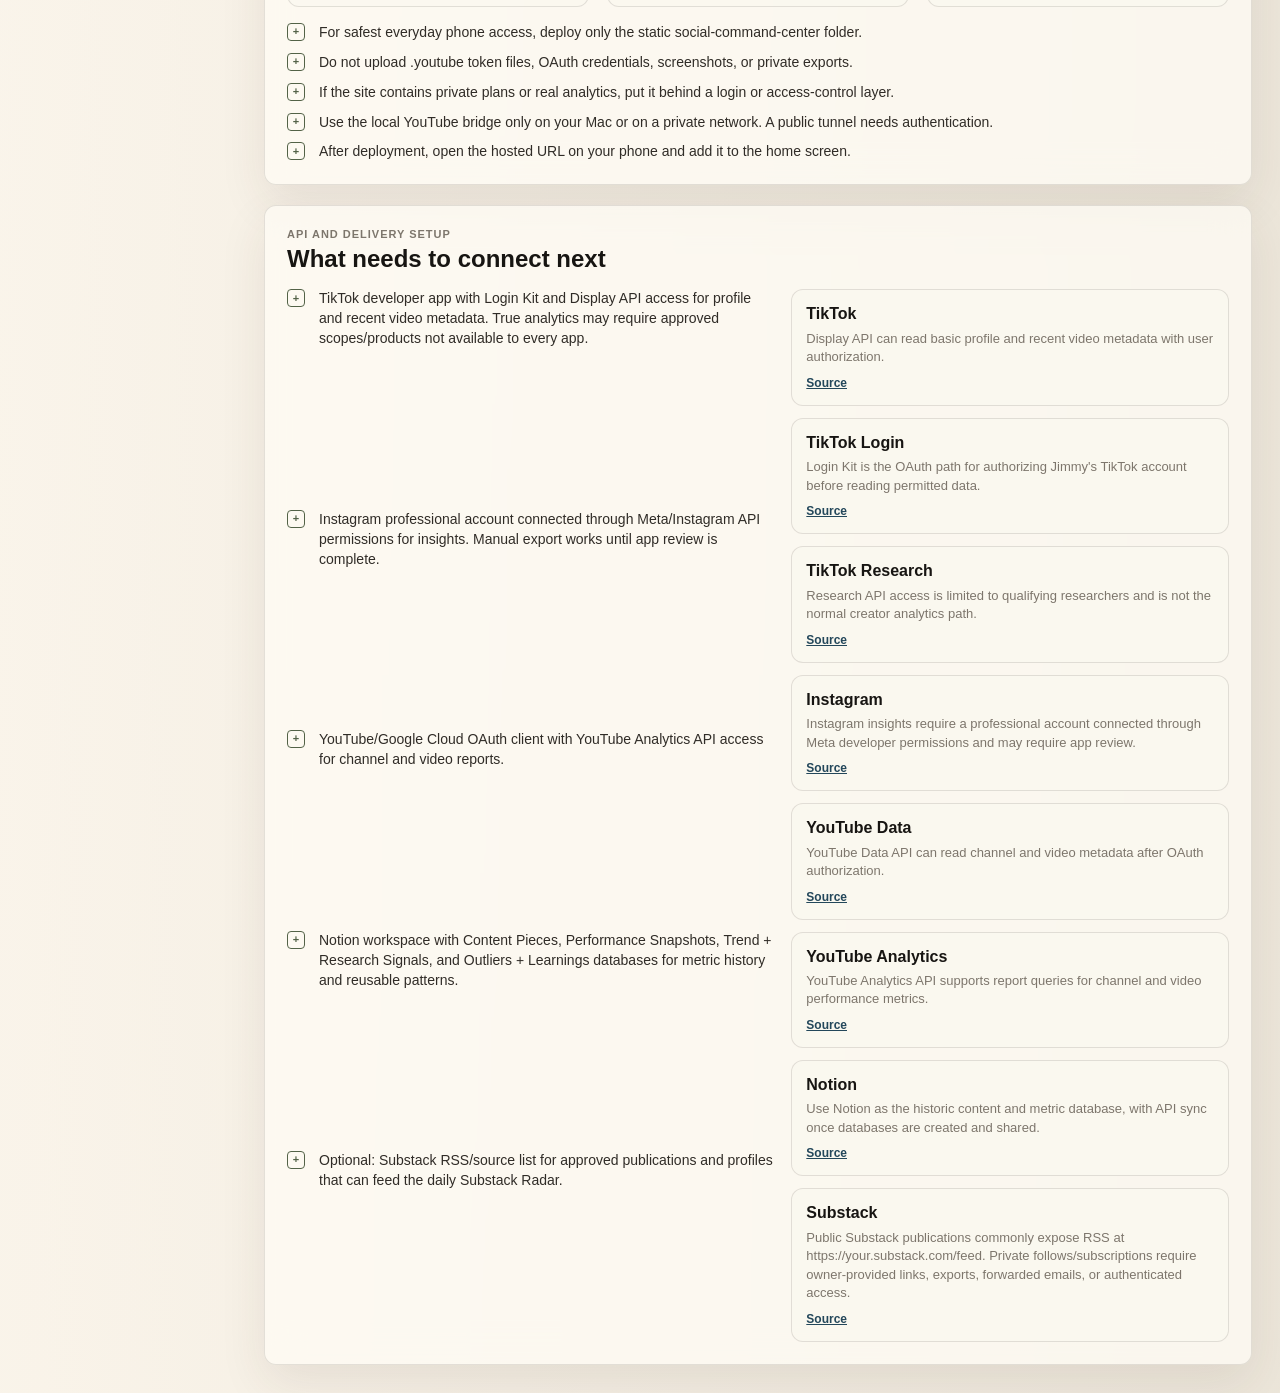
==== commit 67ed27e6: "Clean carousel card overlays" ====
--- a/social-command-center/index.html
+++ b/social-command-center/index.html
@@ -8,9 +8,9 @@
     <meta name="apple-mobile-web-app-capable" content="yes">
     <meta name="apple-mobile-web-app-title" content="JCue Social">
     <meta name="apple-mobile-web-app-status-bar-style" content="black-translucent">
-    <link rel="manifest" href="./manifest.webmanifest?v=2026-05-21-atelier-ui">
-    <link rel="icon" href="./assets/icon.svg?v=2026-05-21-atelier-ui" type="image/svg+xml">
-    <link rel="stylesheet" href="./styles.css?v=2026-05-21-atelier-ui">
+    <link rel="manifest" href="./manifest.webmanifest?v=2026-05-22-card-cleanup">
+    <link rel="icon" href="./assets/icon.svg?v=2026-05-22-card-cleanup" type="image/svg+xml">
+    <link rel="stylesheet" href="./styles.css?v=2026-05-22-card-cleanup">
   </head>
   <body>
     <div class="texture-layer" aria-hidden="true"></div>
@@ -133,11 +133,6 @@
                   <div class="carousel-slide-selector" id="carouselSlideSelector" aria-label="Carousel slide text options"></div>
                   <input id="photoUpload" type="file" accept="image/*" multiple>
                   <div class="image-library" id="imageLibrary"></div>
-                  <div class="atmosphere-heading">
-                    <span>Generated atmosphere</span>
-                    <p>Use these when you do not have the follow-up image yet.</p>
-                  </div>
-                  <div class="atmosphere-presets" id="atmospherePresets"></div>
                   <canvas id="coverCanvas" width="1080" height="1350" aria-label="Generated social cover preview"></canvas>
                   <div class="asset-actions">
                     <button type="button" class="secondary-button" id="refreshPngButton">Refresh Slide</button>
@@ -347,8 +342,8 @@
 
     </div>
 
-    <script src="./data/social-plan.js?v=2026-05-21-atelier-ui"></script>
-    <script src="./data/daily-updates.js?v=2026-05-21-atelier-ui"></script>
-    <script src="./app.js?v=2026-05-21-atelier-ui"></script>
+    <script src="./data/social-plan.js?v=2026-05-22-card-cleanup"></script>
+    <script src="./data/daily-updates.js?v=2026-05-22-card-cleanup"></script>
+    <script src="./app.js?v=2026-05-22-card-cleanup"></script>
   </body>
 </html>
--- a/social-command-center/styles.css
+++ b/social-command-center/styles.css
@@ -1009,24 +1009,19 @@
   gap: 7px;
 }
 
-.slide-chip,
-.atmosphere-preset {
-  min-height: 38px;
-  border: 1px solid var(--line);
-  border-radius: 999px;
-  background: rgba(255, 252, 245, 0.76);
-  color: var(--charcoal);
-  font-size: 11px;
-  font-weight: 900;
-  text-transform: uppercase;
-}
-
 .slide-chip {
   display: inline-flex;
   align-items: center;
   justify-content: center;
   gap: 6px;
-  padding: 0 8px;
+  min-height: 38px;
+  border: 1px solid var(--line);
+  border-radius: 999px;
+  background: rgba(255, 252, 245, 0.76);
+  color: var(--charcoal);
+  font-size: 11px;
+  font-weight: 900;
+  text-transform: uppercase;
 }
 
 .slide-chip span {
@@ -1038,8 +1033,7 @@
   background: rgba(83, 98, 71, 0.14);
 }
 
-.slide-chip.active,
-.atmosphere-preset.active {
+.slide-chip.active {
   background: var(--ink);
   color: #fffaf1;
   border-color: var(--ink);
@@ -1077,49 +1071,6 @@
   color: var(--muted);
   font-size: 12px;
   line-height: 1.35;
-}
-
-.atmosphere-heading {
-  display: flex;
-  justify-content: space-between;
-  gap: 10px;
-  align-items: baseline;
-  margin-top: 2px;
-}
-
-.atmosphere-heading span {
-  color: var(--muted);
-  font-size: 11px;
-  font-weight: 900;
-  text-transform: uppercase;
-}
-
-.atmosphere-heading p {
-  margin: 0;
-  color: var(--muted);
-  font-size: 11px;
-}
-
-.atmosphere-presets {
-  display: grid;
-  grid-template-columns: repeat(3, minmax(0, 1fr));
-  gap: 7px;
-}
-
-.atmosphere-preset {
-  display: inline-flex;
-  align-items: center;
-  justify-content: center;
-  gap: 7px;
-  padding: 0 8px;
-  text-transform: none;
-}
-
-.atmosphere-preset span {
-  width: 12px;
-  height: 12px;
-  border-radius: 50%;
-  border: 1px solid rgba(255, 255, 255, 0.42);
 }
 
 #coverCanvas {
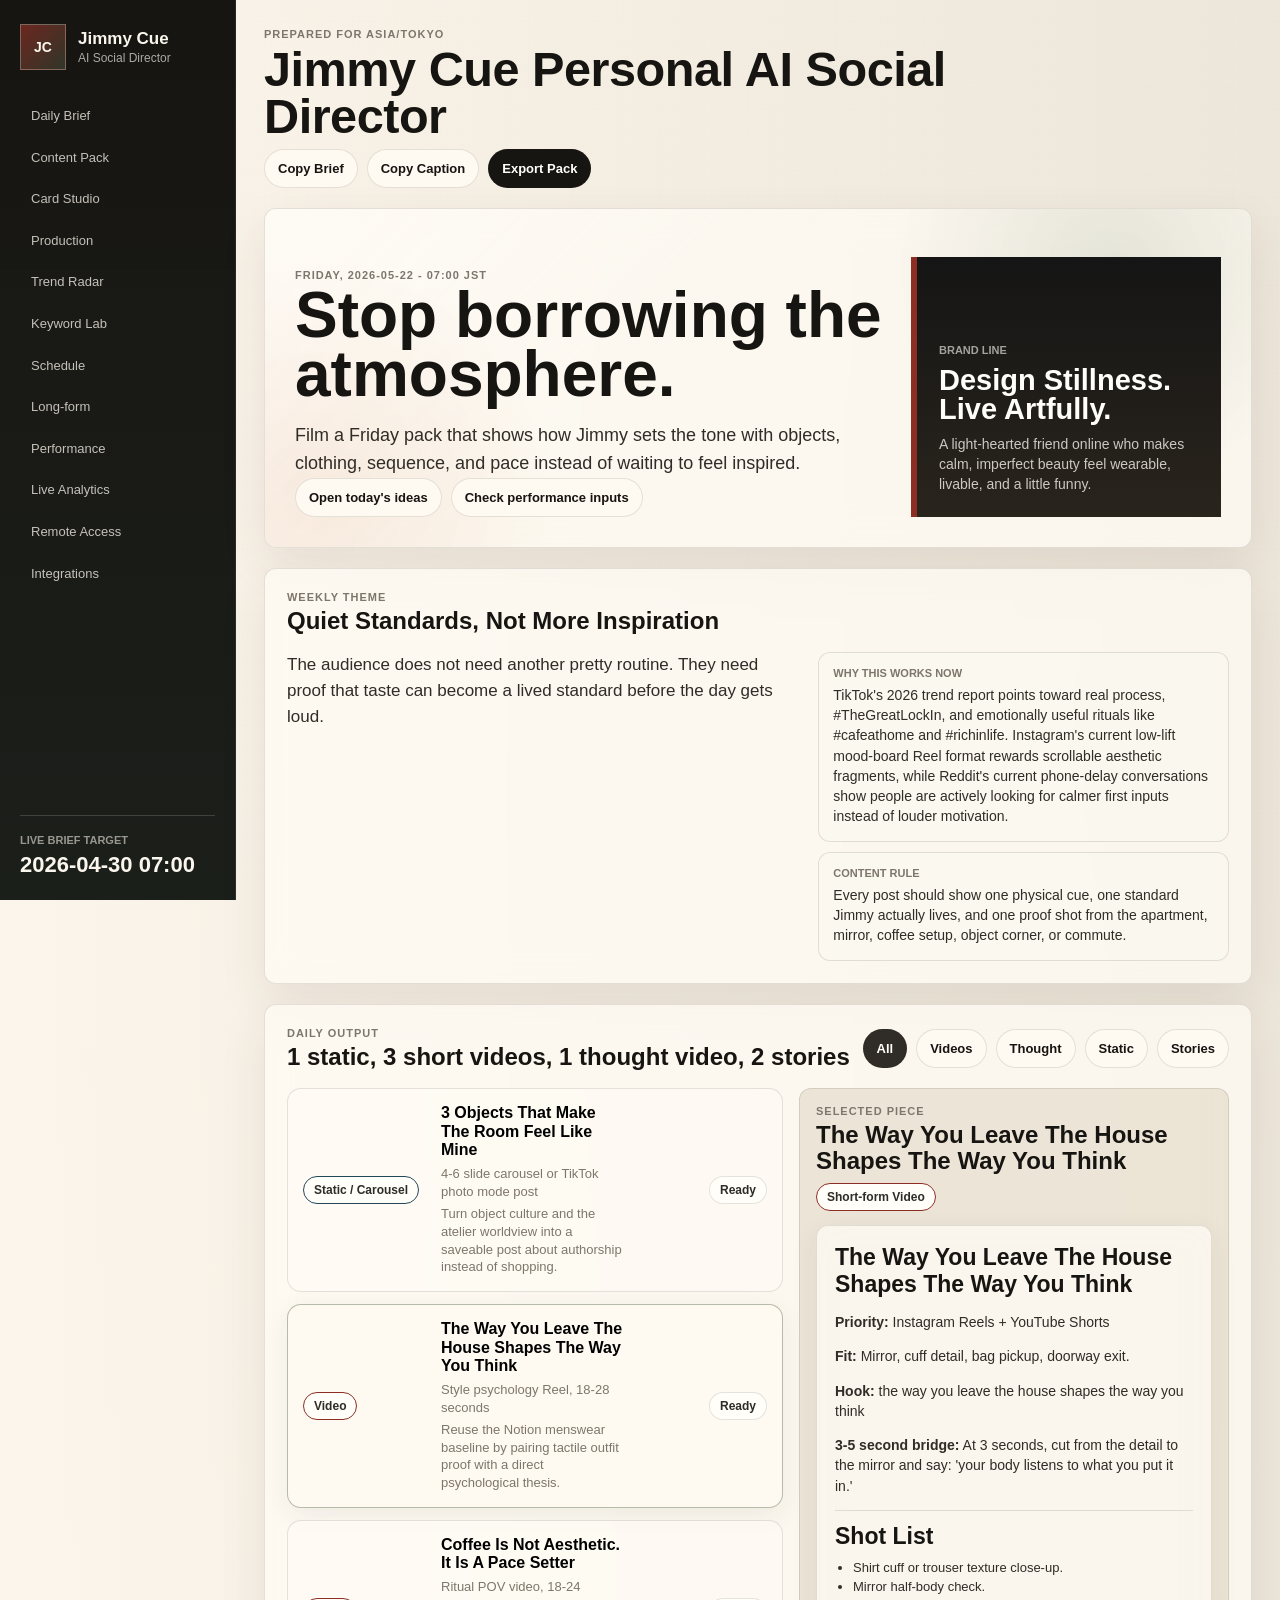
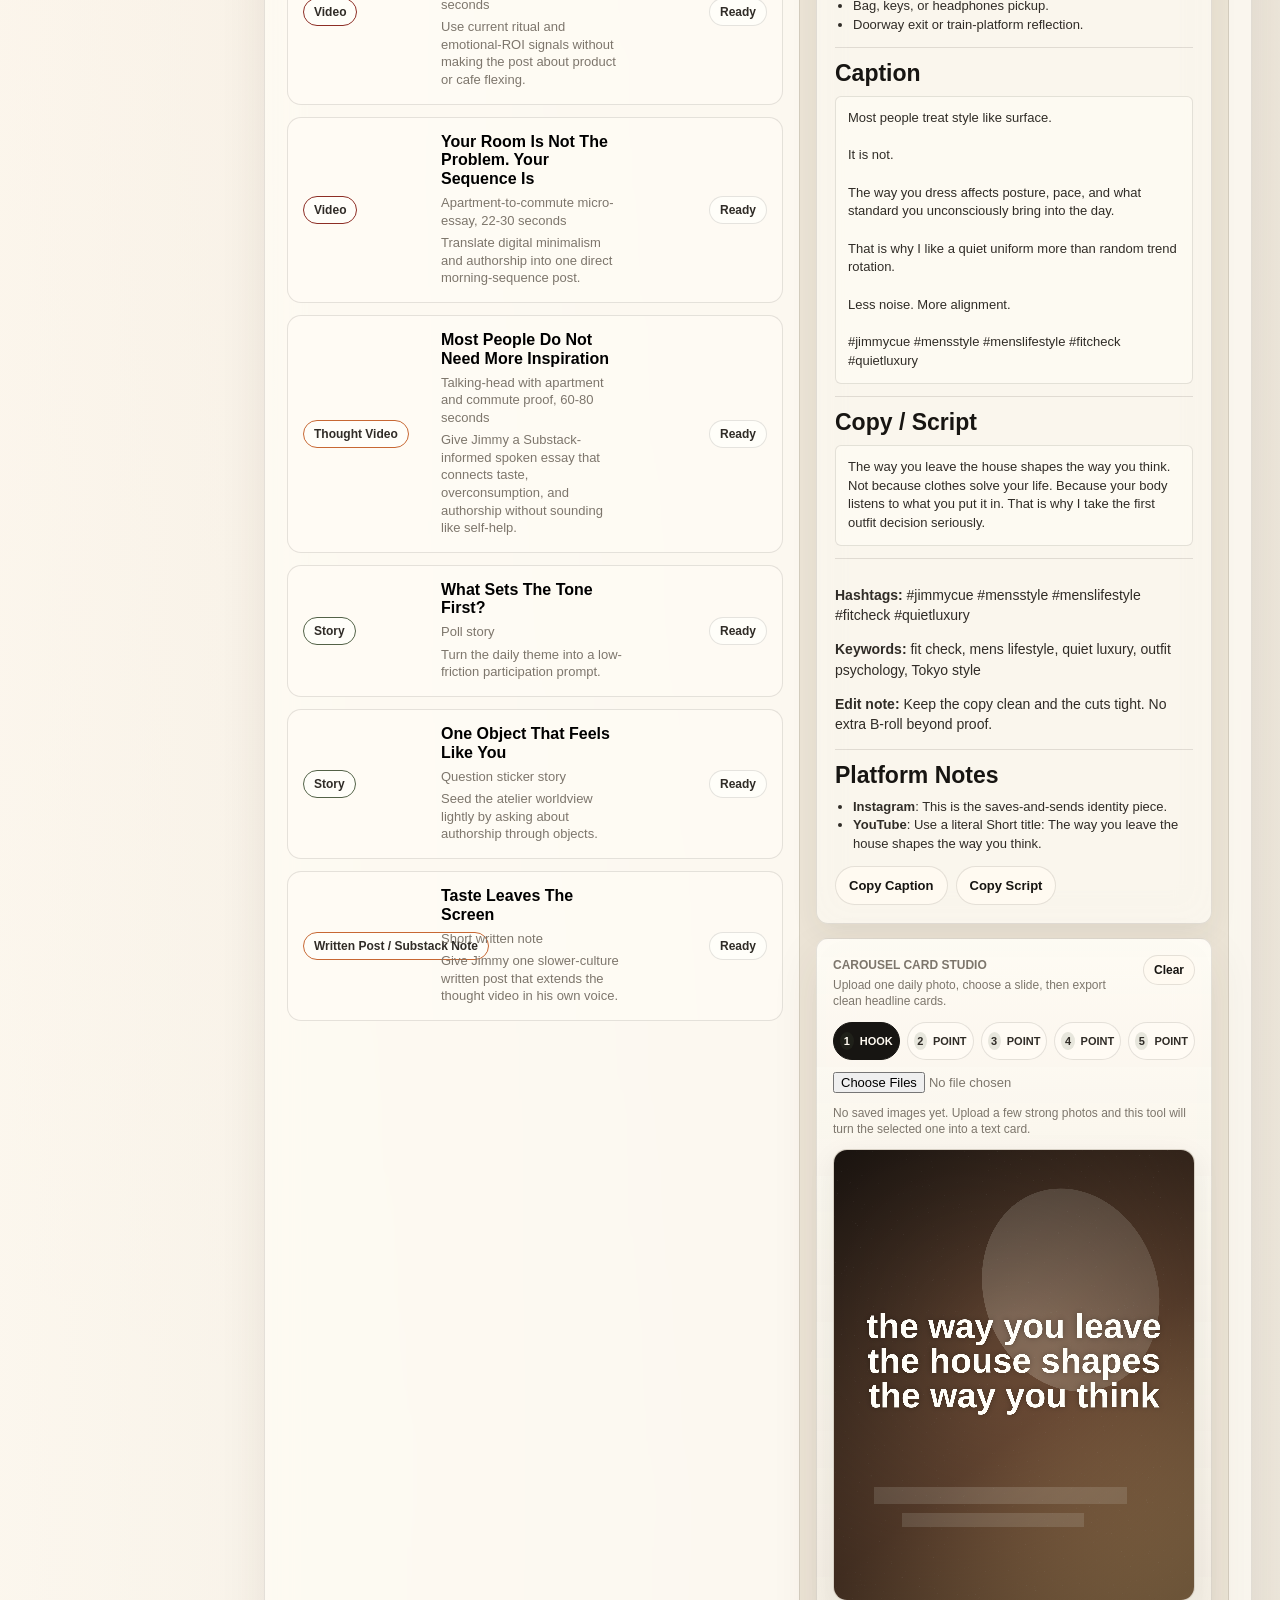
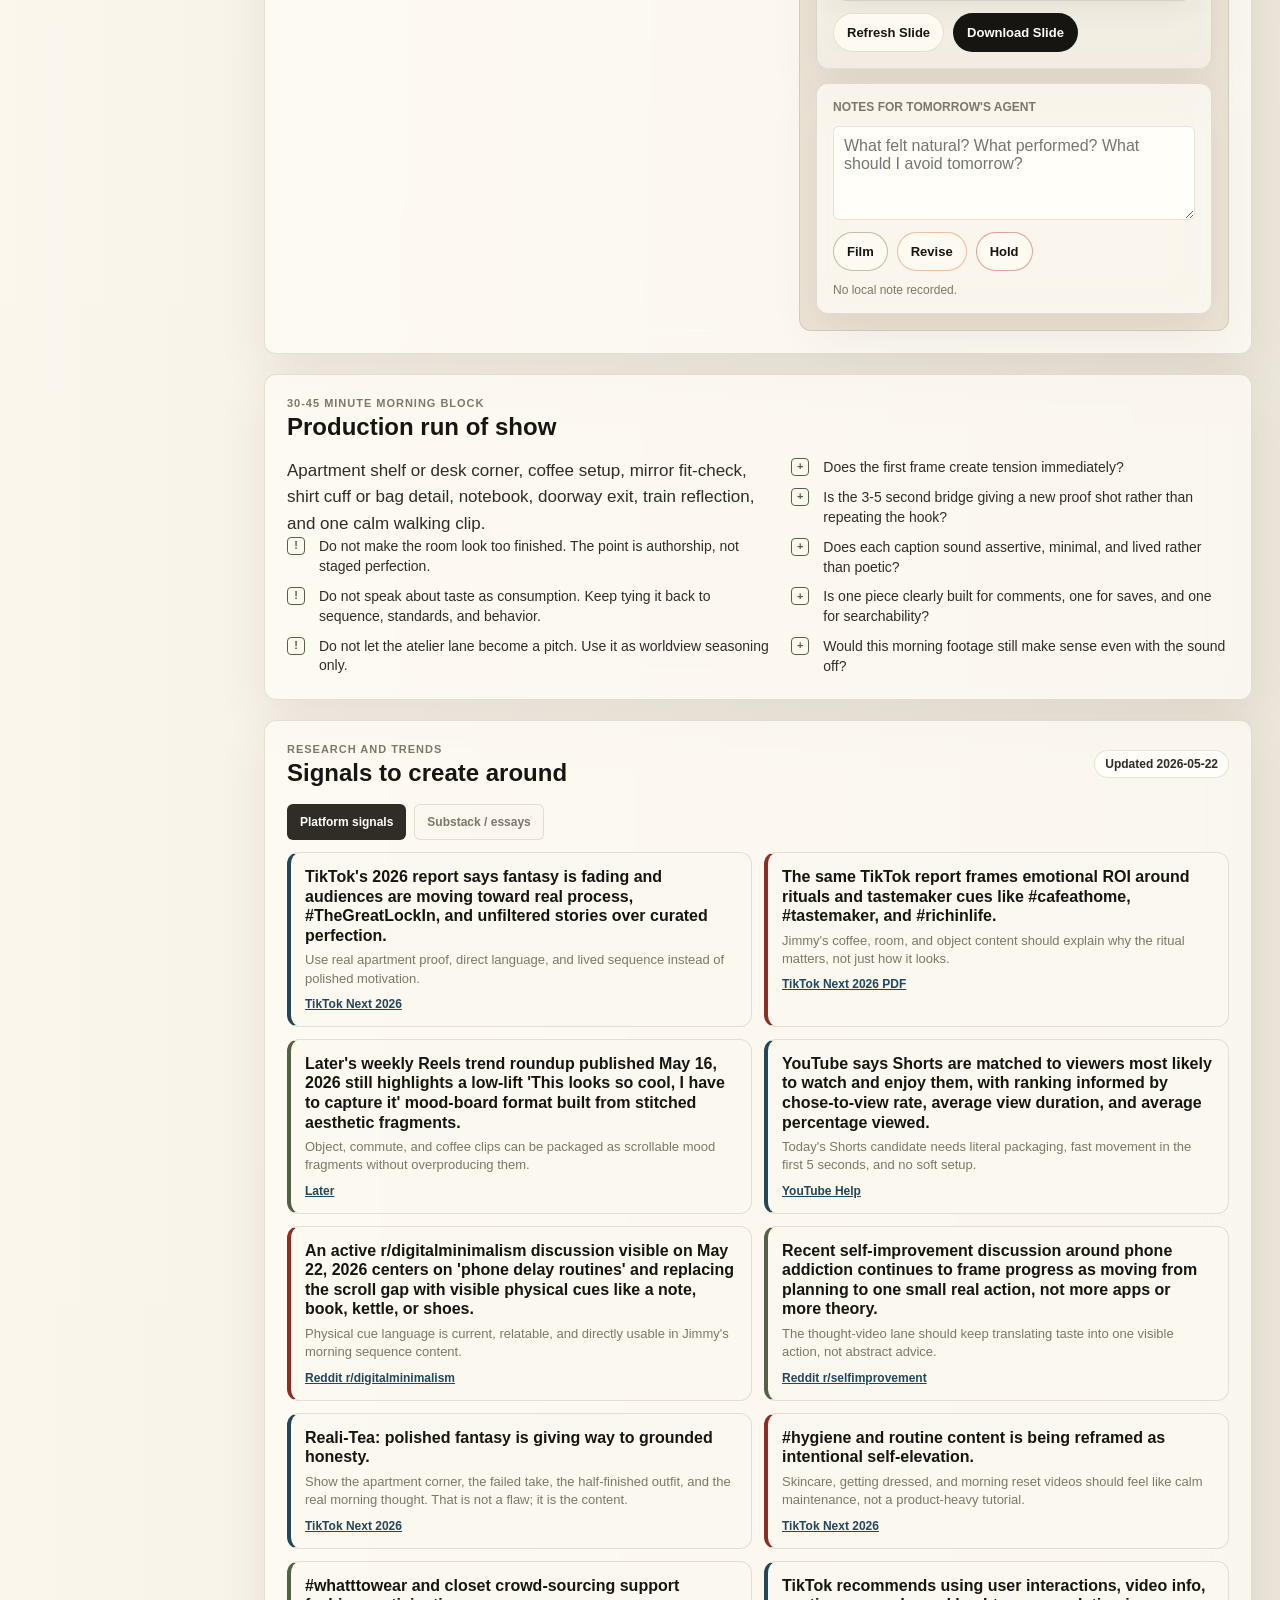
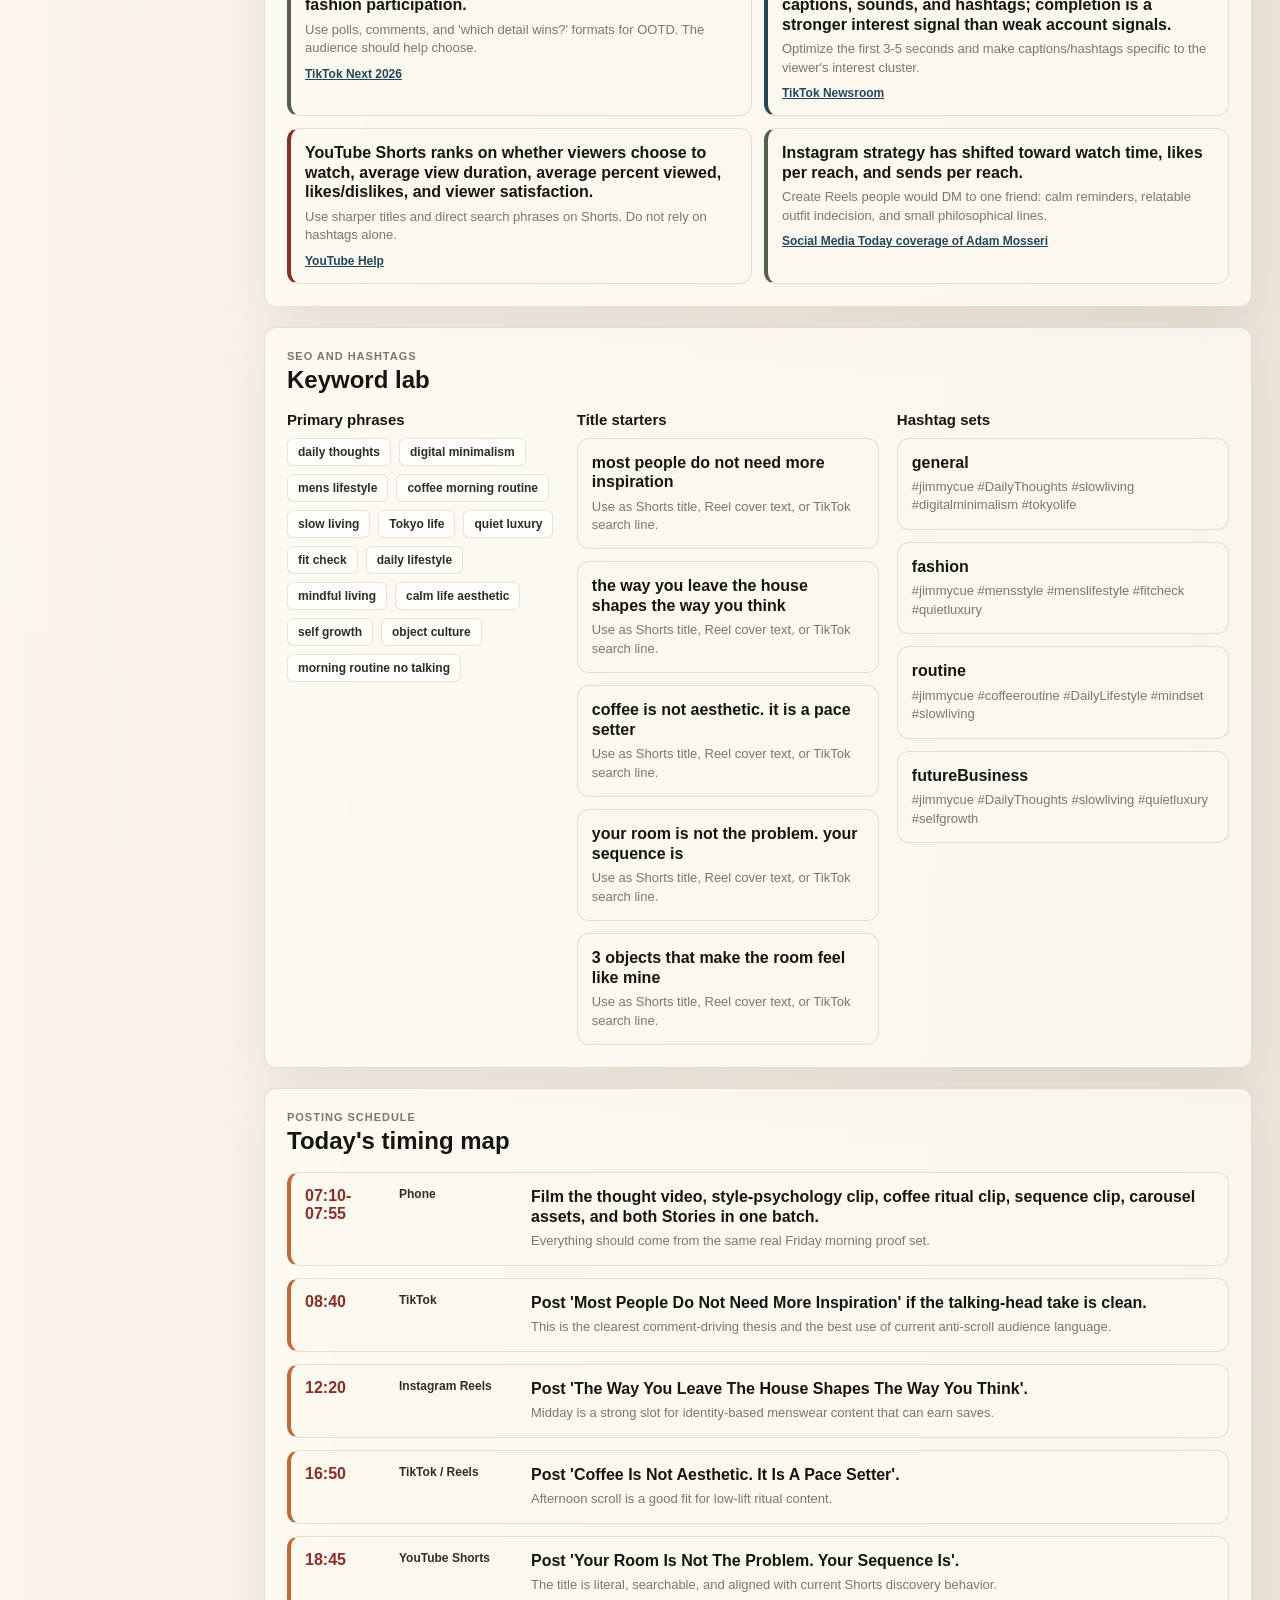
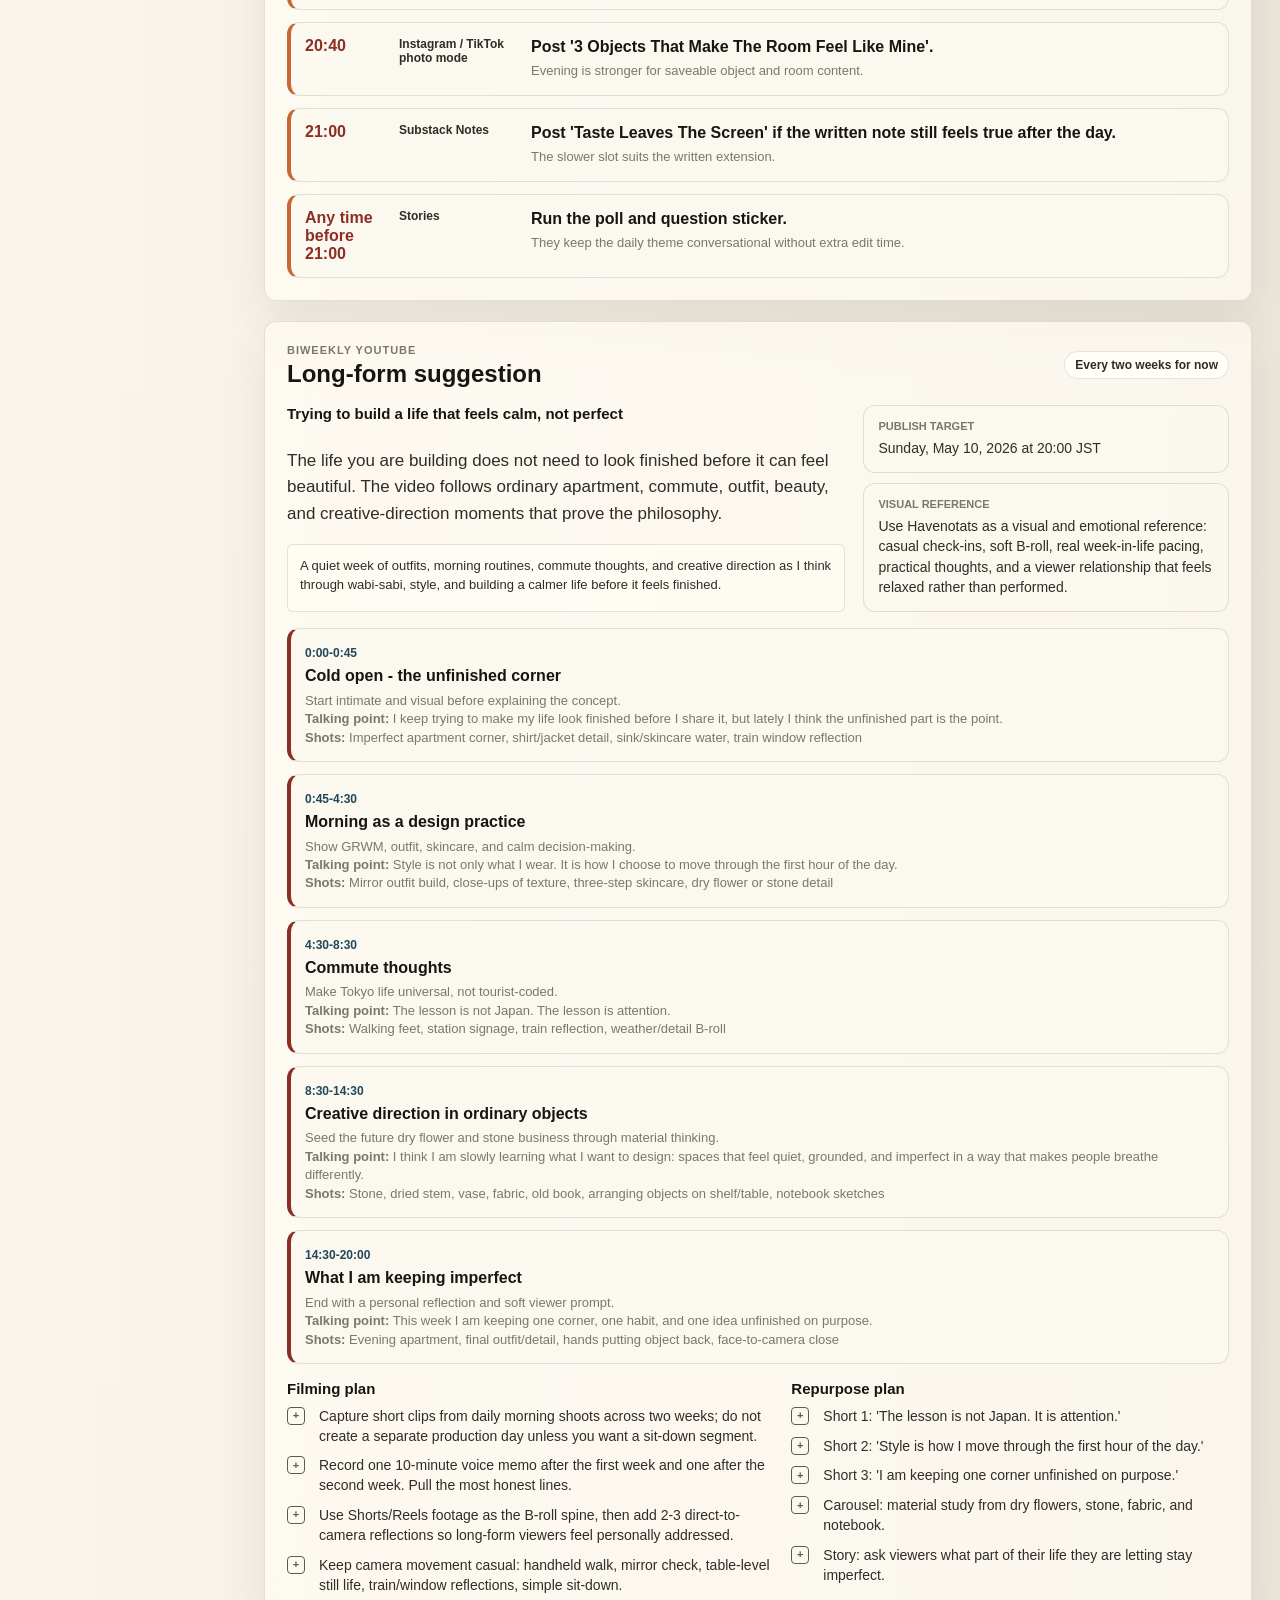
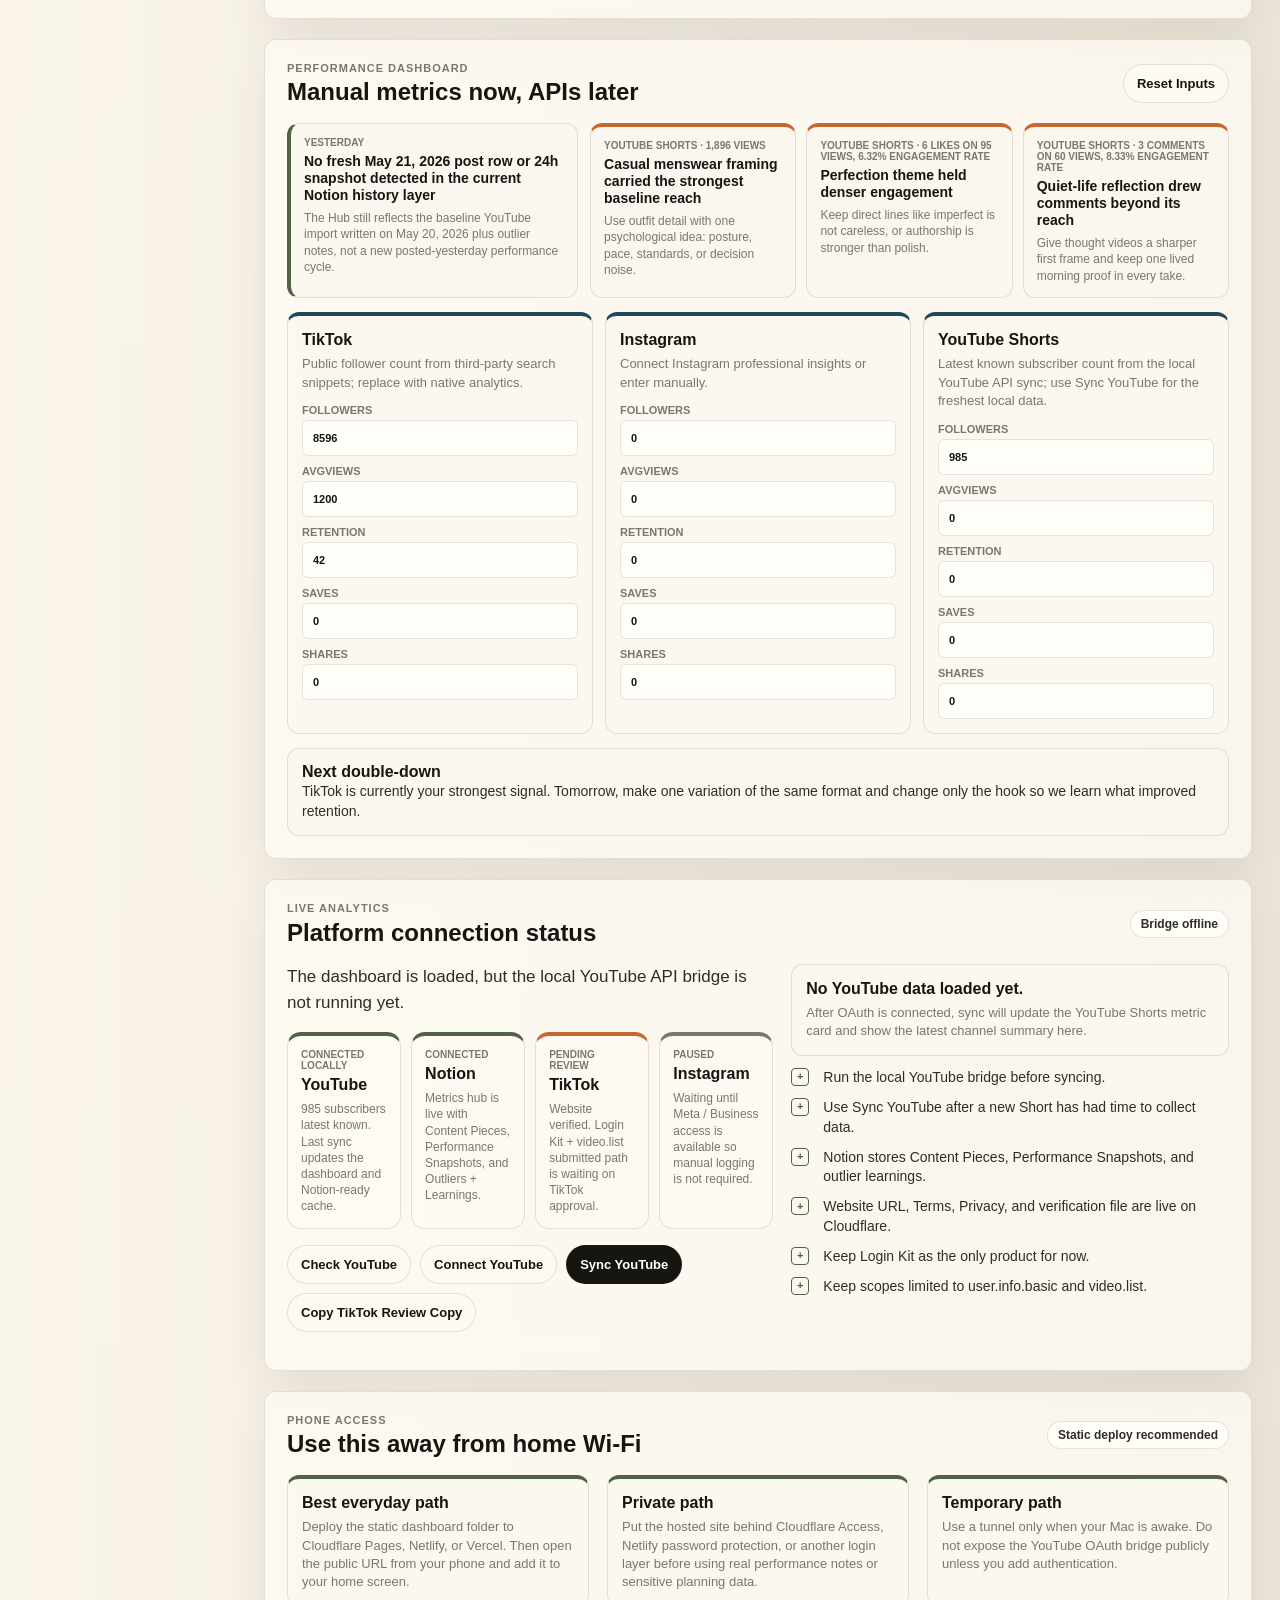
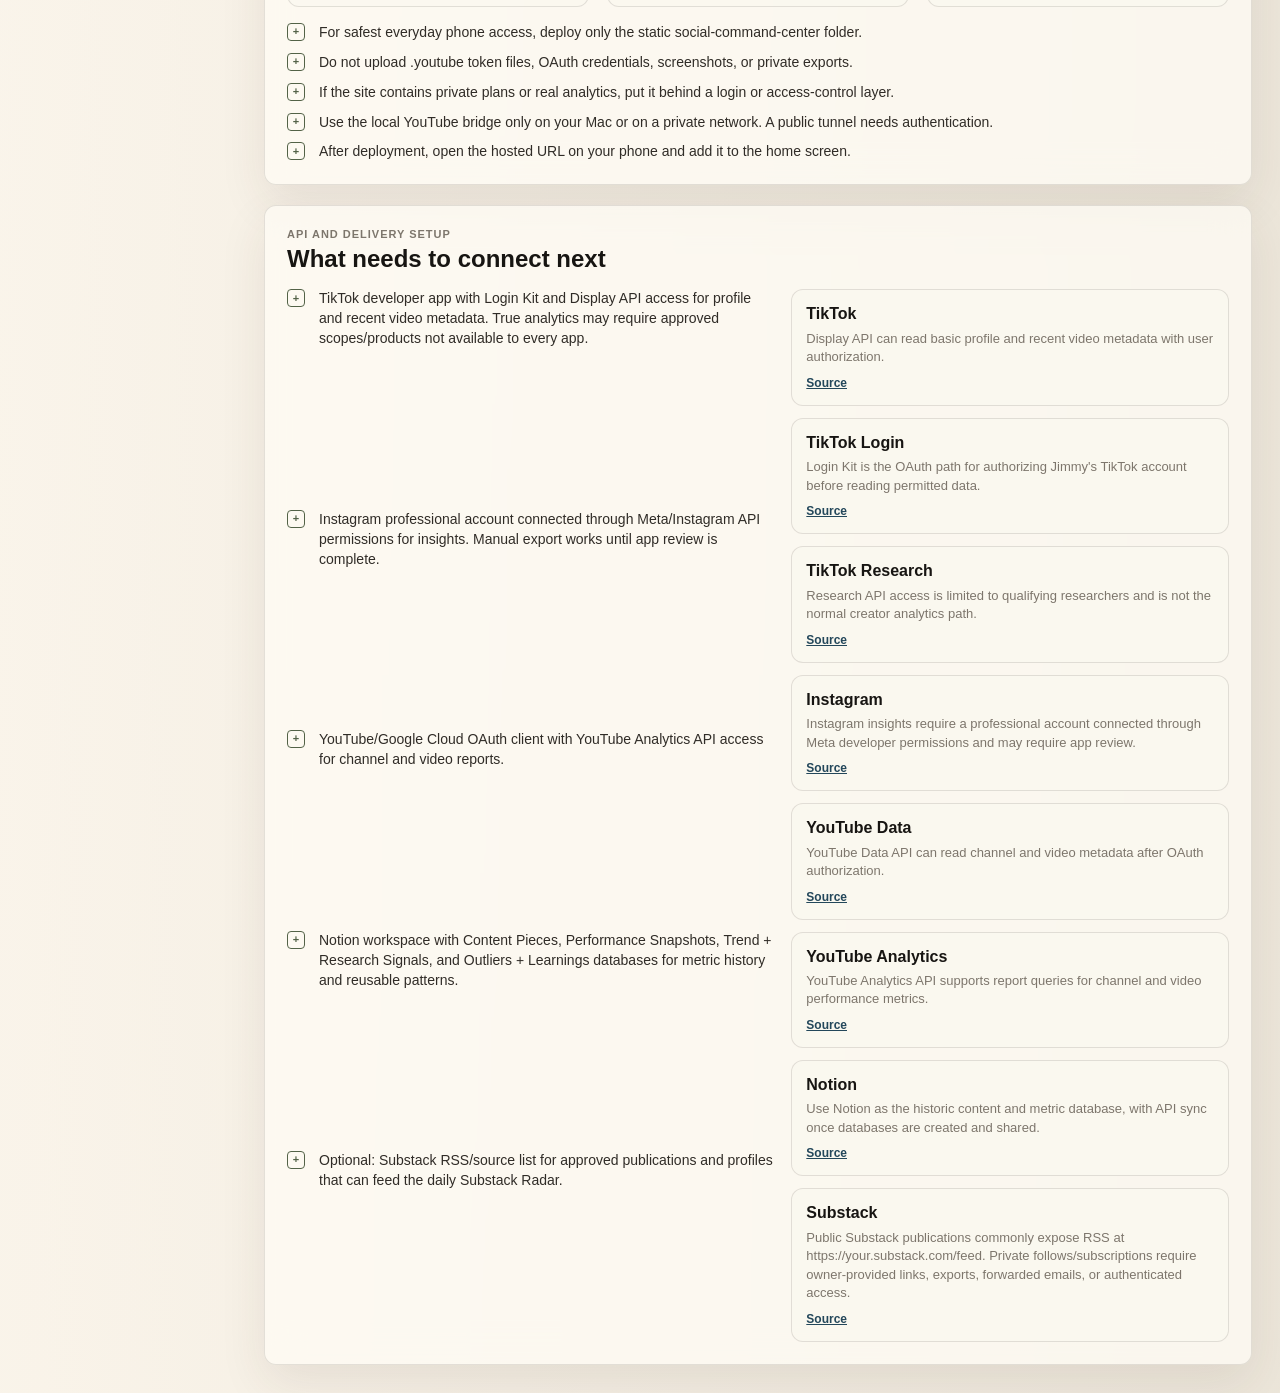
==== commit 6cdfce6a: "Add card studio shortcut and stabilize image exports" ====
--- a/social-command-center/index.html
+++ b/social-command-center/index.html
@@ -8,9 +8,9 @@
     <meta name="apple-mobile-web-app-capable" content="yes">
     <meta name="apple-mobile-web-app-title" content="JCue Social">
     <meta name="apple-mobile-web-app-status-bar-style" content="black-translucent">
-    <link rel="manifest" href="./manifest.webmanifest?v=2026-05-22-card-cleanup">
-    <link rel="icon" href="./assets/icon.svg?v=2026-05-22-card-cleanup" type="image/svg+xml">
-    <link rel="stylesheet" href="./styles.css?v=2026-05-22-card-cleanup">
+    <link rel="manifest" href="./manifest.webmanifest?v=2026-05-22-card-studio-fix">
+    <link rel="icon" href="./assets/icon.svg?v=2026-05-22-card-studio-fix" type="image/svg+xml">
+    <link rel="stylesheet" href="./styles.css?v=2026-05-22-card-studio-fix">
   </head>
   <body>
     <div class="texture-layer" aria-hidden="true"></div>
@@ -26,6 +26,7 @@
         <nav class="nav-list" aria-label="Sections">
           <a href="#brief">Daily Brief</a>
           <a href="#pack">Content Pack</a>
+          <a href="#card-studio">Card Studio</a>
           <a href="#production">Production</a>
           <a href="#radar">Trend Radar</a>
           <a href="#keywords">Keyword Lab</a>
@@ -122,7 +123,7 @@
 
                 <article class="preview-card" id="contentPreview"></article>
 
-                <div class="asset-box">
+                <div class="asset-box" id="card-studio">
                   <div class="asset-heading">
                     <div>
                       <label for="photoUpload">Carousel card studio</label>
@@ -342,8 +343,8 @@
 
     </div>
 
-    <script src="./data/social-plan.js?v=2026-05-22-card-cleanup"></script>
-    <script src="./data/daily-updates.js?v=2026-05-22-card-cleanup"></script>
-    <script src="./app.js?v=2026-05-22-card-cleanup"></script>
+    <script src="./data/social-plan.js?v=2026-05-22-card-studio-fix"></script>
+    <script src="./data/daily-updates.js?v=2026-05-22-card-studio-fix"></script>
+    <script src="./app.js?v=2026-05-22-card-studio-fix"></script>
   </body>
 </html>
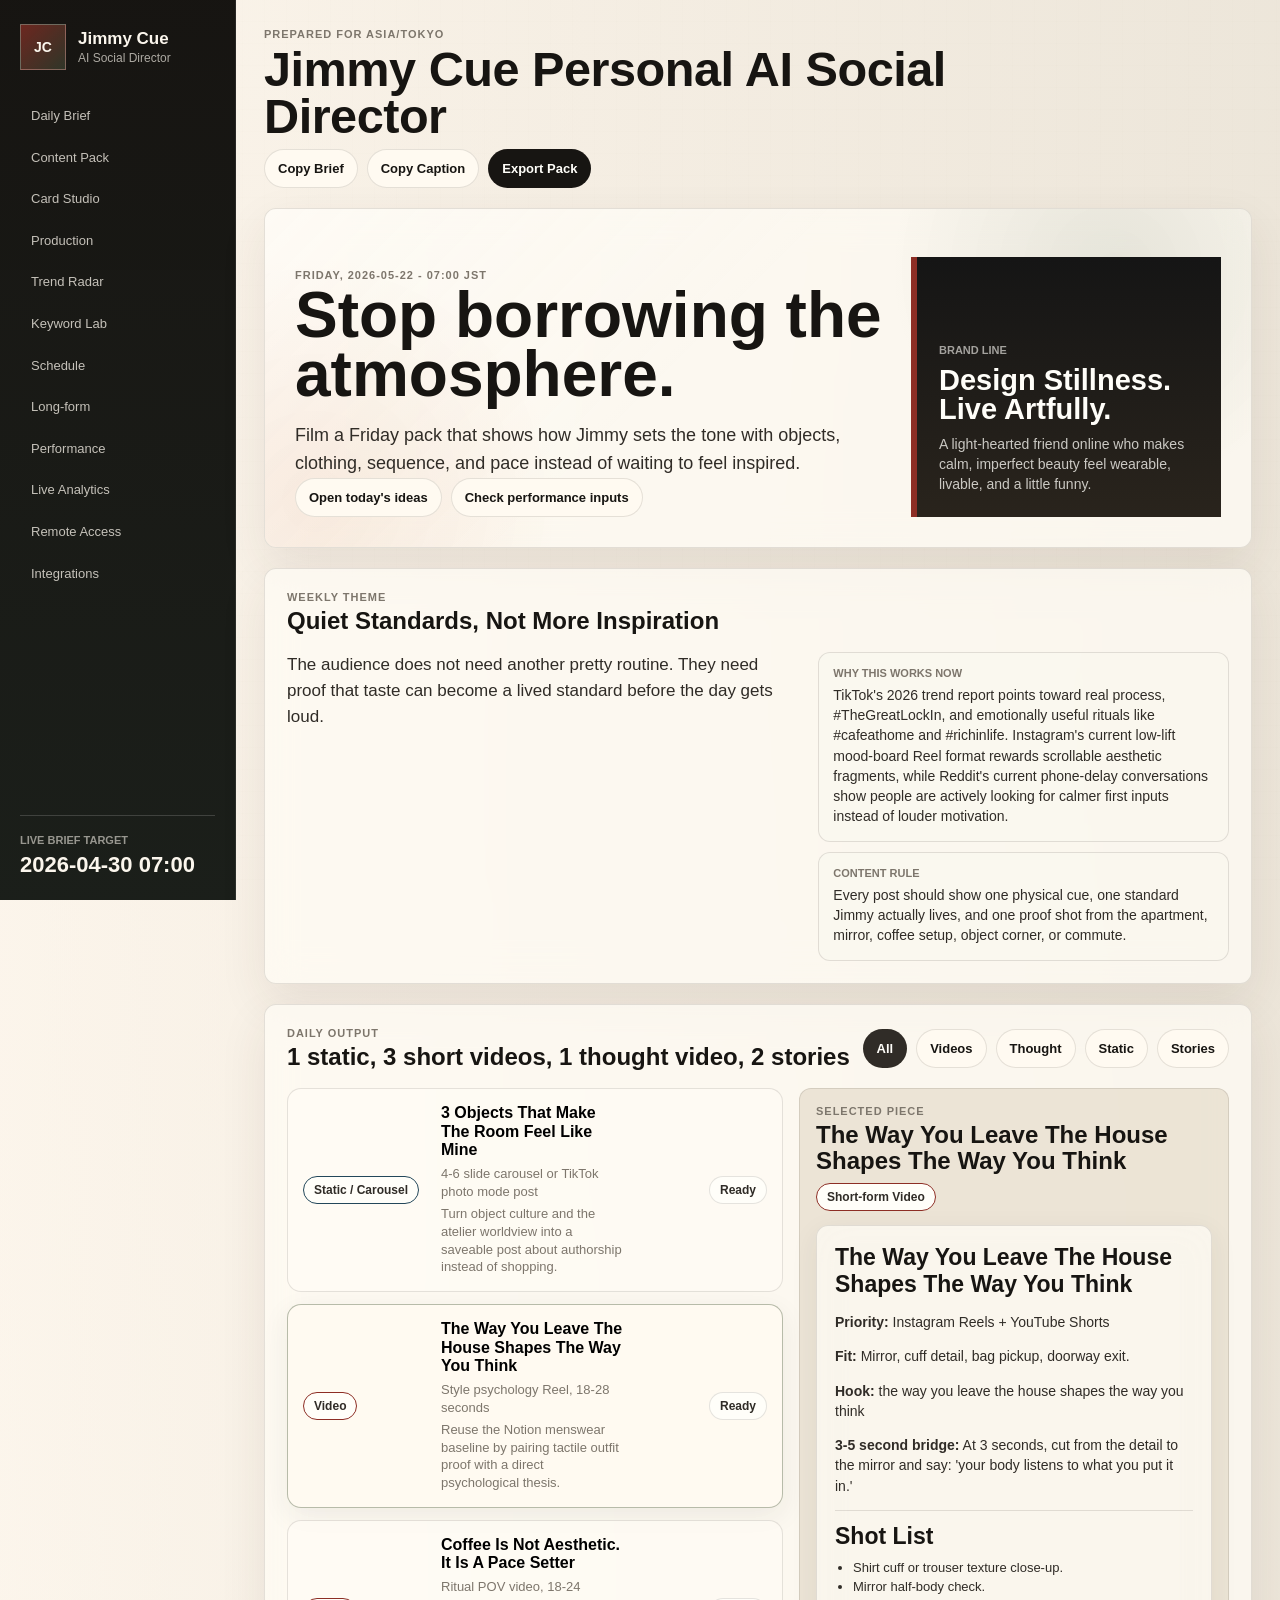
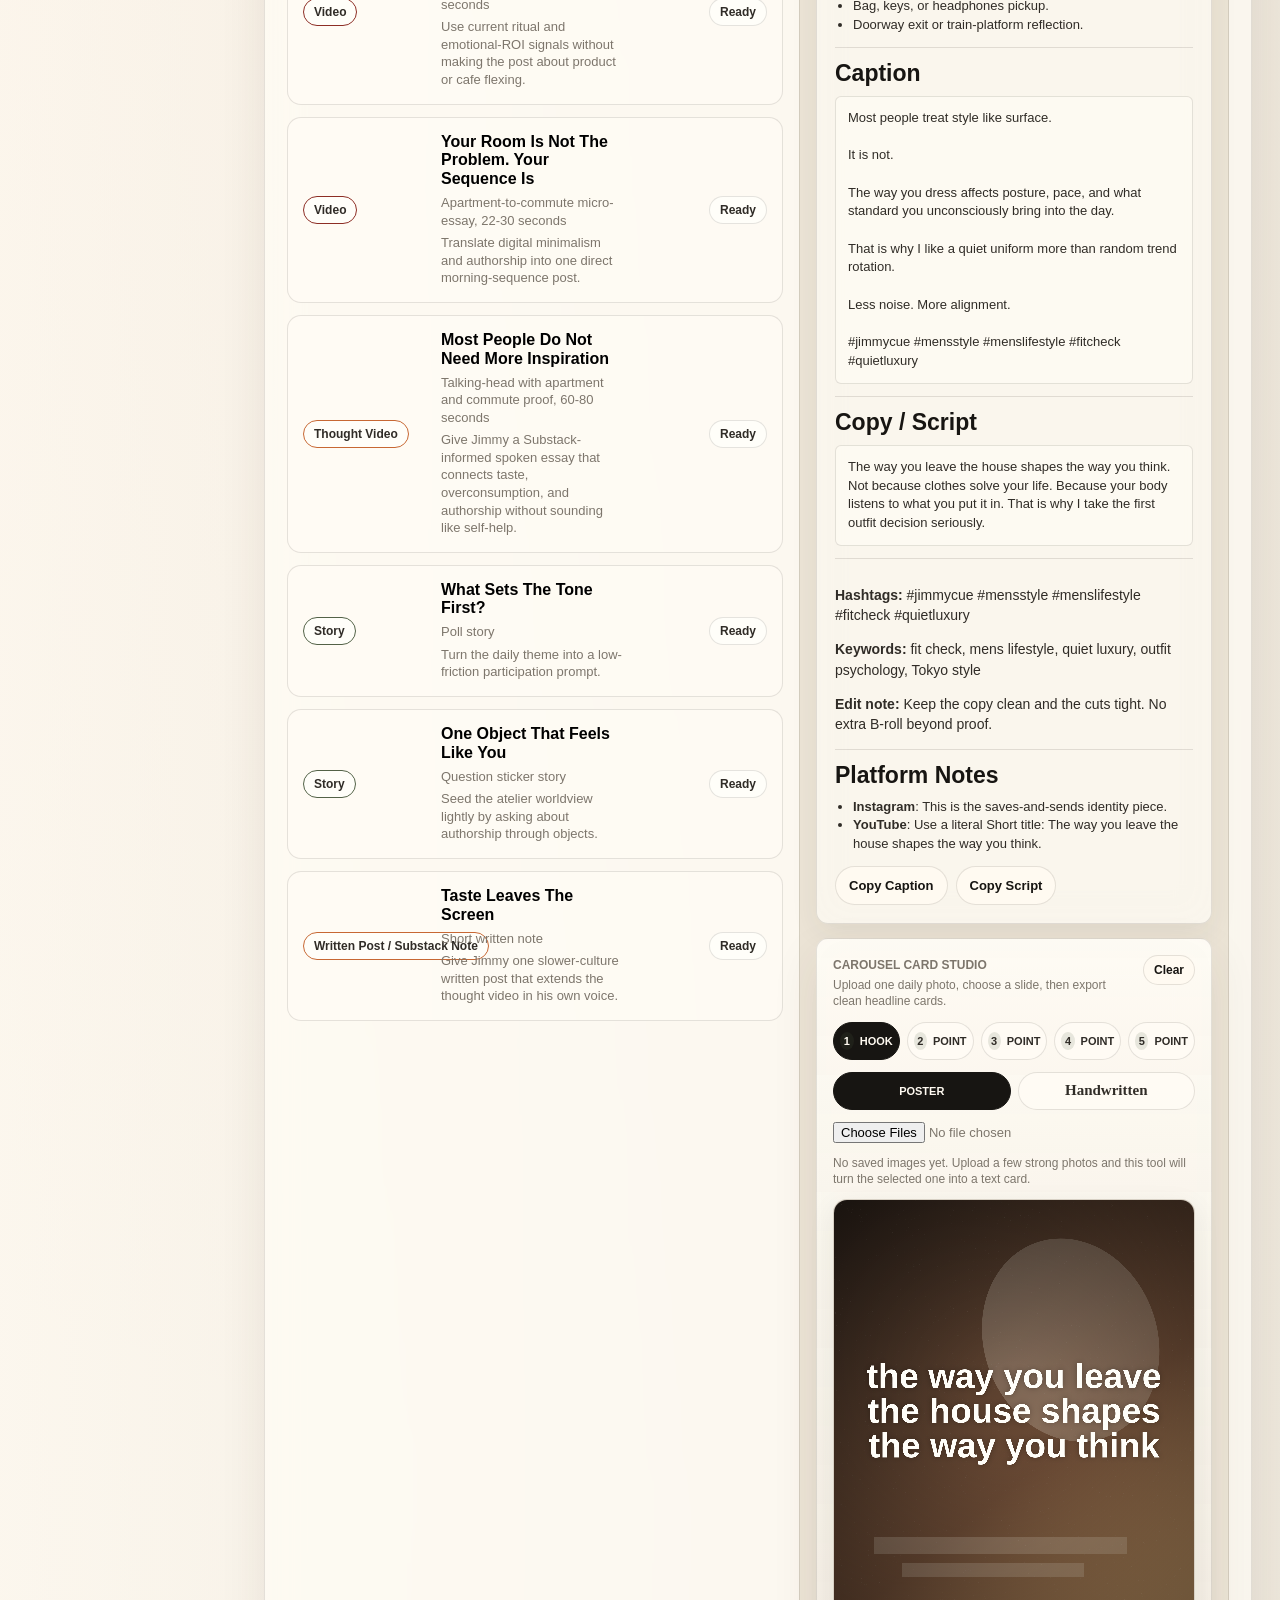
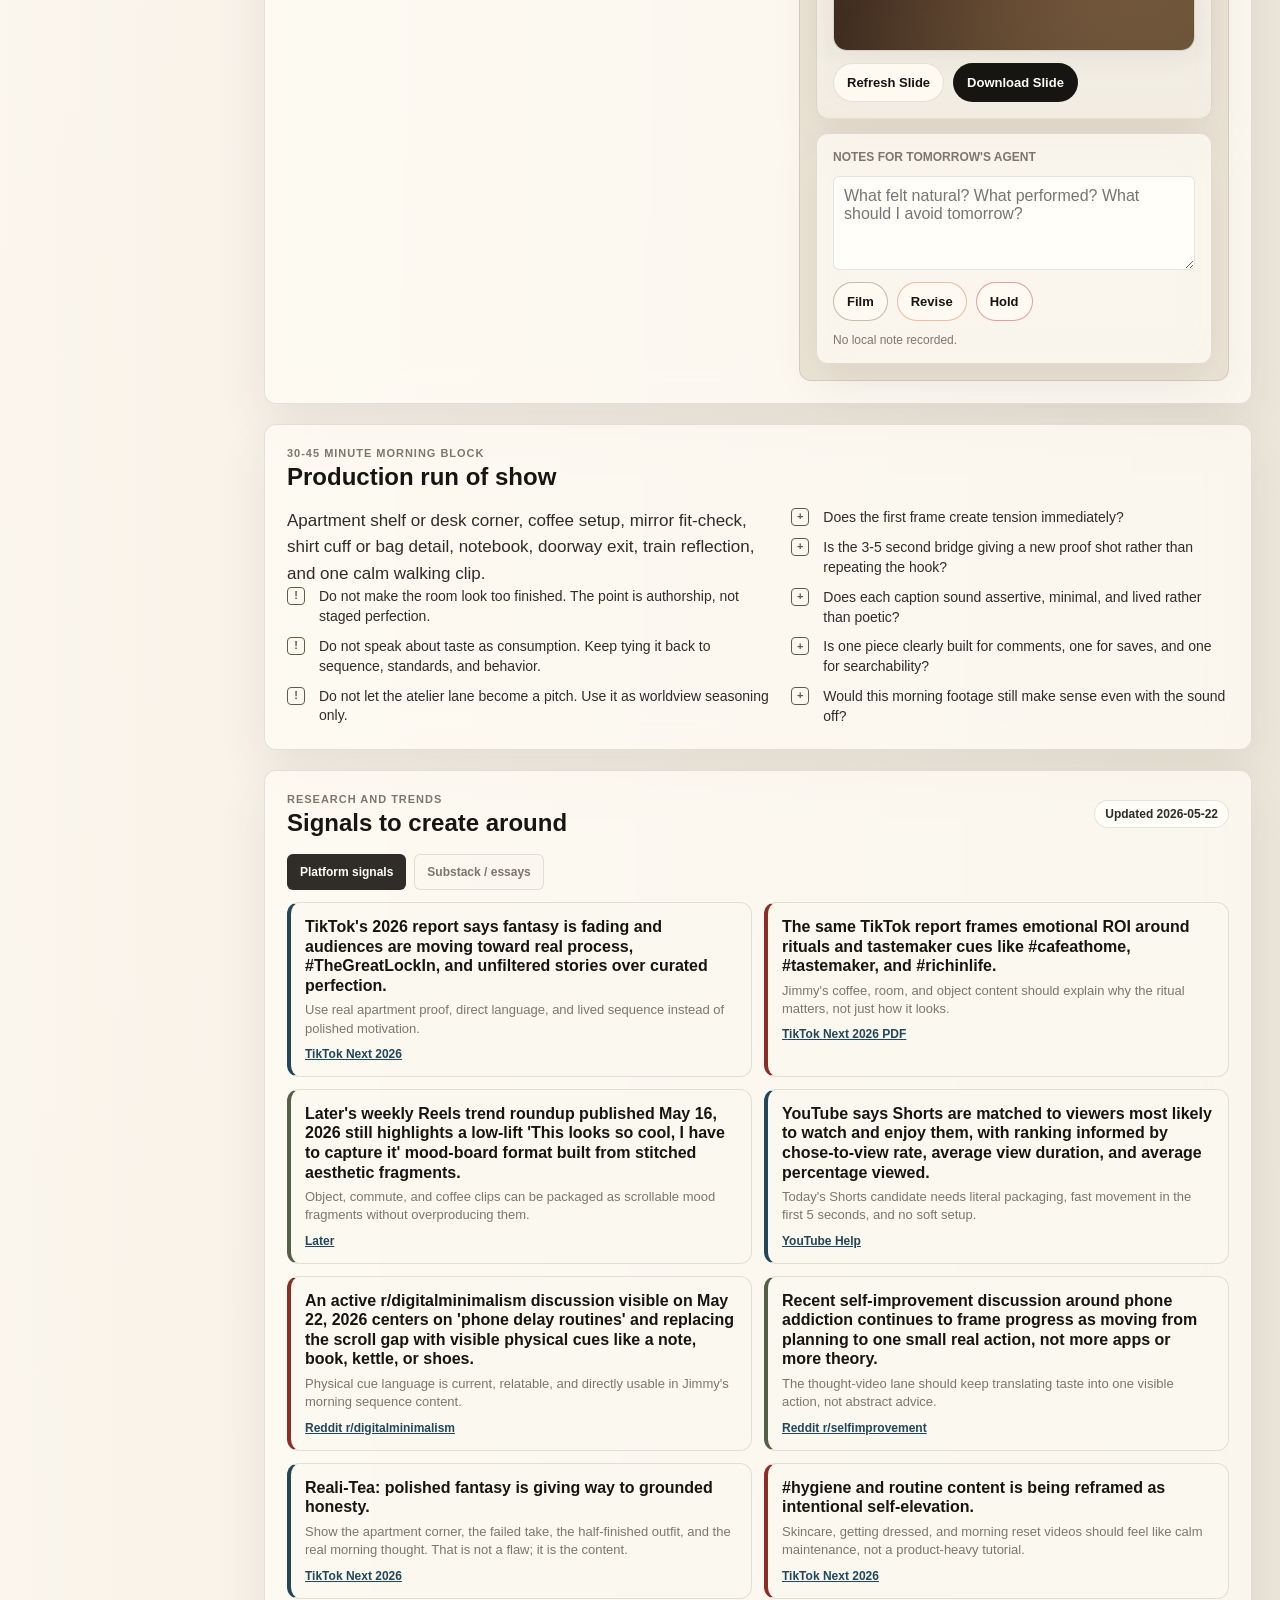
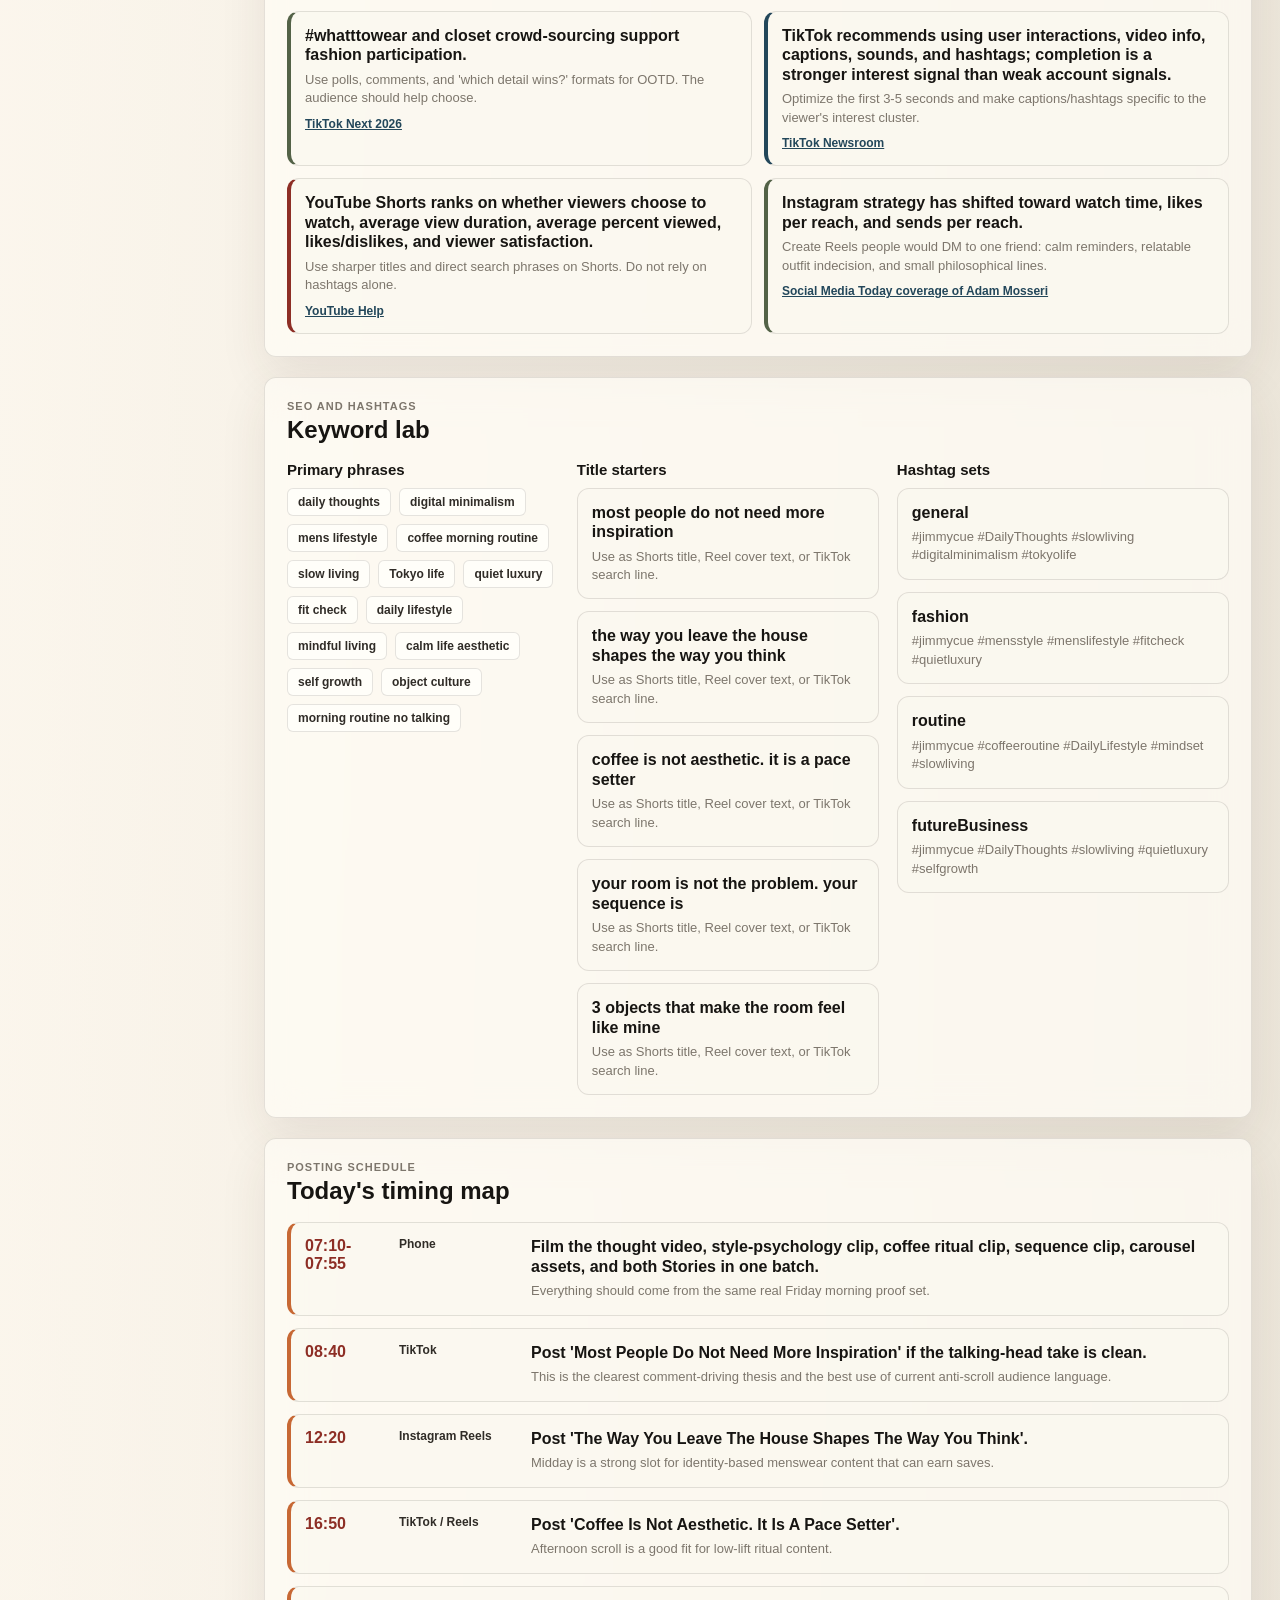
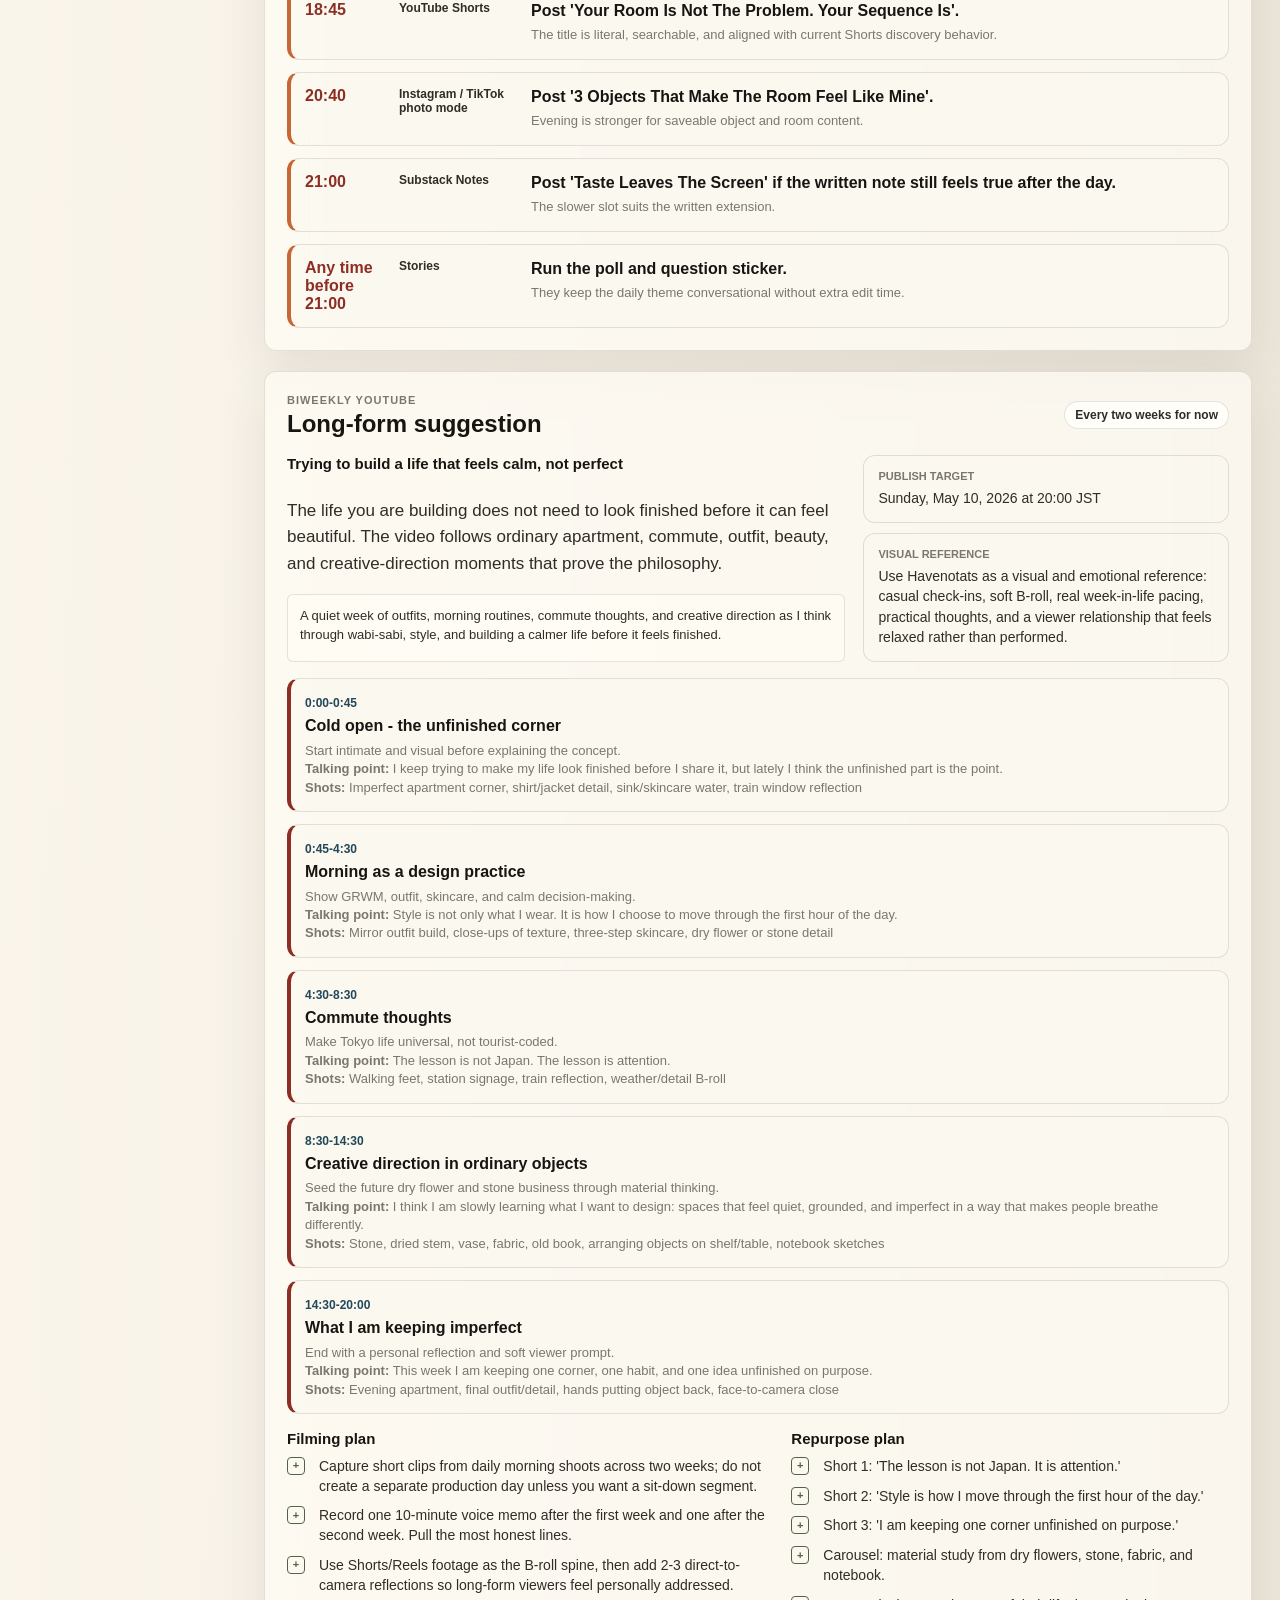
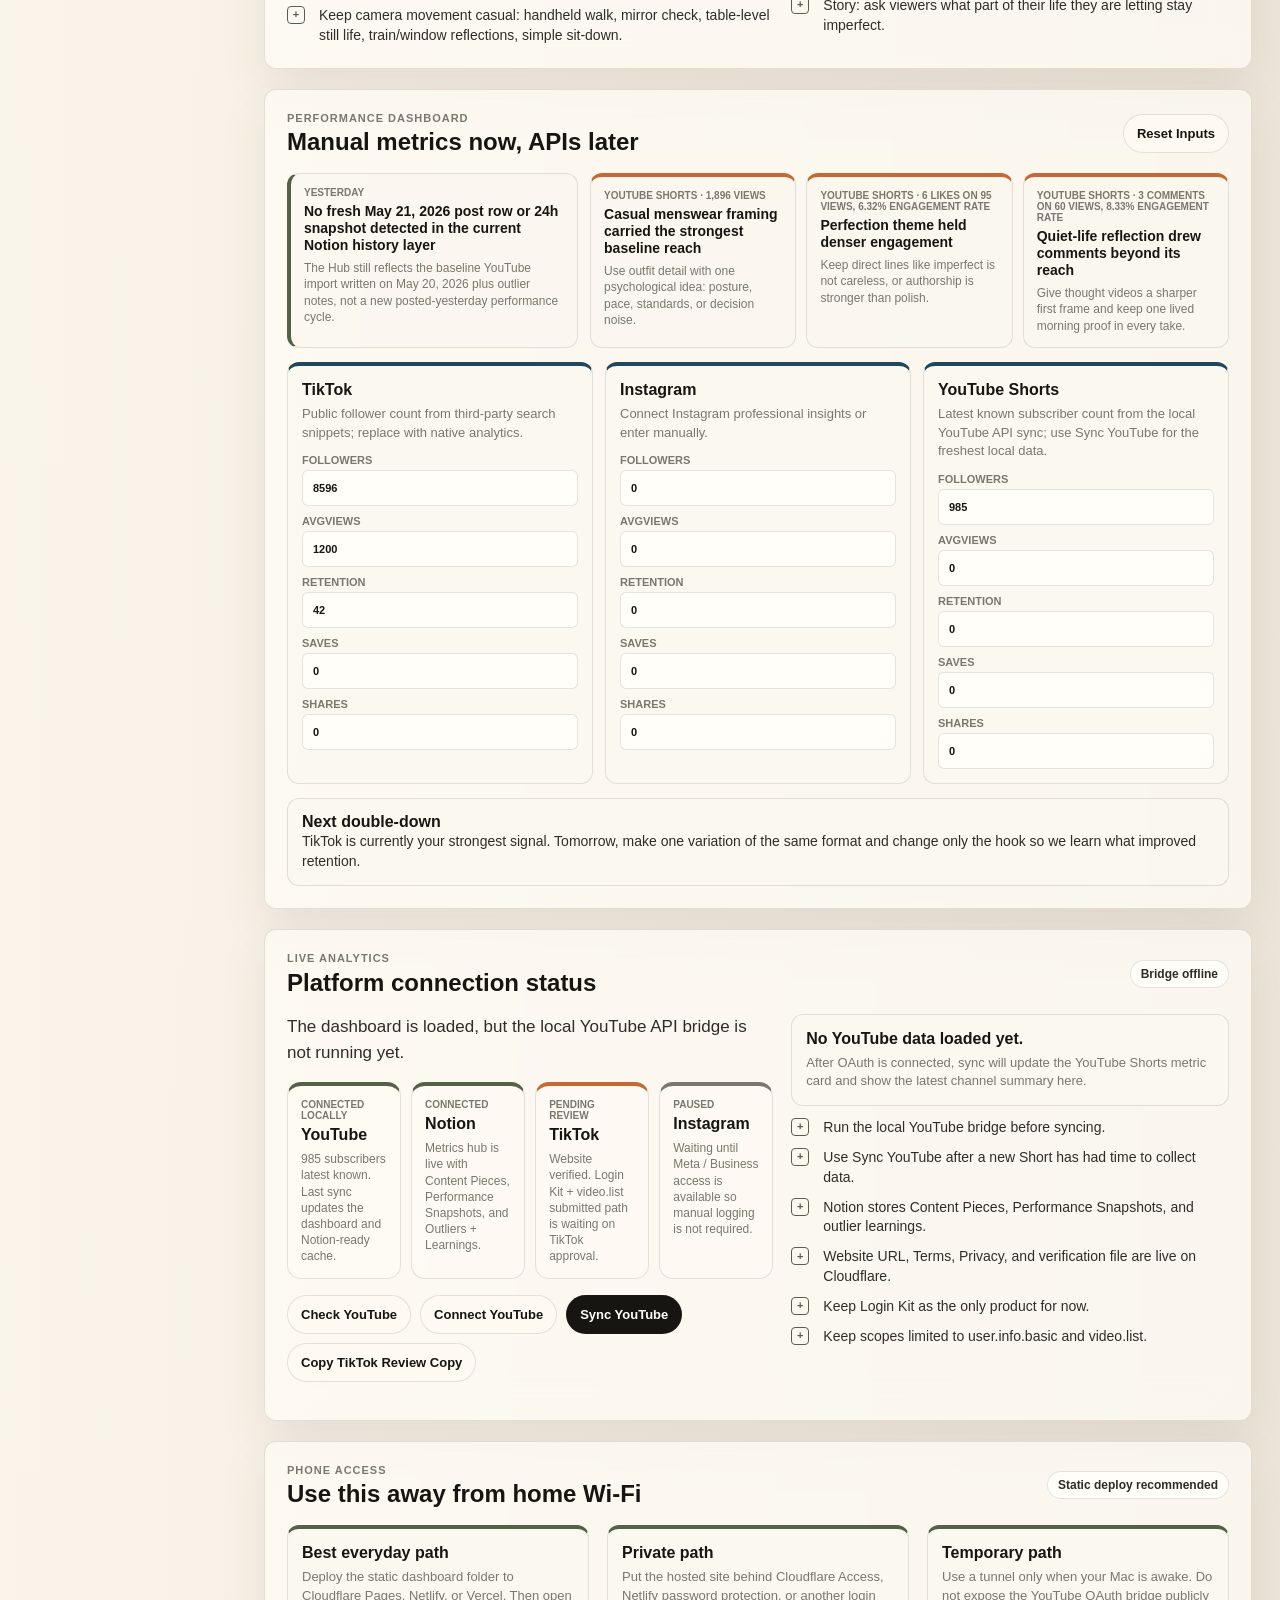
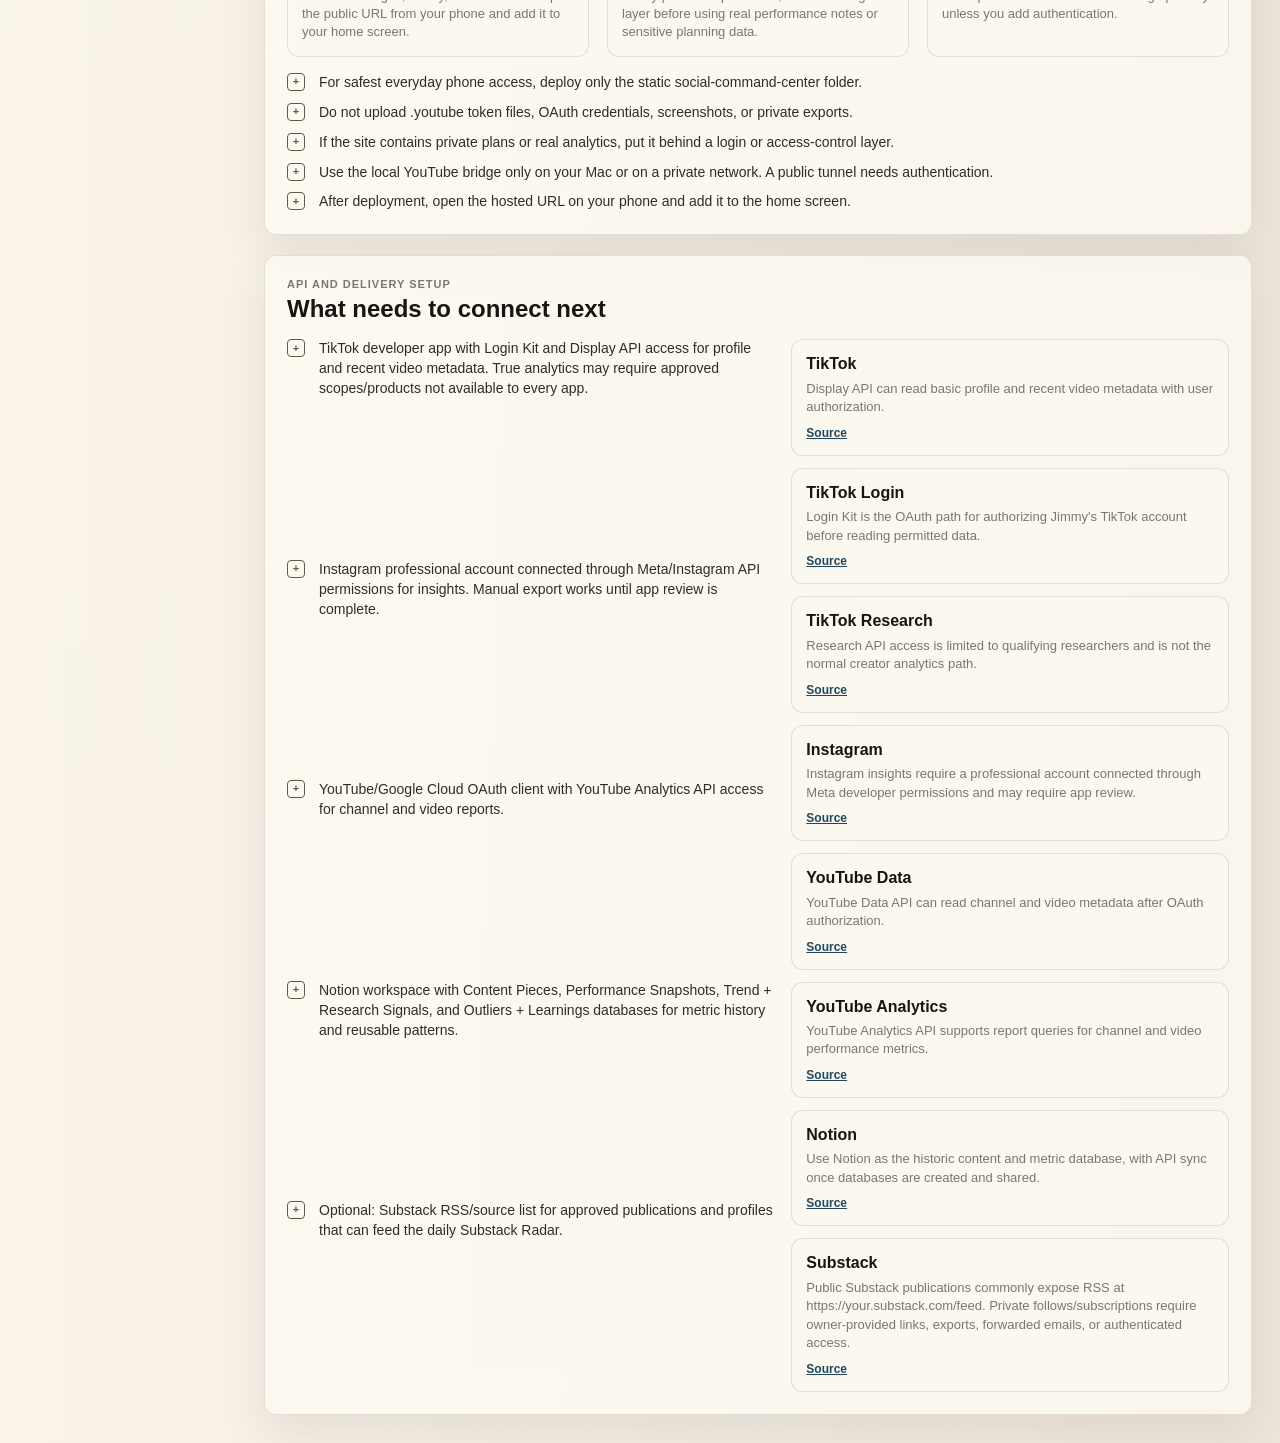
==== commit b8f3a2bc: "Add carousel card font options" ====
--- a/social-command-center/index.html
+++ b/social-command-center/index.html
@@ -8,9 +8,9 @@
     <meta name="apple-mobile-web-app-capable" content="yes">
     <meta name="apple-mobile-web-app-title" content="JCue Social">
     <meta name="apple-mobile-web-app-status-bar-style" content="black-translucent">
-    <link rel="manifest" href="./manifest.webmanifest?v=2026-05-22-card-studio-fix">
-    <link rel="icon" href="./assets/icon.svg?v=2026-05-22-card-studio-fix" type="image/svg+xml">
-    <link rel="stylesheet" href="./styles.css?v=2026-05-22-card-studio-fix">
+    <link rel="manifest" href="./manifest.webmanifest?v=2026-05-22-card-fonts">
+    <link rel="icon" href="./assets/icon.svg?v=2026-05-22-card-fonts" type="image/svg+xml">
+    <link rel="stylesheet" href="./styles.css?v=2026-05-22-card-fonts">
   </head>
   <body>
     <div class="texture-layer" aria-hidden="true"></div>
@@ -132,6 +132,10 @@
                     <button type="button" class="secondary-button small-button" id="clearImageLibraryButton">Clear</button>
                   </div>
                   <div class="carousel-slide-selector" id="carouselSlideSelector" aria-label="Carousel slide text options"></div>
+                  <div class="card-font-selector" id="cardFontSelector" aria-label="Carousel card font options">
+                    <button type="button" class="font-chip active" data-card-font="poster">Poster</button>
+                    <button type="button" class="font-chip" data-card-font="hand">Handwritten</button>
+                  </div>
                   <input id="photoUpload" type="file" accept="image/*" multiple>
                   <div class="image-library" id="imageLibrary"></div>
                   <canvas id="coverCanvas" width="1080" height="1350" aria-label="Generated social cover preview"></canvas>
@@ -343,8 +347,8 @@
 
     </div>
 
-    <script src="./data/social-plan.js?v=2026-05-22-card-studio-fix"></script>
-    <script src="./data/daily-updates.js?v=2026-05-22-card-studio-fix"></script>
-    <script src="./app.js?v=2026-05-22-card-studio-fix"></script>
+    <script src="./data/social-plan.js?v=2026-05-22-card-fonts"></script>
+    <script src="./data/daily-updates.js?v=2026-05-22-card-fonts"></script>
+    <script src="./app.js?v=2026-05-22-card-fonts"></script>
   </body>
 </html>
--- a/social-command-center/styles.css
+++ b/social-command-center/styles.css
@@ -1009,7 +1009,14 @@
   gap: 7px;
 }
 
-.slide-chip {
+.card-font-selector {
+  display: grid;
+  grid-template-columns: repeat(2, minmax(0, 1fr));
+  gap: 7px;
+}
+
+.slide-chip,
+.font-chip {
   display: inline-flex;
   align-items: center;
   justify-content: center;
@@ -1024,6 +1031,13 @@
   text-transform: uppercase;
 }
 
+.font-chip[data-card-font="hand"] {
+  font-family: "Bradley Hand", "Marker Felt", "Comic Sans MS", "Chalkboard SE", cursive;
+  font-size: 15px;
+  font-weight: 700;
+  text-transform: none;
+}
+
 .slide-chip span {
   width: 18px;
   height: 18px;
@@ -1033,7 +1047,8 @@
   background: rgba(83, 98, 71, 0.14);
 }
 
-.slide-chip.active {
+.slide-chip.active,
+.font-chip.active {
   background: var(--ink);
   color: #fffaf1;
   border-color: var(--ink);
